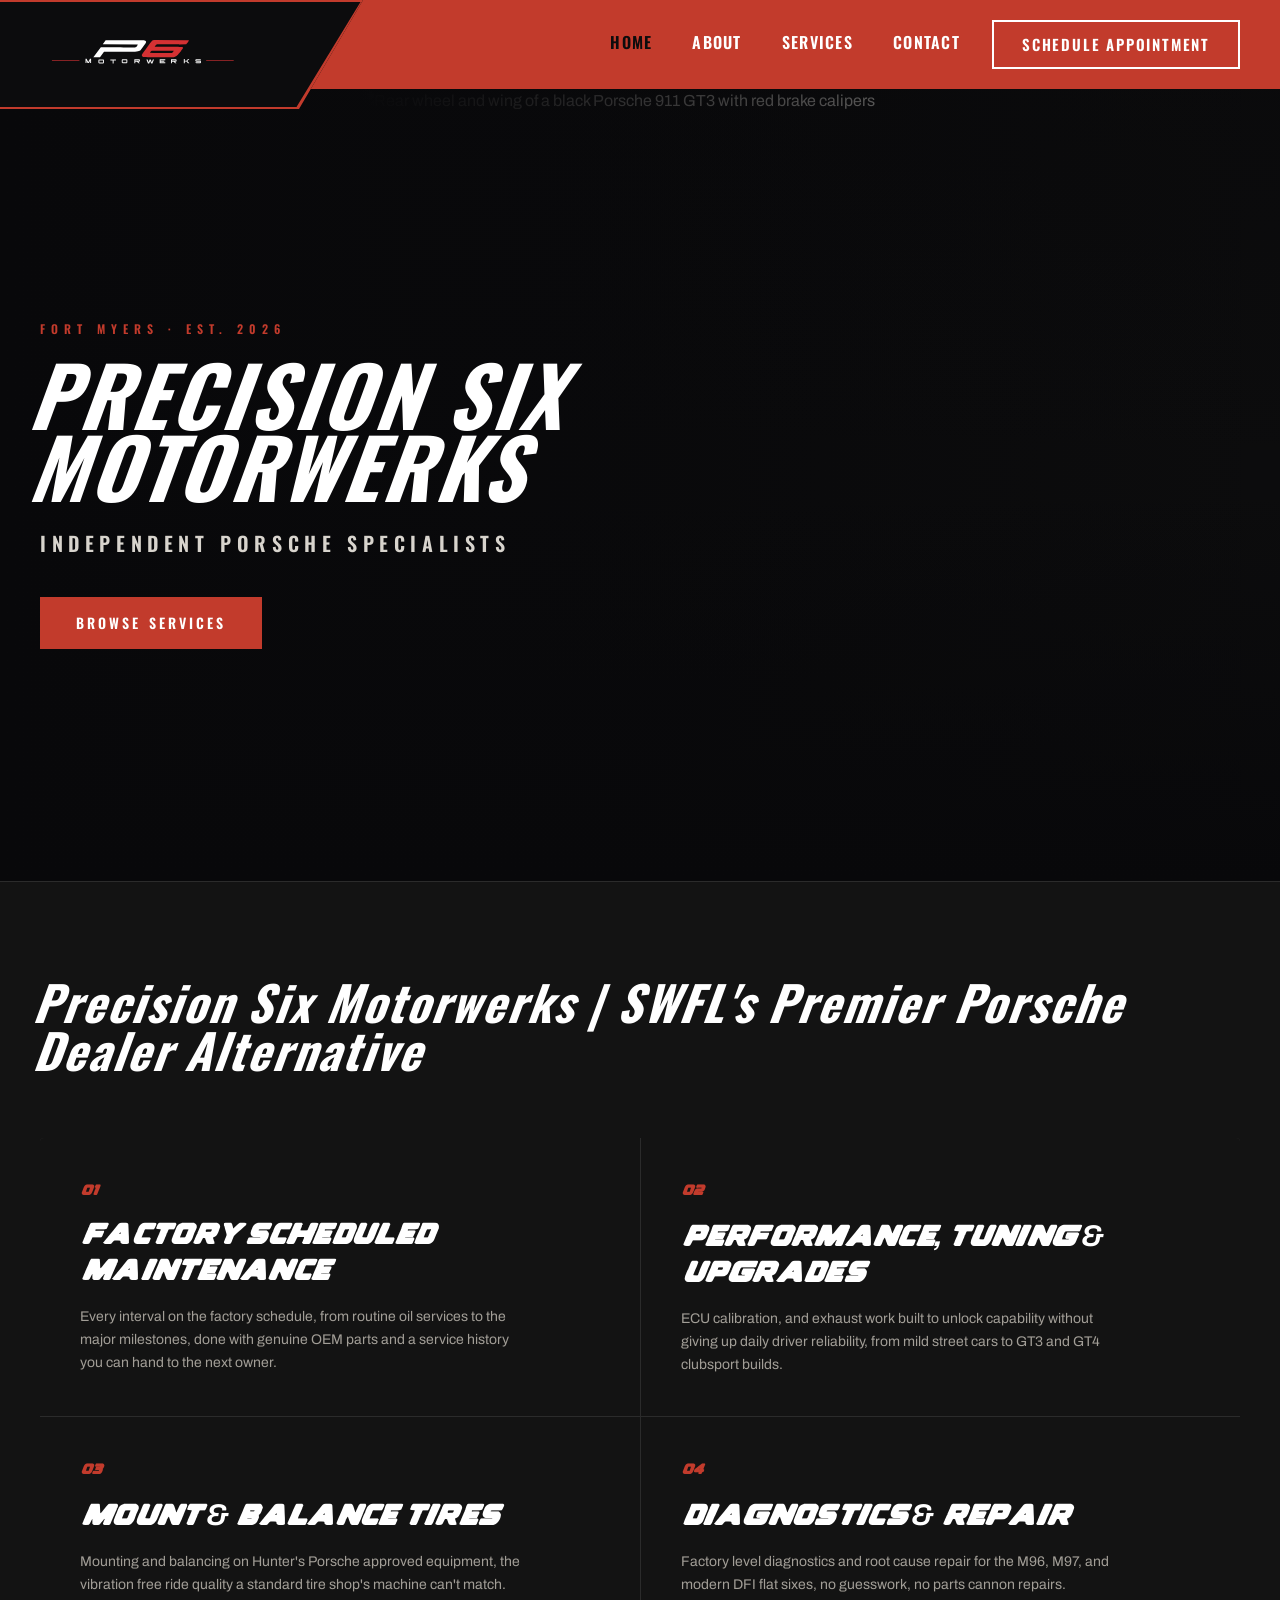
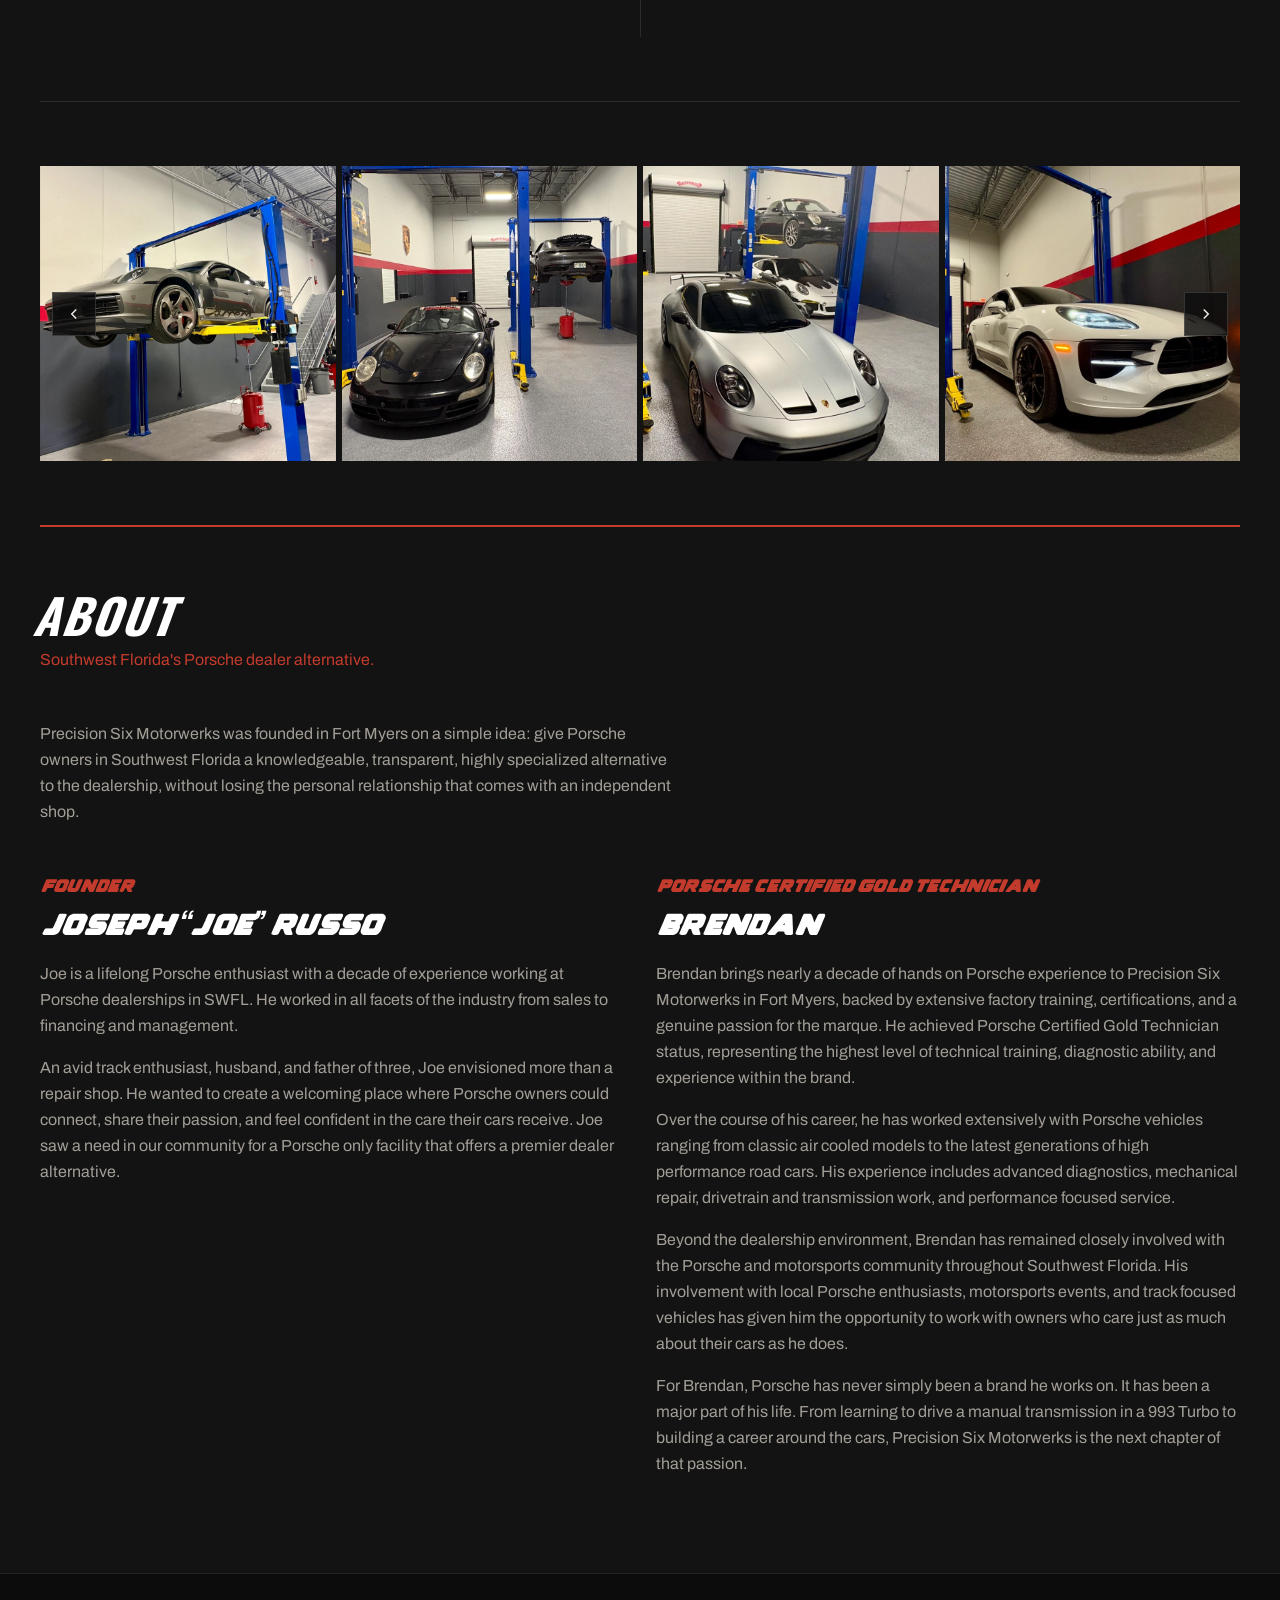
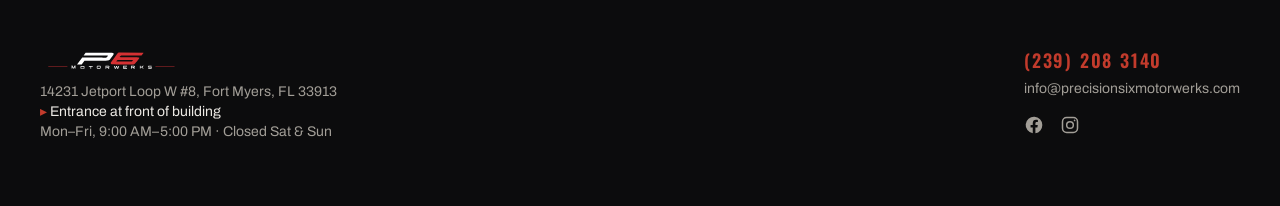
==== index.html @ 4d80d524 "Revert "Merge pull request #53 from BitMonkey-Tech/claude/home-heading-leotrace" This reverts commit" ====
<!DOCTYPE html><html lang="en"><head><meta charSet="utf-8"/><meta name="viewport" content="width=device-width, initial-scale=1"/><link rel="icon" href="/favicon.ico" sizes="32x32"/><link rel="icon" href="/favicon-192.png" type="image/png" sizes="192x192"/><link rel="icon" href="/favicon.svg" type="image/svg+xml"/><link rel="apple-touch-icon" href="/apple-touch-icon.png"/><link rel="preload" as="image" href="https://images.unsplash.com/photo-1658863567540-b8d86757bdf1?flip=h&amp;q=80&amp;w=1600&amp;auto=format&amp;fit=crop"/><link rel="stylesheet" href="https://fonts.googleapis.com/css2?family=Oswald:wght@500;600;700&amp;family=Archivo:ital,wght@0,400;0,500;1,700&amp;display=swap" data-precedence="default"/><link rel="stylesheet" href="/assets/index-D637ba7w.css" type="text/css" data-precedence="default"/><link rel="stylesheet" href="/assets/header.css"/><link rel="stylesheet" href="/assets/slant.css"/><link rel="stylesheet" href="/assets/carousel.css"/><link rel="stylesheet" href="/assets/service-cards.css"/><link rel="stylesheet" href="/fonts/leotrace.css"/><link rel="stylesheet" href="/assets/subscribe.css"/><title>Precision Six Motorwerks (P6) | Porsche Specialist in Fort Myers, FL</title><meta name="description" content="Precision Six Motorwerks (P6) is an independent Porsche specialist shop in Fort Myers, FL offering factory scheduled maintenance, performance tuning and upgrades, tire mounting and balancing, and diagnostics and repair."/><link rel="canonical" href="https://precisionsixmotorwerks.com/"/><meta property="og:type" content="website"/><meta property="og:site_name" content="Precision Six Motorwerks"/><meta property="og:title" content="Precision Six Motorwerks (P6) | Porsche Specialist in Fort Myers, FL"/><meta property="og:description" content="Precision Six Motorwerks (P6) is an independent Porsche specialist shop in Fort Myers, FL offering factory scheduled maintenance, performance tuning and upgrades, tire mounting and balancing, and diagnostics and repair."/><meta property="og:url" content="https://precisionsixmotorwerks.com/"/><meta property="og:image" content="https://images.unsplash.com/photo-1658863567540-b8d86757bdf1?flip=h&amp;q=80&amp;w=1200&amp;h=630&amp;fit=crop&amp;auto=format"/><meta property="og:image:width" content="1200"/><meta property="og:image:height" content="630"/><meta name="twitter:card" content="summary_large_image"/><meta name="twitter:title" content="Precision Six Motorwerks (P6) | Porsche Specialist in Fort Myers, FL"/><meta name="twitter:description" content="Precision Six Motorwerks (P6) is an independent Porsche specialist shop in Fort Myers, FL offering factory scheduled maintenance, performance tuning and upgrades, tire mounting and balancing, and diagnostics and repair."/><meta name="twitter:image" content="https://images.unsplash.com/photo-1658863567540-b8d86757bdf1?flip=h&amp;q=80&amp;w=1200&amp;h=630&amp;fit=crop&amp;auto=format"/><link rel="preconnect" href="https://fonts.googleapis.com"/><link rel="preconnect" href="https://fonts.gstatic.com" crossorigin="anonymous"/><style>
[data-reveal]{opacity:0;transform:translateY(24px);transition:opacity .7s cubic-bezier(.16,.8,.24,1),transform .7s cubic-bezier(.16,.8,.24,1)}
[data-reveal].is-visible{opacity:1;transform:translateY(0)}
[data-reveal="1"]{transition-delay:.1s}
[data-reveal="2"]{transition-delay:.2s}
[data-reveal="3"]{transition-delay:.3s}
@media (prefers-reduced-motion: reduce){[data-reveal]{opacity:1;transform:none;transition:none}}
#about p,#about blockquote{font-size:1rem}
/* Hero photo: on laptop widths and up, start the photo 28% in from the left and anchor it to its left edge so the car sits clear of the headline, and fade its left edge to transparent so it melts into the dark background with no visible seam. */
@media (min-width:1024px){.hero-photo{margin-left:28%;width:72%;object-position:0% 50%;-webkit-mask-image:linear-gradient(to right,transparent,#000 30%);mask-image:linear-gradient(to right,transparent,#000 30%)}}
/* On phones, slide the photo 25% of the screen width to the right (the section clips whatever runs off the right edge) and fade the new left edge the same way. */
@media (max-width:767px){.hero-photo{transform:translateX(25%);-webkit-mask-image:linear-gradient(to right,transparent,#000 30%);mask-image:linear-gradient(to right,transparent,#000 30%)}}
</style></head><body><!--$--><div id="home" class="bg-[#0c0c0d] text-[#ece9e4] font-body"><header class="site-header sticky top-0 z-30 border-b border-white/10 bg-gradient-to-b from-[#161616] to-[#0c0c0d]/95 backdrop-blur"><div class="mx-auto flex max-w-[1400px] items-center justify-between px-6 py-4 md:px-10"><div class="site-logo flex items-center gap-3"><img src="/images/p6-logo.svg" alt="Precision Six Motorwerks" style="height:40px;width:auto;display:block"/></div><div class="flex items-center gap-8"><nav class="desktop-nav gap-10 font-label text-sm tracking-[0.18em]"><a href="#home" data-hash-nav class="pb-1 transition-colors nav-link-desktop is-active">HOME</a><a href="/about" class="pb-1 transition-colors nav-link-desktop">ABOUT</a><a href="/services" class="pb-1 transition-colors nav-link-desktop">SERVICES</a><a href="/contact" class="pb-1 transition-colors nav-link-desktop">CONTACT</a></nav><a href="/contact#schedule" class="desktop-cta bg-[#c23b2c] px-9 py-4 font-label text-sm tracking-[0.22em] text-white transition-colors hover:bg-[#a6301f]">SCHEDULE APPOINTMENT</a><button type="button" class="menu-toggle" data-menu-toggle aria-label="Toggle menu" aria-expanded="false"><svg data-icon-open viewBox="0 0 24 24" fill="none" stroke="currentColor" stroke-width="2" stroke-linecap="round"><line x1="3" y1="6" x2="21" y2="6"></line><line x1="3" y1="12" x2="21" y2="12"></line><line x1="3" y1="18" x2="21" y2="18"></line></svg><svg data-icon-close viewBox="0 0 24 24" fill="none" stroke="currentColor" stroke-width="2" stroke-linecap="round" style="display:none"><line x1="5" y1="5" x2="19" y2="19"></line><line x1="19" y1="5" x2="5" y2="19"></line></svg></button></div></div><div class="mobile-nav" data-mobile-nav><a href="#home" data-hash-nav class="is-active">HOME</a><a href="/about">ABOUT</a><a href="/services">SERVICES</a><a href="/contact">CONTACT</a><a href="/contact#schedule" class="mobile-cta">SCHEDULE APPOINTMENT</a></div></header><section class="relative isolate overflow-hidden"><div class="absolute inset-0"><img src="https://images.unsplash.com/photo-1658863567540-b8d86757bdf1?flip=h&amp;q=80&amp;w=1600&amp;auto=format&amp;fit=crop" alt="Rear wheel and wing of a black Porsche 911 GT3 with red brake calipers" class="hero-photo h-full w-full object-cover object-[70%_50%]" fetchpriority="high"/><div class="absolute inset-0 bg-gradient-to-r from-[#08080a] via-[#08080a]/70 to-transparent"></div><div class="absolute inset-0 bg-gradient-to-t from-[#08080a] via-transparent to-[#08080a]/40"></div></div><div class="relative mx-auto flex min-h-[88vh] max-w-[1400px] flex-col justify-center px-6 py-24 md:px-10"><p class="font-label mb-5 text-xs tracking-[0.5em] text-[#c23b2c]">FORT MYERS · EST. 2026</p><h1 class="font-label hero-title text-white tracking-[0.04em]"><span class="slant">PRECISION</span> <span class="slant">SIX</span><br/><span class="slant">MOTORWERKS</span></h1><p class="font-label mt-7 max-w-xl text-lg tracking-[0.28em] text-[#d8d4cd] sm:text-xl">INDEPENDENT PORSCHE SPECIALISTS</p><div class="mt-10"><a href="#services" class="inline-block bg-[#c23b2c] px-9 py-4 font-label text-sm tracking-[0.22em] text-white transition-colors hover:bg-[#a6301f]">BROWSE SERVICES</a></div></div></section><section id="services" class="border-t border-white/10 bg-[#131313]"><div class="mx-auto max-w-[1400px] px-6 py-24 md:px-10"><div class="mb-16"><h2 class="font-label text-4xl text-white sm:text-5xl tracking-[0.04em]"><span class="slant">Precision</span> <span class="slant">Six</span> <span class="slant">Motorwerks</span> <span class="slant">|</span> <span class="slant">SWFL's</span> <span class="slant">Premier</span> <span class="slant">Porsche</span> <span class="slant">Dealer</span> <span class="slant">Alternative</span></h2></div><div class="grid grid-cols-1 gap-px overflow-hidden rounded-sm bg-white/10 md:grid-cols-2"><div data-reveal-card class="group relative bg-[#131313] p-8 transition-colors hover:bg-[#1c1c1c] sm:p-10"><span class="font-display text-sm text-[#c23b2c]">01</span><h3 class="mt-4 font-display text-2xl text-white sm:text-3xl">Factory Scheduled Maintenance</h3><p class="mt-4 max-w-md text-sm leading-relaxed text-[#a29e97]">Every interval on the factory schedule, from routine oil services to the major milestones, done with genuine OEM parts and a service history you can hand to the next owner.</p></div><div data-reveal-card class="group relative bg-[#131313] p-8 transition-colors hover:bg-[#1c1c1c] sm:p-10"><span class="font-display text-sm text-[#c23b2c]">02</span><h3 class="mt-4 font-display text-2xl text-white sm:text-3xl">Performance, Tuning <span class="amp">&amp;</span> Upgrades</h3><p class="mt-4 max-w-md text-sm leading-relaxed text-[#a29e97]">ECU calibration, and exhaust work built to unlock capability without giving up daily driver reliability, from mild street cars to GT3 and GT4 clubsport builds.</p></div><div data-reveal-card class="group relative bg-[#131313] p-8 transition-colors hover:bg-[#1c1c1c] sm:p-10"><span class="font-display text-sm text-[#c23b2c]">03</span><h3 class="mt-4 font-display text-2xl text-white sm:text-3xl">Mount <span class="amp">&amp;</span> Balance Tires</h3><p class="mt-4 max-w-md text-sm leading-relaxed text-[#a29e97]">Mounting and balancing on Hunter's Porsche approved equipment, the vibration free ride quality a standard tire shop's machine can't match.</p></div><div data-reveal-card class="group relative bg-[#131313] p-8 transition-colors hover:bg-[#1c1c1c] sm:p-10"><span class="font-display text-sm text-[#c23b2c]">04</span><h3 class="mt-4 font-display text-2xl text-white sm:text-3xl">Diagnostics <span class="amp">&amp;</span> Repair</h3><p class="mt-4 max-w-md text-sm leading-relaxed text-[#a29e97]">Factory level diagnostics and root cause repair for the M96, M97, and modern DFI flat sixes, no guesswork, no parts cannon repairs.</p></div></div><!-- Photo carousel: /assets/instagram.js fills the track with shop photos, or Instagram posts once its feed ID is set. The same section is on the services and contact pages. --><div id="instagram" role="region" aria-label="Photos from the shop" style="scroll-margin-top:85px;margin-top:64px;padding-top:64px;border-top:1px solid rgba(255,255,255,0.1)"><div class="ig-wrap"><div class="ig-track"></div><button type="button" class="ig-arrow ig-prev" aria-label="Previous photos"><svg width="18" height="18" viewBox="0 0 24 24" fill="none" stroke="currentColor" stroke-width="2" aria-hidden="true"><path d="M15 18l-6-6 6-6"/></svg></button><button type="button" class="ig-arrow ig-next" aria-label="Next photos"><svg width="18" height="18" viewBox="0 0 24 24" fill="none" stroke="currentColor" stroke-width="2" aria-hidden="true"><path d="M9 18l6-6-6-6"/></svg></button></div></div><div id="about" style="scroll-margin-top:85px;margin-top:64px;padding-top:64px;border-top:2px solid #c23b2c"><h2 class="font-label text-4xl text-white sm:text-5xl tracking-[0.04em]" data-reveal><span class="slant">ABOUT</span></h2><p class="mt-2 max-w-sm text-sm leading-relaxed text-[#c23b2c]" data-reveal="1">Southwest Florida's Porsche dealer alternative.</p><div style="margin-top:48px" data-reveal="2"><p class="text-sm leading-relaxed text-[#a29e97]" style="max-width:640px">Precision Six Motorwerks was founded in Fort Myers on a simple idea: give Porsche owners in Southwest Florida a knowledgeable, transparent, highly specialized alternative to the dealership, without losing the personal relationship that comes with an independent shop.</p></div><div class="grid grid-cols-1 gap-8 md:grid-cols-2" style="margin-top:48px" data-reveal="3"><div><span class="font-display text-lg text-[#c23b2c]">FOUNDER</span><h3 class="mt-2 font-display text-2xl text-white sm:text-3xl">Joseph “Joe” Russo</h3><p class="mt-4 text-sm leading-relaxed text-[#a29e97]">Joe is a lifelong Porsche enthusiast with a decade of experience working at Porsche dealerships in SWFL. He worked in all facets of the industry from sales to financing and management.</p><p class="mt-4 text-sm leading-relaxed text-[#a29e97]">An avid track enthusiast, husband, and father of three, Joe envisioned more than a repair shop. He wanted to create a welcoming place where Porsche owners could connect, share their passion, and feel confident in the care their cars receive. Joe saw a need in our community for a Porsche only facility that offers a premier dealer alternative.</p></div><div><span class="font-display text-lg text-[#c23b2c]">PORSCHE CERTIFIED GOLD TECHNICIAN</span><h3 class="mt-2 font-display text-2xl text-white sm:text-3xl">Brendan</h3><p class="mt-4 text-sm leading-relaxed text-[#a29e97]">Brendan brings nearly a decade of hands on Porsche experience to Precision Six Motorwerks in Fort Myers, backed by extensive factory training, certifications, and a genuine passion for the marque. He achieved Porsche Certified Gold Technician status, representing the highest level of technical training, diagnostic ability, and experience within the brand.</p><p class="mt-4 text-sm leading-relaxed text-[#a29e97]">Over the course of his career, he has worked extensively with Porsche vehicles ranging from classic air cooled models to the latest generations of high performance road cars. His experience includes advanced diagnostics, mechanical repair, drivetrain and transmission work, and performance focused service.</p><p class="mt-4 text-sm leading-relaxed text-[#a29e97]">Beyond the dealership environment, Brendan has remained closely involved with the Porsche and motorsports community throughout Southwest Florida. His involvement with local Porsche enthusiasts, motorsports events, and track focused vehicles has given him the opportunity to work with owners who care just as much about their cars as he does.</p><p class="mt-4 text-sm leading-relaxed text-[#a29e97]">For Brendan, Porsche has never simply been a brand he works on. It has been a major part of his life. From learning to drive a manual transmission in a 993 Turbo to building a career around the cars, Precision Six Motorwerks is the next chapter of that passion.</p></div></div></div></div></section><footer class="border-t border-white/10 bg-[#0c0c0d]"><div class="mx-auto flex max-w-[1400px] flex-col gap-8 px-6 py-16 md:flex-row md:items-center md:justify-between md:px-10"><div><img src="/images/p6-logo.svg" alt="Precision Six Motorwerks" style="height:36px;width:auto;display:block"/><p class="mt-2 max-w-sm text-sm text-[#a29e97]"><a href="https://www.google.com/maps/dir/?api=1&amp;destination=14231+Jetport+Loop+W+%238,+Fort+Myers,+FL+33913" target="_blank" rel="noopener" class="transition-colors hover:text-[#e0523f]">14231 Jetport Loop W #8, Fort Myers, FL 33913</a><br/><span class="text-[#ece9e4]"><span class="text-[#c23b2c]">&#9656;</span> Entrance at front of building</span><br/>Mon–Fri, 9:00 AM–5:00 PM · Closed Sat &amp; Sun</p></div><div><a href="tel:12392083140" class="font-label text-lg tracking-[0.1em] text-[#c23b2c] transition-colors hover:text-[#e0523f]">(239) 208 3140</a><a href="mailto:info@precisionsixmotorwerks.com" class="mt-1 text-sm text-[#a29e97] transition-colors hover:text-[#e0523f]" style="display:block">info@precisionsixmotorwerks.com</a><div class="social-icons" style="margin-top:16px"><a href="https://www.facebook.com/people/Precision-Six-Motorwerks/61594132116710/" target="_blank" rel="noopener" aria-label="Facebook"><svg viewBox="0 0 24 24" fill="currentColor"><path d="M22 12a10 10 0 1 0-11.5 9.87v-6.98H7.9V12h2.6V9.8c0-2.56 1.52-3.98 3.86-3.98 1.12 0 2.3.2 2.3.2v2.5h-1.3c-1.28 0-1.68.8-1.68 1.62V12h2.86l-.46 2.89h-2.4v6.98A10 10 0 0 0 22 12Z"></path></svg></a><a href="https://www.instagram.com/precisionsixmotorwerks" target="_blank" rel="noopener" aria-label="Instagram"><svg viewBox="0 0 24 24" fill="none" stroke="currentColor" stroke-width="1.8"><rect x="3" y="3" width="18" height="18" rx="5"></rect><circle cx="12" cy="12" r="4"></circle><circle cx="17.5" cy="6.5" r="1" fill="currentColor" stroke="none"></circle></svg></a></div></div></div></footer><!-- Join the P6 Community popup: opened by /assets/subscribe.js, signups go to the "P6 Subscribers" Google Sheet. --><dialog id="subscribe-popup" class="sub-dialog" aria-labelledby="sub-title"><div class="sub-inner"><div class="sub-panel"><div class="sub-stripes" aria-hidden="true"></div><h2 id="sub-title" class="font-display text-white">JOIN THE P<span class="text-[#c23b2c]">6</span> COMMUNITY</h2><p class="sub-lede">Built by Porsche enthusiasts, for Porsche enthusiasts. Get shop news, maintenance tips, and event invites.</p><form class="sub-form"><input type="text" name="_gotcha" tabindex="-1" autocomplete="off" aria-hidden="true" style="position:absolute;left:-9999px"/><div class="sub-row"><div><label class="sr-only" for="sub-first-name">First name</label><input id="sub-first-name" name="first-name" type="text" placeholder="First Name" autocomplete="given-name" required/></div><div><label class="sr-only" for="sub-last-name">Last name</label><input id="sub-last-name" name="last-name" type="text" placeholder="Last Name" autocomplete="family-name" required/></div></div><label class="sr-only" for="sub-email">Email</label><input id="sub-email" name="email" type="email" placeholder="Email" autocomplete="email" required/><label class="sr-only" for="sub-car">Car I drive</label><input id="sub-car" name="car" type="text" placeholder="Car I drive, e.g. 2019 911 Carrera S" maxlength="100" autocomplete="off" required/><button type="submit" class="submit-btn">JOIN THE COMMUNITY</button><p class="form-status" aria-live="polite"></p></form><div class="sub-thanks" hidden><h3 class="font-display text-3xl text-white">YOU'RE IN.</h3><p>Thanks for joining. Watch your inbox for news from the shop.</p></div></div><div class="sub-photo"><img class="sub-bg" src="/images/shop/shop-2.jpg" alt="A silver Porsche 911 GT3 on a lift inside the P6 Motorwerks shop" loading="lazy"/><img class="sub-logo" src="/images/p6-logo.svg" alt="" aria-hidden="true"/></div></div><form method="dialog"><button type="submit" class="sub-close" aria-label="Close"><svg viewBox="0 0 24 24" fill="none" stroke="currentColor" stroke-width="2" stroke-linecap="round" aria-hidden="true"><line x1="5" y1="5" x2="19" y2="19"></line><line x1="19" y1="5" x2="5" y2="19"></line></svg></button></form></dialog></div><script>(function(t){let s;try{s=JSON.parse(sessionStorage.getItem(t.storageKey)||"{}")}catch(e){console.error(e);return}const c=t.key||window.history.state?.__TSR_key,r=c?s[c]:void 0;if(t.shouldScrollRestoration&&r&&typeof r=="object"&&Object.keys(r).length>0){for(const e in r){const o=r[e];if(!o||typeof o!="object")continue;const l=o.scrollX,i=o.scrollY;if(!(!Number.isFinite(l)||!Number.isFinite(i))){if(e==="window")window.scrollTo({top:i,left:l,behavior:t.behavior});else if(e){let n;try{n=document.querySelector(e)}catch{continue}n&&(n.scrollLeft=l,n.scrollTop=i)}}}return}const a=window.location.hash.split("#",2)[1];if(a){const e=window.history.state?.__hashScrollIntoViewOptions??!0;if(e){const o=document.getElementById(a);o&&o.scrollIntoView(e)}return}window.scrollTo({top:0,left:0,behavior:t.behavior})})({"storageKey":"tsr-scroll-restoration-v1_3","shouldScrollRestoration":true});document.currentScript.remove()</script><!--/$--><script class="$tsr" id="$tsr-stream-barrier">(self.$R=self.$R||{})["tsr"]=[];self.$_TSR={h(){this.hydrated=!0,this.c()},e(){this.streamEnded=!0,this.c()},c(){this.hydrated&&this.streamEnded&&(delete self.$_TSR,delete self.$R.tsr)},p(e){this.initialized?e():this.buffer.push(e)},buffer:[]};$_TSR.router=($R=>$R[0]={manifest:$R[1]={routes:$R[2]={__root__:$R[3]={preloads:$R[4]=["/assets/index-BtHvfP3P.js"],assets:$R[5]=[$R[6]={tag:"link",attrs:$R[7]={rel:"stylesheet",href:"/assets/index-D637ba7w.css",type:"text/css"}},$R[8]={tag:"script",attrs:$R[9]={type:"module",async:!0},children:"import(\"/assets/index-BtHvfP3P.js\")"}]},"/":$R[10]={preloads:$R[11]=["/assets/index-jSz5Od2O.js"]}}},matches:$R[12]=[$R[13]={i:"__root__ ",u:1787406322075,s:"success",ssr:!0},$R[14]={i:"  ",u:1787406322075,s:"success",ssr:!0}],lastMatchId:"  "})($R["tsr"]);$_TSR.e();document.currentScript.remove()</script><script src="/assets/site.js"></script><script src="/assets/instagram.js" defer></script><script src="/assets/subscribe.js" defer></script><script type="application/ld+json">
{
  "@context": "https://schema.org",
  "@type": "AutoRepair",
  "name": "Precision Six Motorwerks",
  "alternateName": "P6 Motorwerks",
  "image": "https://precisionsixmotorwerks.com/images/p6-logo.svg",
  "url": "https://precisionsixmotorwerks.com/",
  "telephone": "+12392083140",
  "email": "info@precisionsixmotorwerks.com",
  "priceRange": "$$",
  "areaServed": ["Fort Myers, FL", "Naples, FL", "Southwest Florida"],
  "address": {
    "@type": "PostalAddress",
    "streetAddress": "14231 Jetport Loop W #8",
    "addressLocality": "Fort Myers",
    "addressRegion": "FL",
    "postalCode": "33913",
    "addressCountry": "US"
  },
  "openingHoursSpecification": [
    {
      "@type": "OpeningHoursSpecification",
      "dayOfWeek": ["Monday", "Tuesday", "Wednesday", "Thursday", "Friday"],
      "opens": "09:00",
      "closes": "17:00"
    }
  ],
  "sameAs": [
    "https://www.facebook.com/people/Precision-Six-Motorwerks/61594132116710/",
    "https://www.instagram.com/precisionsixmotorwerks"
  ],
  "employee": [
    {
      "@type": "Person",
      "name": "Joe Russo",
      "jobTitle": "Founder"
    },
    {
      "@type": "Person",
      "name": "Brendan",
      "jobTitle": "Porsche Certified Gold Technician"
    }
  ]
}
</script></body></html>
---- assets/index-D637ba7w.css ----
@layer properties{@supports (((-webkit-hyphens:none)) and (not (margin-trim:inline))) or ((-moz-orient:inline) and (not (color:rgb(from red r g b)))){*,:before,:after,::backdrop{--tw-rotate-x:initial;--tw-rotate-y:initial;--tw-rotate-z:initial;--tw-skew-x:initial;--tw-skew-y:initial;--tw-border-style:solid;--tw-gradient-position:initial;--tw-gradient-from:#0000;--tw-gradient-via:#0000;--tw-gradient-to:#0000;--tw-gradient-stops:initial;--tw-gradient-via-stops:initial;--tw-gradient-from-position:0%;--tw-gradient-via-position:50%;--tw-gradient-to-position:100%;--tw-leading:initial;--tw-font-weight:initial;--tw-tracking:initial;--tw-blur:initial;--tw-brightness:initial;--tw-contrast:initial;--tw-grayscale:initial;--tw-hue-rotate:initial;--tw-invert:initial;--tw-opacity:initial;--tw-saturate:initial;--tw-sepia:initial;--tw-drop-shadow:initial;--tw-drop-shadow-color:initial;--tw-drop-shadow-alpha:100%;--tw-drop-shadow-size:initial;--tw-backdrop-blur:initial;--tw-backdrop-brightness:initial;--tw-backdrop-contrast:initial;--tw-backdrop-grayscale:initial;--tw-backdrop-hue-rotate:initial;--tw-backdrop-invert:initial;--tw-backdrop-opacity:initial;--tw-backdrop-saturate:initial;--tw-backdrop-sepia:initial}}}@layer theme{:root,:host{--font-sans:ui-sans-serif, system-ui, sans-serif, "Apple Color Emoji", "Segoe UI Emoji", "Segoe UI Symbol", "Noto Color Emoji";--font-mono:ui-monospace, SFMono-Regular, Menlo, Monaco, Consolas, "Liberation Mono", "Courier New", monospace;--color-blue-600:oklch(54.6% .245 262.881);--color-gray-600:oklch(44.6% .03 256.802);--color-white:#fff;--spacing:.25rem;--container-sm:24rem;--container-md:28rem;--container-xl:36rem;--text-xs:.75rem;--text-xs--line-height:calc(1 / .75);--text-sm:.875rem;--text-sm--line-height:calc(1.25 / .875);--text-lg:1.125rem;--text-lg--line-height:calc(1.75 / 1.125);--text-xl:1.25rem;--text-xl--line-height:calc(1.75 / 1.25);--text-2xl:1.5rem;--text-2xl--line-height:calc(2 / 1.5);--text-3xl:1.875rem;--text-3xl--line-height: 1.2 ;--text-4xl:2.25rem;--text-4xl--line-height:calc(2.5 / 2.25);--text-5xl:3rem;--text-5xl--line-height:1;--font-weight-bold:700;--leading-relaxed:1.625;--radius-sm:.25rem;--default-transition-duration:.15s;--default-transition-timing-function:cubic-bezier(.4, 0, .2, 1);--default-font-family:var(--font-sans);--default-mono-font-family:var(--font-mono);--font-display:"LeoTrace", "Oswald", system-ui, sans-serif;--font-label:"Oswald", system-ui, sans-serif;--font-body:"Archivo", system-ui, sans-serif}}@layer base{*,:after,:before,::backdrop{box-sizing:border-box;border:0 solid;margin:0;padding:0}::file-selector-button{box-sizing:border-box;border:0 solid;margin:0;padding:0}html,:host{-webkit-text-size-adjust:100%;tab-size:4;line-height:1.5;font-family:var(--default-font-family,ui-sans-serif, system-ui, sans-serif, "Apple Color Emoji", "Segoe UI Emoji", "Segoe UI Symbol", "Noto Color Emoji");font-feature-settings:var(--default-font-feature-settings,normal);font-variation-settings:var(--default-font-variation-settings,normal);-webkit-tap-highlight-color:transparent}hr{height:0;color:inherit;border-top-width:1px}abbr:where([title]){-webkit-text-decoration:underline dotted;text-decoration:underline dotted}h1,h2,h3,h4,h5,h6{font-size:inherit;font-weight:inherit}a{color:inherit;-webkit-text-decoration:inherit;text-decoration:inherit}b,strong{font-weight:bolder}code,kbd,samp,pre{font-family:var(--default-mono-font-family,ui-monospace, SFMono-Regular, Menlo, Monaco, Consolas, "Liberation Mono", "Courier New", monospace);font-feature-settings:var(--default-mono-font-feature-settings,normal);font-variation-settings:var(--default-mono-font-variation-settings,normal);font-size:1em}small{font-size:80%}sub,sup{vertical-align:baseline;font-size:75%;line-height:0;position:relative}sub{bottom:-.25em}sup{top:-.5em}table{text-indent:0;border-color:inherit;border-collapse:collapse}:-moz-focusring{outline:auto}progress{vertical-align:baseline}summary{display:list-item}ol,ul,menu{list-style:none}img,svg,video,canvas,audio,iframe,embed,object{vertical-align:middle;display:block}img,video{max-width:100%;height:auto}button,input,select,optgroup,textarea{font:inherit;font-feature-settings:inherit;font-variation-settings:inherit;letter-spacing:inherit;color:inherit;opacity:1;background-color:#0000;border-radius:0}::file-selector-button{font:inherit;font-feature-settings:inherit;font-variation-settings:inherit;letter-spacing:inherit;color:inherit;opacity:1;background-color:#0000;border-radius:0}:where(select:is([multiple],[size])) optgroup{font-weight:bolder}:where(select:is([multiple],[size])) optgroup option{padding-inline-start:20px}::file-selector-button{margin-inline-end:4px}::placeholder{opacity:1}@supports (not ((-webkit-appearance:-apple-pay-button))) or (contain-intrinsic-size:1px){::placeholder{color:currentColor}@supports (color:color-mix(in lab,red,red)){::placeholder{color:color-mix(in oklab,currentcolor 50%,transparent)}}}textarea{resize:vertical}::-webkit-search-decoration{-webkit-appearance:none}::-webkit-date-and-time-value{min-height:1lh;text-align:inherit}::-webkit-datetime-edit{display:inline-flex}::-webkit-datetime-edit-fields-wrapper{padding:0}::-webkit-datetime-edit{padding-block:0}::-webkit-datetime-edit-year-field{padding-block:0}::-webkit-datetime-edit-month-field{padding-block:0}::-webkit-datetime-edit-day-field{padding-block:0}::-webkit-datetime-edit-hour-field{padding-block:0}::-webkit-datetime-edit-minute-field{padding-block:0}::-webkit-datetime-edit-second-field{padding-block:0}::-webkit-datetime-edit-millisecond-field{padding-block:0}::-webkit-datetime-edit-meridiem-field{padding-block:0}::-webkit-calendar-picker-indicator{line-height:1}:-moz-ui-invalid{box-shadow:none}button,input:where([type=button],[type=reset],[type=submit]){appearance:button}::file-selector-button{appearance:button}::-webkit-inner-spin-button{height:auto}::-webkit-outer-spin-button{height:auto}[hidden]:where(:not([hidden=until-found])){display:none!important}}@layer components;@layer utilities{.absolute{position:absolute}.relative{position:relative}.static{position:static}.sticky{position:sticky}.inset-0{inset:calc(var(--spacing) * 0)}.start{inset-inline-start:var(--spacing)}.top-0{top:calc(var(--spacing) * 0)}.isolate{isolation:isolate}.z-30{z-index:30}.mx-auto{margin-inline:auto}.mt-1{margin-top:calc(var(--spacing) * 1)}.mt-2{margin-top:calc(var(--spacing) * 2)}.mt-4{margin-top:calc(var(--spacing) * 4)}.mt-7{margin-top:calc(var(--spacing) * 7)}.mt-10{margin-top:calc(var(--spacing) * 10)}.mb-5{margin-bottom:calc(var(--spacing) * 5)}.mb-16{margin-bottom:calc(var(--spacing) * 16)}.flex{display:flex}.grid{display:grid}.hidden{display:none}.inline-block{display:inline-block}.h-full{height:100%}.min-h-\[88vh\]{min-height:88vh}.w-full{width:100%}.max-w-\[1400px\]{max-width:1400px}.max-w-md{max-width:var(--container-md)}.max-w-sm{max-width:var(--container-sm)}.max-w-xl{max-width:var(--container-xl)}.transform{transform:var(--tw-rotate-x,) var(--tw-rotate-y,) var(--tw-rotate-z,) var(--tw-skew-x,) var(--tw-skew-y,)}.grid-cols-1{grid-template-columns:repeat(1,minmax(0,1fr))}.flex-col{flex-direction:column}.items-center{align-items:center}.justify-between{justify-content:space-between}.justify-center{justify-content:center}.gap-3{gap:calc(var(--spacing) * 3)}.gap-4{gap:calc(var(--spacing) * 4)}.gap-8{gap:calc(var(--spacing) * 8)}.gap-10{gap:calc(var(--spacing) * 10)}.gap-px{gap:1px}.overflow-hidden{overflow:hidden}.rounded-sm{border-radius:var(--radius-sm)}.border-t{border-top-style:var(--tw-border-style);border-top-width:1px}.border-b{border-bottom-style:var(--tw-border-style);border-bottom-width:1px}.border-b-2{border-bottom-style:var(--tw-border-style);border-bottom-width:2px}.border-white{border-color:var(--color-white)}.border-white\/10{border-color:#ffffff1a}@supports (color:color-mix(in lab,red,red)){.border-white\/10{border-color:color-mix(in oklab,var(--color-white) 10%,transparent)}}.bg-\[\#0c0c0d\]{background-color:#0c0c0d}.bg-\[\#131313\]{background-color:#131313}.bg-\[\#c23b2c\]{background-color:#c23b2c}.bg-white\/10{background-color:#ffffff1a}@supports (color:color-mix(in lab,red,red)){.bg-white\/10{background-color:color-mix(in oklab,var(--color-white) 10%,transparent)}}.bg-gradient-to-b{--tw-gradient-position:to bottom in oklab;background-image:linear-gradient(var(--tw-gradient-stops))}.bg-gradient-to-r{--tw-gradient-position:to right in oklab;background-image:linear-gradient(var(--tw-gradient-stops))}.bg-gradient-to-t{--tw-gradient-position:to top in oklab;background-image:linear-gradient(var(--tw-gradient-stops))}.from-\[\#08080a\]{--tw-gradient-from:#08080a;--tw-gradient-stops:var(--tw-gradient-via-stops,var(--tw-gradient-position), var(--tw-gradient-from) var(--tw-gradient-from-position), var(--tw-gradient-to) var(--tw-gradient-to-position))}.from-\[\#161616\]{--tw-gradient-from:#161616;--tw-gradient-stops:var(--tw-gradient-via-stops,var(--tw-gradient-position), var(--tw-gradient-from) var(--tw-gradient-from-position), var(--tw-gradient-to) var(--tw-gradient-to-position))}.via-\[\#08080a\]\/70{--tw-gradient-via:oklab(13.5449% .00126506 -.00448222/.7);--tw-gradient-via-stops:var(--tw-gradient-position), var(--tw-gradient-from) var(--tw-gradient-from-position), var(--tw-gradient-via) var(--tw-gradient-via-position), var(--tw-gradient-to) var(--tw-gradient-to-position);--tw-gradient-stops:var(--tw-gradient-via-stops)}.via-transparent{--tw-gradient-via:transparent;--tw-gradient-via-stops:var(--tw-gradient-position), var(--tw-gradient-from) var(--tw-gradient-from-position), var(--tw-gradient-via) var(--tw-gradient-via-position), var(--tw-gradient-to) var(--tw-gradient-to-position);--tw-gradient-stops:var(--tw-gradient-via-stops)}.to-\[\#0c0c0d\]\/95{--tw-gradient-to:oklab(15.4794% .000584938 -.00201984/.95);--tw-gradient-stops:var(--tw-gradient-via-stops,var(--tw-gradient-position), var(--tw-gradient-from) var(--tw-gradient-from-position), var(--tw-gradient-to) var(--tw-gradient-to-position))}.to-\[\#08080a\]\/40{--tw-gradient-to:oklab(13.5449% .00126506 -.00448222/.4);--tw-gradient-stops:var(--tw-gradient-via-stops,var(--tw-gradient-position), var(--tw-gradient-from) var(--tw-gradient-from-position), var(--tw-gradient-to) var(--tw-gradient-to-position))}.to-transparent{--tw-gradient-to:transparent;--tw-gradient-stops:var(--tw-gradient-via-stops,var(--tw-gradient-position), var(--tw-gradient-from) var(--tw-gradient-from-position), var(--tw-gradient-to) var(--tw-gradient-to-position))}.object-cover{object-fit:cover}.object-\[70\%_50\%\]{object-position:70% 50%}.p-8{padding:calc(var(--spacing) * 8)}.px-6{padding-inline:calc(var(--spacing) * 6)}.px-9{padding-inline:calc(var(--spacing) * 9)}.py-4{padding-block:calc(var(--spacing) * 4)}.py-16{padding-block:calc(var(--spacing) * 16)}.py-24{padding-block:calc(var(--spacing) * 24)}.pb-1{padding-bottom:calc(var(--spacing) * 1)}.font-body{font-family:var(--font-body)}.font-display{font-family:var(--font-display)}.font-label{font-family:var(--font-label)}.text-2xl{font-size:var(--text-2xl);line-height:var(--tw-leading,var(--text-2xl--line-height))}.text-4xl{font-size:var(--text-4xl);line-height:var(--tw-leading,var(--text-4xl--line-height))}.text-lg{font-size:var(--text-lg);line-height:var(--tw-leading,var(--text-lg--line-height))}.text-sm{font-size:var(--text-sm);line-height:var(--tw-leading,var(--text-sm--line-height))}.text-xl{font-size:var(--text-xl);line-height:var(--tw-leading,var(--text-xl--line-height))}.text-xs{font-size:var(--text-xs);line-height:var(--tw-leading,var(--text-xs--line-height))}.text-\[10px\]{font-size:10px}.text-\[13vw\]{font-size:13vw}.leading-\[0\.88\]{--tw-leading:.88;line-height:.88}.leading-none{--tw-leading:1;line-height:1}.leading-relaxed{--tw-leading:var(--leading-relaxed);line-height:var(--leading-relaxed)}.font-bold{--tw-font-weight:var(--font-weight-bold);font-weight:var(--font-weight-bold)}.tracking-\[0\.1em\]{--tw-tracking:.1em;letter-spacing:.1em}.tracking-\[0\.04em\]{--tw-tracking:.04em;letter-spacing:.04em}.tracking-\[0\.5em\]{--tw-tracking:.5em;letter-spacing:.5em}.tracking-\[0\.18em\]{--tw-tracking:.18em;letter-spacing:.18em}.tracking-\[0\.22em\]{--tw-tracking:.22em;letter-spacing:.22em}.tracking-\[0\.28em\]{--tw-tracking:.28em;letter-spacing:.28em}.text-\[\#8a8681\]{color:#8a8681}.text-\[\#a29e97\]{color:#a29e97}.text-\[\#c23b2c\]{color:#c23b2c}.text-\[\#d8d4cd\]{color:#d8d4cd}.text-\[\#ece9e4\]{color:#ece9e4}.text-blue-600{color:var(--color-blue-600)}.text-gray-600{color:var(--color-gray-600)}.text-white{color:var(--color-white)}.uppercase{text-transform:uppercase}.filter{filter:var(--tw-blur,) var(--tw-brightness,) var(--tw-contrast,) var(--tw-grayscale,) var(--tw-hue-rotate,) var(--tw-invert,) var(--tw-saturate,) var(--tw-sepia,) var(--tw-drop-shadow,)}.backdrop-blur{--tw-backdrop-blur:blur(8px);-webkit-backdrop-filter:var(--tw-backdrop-blur,) var(--tw-backdrop-brightness,) var(--tw-backdrop-contrast,) var(--tw-backdrop-grayscale,) var(--tw-backdrop-hue-rotate,) var(--tw-backdrop-invert,) var(--tw-backdrop-opacity,) var(--tw-backdrop-saturate,) var(--tw-backdrop-sepia,);backdrop-filter:var(--tw-backdrop-blur,) var(--tw-backdrop-brightness,) var(--tw-backdrop-contrast,) var(--tw-backdrop-grayscale,) var(--tw-backdrop-hue-rotate,) var(--tw-backdrop-invert,) var(--tw-backdrop-opacity,) var(--tw-backdrop-saturate,) var(--tw-backdrop-sepia,)}.transition-colors{transition-property:color,background-color,border-color,outline-color,text-decoration-color,fill,stroke,--tw-gradient-from,--tw-gradient-via,--tw-gradient-to;transition-timing-function:var(--tw-ease,var(--default-transition-timing-function));transition-duration:var(--tw-duration,var(--default-transition-duration))}@media(hover:hover){.hover\:bg-\[\#1c1c1c\]:hover{background-color:#1c1c1c}.hover\:bg-\[\#a6301f\]:hover{background-color:#a6301f}.hover\:text-\[\#e0523f\]:hover{color:#e0523f}}@media(min-width:40rem){.sm\:p-10{padding:calc(var(--spacing) * 10)}.sm\:text-3xl{font-size:var(--text-3xl);line-height:var(--tw-leading,var(--text-3xl--line-height))}.sm\:text-5xl{font-size:var(--text-5xl);line-height:var(--tw-leading,var(--text-5xl--line-height))}.sm\:text-xl{font-size:var(--text-xl);line-height:var(--tw-leading,var(--text-xl--line-height))}.sm\:text-\[9vw\]{font-size:9vw}}@media(min-width:48rem){.md\:flex{display:flex}.md\:grid-cols-2{grid-template-columns:repeat(2,minmax(0,1fr))}.md\:flex-row{flex-direction:row}.md\:items-center{align-items:center}.md\:items-end{align-items:flex-end}.md\:justify-between{justify-content:space-between}.md\:px-10{padding-inline:calc(var(--spacing) * 10)}}@media(min-width:64rem){.lg\:text-\[6\.4vw\]{font-size:6.4vw}}}body{font-family:var(--font-body);-webkit-font-smoothing:antialiased;margin:0}.font-display{font-family:var(--font-display);text-transform:uppercase;letter-spacing:.01em;font-weight:700;font-style:italic}.font-label{font-family:var(--font-label);font-weight:600}.amp{font-family:"Archivo",sans-serif;font-style:italic;font-weight:700;text-transform:none}code{font-family:Menlo,Monaco,Consolas,Courier New,monospace}@property --tw-rotate-x{syntax:"*";inherits:false}@property --tw-rotate-y{syntax:"*";inherits:false}@property --tw-rotate-z{syntax:"*";inherits:false}@property --tw-skew-x{syntax:"*";inherits:false}@property --tw-skew-y{syntax:"*";inherits:false}@property --tw-border-style{syntax:"*";inherits:false;initial-value:solid}@property --tw-gradient-position{syntax:"*";inherits:false}@property --tw-gradient-from{syntax:"<color>";inherits:false;initial-value:#0000}@property --tw-gradient-via{syntax:"<color>";inherits:false;initial-value:#0000}@property --tw-gradient-to{syntax:"<color>";inherits:false;initial-value:#0000}@property --tw-gradient-stops{syntax:"*";inherits:false}@property --tw-gradient-via-stops{syntax:"*";inherits:false}@property --tw-gradient-from-position{syntax:"<length-percentage>";inherits:false;initial-value:0%}@property --tw-gradient-via-position{syntax:"<length-percentage>";inherits:false;initial-value:50%}@property --tw-gradient-to-position{syntax:"<length-percentage>";inherits:false;initial-value:100%}@property --tw-leading{syntax:"*";inherits:false}@property --tw-font-weight{syntax:"*";inherits:false}@property --tw-tracking{syntax:"*";inherits:false}@property --tw-blur{syntax:"*";inherits:false}@property --tw-brightness{syntax:"*";inherits:false}@property --tw-contrast{syntax:"*";inherits:false}@property --tw-grayscale{syntax:"*";inherits:false}@property --tw-hue-rotate{syntax:"*";inherits:false}@property --tw-invert{syntax:"*";inherits:false}@property --tw-opacity{syntax:"*";inherits:false}@property --tw-saturate{syntax:"*";inherits:false}@property --tw-sepia{syntax:"*";inherits:false}@property --tw-drop-shadow{syntax:"*";inherits:false}@property --tw-drop-shadow-color{syntax:"*";inherits:false}@property --tw-drop-shadow-alpha{syntax:"<percentage>";inherits:false;initial-value:100%}@property --tw-drop-shadow-size{syntax:"*";inherits:false}@property --tw-backdrop-blur{syntax:"*";inherits:false}@property --tw-backdrop-brightness{syntax:"*";inherits:false}@property --tw-backdrop-contrast{syntax:"*";inherits:false}@property --tw-backdrop-grayscale{syntax:"*";inherits:false}@property --tw-backdrop-hue-rotate{syntax:"*";inherits:false}@property --tw-backdrop-invert{syntax:"*";inherits:false}@property --tw-backdrop-opacity{syntax:"*";inherits:false}@property --tw-backdrop-saturate{syntax:"*";inherits:false}@property --tw-backdrop-sepia{syntax:"*";inherits:false}
.desktop-nav{display:none}.desktop-cta{display:none}
.nav-link-desktop{color:#c23b2c}
.nav-link-desktop:hover{color:#e0523f}
.nav-link-desktop.is-active{color:#fff;border-bottom:2px solid #fff}
.menu-toggle{display:flex;align-items:center;justify-content:center;background:none;border:none;padding:8px;margin:-8px;cursor:pointer;color:#fff}
.menu-toggle svg{width:24px;height:24px;display:block}
.mobile-nav{display:none;flex-direction:column;border-top:1px solid rgba(255,255,255,.1);background:#0c0c0d}
.mobile-nav.is-open{display:flex}
.mobile-nav a{padding:18px 24px;font-family:"Oswald",system-ui,sans-serif;font-weight:600;font-size:14px;letter-spacing:.18em;text-transform:uppercase;color:#c23b2c;text-decoration:none;border-top:1px solid rgba(255,255,255,.06)}
.mobile-nav a:first-child{border-top:none}
.mobile-nav a.is-active{color:#fff}
.mobile-nav a.mobile-cta{color:#fff;background:#c23b2c;text-align:center;margin:16px 24px 24px}
@media(min-width:64rem){.desktop-nav{display:flex}.desktop-cta{display:inline-block}.menu-toggle{display:none}.mobile-nav{display:none!important}}
.social-icons{display:flex;align-items:center;gap:16px}
.social-icons a{color:#a29e97;transition:color .15s ease}
.social-icons a:hover{color:#c23b2c}
.social-icons svg{width:20px;height:20px;display:block}
.text-\[11vw\]{font-size:11vw}
.hero-title{font-size:11vw;line-height:.88}
@media(min-width:40rem){.hero-title{font-size:9vw}}
@media(min-width:64rem){.hero-title{font-size:6.4vw}}
@media(min-width:100rem){.hero-title{font-size:100px}}
.faq-item h3{font-family:"Oswald",system-ui,sans-serif;font-weight:600;font-size:1.125rem;color:#fff}
.faq-item p{margin-top:8px;font-size:.875rem;line-height:1.625;color:#a29e97}
---- assets/header.css ----
/* Site header: red menu bar with a black, slanted logo panel on the left.
   Loaded after the compiled Tailwind CSS. Tailwind's utilities live inside a
   CSS @layer, and plain (unlayered) rules like these always win over layered
   ones, so these overrides apply without needing !important. */

/* The bar itself: solid brand red instead of the dark gradient.
   overflow-x:clip hides the logo panel's off-screen part (below) without
   causing a horizontal scrollbar, while still letting it hang down vertically. */
.site-header{background:#c23b2c;border-bottom:0;backdrop-filter:none;overflow-x:clip}

/* 5px taller than the original bar: 18.5px top and bottom padding instead of 16px. */
.site-header > div:first-child{padding-top:18.5px;padding-bottom:18.5px}

/* Logo wrapper: stretched to full bar height, with room on the right for the slant. */
.site-header .site-logo{position:relative;z-index:0;padding-right:56px}

/* Whole number logo width. At 40px tall the logo's natural shape makes it
   156.36px wide, which put the panel's slanted right edge (and its red
   outline) part way through a pixel. 156px keeps those edges on whole pixels
   and is the same size to the eye. !important is needed to beat the img's
   inline width:auto. */
.site-header .site-logo img{width:156px!important}

/* The black panel is drawn as a pseudo element (a decorative box CSS adds
   behind the logo, no extra HTML needed). left:-100vw pushes it to the left edge
   of the screen however wide the window is; clip-path cuts the right side on
   a diagonal. top/bottom of -18.5px cover the container's vertical padding. */
.site-header .site-logo::before{content:"";position:absolute;z-index:-1;top:-18.5px;bottom:-18.5px;left:-100vw;right:0;background:#0c0c0d;clip-path:polygon(0 0,100% 0,calc(100% - 44px) 100%,0 100%)}

/* Menu links: white, bolder and bigger, with tighter letter spacing. */
.site-header .nav-link-desktop{color:#fff;font-weight:600;font-size:16px;letter-spacing:.08em;border-bottom:0}
.site-header .nav-link-desktop:hover,.site-header .nav-link-desktop.is-active{color:#0c0c0d;border-bottom:0}

/* Schedule button: white outline on the red bar, fills white on hover. */
/* white-space:nowrap keeps the label on one line; at narrow desktop widths it
   used to wrap to two lines, which made the whole bar taller. */
.site-header .desktop-cta{white-space:nowrap;background:transparent;border:2px solid #fff;padding:12px 28px;font-weight:600;font-size:15px;letter-spacing:.12em}
.site-header .desktop-cta:hover{background:#fff;color:#c23b2c}

/* Desktop only: the logo panel hangs a little below the red bar.
   (On mobile it stays flush so it doesn't cover the dropdown menu.) */
@media(min-width:64rem){
  .site-header .site-logo{padding-right:120px}
  /* Bigger logo. The img sets height:40px in its inline style attribute, and
     inline styles beat stylesheets unless the rule uses !important. */
  .site-header .site-logo img{height:52px!important;width:203px!important}
  .site-header .site-logo::before{bottom:-38.5px;clip-path:polygon(0 0,100% 0,calc(100% - 64px) 100%,0 100%)}
}

/* Logo panel entrance, matching the service cards (/assets/service-cards.css):
   a thin red line traces around the black panel (along the top, down the slant,
   back along the bottom) and then stays as a border, while the logo rises in. The header is
   always on screen when a page opens, so this simply plays on load with plain
   CSS; no scroll watching JavaScript is needed. */
.site-header .site-logo img{animation:logo-rise .8s cubic-bezier(.16,.8,.24,1) .15s both}

/* ::after is a second decorative box (::before is already the black panel). It
   covers the same area as the panel, filled red, and clip-path (which shows only
   the part of a box inside a shape) cuts it down to a 2px band hugging the
   panel's top, slant and bottom edges.
   Custom properties (--name values reused below): --s is the slant's width,
   --t the line thickness, --ti how far the inner edge of the slanted band sits
   in from the outer edge (slightly more than --t, since that edge is angled).
   --p1, --p2 and --p3 say how much of the top, slant and bottom is drawn, from
   0 (none) to 1 (all). The animation below changes only those three numbers;
   at rest they are 1, so the full border stays once it has drawn (and shows
   straight away for reduced motion).
   left: unlike the panel, this box starts just past the screen's left edge
   instead of a whole screen width off it, so the line is visible from the
   moment it starts. The logo sits (screen width - 1400px) / 2 in from the edge
   on wide screens, plus the container's 24px side padding (40px from 768px
   up); 20px extra puts the start safely off screen. */
.site-header .site-logo::after{--s:44px;--t:2px;--ti:2.5px;--p1:1;--p2:1;--p3:1;content:"";position:absolute;top:-18.5px;bottom:-18.5px;left:calc(-1 * max(0px,(100vw - 1400px) / 2) - 44px);right:0;background:#c23b2c;pointer-events:none;
  /* The band is an 8 point polygon: points 1 to 4 run along its outer edge (top
     left, end of the top, end of the slant, end of the bottom) and 5 to 8 come
     back along its inner edge. Each "end" point is worked out from the --p
     numbers, so with all three at 1 this is the finished outline, and with
     smaller numbers the line stops part way, at the pen's moving tip. */
  clip-path:polygon(
    0 0,
    calc(100% * var(--p1)) 0,
    calc(100% * var(--p1) - var(--s) * var(--p2)) calc(100% * var(--p2)),
    calc((100% * var(--p1) - var(--s) * var(--p2)) * (1 - var(--p3))) calc(100% * var(--p2)),
    calc(((100% - var(--ti)) * var(--p1) - var(--s) * var(--p2)) * (1 - var(--p3))) calc(var(--t) + (100% - 2 * var(--t)) * var(--p2)),
    calc((100% - var(--ti)) * var(--p1) - var(--s) * var(--p2)) calc(var(--t) + (100% - 2 * var(--t)) * var(--p2)),
    calc((100% - var(--ti)) * var(--p1)) var(--t),
    0 var(--t));
  animation:logo-trace 1.45s linear}
@media(min-width:48rem){.site-header .site-logo::after{left:calc(-1 * max(0px,(100vw - 1400px) / 2) - 60px)}}
/* Desktop: match the panel's longer hang below the bar and its wider slant. */
@media(min-width:64rem){.site-header .site-logo::after{--s:64px;bottom:-38.5px}}

/* @property registers the three progress values as numbers. Without it the
   browser treats a custom property as plain text, which can't be animated
   smoothly (it would just flip from 0 to 1 halfway through).
   Why animate numbers instead of the clip-path itself: Chrome hands clip-path
   animations to the graphics chip, which drew the line at a different size and
   position than the finished border, so it jumped when the animation ended.
   Animating these numbers keeps every frame drawn the same way as the border. */
@property --p1{syntax:"<number>";inherits:false;initial-value:1}
@property --p2{syntax:"<number>";inherits:false;initial-value:1}
@property --p3{syntax:"<number>";inherits:false;initial-value:1}

@keyframes logo-rise{from{opacity:0;transform:translateY(24px)}to{opacity:1;transform:none}}
/* Top, then slant, then bottom. Each step's timing function applies until the
   next step: speed up along the top, steady down the slant, ease to a stop
   along the bottom. */
@keyframes logo-trace{
  0%{--p1:0;--p2:0;--p3:0;animation-timing-function:cubic-bezier(.55,0,1,1)}
  44%{--p1:1;--p2:0;--p3:0}
  62%{--p1:1;--p2:1;--p3:0;animation-timing-function:cubic-bezier(0,0,.35,1)}
  100%{--p1:1;--p2:1;--p3:1}
}

/* Visitors who ask their OS for less motion see the logo and the finished
   border straight away, with no animation. */
@media (prefers-reduced-motion:reduce){.site-header .site-logo img,.site-header .site-logo::after{animation:none}}
---- assets/slant.css ----
/* Extra strong slant for the big Oswald headings. Oswald has no real italic,
   so font-style:italic only gets the browser's fake italic, which is stuck at
   about 14 degrees. skewX tilts the letters by any angle we want; negative
   leans them to the right.
   Each word is its own span so it tilts around its own center. Skewing the
   whole heading at once would push the top line right and the bottom line
   left on headings that wrap. Spans also keep this off the heading itself,
   whose transform the scroll reveal animation already uses.
   inline-block is needed because transforms don't apply to plain inline text.
   font-weight 700 is one step heavier than the 600 these headings had, and
   the heaviest Oswald weight the Google Fonts link loads. */
.slant{display:inline-block;transform:skewX(-20deg);font-weight:700}
---- assets/carousel.css ----
/* Photo carousel (#instagram, filled by /assets/instagram.js) used on the home, services and contact pages. Hidden until the script adds its cards. The track is a horizontal row that scrolls and snaps card by card; the arrows sit over its left and right edges. Card widths subtract the gaps between them (6px each: 3 gaps for 4 across, 2 for 3 across). */
#instagram{display:none}
#instagram.has-posts{display:block}
#instagram .ig-wrap{position:relative}
#instagram .ig-track{display:flex;gap:6px;overflow-x:auto;scroll-snap-type:x mandatory;scrollbar-width:none}
#instagram .ig-track::-webkit-scrollbar{display:none}
#instagram .ig-card{position:relative;display:block;flex:0 0 calc((100% - 18px)/4);aspect-ratio:1;overflow:hidden;background:#161616;scroll-snap-align:start}
@media (max-width:1023px){#instagram .ig-card{flex-basis:calc((100% - 12px)/3)}}
/* Phones: one photo fills the screen edge to edge. The negative side margins pull the carousel out over the page's 24px side padding (px-6) so the card can be the full device width. */
@media (max-width:767px){#instagram .ig-wrap{margin:0 -24px}#instagram .ig-card{flex-basis:100%}}
#instagram .ig-card img{width:100%;height:100%;object-fit:cover;transition:transform .5s cubic-bezier(.16,.8,.24,1)}
#instagram .ig-card:hover img{transform:scale(1.04)}
#instagram .ig-card:focus-visible{outline:2px solid #c23b2c;outline-offset:2px}
#instagram .ig-play{position:absolute;top:12px;right:12px;width:0;height:0;border-style:solid;border-width:9px 0 9px 15px;border-color:transparent transparent transparent #fff;filter:drop-shadow(0 1px 3px rgba(0,0,0,.6))}
#instagram .ig-arrow{position:absolute;top:50%;width:44px;height:44px;display:grid;place-items:center;transform:translateY(-50%);border:1px solid rgba(255,255,255,.15);background:rgba(12,12,13,.8);color:#ece9e4;cursor:pointer;transition:background-color .2s,border-color .2s,opacity .2s}
#instagram .ig-prev{left:12px}
#instagram .ig-next{right:12px}
#instagram .ig-arrow:hover{background:#c23b2c;border-color:#c23b2c}
#instagram .ig-arrow:disabled{opacity:0;pointer-events:none}
---- assets/service-cards.css ----
/* Service card entrance animation, shared by the home and services pages.
   /assets/site.js adds `is-visible` to each [data-reveal-card] the first time
   it scrolls into view, which starts the keyframe animations below.

   Only the card's contents animate, never the card box itself: the grid draws
   its 1px divider lines with a light background showing through the gaps, so
   a see-through card would flash that grey across its whole area.

   Keyframe animations are used (instead of the `transition` that
   [data-reveal] uses) so nothing here can override the cards' Tailwind
   `transition-colors` hover fade. */

/* Contents hidden until revealed. */
[data-reveal-card]>*{opacity:0}

/* Number, title, then text each rise into place, a beat apart. `both` keeps
   the start frame applied during the delay and the end frame once it ends. */
[data-reveal-card].is-visible>*{animation:card-rise .8s cubic-bezier(.16,.8,.24,1) calc(var(--card-delay,0s) + var(--item-delay,0s)) both}
[data-reveal-card]>span:first-child{display:inline-block;--item-delay:0s}
[data-reveal-card]>h3{--item-delay:.1s}
[data-reveal-card]>p{--item-delay:.2s}

/* A thin red line sweeps across the top of the card as it lands, then fades. */
[data-reveal-card]::before{content:"";position:absolute;top:0;left:0;right:0;height:2px;background:#c23b2c;transform:scaleX(0);transform-origin:left;opacity:0;pointer-events:none}
[data-reveal-card].is-visible::before{animation:card-sweep 1.3s cubic-bezier(.65,0,.35,1) var(--card-delay,0s) both}

/* Two columns from 768px up: delay the right hand card in each row so the pair
   staggers. On phones each card appears on its own, so no delay is needed. */
@media (min-width:768px){[data-reveal-card]:nth-child(even){--card-delay:.15s}}

@keyframes card-rise{from{opacity:0;transform:translateY(24px)}to{opacity:1;transform:none}}
@keyframes card-sweep{0%{opacity:1;transform:scaleX(0)}60%{opacity:1;transform:scaleX(1)}100%{opacity:0;transform:scaleX(1)}}

/* Visitors who ask their OS for less motion just see the cards, no animation. */
@media (prefers-reduced-motion:reduce){[data-reveal-card]>*,[data-reveal-card].is-visible>*{opacity:1;animation:none}[data-reveal-card]::before{display:none}}

/* Home service list. Open cards instead of boxed tiles: a red rule on top,
   a red line icon, then a spaced out caps title. Scoped to .svc-list so the
   services page keeps its boxed cards. */
.svc-list{column-gap:80px;row-gap:56px}
.svc-list [data-reveal-card]{padding-top:40px}
.svc-list svg{display:block;width:32px;height:32px;color:#c23b2c}
.svc-list h3{margin-top:28px;letter-spacing:.2em;text-transform:uppercase}
.svc-list p{margin-top:12px;max-width:34rem}
/* Slightly larger body text from 640px up, so it holds its own under the big titles. */
@media (min-width:640px){.svc-list p{font-size:1rem;line-height:1.7}}
/* The red line sweeps in as on the other cards, but stays put afterwards
   as the card's top rule instead of fading out. */
.svc-list [data-reveal-card].is-visible::before{animation-name:svc-rule}
@keyframes svc-rule{from{opacity:1;transform:scaleX(0)}to{opacity:1;transform:scaleX(1)}}
@media (prefers-reduced-motion:reduce){.svc-list [data-reveal-card]::before{display:block;opacity:1;transform:none}}
---- fonts/leotrace.css ----
@font-face {
  font-family: "LeoTrace";
  src: url("/fonts/LeoTrace-Regular.ttf") format("truetype");
  font-weight: 400;
  font-style: normal;
  font-display: swap;
}
@font-face {
  font-family: "LeoTrace";
  src: url("/fonts/LeoTrace-Italic.ttf") format("truetype");
  font-weight: 400;
  font-style: italic;
  font-display: swap;
}
@font-face {
  font-family: "LeoTrace";
  src: url("/fonts/LeoTrace-LightItalic.ttf") format("truetype");
  font-weight: 300;
  font-style: italic;
  font-display: swap;
}
@font-face {
  font-family: "LeoTrace Outline";
  src: url("/fonts/LeoTraceOutline-Regular.ttf") format("truetype");
  font-weight: 400;
  font-style: normal;
  font-display: swap;
}
@font-face {
  font-family: "LeoTrace Outline";
  src: url("/fonts/LeoTraceOutline-Italic.ttf") format("truetype");
  font-weight: 400;
  font-style: italic;
  font-display: swap;
}
@font-face {
  font-family: "LeoTrace Outline";
  src: url("/fonts/LeoTraceOutline-LightItalic.ttf") format("truetype");
  font-weight: 300;
  font-style: italic;
  font-display: swap;
}
---- assets/subscribe.css ----
/* "Join the P6 Community" popup (homepage). Behaviour is in subscribe.js. */

/* <dialog> is the browser's built in modal box. showModal() puts it on top of
   the page, traps keyboard focus inside it, and closes it on Esc.
   margin:auto re-centers it, since Tailwind's reset sets margin to 0. */
.sub-dialog{margin:auto;width:min(920px,calc(100% - 32px));max-width:none;max-height:calc(100% - 32px);padding:0;border:1px solid rgba(255,255,255,.12);background:#131313;color:#ece9e4;overflow:auto}
/* ::backdrop is the dimmed layer the browser draws behind a modal dialog. */
.sub-dialog::backdrop{background:rgba(0,0,0,.72);backdrop-filter:blur(2px)}
.sub-dialog[open]{animation:sub-in .35s ease-out}
@keyframes sub-in{from{opacity:0;transform:translateY(16px)}to{opacity:1;transform:none}}
@media (prefers-reduced-motion:reduce){.sub-dialog[open]{animation:none}}

.sub-inner{display:grid;grid-template-columns:1fr}
@media (min-width:768px){.sub-inner{grid-template-columns:1fr 1fr}}

.sub-panel{position:relative;padding:0 32px 40px;overflow:hidden}
/* Red racing stripes along the top, fading out downward like the reference. */
.sub-stripes{height:84px;margin:0 -32px 8px;background:repeating-linear-gradient(-60deg,#c23b2c 0 16px,transparent 16px 34px);-webkit-mask-image:linear-gradient(to bottom,#000 10%,transparent);mask-image:linear-gradient(to bottom,#000 10%,transparent)}
.sub-panel h2{font-size:clamp(32px,5vw,44px);line-height:1;text-align:center}
.sub-lede{margin:14px auto 28px;max-width:300px;text-align:center;font-size:15px;line-height:1.5;color:#a29e97}

.sub-form{display:flex;flex-direction:column;gap:14px}
.sub-form input{width:100%;background:#0c0c0d;border:1px solid rgba(255,255,255,.18);border-radius:2px;padding:14px 16px;color:#ece9e4;font-family:"Archivo",sans-serif;font-size:15px;outline:none;transition:border-color .15s ease}
.sub-form input::placeholder{color:#6b6f78}
/* First and last name share a row, except on narrow phones where they stack. */
.sub-row{display:grid;grid-template-columns:1fr;gap:14px}
@media (min-width:480px){.sub-row{grid-template-columns:1fr 1fr}}
.sub-form input:focus{border-color:#c23b2c}
/* Button and status line, matching the contact page's quote form. */
.sub-form .submit-btn{background:#c23b2c;color:#fff;border:none;border-radius:2px;padding:14px 32px;margin-top:6px;font-family:"Oswald",sans-serif;font-weight:600;font-size:14px;letter-spacing:.22em;text-transform:uppercase;cursor:pointer;transition:background-color .15s ease}
.sub-form .submit-btn:hover{background:#a6301f}
.sub-form .submit-btn:disabled{opacity:.6;cursor:default}
.sub-form .form-status{font-family:"Archivo",sans-serif;font-size:14px;line-height:1.5;color:#a29e97;min-height:1.2em;text-align:center}
.sub-form .form-status.error{color:#e0523f}
.sub-thanks{text-align:center;padding:24px 0}
.sub-thanks p{margin-top:10px;color:#a29e97;font-size:15px}

/* Photo side. On phones it becomes a short banner above the form. */
.sub-photo{position:relative;order:-1;height:160px;background:#0c0c0d}
@media (min-width:768px){.sub-photo{order:0;height:auto;min-height:540px}}
.sub-photo .sub-bg{position:absolute;inset:0;width:100%;height:100%;object-fit:cover}
.sub-photo::after{content:"";position:absolute;inset:0;background:linear-gradient(to bottom,rgba(12,12,13,.65),transparent 45%)}
.sub-photo .sub-logo{position:absolute;z-index:1;top:22px;left:50%;transform:translateX(-50%);height:34px;width:auto}
@media (min-width:768px){.sub-photo .sub-logo{top:40px;height:44px}}

.sub-close{position:absolute;z-index:2;top:10px;right:10px;width:40px;height:40px;display:grid;place-items:center;border:0;border-radius:50%;background:rgba(12,12,13,.6);color:#fff;cursor:pointer;transition:background-color .15s ease}
.sub-close:hover{background:#c23b2c}
.sub-close svg{width:20px;height:20px}
/* Visually hidden but still read by screen readers (labels for the inputs). */
.sub-dialog .sr-only{position:absolute;width:1px;height:1px;overflow:hidden;clip:rect(0 0 0 0);white-space:nowrap}
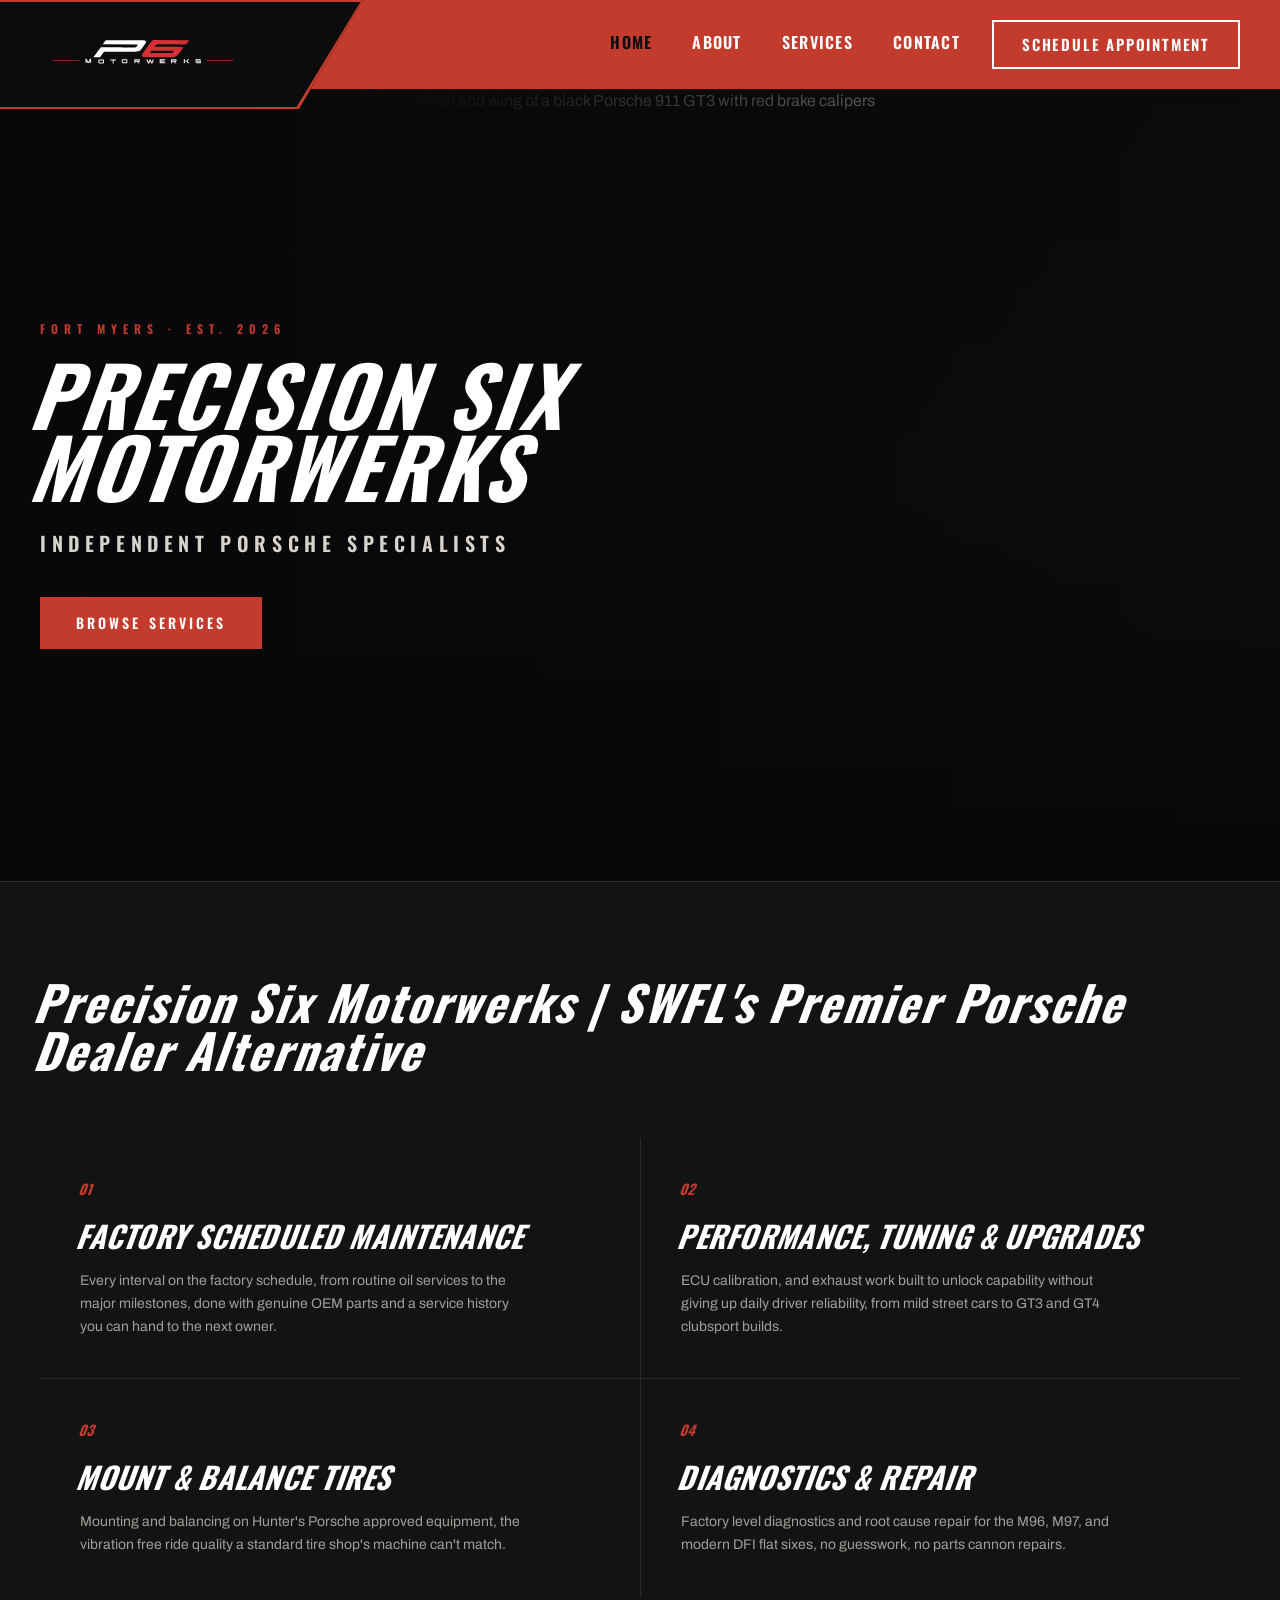
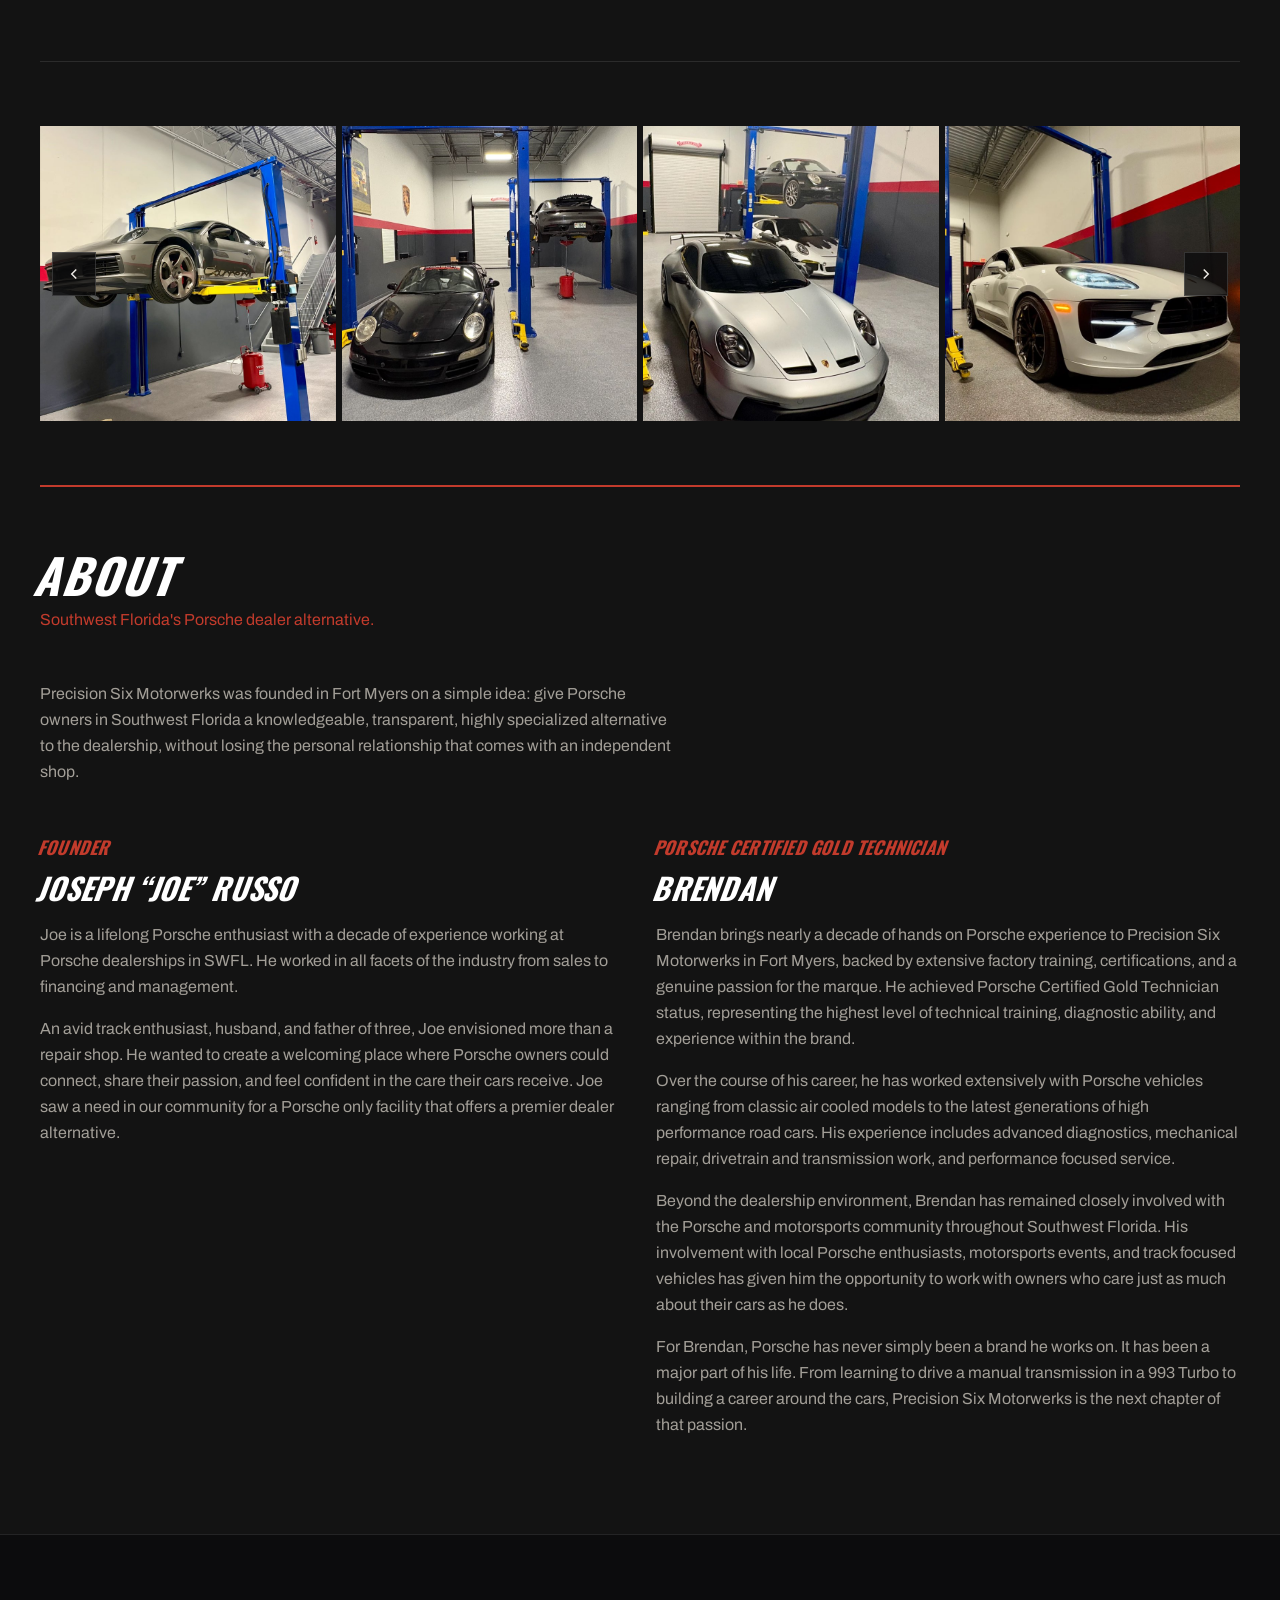
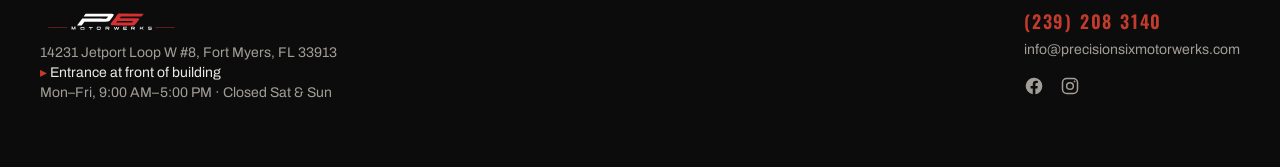
==== commit b2f8550c: "Replace LeoTrace with the slanted bold Oswald look site wide Every font-display element (service tit" ====
--- a/index.html
+++ b/index.html
@@ -10,7 +10,7 @@
 @media (min-width:1024px){.hero-photo{margin-left:28%;width:72%;object-position:0% 50%;-webkit-mask-image:linear-gradient(to right,transparent,#000 30%);mask-image:linear-gradient(to right,transparent,#000 30%)}}
 /* On phones, slide the photo 25% of the screen width to the right (the section clips whatever runs off the right edge) and fade the new left edge the same way. */
 @media (max-width:767px){.hero-photo{transform:translateX(25%);-webkit-mask-image:linear-gradient(to right,transparent,#000 30%);mask-image:linear-gradient(to right,transparent,#000 30%)}}
-</style></head><body><!--$--><div id="home" class="bg-[#0c0c0d] text-[#ece9e4] font-body"><header class="site-header sticky top-0 z-30 border-b border-white/10 bg-gradient-to-b from-[#161616] to-[#0c0c0d]/95 backdrop-blur"><div class="mx-auto flex max-w-[1400px] items-center justify-between px-6 py-4 md:px-10"><div class="site-logo flex items-center gap-3"><img src="/images/p6-logo.svg" alt="Precision Six Motorwerks" style="height:40px;width:auto;display:block"/></div><div class="flex items-center gap-8"><nav class="desktop-nav gap-10 font-label text-sm tracking-[0.18em]"><a href="#home" data-hash-nav class="pb-1 transition-colors nav-link-desktop is-active">HOME</a><a href="/about" class="pb-1 transition-colors nav-link-desktop">ABOUT</a><a href="/services" class="pb-1 transition-colors nav-link-desktop">SERVICES</a><a href="/contact" class="pb-1 transition-colors nav-link-desktop">CONTACT</a></nav><a href="/contact#schedule" class="desktop-cta bg-[#c23b2c] px-9 py-4 font-label text-sm tracking-[0.22em] text-white transition-colors hover:bg-[#a6301f]">SCHEDULE APPOINTMENT</a><button type="button" class="menu-toggle" data-menu-toggle aria-label="Toggle menu" aria-expanded="false"><svg data-icon-open viewBox="0 0 24 24" fill="none" stroke="currentColor" stroke-width="2" stroke-linecap="round"><line x1="3" y1="6" x2="21" y2="6"></line><line x1="3" y1="12" x2="21" y2="12"></line><line x1="3" y1="18" x2="21" y2="18"></line></svg><svg data-icon-close viewBox="0 0 24 24" fill="none" stroke="currentColor" stroke-width="2" stroke-linecap="round" style="display:none"><line x1="5" y1="5" x2="19" y2="19"></line><line x1="19" y1="5" x2="5" y2="19"></line></svg></button></div></div><div class="mobile-nav" data-mobile-nav><a href="#home" data-hash-nav class="is-active">HOME</a><a href="/about">ABOUT</a><a href="/services">SERVICES</a><a href="/contact">CONTACT</a><a href="/contact#schedule" class="mobile-cta">SCHEDULE APPOINTMENT</a></div></header><section class="relative isolate overflow-hidden"><div class="absolute inset-0"><img src="https://images.unsplash.com/photo-1658863567540-b8d86757bdf1?flip=h&amp;q=80&amp;w=1600&amp;auto=format&amp;fit=crop" alt="Rear wheel and wing of a black Porsche 911 GT3 with red brake calipers" class="hero-photo h-full w-full object-cover object-[70%_50%]" fetchpriority="high"/><div class="absolute inset-0 bg-gradient-to-r from-[#08080a] via-[#08080a]/70 to-transparent"></div><div class="absolute inset-0 bg-gradient-to-t from-[#08080a] via-transparent to-[#08080a]/40"></div></div><div class="relative mx-auto flex min-h-[88vh] max-w-[1400px] flex-col justify-center px-6 py-24 md:px-10"><p class="font-label mb-5 text-xs tracking-[0.5em] text-[#c23b2c]">FORT MYERS · EST. 2026</p><h1 class="font-label hero-title text-white tracking-[0.04em]"><span class="slant">PRECISION</span> <span class="slant">SIX</span><br/><span class="slant">MOTORWERKS</span></h1><p class="font-label mt-7 max-w-xl text-lg tracking-[0.28em] text-[#d8d4cd] sm:text-xl">INDEPENDENT PORSCHE SPECIALISTS</p><div class="mt-10"><a href="#services" class="inline-block bg-[#c23b2c] px-9 py-4 font-label text-sm tracking-[0.22em] text-white transition-colors hover:bg-[#a6301f]">BROWSE SERVICES</a></div></div></section><section id="services" class="border-t border-white/10 bg-[#131313]"><div class="mx-auto max-w-[1400px] px-6 py-24 md:px-10"><div class="mb-16"><h2 class="font-label text-4xl text-white sm:text-5xl tracking-[0.04em]"><span class="slant">Precision</span> <span class="slant">Six</span> <span class="slant">Motorwerks</span> <span class="slant">|</span> <span class="slant">SWFL's</span> <span class="slant">Premier</span> <span class="slant">Porsche</span> <span class="slant">Dealer</span> <span class="slant">Alternative</span></h2></div><div class="grid grid-cols-1 gap-px overflow-hidden rounded-sm bg-white/10 md:grid-cols-2"><div data-reveal-card class="group relative bg-[#131313] p-8 transition-colors hover:bg-[#1c1c1c] sm:p-10"><span class="font-display text-sm text-[#c23b2c]">01</span><h3 class="mt-4 font-display text-2xl text-white sm:text-3xl">Factory Scheduled Maintenance</h3><p class="mt-4 max-w-md text-sm leading-relaxed text-[#a29e97]">Every interval on the factory schedule, from routine oil services to the major milestones, done with genuine OEM parts and a service history you can hand to the next owner.</p></div><div data-reveal-card class="group relative bg-[#131313] p-8 transition-colors hover:bg-[#1c1c1c] sm:p-10"><span class="font-display text-sm text-[#c23b2c]">02</span><h3 class="mt-4 font-display text-2xl text-white sm:text-3xl">Performance, Tuning <span class="amp">&amp;</span> Upgrades</h3><p class="mt-4 max-w-md text-sm leading-relaxed text-[#a29e97]">ECU calibration, and exhaust work built to unlock capability without giving up daily driver reliability, from mild street cars to GT3 and GT4 clubsport builds.</p></div><div data-reveal-card class="group relative bg-[#131313] p-8 transition-colors hover:bg-[#1c1c1c] sm:p-10"><span class="font-display text-sm text-[#c23b2c]">03</span><h3 class="mt-4 font-display text-2xl text-white sm:text-3xl">Mount <span class="amp">&amp;</span> Balance Tires</h3><p class="mt-4 max-w-md text-sm leading-relaxed text-[#a29e97]">Mounting and balancing on Hunter's Porsche approved equipment, the vibration free ride quality a standard tire shop's machine can't match.</p></div><div data-reveal-card class="group relative bg-[#131313] p-8 transition-colors hover:bg-[#1c1c1c] sm:p-10"><span class="font-display text-sm text-[#c23b2c]">04</span><h3 class="mt-4 font-display text-2xl text-white sm:text-3xl">Diagnostics <span class="amp">&amp;</span> Repair</h3><p class="mt-4 max-w-md text-sm leading-relaxed text-[#a29e97]">Factory level diagnostics and root cause repair for the M96, M97, and modern DFI flat sixes, no guesswork, no parts cannon repairs.</p></div></div><!-- Photo carousel: /assets/instagram.js fills the track with shop photos, or Instagram posts once its feed ID is set. The same section is on the services and contact pages. --><div id="instagram" role="region" aria-label="Photos from the shop" style="scroll-margin-top:85px;margin-top:64px;padding-top:64px;border-top:1px solid rgba(255,255,255,0.1)"><div class="ig-wrap"><div class="ig-track"></div><button type="button" class="ig-arrow ig-prev" aria-label="Previous photos"><svg width="18" height="18" viewBox="0 0 24 24" fill="none" stroke="currentColor" stroke-width="2" aria-hidden="true"><path d="M15 18l-6-6 6-6"/></svg></button><button type="button" class="ig-arrow ig-next" aria-label="Next photos"><svg width="18" height="18" viewBox="0 0 24 24" fill="none" stroke="currentColor" stroke-width="2" aria-hidden="true"><path d="M9 18l6-6-6-6"/></svg></button></div></div><div id="about" style="scroll-margin-top:85px;margin-top:64px;padding-top:64px;border-top:2px solid #c23b2c"><h2 class="font-label text-4xl text-white sm:text-5xl tracking-[0.04em]" data-reveal><span class="slant">ABOUT</span></h2><p class="mt-2 max-w-sm text-sm leading-relaxed text-[#c23b2c]" data-reveal="1">Southwest Florida's Porsche dealer alternative.</p><div style="margin-top:48px" data-reveal="2"><p class="text-sm leading-relaxed text-[#a29e97]" style="max-width:640px">Precision Six Motorwerks was founded in Fort Myers on a simple idea: give Porsche owners in Southwest Florida a knowledgeable, transparent, highly specialized alternative to the dealership, without losing the personal relationship that comes with an independent shop.</p></div><div class="grid grid-cols-1 gap-8 md:grid-cols-2" style="margin-top:48px" data-reveal="3"><div><span class="font-display text-lg text-[#c23b2c]">FOUNDER</span><h3 class="mt-2 font-display text-2xl text-white sm:text-3xl">Joseph “Joe” Russo</h3><p class="mt-4 text-sm leading-relaxed text-[#a29e97]">Joe is a lifelong Porsche enthusiast with a decade of experience working at Porsche dealerships in SWFL. He worked in all facets of the industry from sales to financing and management.</p><p class="mt-4 text-sm leading-relaxed text-[#a29e97]">An avid track enthusiast, husband, and father of three, Joe envisioned more than a repair shop. He wanted to create a welcoming place where Porsche owners could connect, share their passion, and feel confident in the care their cars receive. Joe saw a need in our community for a Porsche only facility that offers a premier dealer alternative.</p></div><div><span class="font-display text-lg text-[#c23b2c]">PORSCHE CERTIFIED GOLD TECHNICIAN</span><h3 class="mt-2 font-display text-2xl text-white sm:text-3xl">Brendan</h3><p class="mt-4 text-sm leading-relaxed text-[#a29e97]">Brendan brings nearly a decade of hands on Porsche experience to Precision Six Motorwerks in Fort Myers, backed by extensive factory training, certifications, and a genuine passion for the marque. He achieved Porsche Certified Gold Technician status, representing the highest level of technical training, diagnostic ability, and experience within the brand.</p><p class="mt-4 text-sm leading-relaxed text-[#a29e97]">Over the course of his career, he has worked extensively with Porsche vehicles ranging from classic air cooled models to the latest generations of high performance road cars. His experience includes advanced diagnostics, mechanical repair, drivetrain and transmission work, and performance focused service.</p><p class="mt-4 text-sm leading-relaxed text-[#a29e97]">Beyond the dealership environment, Brendan has remained closely involved with the Porsche and motorsports community throughout Southwest Florida. His involvement with local Porsche enthusiasts, motorsports events, and track focused vehicles has given him the opportunity to work with owners who care just as much about their cars as he does.</p><p class="mt-4 text-sm leading-relaxed text-[#a29e97]">For Brendan, Porsche has never simply been a brand he works on. It has been a major part of his life. From learning to drive a manual transmission in a 993 Turbo to building a career around the cars, Precision Six Motorwerks is the next chapter of that passion.</p></div></div></div></div></section><footer class="border-t border-white/10 bg-[#0c0c0d]"><div class="mx-auto flex max-w-[1400px] flex-col gap-8 px-6 py-16 md:flex-row md:items-center md:justify-between md:px-10"><div><img src="/images/p6-logo.svg" alt="Precision Six Motorwerks" style="height:36px;width:auto;display:block"/><p class="mt-2 max-w-sm text-sm text-[#a29e97]"><a href="https://www.google.com/maps/dir/?api=1&amp;destination=14231+Jetport+Loop+W+%238,+Fort+Myers,+FL+33913" target="_blank" rel="noopener" class="transition-colors hover:text-[#e0523f]">14231 Jetport Loop W #8, Fort Myers, FL 33913</a><br/><span class="text-[#ece9e4]"><span class="text-[#c23b2c]">&#9656;</span> Entrance at front of building</span><br/>Mon–Fri, 9:00 AM–5:00 PM · Closed Sat &amp; Sun</p></div><div><a href="tel:12392083140" class="font-label text-lg tracking-[0.1em] text-[#c23b2c] transition-colors hover:text-[#e0523f]">(239) 208 3140</a><a href="mailto:info@precisionsixmotorwerks.com" class="mt-1 text-sm text-[#a29e97] transition-colors hover:text-[#e0523f]" style="display:block">info@precisionsixmotorwerks.com</a><div class="social-icons" style="margin-top:16px"><a href="https://www.facebook.com/people/Precision-Six-Motorwerks/61594132116710/" target="_blank" rel="noopener" aria-label="Facebook"><svg viewBox="0 0 24 24" fill="currentColor"><path d="M22 12a10 10 0 1 0-11.5 9.87v-6.98H7.9V12h2.6V9.8c0-2.56 1.52-3.98 3.86-3.98 1.12 0 2.3.2 2.3.2v2.5h-1.3c-1.28 0-1.68.8-1.68 1.62V12h2.86l-.46 2.89h-2.4v6.98A10 10 0 0 0 22 12Z"></path></svg></a><a href="https://www.instagram.com/precisionsixmotorwerks" target="_blank" rel="noopener" aria-label="Instagram"><svg viewBox="0 0 24 24" fill="none" stroke="currentColor" stroke-width="1.8"><rect x="3" y="3" width="18" height="18" rx="5"></rect><circle cx="12" cy="12" r="4"></circle><circle cx="17.5" cy="6.5" r="1" fill="currentColor" stroke="none"></circle></svg></a></div></div></div></footer><!-- Join the P6 Community popup: opened by /assets/subscribe.js, signups go to the "P6 Subscribers" Google Sheet. --><dialog id="subscribe-popup" class="sub-dialog" aria-labelledby="sub-title"><div class="sub-inner"><div class="sub-panel"><div class="sub-stripes" aria-hidden="true"></div><h2 id="sub-title" class="font-display text-white">JOIN THE P<span class="text-[#c23b2c]">6</span> COMMUNITY</h2><p class="sub-lede">Built by Porsche enthusiasts, for Porsche enthusiasts. Get shop news, maintenance tips, and event invites.</p><form class="sub-form"><input type="text" name="_gotcha" tabindex="-1" autocomplete="off" aria-hidden="true" style="position:absolute;left:-9999px"/><div class="sub-row"><div><label class="sr-only" for="sub-first-name">First name</label><input id="sub-first-name" name="first-name" type="text" placeholder="First Name" autocomplete="given-name" required/></div><div><label class="sr-only" for="sub-last-name">Last name</label><input id="sub-last-name" name="last-name" type="text" placeholder="Last Name" autocomplete="family-name" required/></div></div><label class="sr-only" for="sub-email">Email</label><input id="sub-email" name="email" type="email" placeholder="Email" autocomplete="email" required/><label class="sr-only" for="sub-car">Car I drive</label><input id="sub-car" name="car" type="text" placeholder="Car I drive, e.g. 2019 911 Carrera S" maxlength="100" autocomplete="off" required/><button type="submit" class="submit-btn">JOIN THE COMMUNITY</button><p class="form-status" aria-live="polite"></p></form><div class="sub-thanks" hidden><h3 class="font-display text-3xl text-white">YOU'RE IN.</h3><p>Thanks for joining. Watch your inbox for news from the shop.</p></div></div><div class="sub-photo"><img class="sub-bg" src="/images/shop/shop-2.jpg" alt="A silver Porsche 911 GT3 on a lift inside the P6 Motorwerks shop" loading="lazy"/><img class="sub-logo" src="/images/p6-logo.svg" alt="" aria-hidden="true"/></div></div><form method="dialog"><button type="submit" class="sub-close" aria-label="Close"><svg viewBox="0 0 24 24" fill="none" stroke="currentColor" stroke-width="2" stroke-linecap="round" aria-hidden="true"><line x1="5" y1="5" x2="19" y2="19"></line><line x1="19" y1="5" x2="5" y2="19"></line></svg></button></form></dialog></div><script>(function(t){let s;try{s=JSON.parse(sessionStorage.getItem(t.storageKey)||"{}")}catch(e){console.error(e);return}const c=t.key||window.history.state?.__TSR_key,r=c?s[c]:void 0;if(t.shouldScrollRestoration&&r&&typeof r=="object"&&Object.keys(r).length>0){for(const e in r){const o=r[e];if(!o||typeof o!="object")continue;const l=o.scrollX,i=o.scrollY;if(!(!Number.isFinite(l)||!Number.isFinite(i))){if(e==="window")window.scrollTo({top:i,left:l,behavior:t.behavior});else if(e){let n;try{n=document.querySelector(e)}catch{continue}n&&(n.scrollLeft=l,n.scrollTop=i)}}}return}const a=window.location.hash.split("#",2)[1];if(a){const e=window.history.state?.__hashScrollIntoViewOptions??!0;if(e){const o=document.getElementById(a);o&&o.scrollIntoView(e)}return}window.scrollTo({top:0,left:0,behavior:t.behavior})})({"storageKey":"tsr-scroll-restoration-v1_3","shouldScrollRestoration":true});document.currentScript.remove()</script><!--/$--><script class="$tsr" id="$tsr-stream-barrier">(self.$R=self.$R||{})["tsr"]=[];self.$_TSR={h(){this.hydrated=!0,this.c()},e(){this.streamEnded=!0,this.c()},c(){this.hydrated&&this.streamEnded&&(delete self.$_TSR,delete self.$R.tsr)},p(e){this.initialized?e():this.buffer.push(e)},buffer:[]};$_TSR.router=($R=>$R[0]={manifest:$R[1]={routes:$R[2]={__root__:$R[3]={preloads:$R[4]=["/assets/index-BtHvfP3P.js"],assets:$R[5]=[$R[6]={tag:"link",attrs:$R[7]={rel:"stylesheet",href:"/assets/index-D637ba7w.css",type:"text/css"}},$R[8]={tag:"script",attrs:$R[9]={type:"module",async:!0},children:"import(\"/assets/index-BtHvfP3P.js\")"}]},"/":$R[10]={preloads:$R[11]=["/assets/index-jSz5Od2O.js"]}}},matches:$R[12]=[$R[13]={i:"__root__ ",u:1787406322075,s:"success",ssr:!0},$R[14]={i:"  ",u:1787406322075,s:"success",ssr:!0}],lastMatchId:"  "})($R["tsr"]);$_TSR.e();document.currentScript.remove()</script><script src="/assets/site.js"></script><script src="/assets/instagram.js" defer></script><script src="/assets/subscribe.js" defer></script><script type="application/ld+json">
+</style></head><body><!--$--><div id="home" class="bg-[#0c0c0d] text-[#ece9e4] font-body"><header class="site-header sticky top-0 z-30 border-b border-white/10 bg-gradient-to-b from-[#161616] to-[#0c0c0d]/95 backdrop-blur"><div class="mx-auto flex max-w-[1400px] items-center justify-between px-6 py-4 md:px-10"><div class="site-logo flex items-center gap-3"><img src="/images/p6-logo.svg" alt="Precision Six Motorwerks" style="height:40px;width:auto;display:block"/></div><div class="flex items-center gap-8"><nav class="desktop-nav gap-10 font-label text-sm tracking-[0.18em]"><a href="#home" data-hash-nav class="pb-1 transition-colors nav-link-desktop is-active">HOME</a><a href="/about" class="pb-1 transition-colors nav-link-desktop">ABOUT</a><a href="/services" class="pb-1 transition-colors nav-link-desktop">SERVICES</a><a href="/contact" class="pb-1 transition-colors nav-link-desktop">CONTACT</a></nav><a href="/contact#schedule" class="desktop-cta bg-[#c23b2c] px-9 py-4 font-label text-sm tracking-[0.22em] text-white transition-colors hover:bg-[#a6301f]">SCHEDULE APPOINTMENT</a><button type="button" class="menu-toggle" data-menu-toggle aria-label="Toggle menu" aria-expanded="false"><svg data-icon-open viewBox="0 0 24 24" fill="none" stroke="currentColor" stroke-width="2" stroke-linecap="round"><line x1="3" y1="6" x2="21" y2="6"></line><line x1="3" y1="12" x2="21" y2="12"></line><line x1="3" y1="18" x2="21" y2="18"></line></svg><svg data-icon-close viewBox="0 0 24 24" fill="none" stroke="currentColor" stroke-width="2" stroke-linecap="round" style="display:none"><line x1="5" y1="5" x2="19" y2="19"></line><line x1="19" y1="5" x2="5" y2="19"></line></svg></button></div></div><div class="mobile-nav" data-mobile-nav><a href="#home" data-hash-nav class="is-active">HOME</a><a href="/about">ABOUT</a><a href="/services">SERVICES</a><a href="/contact">CONTACT</a><a href="/contact#schedule" class="mobile-cta">SCHEDULE APPOINTMENT</a></div></header><section class="relative isolate overflow-hidden"><div class="absolute inset-0"><img src="https://images.unsplash.com/photo-1658863567540-b8d86757bdf1?flip=h&amp;q=80&amp;w=1600&amp;auto=format&amp;fit=crop" alt="Rear wheel and wing of a black Porsche 911 GT3 with red brake calipers" class="hero-photo h-full w-full object-cover object-[70%_50%]" fetchpriority="high"/><div class="absolute inset-0 bg-gradient-to-r from-[#08080a] via-[#08080a]/70 to-transparent"></div><div class="absolute inset-0 bg-gradient-to-t from-[#08080a] via-transparent to-[#08080a]/40"></div></div><div class="relative mx-auto flex min-h-[88vh] max-w-[1400px] flex-col justify-center px-6 py-24 md:px-10"><p class="font-label mb-5 text-xs tracking-[0.5em] text-[#c23b2c]">FORT MYERS · EST. 2026</p><h1 class="font-label hero-title text-white tracking-[0.04em]"><span class="slant">PRECISION</span> <span class="slant">SIX</span><br/><span class="slant">MOTORWERKS</span></h1><p class="font-label mt-7 max-w-xl text-lg tracking-[0.28em] text-[#d8d4cd] sm:text-xl">INDEPENDENT PORSCHE SPECIALISTS</p><div class="mt-10"><a href="#services" class="inline-block bg-[#c23b2c] px-9 py-4 font-label text-sm tracking-[0.22em] text-white transition-colors hover:bg-[#a6301f]">BROWSE SERVICES</a></div></div></section><section id="services" class="border-t border-white/10 bg-[#131313]"><div class="mx-auto max-w-[1400px] px-6 py-24 md:px-10"><div class="mb-16"><h2 class="font-label text-4xl text-white sm:text-5xl tracking-[0.04em]"><span class="slant">Precision</span> <span class="slant">Six</span> <span class="slant">Motorwerks</span> <span class="slant">|</span> <span class="slant">SWFL's</span> <span class="slant">Premier</span> <span class="slant">Porsche</span> <span class="slant">Dealer</span> <span class="slant">Alternative</span></h2></div><div class="grid grid-cols-1 gap-px overflow-hidden rounded-sm bg-white/10 md:grid-cols-2"><div data-reveal-card class="group relative bg-[#131313] p-8 transition-colors hover:bg-[#1c1c1c] sm:p-10"><span class="font-display text-sm text-[#c23b2c]"><span class="slant">01</span></span><h3 class="mt-4 font-display text-2xl text-white sm:text-3xl"><span class="slant">Factory</span> <span class="slant">Scheduled</span> <span class="slant">Maintenance</span></h3><p class="mt-4 max-w-md text-sm leading-relaxed text-[#a29e97]">Every interval on the factory schedule, from routine oil services to the major milestones, done with genuine OEM parts and a service history you can hand to the next owner.</p></div><div data-reveal-card class="group relative bg-[#131313] p-8 transition-colors hover:bg-[#1c1c1c] sm:p-10"><span class="font-display text-sm text-[#c23b2c]"><span class="slant">02</span></span><h3 class="mt-4 font-display text-2xl text-white sm:text-3xl"><span class="slant">Performance,</span> <span class="slant">Tuning</span> <span class="slant"><span class="amp">&amp;</span></span> <span class="slant">Upgrades</span></h3><p class="mt-4 max-w-md text-sm leading-relaxed text-[#a29e97]">ECU calibration, and exhaust work built to unlock capability without giving up daily driver reliability, from mild street cars to GT3 and GT4 clubsport builds.</p></div><div data-reveal-card class="group relative bg-[#131313] p-8 transition-colors hover:bg-[#1c1c1c] sm:p-10"><span class="font-display text-sm text-[#c23b2c]"><span class="slant">03</span></span><h3 class="mt-4 font-display text-2xl text-white sm:text-3xl"><span class="slant">Mount</span> <span class="slant"><span class="amp">&amp;</span></span> <span class="slant">Balance</span> <span class="slant">Tires</span></h3><p class="mt-4 max-w-md text-sm leading-relaxed text-[#a29e97]">Mounting and balancing on Hunter's Porsche approved equipment, the vibration free ride quality a standard tire shop's machine can't match.</p></div><div data-reveal-card class="group relative bg-[#131313] p-8 transition-colors hover:bg-[#1c1c1c] sm:p-10"><span class="font-display text-sm text-[#c23b2c]"><span class="slant">04</span></span><h3 class="mt-4 font-display text-2xl text-white sm:text-3xl"><span class="slant">Diagnostics</span> <span class="slant"><span class="amp">&amp;</span></span> <span class="slant">Repair</span></h3><p class="mt-4 max-w-md text-sm leading-relaxed text-[#a29e97]">Factory level diagnostics and root cause repair for the M96, M97, and modern DFI flat sixes, no guesswork, no parts cannon repairs.</p></div></div><!-- Photo carousel: /assets/instagram.js fills the track with shop photos, or Instagram posts once its feed ID is set. The same section is on the services and contact pages. --><div id="instagram" role="region" aria-label="Photos from the shop" style="scroll-margin-top:85px;margin-top:64px;padding-top:64px;border-top:1px solid rgba(255,255,255,0.1)"><div class="ig-wrap"><div class="ig-track"></div><button type="button" class="ig-arrow ig-prev" aria-label="Previous photos"><svg width="18" height="18" viewBox="0 0 24 24" fill="none" stroke="currentColor" stroke-width="2" aria-hidden="true"><path d="M15 18l-6-6 6-6"/></svg></button><button type="button" class="ig-arrow ig-next" aria-label="Next photos"><svg width="18" height="18" viewBox="0 0 24 24" fill="none" stroke="currentColor" stroke-width="2" aria-hidden="true"><path d="M9 18l6-6-6-6"/></svg></button></div></div><div id="about" style="scroll-margin-top:85px;margin-top:64px;padding-top:64px;border-top:2px solid #c23b2c"><h2 class="font-label text-4xl text-white sm:text-5xl tracking-[0.04em]" data-reveal><span class="slant">ABOUT</span></h2><p class="mt-2 max-w-sm text-sm leading-relaxed text-[#c23b2c]" data-reveal="1">Southwest Florida's Porsche dealer alternative.</p><div style="margin-top:48px" data-reveal="2"><p class="text-sm leading-relaxed text-[#a29e97]" style="max-width:640px">Precision Six Motorwerks was founded in Fort Myers on a simple idea: give Porsche owners in Southwest Florida a knowledgeable, transparent, highly specialized alternative to the dealership, without losing the personal relationship that comes with an independent shop.</p></div><div class="grid grid-cols-1 gap-8 md:grid-cols-2" style="margin-top:48px" data-reveal="3"><div><span class="font-display text-lg text-[#c23b2c]"><span class="slant">FOUNDER</span></span><h3 class="mt-2 font-display text-2xl text-white sm:text-3xl"><span class="slant">Joseph</span> <span class="slant">“Joe”</span> <span class="slant">Russo</span></h3><p class="mt-4 text-sm leading-relaxed text-[#a29e97]">Joe is a lifelong Porsche enthusiast with a decade of experience working at Porsche dealerships in SWFL. He worked in all facets of the industry from sales to financing and management.</p><p class="mt-4 text-sm leading-relaxed text-[#a29e97]">An avid track enthusiast, husband, and father of three, Joe envisioned more than a repair shop. He wanted to create a welcoming place where Porsche owners could connect, share their passion, and feel confident in the care their cars receive. Joe saw a need in our community for a Porsche only facility that offers a premier dealer alternative.</p></div><div><span class="font-display text-lg text-[#c23b2c]"><span class="slant">PORSCHE</span> <span class="slant">CERTIFIED</span> <span class="slant">GOLD</span> <span class="slant">TECHNICIAN</span></span><h3 class="mt-2 font-display text-2xl text-white sm:text-3xl"><span class="slant">Brendan</span></h3><p class="mt-4 text-sm leading-relaxed text-[#a29e97]">Brendan brings nearly a decade of hands on Porsche experience to Precision Six Motorwerks in Fort Myers, backed by extensive factory training, certifications, and a genuine passion for the marque. He achieved Porsche Certified Gold Technician status, representing the highest level of technical training, diagnostic ability, and experience within the brand.</p><p class="mt-4 text-sm leading-relaxed text-[#a29e97]">Over the course of his career, he has worked extensively with Porsche vehicles ranging from classic air cooled models to the latest generations of high performance road cars. His experience includes advanced diagnostics, mechanical repair, drivetrain and transmission work, and performance focused service.</p><p class="mt-4 text-sm leading-relaxed text-[#a29e97]">Beyond the dealership environment, Brendan has remained closely involved with the Porsche and motorsports community throughout Southwest Florida. His involvement with local Porsche enthusiasts, motorsports events, and track focused vehicles has given him the opportunity to work with owners who care just as much about their cars as he does.</p><p class="mt-4 text-sm leading-relaxed text-[#a29e97]">For Brendan, Porsche has never simply been a brand he works on. It has been a major part of his life. From learning to drive a manual transmission in a 993 Turbo to building a career around the cars, Precision Six Motorwerks is the next chapter of that passion.</p></div></div></div></div></section><footer class="border-t border-white/10 bg-[#0c0c0d]"><div class="mx-auto flex max-w-[1400px] flex-col gap-8 px-6 py-16 md:flex-row md:items-center md:justify-between md:px-10"><div><img src="/images/p6-logo.svg" alt="Precision Six Motorwerks" style="height:36px;width:auto;display:block"/><p class="mt-2 max-w-sm text-sm text-[#a29e97]"><a href="https://www.google.com/maps/dir/?api=1&amp;destination=14231+Jetport+Loop+W+%238,+Fort+Myers,+FL+33913" target="_blank" rel="noopener" class="transition-colors hover:text-[#e0523f]">14231 Jetport Loop W #8, Fort Myers, FL 33913</a><br/><span class="text-[#ece9e4]"><span class="text-[#c23b2c]">&#9656;</span> Entrance at front of building</span><br/>Mon–Fri, 9:00 AM–5:00 PM · Closed Sat &amp; Sun</p></div><div><a href="tel:12392083140" class="font-label text-lg tracking-[0.1em] text-[#c23b2c] transition-colors hover:text-[#e0523f]">(239) 208 3140</a><a href="mailto:info@precisionsixmotorwerks.com" class="mt-1 text-sm text-[#a29e97] transition-colors hover:text-[#e0523f]" style="display:block">info@precisionsixmotorwerks.com</a><div class="social-icons" style="margin-top:16px"><a href="https://www.facebook.com/people/Precision-Six-Motorwerks/61594132116710/" target="_blank" rel="noopener" aria-label="Facebook"><svg viewBox="0 0 24 24" fill="currentColor"><path d="M22 12a10 10 0 1 0-11.5 9.87v-6.98H7.9V12h2.6V9.8c0-2.56 1.52-3.98 3.86-3.98 1.12 0 2.3.2 2.3.2v2.5h-1.3c-1.28 0-1.68.8-1.68 1.62V12h2.86l-.46 2.89h-2.4v6.98A10 10 0 0 0 22 12Z"></path></svg></a><a href="https://www.instagram.com/precisionsixmotorwerks" target="_blank" rel="noopener" aria-label="Instagram"><svg viewBox="0 0 24 24" fill="none" stroke="currentColor" stroke-width="1.8"><rect x="3" y="3" width="18" height="18" rx="5"></rect><circle cx="12" cy="12" r="4"></circle><circle cx="17.5" cy="6.5" r="1" fill="currentColor" stroke="none"></circle></svg></a></div></div></div></footer><!-- Join the P6 Community popup: opened by /assets/subscribe.js, signups go to the "P6 Subscribers" Google Sheet. --><dialog id="subscribe-popup" class="sub-dialog" aria-labelledby="sub-title"><div class="sub-inner"><div class="sub-panel"><div class="sub-stripes" aria-hidden="true"></div><h2 id="sub-title" class="font-display text-white"><span class="slant">JOIN</span> <span class="slant">THE</span> <span class="slant">P<span class="text-[#c23b2c]">6</span></span> <span class="slant">COMMUNITY</span></h2><p class="sub-lede">Built by Porsche enthusiasts, for Porsche enthusiasts. Get shop news, maintenance tips, and event invites.</p><form class="sub-form"><input type="text" name="_gotcha" tabindex="-1" autocomplete="off" aria-hidden="true" style="position:absolute;left:-9999px"/><div class="sub-row"><div><label class="sr-only" for="sub-first-name">First name</label><input id="sub-first-name" name="first-name" type="text" placeholder="First Name" autocomplete="given-name" required/></div><div><label class="sr-only" for="sub-last-name">Last name</label><input id="sub-last-name" name="last-name" type="text" placeholder="Last Name" autocomplete="family-name" required/></div></div><label class="sr-only" for="sub-email">Email</label><input id="sub-email" name="email" type="email" placeholder="Email" autocomplete="email" required/><label class="sr-only" for="sub-car">Car I drive</label><input id="sub-car" name="car" type="text" placeholder="Car I drive, e.g. 2019 911 Carrera S" maxlength="100" autocomplete="off" required/><button type="submit" class="submit-btn">JOIN THE COMMUNITY</button><p class="form-status" aria-live="polite"></p></form><div class="sub-thanks" hidden><h3 class="font-display text-3xl text-white"><span class="slant">YOU'RE</span> <span class="slant">IN.</span></h3><p>Thanks for joining. Watch your inbox for news from the shop.</p></div></div><div class="sub-photo"><img class="sub-bg" src="/images/shop/shop-2.jpg" alt="A silver Porsche 911 GT3 on a lift inside the P6 Motorwerks shop" loading="lazy"/><img class="sub-logo" src="/images/p6-logo.svg" alt="" aria-hidden="true"/></div></div><form method="dialog"><button type="submit" class="sub-close" aria-label="Close"><svg viewBox="0 0 24 24" fill="none" stroke="currentColor" stroke-width="2" stroke-linecap="round" aria-hidden="true"><line x1="5" y1="5" x2="19" y2="19"></line><line x1="19" y1="5" x2="5" y2="19"></line></svg></button></form></dialog></div><script>(function(t){let s;try{s=JSON.parse(sessionStorage.getItem(t.storageKey)||"{}")}catch(e){console.error(e);return}const c=t.key||window.history.state?.__TSR_key,r=c?s[c]:void 0;if(t.shouldScrollRestoration&&r&&typeof r=="object"&&Object.keys(r).length>0){for(const e in r){const o=r[e];if(!o||typeof o!="object")continue;const l=o.scrollX,i=o.scrollY;if(!(!Number.isFinite(l)||!Number.isFinite(i))){if(e==="window")window.scrollTo({top:i,left:l,behavior:t.behavior});else if(e){let n;try{n=document.querySelector(e)}catch{continue}n&&(n.scrollLeft=l,n.scrollTop=i)}}}return}const a=window.location.hash.split("#",2)[1];if(a){const e=window.history.state?.__hashScrollIntoViewOptions??!0;if(e){const o=document.getElementById(a);o&&o.scrollIntoView(e)}return}window.scrollTo({top:0,left:0,behavior:t.behavior})})({"storageKey":"tsr-scroll-restoration-v1_3","shouldScrollRestoration":true});document.currentScript.remove()</script><!--/$--><script class="$tsr" id="$tsr-stream-barrier">(self.$R=self.$R||{})["tsr"]=[];self.$_TSR={h(){this.hydrated=!0,this.c()},e(){this.streamEnded=!0,this.c()},c(){this.hydrated&&this.streamEnded&&(delete self.$_TSR,delete self.$R.tsr)},p(e){this.initialized?e():this.buffer.push(e)},buffer:[]};$_TSR.router=($R=>$R[0]={manifest:$R[1]={routes:$R[2]={__root__:$R[3]={preloads:$R[4]=["/assets/index-BtHvfP3P.js"],assets:$R[5]=[$R[6]={tag:"link",attrs:$R[7]={rel:"stylesheet",href:"/assets/index-D637ba7w.css",type:"text/css"}},$R[8]={tag:"script",attrs:$R[9]={type:"module",async:!0},children:"import(\"/assets/index-BtHvfP3P.js\")"}]},"/":$R[10]={preloads:$R[11]=["/assets/index-jSz5Od2O.js"]}}},matches:$R[12]=[$R[13]={i:"__root__ ",u:1787406322075,s:"success",ssr:!0},$R[14]={i:"  ",u:1787406322075,s:"success",ssr:!0}],lastMatchId:"  "})($R["tsr"]);$_TSR.e();document.currentScript.remove()</script><script src="/assets/site.js"></script><script src="/assets/instagram.js" defer></script><script src="/assets/subscribe.js" defer></script><script type="application/ld+json">
 {
   "@context": "https://schema.org",
   "@type": "AutoRepair",
--- a/assets/slant.css
+++ b/assets/slant.css
@@ -10,3 +10,17 @@
    font-weight 700 is one step heavier than the 600 these headings had, and
    the heaviest Oswald weight the Google Fonts link loads. */
 .slant{display:inline-block;transform:skewX(-20deg);font-weight:700}
+
+/* LeoTrace is retired in favor of this slanted Oswald look. Everything with
+   the font-display class (service titles, bio names, contact headings, the
+   newsletter popup) now gets Oswald instead. Pointing the --font-display
+   setting at --font-label swaps the font everywhere that uses it.
+   font-style:normal turns off the browser's fake italic, because the .slant
+   spans inside these elements already do the tilting; both together would
+   lean too far. */
+:root{--font-display:var(--font-label)}
+.font-display{font-style:normal}
+
+/* The & in service titles was set in Archivo because LeoTrace's own & looked
+   off. Oswald's & is fine, so it now just matches the rest of the title. */
+.slant .amp{font-family:inherit;font-style:inherit;font-weight:inherit}
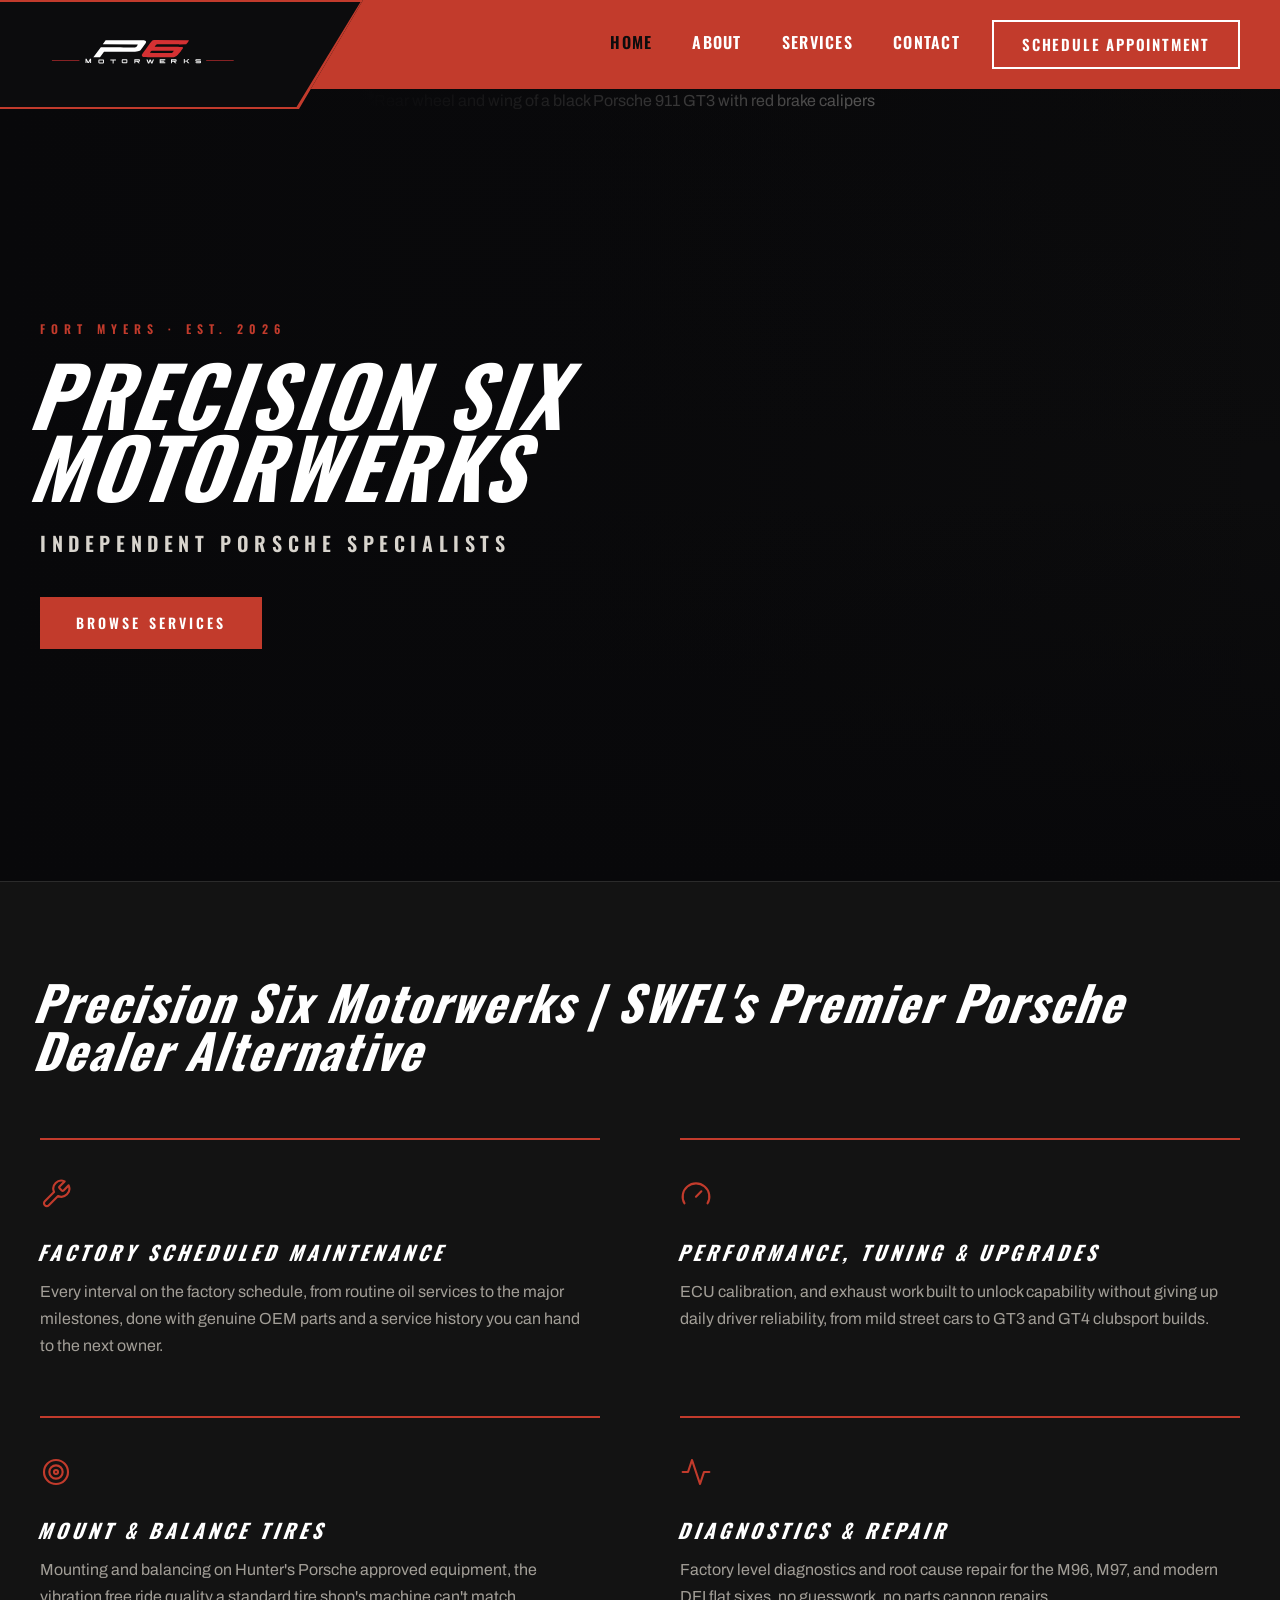
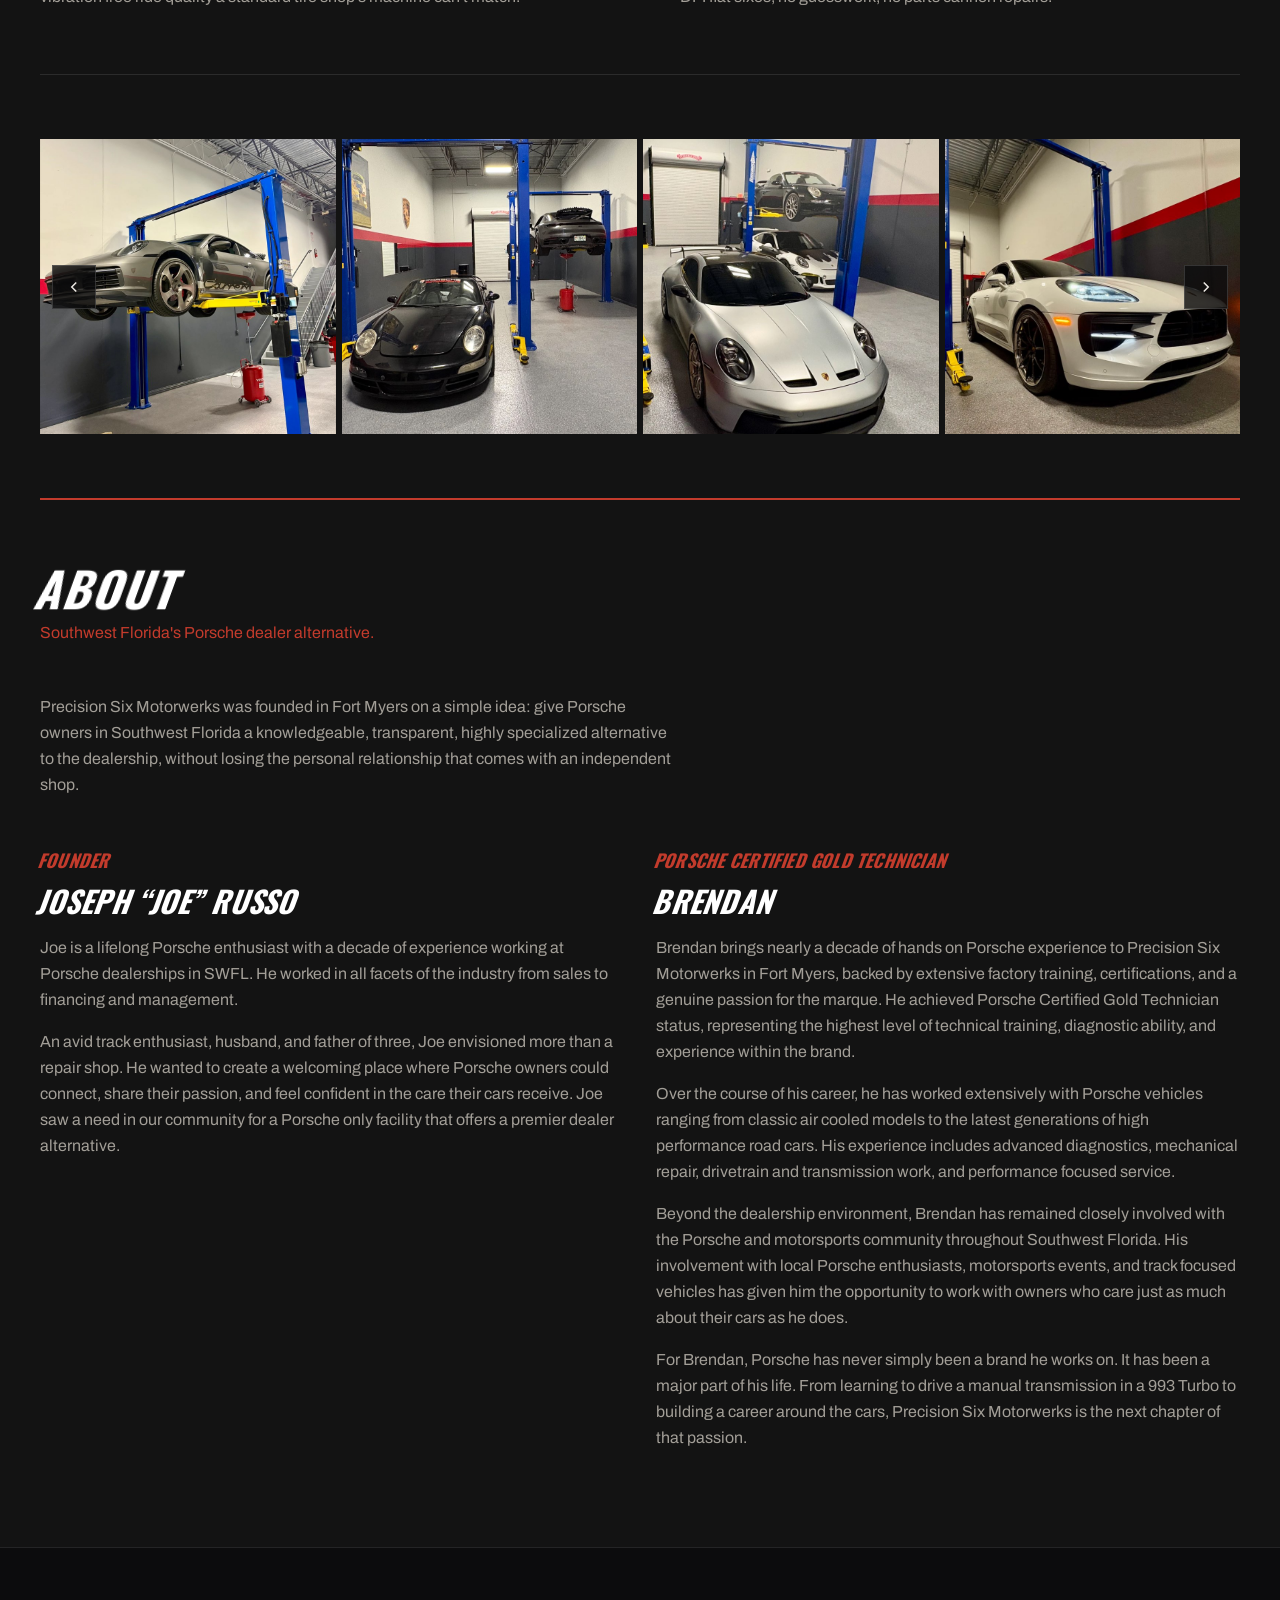
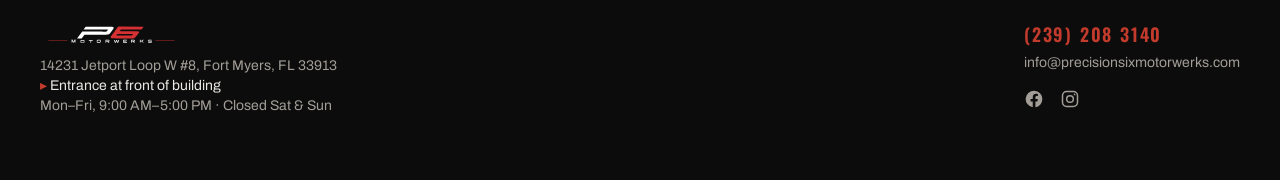
==== commit b81dfa7a: "Merge remote-tracking branch 'origin/main' into claude/services-section-redesign-d68313 # Conflicts:" ====
--- a/index.html
+++ b/index.html
@@ -10,7 +10,7 @@
 @media (min-width:1024px){.hero-photo{margin-left:28%;width:72%;object-position:0% 50%;-webkit-mask-image:linear-gradient(to right,transparent,#000 30%);mask-image:linear-gradient(to right,transparent,#000 30%)}}
 /* On phones, slide the photo 25% of the screen width to the right (the section clips whatever runs off the right edge) and fade the new left edge the same way. */
 @media (max-width:767px){.hero-photo{transform:translateX(25%);-webkit-mask-image:linear-gradient(to right,transparent,#000 30%);mask-image:linear-gradient(to right,transparent,#000 30%)}}
-</style></head><body><!--$--><div id="home" class="bg-[#0c0c0d] text-[#ece9e4] font-body"><header class="site-header sticky top-0 z-30 border-b border-white/10 bg-gradient-to-b from-[#161616] to-[#0c0c0d]/95 backdrop-blur"><div class="mx-auto flex max-w-[1400px] items-center justify-between px-6 py-4 md:px-10"><div class="site-logo flex items-center gap-3"><img src="/images/p6-logo.svg" alt="Precision Six Motorwerks" style="height:40px;width:auto;display:block"/></div><div class="flex items-center gap-8"><nav class="desktop-nav gap-10 font-label text-sm tracking-[0.18em]"><a href="#home" data-hash-nav class="pb-1 transition-colors nav-link-desktop is-active">HOME</a><a href="/about" class="pb-1 transition-colors nav-link-desktop">ABOUT</a><a href="/services" class="pb-1 transition-colors nav-link-desktop">SERVICES</a><a href="/contact" class="pb-1 transition-colors nav-link-desktop">CONTACT</a></nav><a href="/contact#schedule" class="desktop-cta bg-[#c23b2c] px-9 py-4 font-label text-sm tracking-[0.22em] text-white transition-colors hover:bg-[#a6301f]">SCHEDULE APPOINTMENT</a><button type="button" class="menu-toggle" data-menu-toggle aria-label="Toggle menu" aria-expanded="false"><svg data-icon-open viewBox="0 0 24 24" fill="none" stroke="currentColor" stroke-width="2" stroke-linecap="round"><line x1="3" y1="6" x2="21" y2="6"></line><line x1="3" y1="12" x2="21" y2="12"></line><line x1="3" y1="18" x2="21" y2="18"></line></svg><svg data-icon-close viewBox="0 0 24 24" fill="none" stroke="currentColor" stroke-width="2" stroke-linecap="round" style="display:none"><line x1="5" y1="5" x2="19" y2="19"></line><line x1="19" y1="5" x2="5" y2="19"></line></svg></button></div></div><div class="mobile-nav" data-mobile-nav><a href="#home" data-hash-nav class="is-active">HOME</a><a href="/about">ABOUT</a><a href="/services">SERVICES</a><a href="/contact">CONTACT</a><a href="/contact#schedule" class="mobile-cta">SCHEDULE APPOINTMENT</a></div></header><section class="relative isolate overflow-hidden"><div class="absolute inset-0"><img src="https://images.unsplash.com/photo-1658863567540-b8d86757bdf1?flip=h&amp;q=80&amp;w=1600&amp;auto=format&amp;fit=crop" alt="Rear wheel and wing of a black Porsche 911 GT3 with red brake calipers" class="hero-photo h-full w-full object-cover object-[70%_50%]" fetchpriority="high"/><div class="absolute inset-0 bg-gradient-to-r from-[#08080a] via-[#08080a]/70 to-transparent"></div><div class="absolute inset-0 bg-gradient-to-t from-[#08080a] via-transparent to-[#08080a]/40"></div></div><div class="relative mx-auto flex min-h-[88vh] max-w-[1400px] flex-col justify-center px-6 py-24 md:px-10"><p class="font-label mb-5 text-xs tracking-[0.5em] text-[#c23b2c]">FORT MYERS · EST. 2026</p><h1 class="font-label hero-title text-white tracking-[0.04em]"><span class="slant">PRECISION</span> <span class="slant">SIX</span><br/><span class="slant">MOTORWERKS</span></h1><p class="font-label mt-7 max-w-xl text-lg tracking-[0.28em] text-[#d8d4cd] sm:text-xl">INDEPENDENT PORSCHE SPECIALISTS</p><div class="mt-10"><a href="#services" class="inline-block bg-[#c23b2c] px-9 py-4 font-label text-sm tracking-[0.22em] text-white transition-colors hover:bg-[#a6301f]">BROWSE SERVICES</a></div></div></section><section id="services" class="border-t border-white/10 bg-[#131313]"><div class="mx-auto max-w-[1400px] px-6 py-24 md:px-10"><div class="mb-16"><h2 class="font-label text-4xl text-white sm:text-5xl tracking-[0.04em]"><span class="slant">Precision</span> <span class="slant">Six</span> <span class="slant">Motorwerks</span> <span class="slant">|</span> <span class="slant">SWFL's</span> <span class="slant">Premier</span> <span class="slant">Porsche</span> <span class="slant">Dealer</span> <span class="slant">Alternative</span></h2></div><div class="grid grid-cols-1 gap-px overflow-hidden rounded-sm bg-white/10 md:grid-cols-2"><div data-reveal-card class="group relative bg-[#131313] p-8 transition-colors hover:bg-[#1c1c1c] sm:p-10"><span class="font-display text-sm text-[#c23b2c]"><span class="slant">01</span></span><h3 class="mt-4 font-display text-2xl text-white sm:text-3xl"><span class="slant">Factory</span> <span class="slant">Scheduled</span> <span class="slant">Maintenance</span></h3><p class="mt-4 max-w-md text-sm leading-relaxed text-[#a29e97]">Every interval on the factory schedule, from routine oil services to the major milestones, done with genuine OEM parts and a service history you can hand to the next owner.</p></div><div data-reveal-card class="group relative bg-[#131313] p-8 transition-colors hover:bg-[#1c1c1c] sm:p-10"><span class="font-display text-sm text-[#c23b2c]"><span class="slant">02</span></span><h3 class="mt-4 font-display text-2xl text-white sm:text-3xl"><span class="slant">Performance,</span> <span class="slant">Tuning</span> <span class="slant"><span class="amp">&amp;</span></span> <span class="slant">Upgrades</span></h3><p class="mt-4 max-w-md text-sm leading-relaxed text-[#a29e97]">ECU calibration, and exhaust work built to unlock capability without giving up daily driver reliability, from mild street cars to GT3 and GT4 clubsport builds.</p></div><div data-reveal-card class="group relative bg-[#131313] p-8 transition-colors hover:bg-[#1c1c1c] sm:p-10"><span class="font-display text-sm text-[#c23b2c]"><span class="slant">03</span></span><h3 class="mt-4 font-display text-2xl text-white sm:text-3xl"><span class="slant">Mount</span> <span class="slant"><span class="amp">&amp;</span></span> <span class="slant">Balance</span> <span class="slant">Tires</span></h3><p class="mt-4 max-w-md text-sm leading-relaxed text-[#a29e97]">Mounting and balancing on Hunter's Porsche approved equipment, the vibration free ride quality a standard tire shop's machine can't match.</p></div><div data-reveal-card class="group relative bg-[#131313] p-8 transition-colors hover:bg-[#1c1c1c] sm:p-10"><span class="font-display text-sm text-[#c23b2c]"><span class="slant">04</span></span><h3 class="mt-4 font-display text-2xl text-white sm:text-3xl"><span class="slant">Diagnostics</span> <span class="slant"><span class="amp">&amp;</span></span> <span class="slant">Repair</span></h3><p class="mt-4 max-w-md text-sm leading-relaxed text-[#a29e97]">Factory level diagnostics and root cause repair for the M96, M97, and modern DFI flat sixes, no guesswork, no parts cannon repairs.</p></div></div><!-- Photo carousel: /assets/instagram.js fills the track with shop photos, or Instagram posts once its feed ID is set. The same section is on the services and contact pages. --><div id="instagram" role="region" aria-label="Photos from the shop" style="scroll-margin-top:85px;margin-top:64px;padding-top:64px;border-top:1px solid rgba(255,255,255,0.1)"><div class="ig-wrap"><div class="ig-track"></div><button type="button" class="ig-arrow ig-prev" aria-label="Previous photos"><svg width="18" height="18" viewBox="0 0 24 24" fill="none" stroke="currentColor" stroke-width="2" aria-hidden="true"><path d="M15 18l-6-6 6-6"/></svg></button><button type="button" class="ig-arrow ig-next" aria-label="Next photos"><svg width="18" height="18" viewBox="0 0 24 24" fill="none" stroke="currentColor" stroke-width="2" aria-hidden="true"><path d="M9 18l6-6-6-6"/></svg></button></div></div><div id="about" style="scroll-margin-top:85px;margin-top:64px;padding-top:64px;border-top:2px solid #c23b2c"><h2 class="font-label text-4xl text-white sm:text-5xl tracking-[0.04em]" data-reveal><span class="slant">ABOUT</span></h2><p class="mt-2 max-w-sm text-sm leading-relaxed text-[#c23b2c]" data-reveal="1">Southwest Florida's Porsche dealer alternative.</p><div style="margin-top:48px" data-reveal="2"><p class="text-sm leading-relaxed text-[#a29e97]" style="max-width:640px">Precision Six Motorwerks was founded in Fort Myers on a simple idea: give Porsche owners in Southwest Florida a knowledgeable, transparent, highly specialized alternative to the dealership, without losing the personal relationship that comes with an independent shop.</p></div><div class="grid grid-cols-1 gap-8 md:grid-cols-2" style="margin-top:48px" data-reveal="3"><div><span class="font-display text-lg text-[#c23b2c]"><span class="slant">FOUNDER</span></span><h3 class="mt-2 font-display text-2xl text-white sm:text-3xl"><span class="slant">Joseph</span> <span class="slant">“Joe”</span> <span class="slant">Russo</span></h3><p class="mt-4 text-sm leading-relaxed text-[#a29e97]">Joe is a lifelong Porsche enthusiast with a decade of experience working at Porsche dealerships in SWFL. He worked in all facets of the industry from sales to financing and management.</p><p class="mt-4 text-sm leading-relaxed text-[#a29e97]">An avid track enthusiast, husband, and father of three, Joe envisioned more than a repair shop. He wanted to create a welcoming place where Porsche owners could connect, share their passion, and feel confident in the care their cars receive. Joe saw a need in our community for a Porsche only facility that offers a premier dealer alternative.</p></div><div><span class="font-display text-lg text-[#c23b2c]"><span class="slant">PORSCHE</span> <span class="slant">CERTIFIED</span> <span class="slant">GOLD</span> <span class="slant">TECHNICIAN</span></span><h3 class="mt-2 font-display text-2xl text-white sm:text-3xl"><span class="slant">Brendan</span></h3><p class="mt-4 text-sm leading-relaxed text-[#a29e97]">Brendan brings nearly a decade of hands on Porsche experience to Precision Six Motorwerks in Fort Myers, backed by extensive factory training, certifications, and a genuine passion for the marque. He achieved Porsche Certified Gold Technician status, representing the highest level of technical training, diagnostic ability, and experience within the brand.</p><p class="mt-4 text-sm leading-relaxed text-[#a29e97]">Over the course of his career, he has worked extensively with Porsche vehicles ranging from classic air cooled models to the latest generations of high performance road cars. His experience includes advanced diagnostics, mechanical repair, drivetrain and transmission work, and performance focused service.</p><p class="mt-4 text-sm leading-relaxed text-[#a29e97]">Beyond the dealership environment, Brendan has remained closely involved with the Porsche and motorsports community throughout Southwest Florida. His involvement with local Porsche enthusiasts, motorsports events, and track focused vehicles has given him the opportunity to work with owners who care just as much about their cars as he does.</p><p class="mt-4 text-sm leading-relaxed text-[#a29e97]">For Brendan, Porsche has never simply been a brand he works on. It has been a major part of his life. From learning to drive a manual transmission in a 993 Turbo to building a career around the cars, Precision Six Motorwerks is the next chapter of that passion.</p></div></div></div></div></section><footer class="border-t border-white/10 bg-[#0c0c0d]"><div class="mx-auto flex max-w-[1400px] flex-col gap-8 px-6 py-16 md:flex-row md:items-center md:justify-between md:px-10"><div><img src="/images/p6-logo.svg" alt="Precision Six Motorwerks" style="height:36px;width:auto;display:block"/><p class="mt-2 max-w-sm text-sm text-[#a29e97]"><a href="https://www.google.com/maps/dir/?api=1&amp;destination=14231+Jetport+Loop+W+%238,+Fort+Myers,+FL+33913" target="_blank" rel="noopener" class="transition-colors hover:text-[#e0523f]">14231 Jetport Loop W #8, Fort Myers, FL 33913</a><br/><span class="text-[#ece9e4]"><span class="text-[#c23b2c]">&#9656;</span> Entrance at front of building</span><br/>Mon–Fri, 9:00 AM–5:00 PM · Closed Sat &amp; Sun</p></div><div><a href="tel:12392083140" class="font-label text-lg tracking-[0.1em] text-[#c23b2c] transition-colors hover:text-[#e0523f]">(239) 208 3140</a><a href="mailto:info@precisionsixmotorwerks.com" class="mt-1 text-sm text-[#a29e97] transition-colors hover:text-[#e0523f]" style="display:block">info@precisionsixmotorwerks.com</a><div class="social-icons" style="margin-top:16px"><a href="https://www.facebook.com/people/Precision-Six-Motorwerks/61594132116710/" target="_blank" rel="noopener" aria-label="Facebook"><svg viewBox="0 0 24 24" fill="currentColor"><path d="M22 12a10 10 0 1 0-11.5 9.87v-6.98H7.9V12h2.6V9.8c0-2.56 1.52-3.98 3.86-3.98 1.12 0 2.3.2 2.3.2v2.5h-1.3c-1.28 0-1.68.8-1.68 1.62V12h2.86l-.46 2.89h-2.4v6.98A10 10 0 0 0 22 12Z"></path></svg></a><a href="https://www.instagram.com/precisionsixmotorwerks" target="_blank" rel="noopener" aria-label="Instagram"><svg viewBox="0 0 24 24" fill="none" stroke="currentColor" stroke-width="1.8"><rect x="3" y="3" width="18" height="18" rx="5"></rect><circle cx="12" cy="12" r="4"></circle><circle cx="17.5" cy="6.5" r="1" fill="currentColor" stroke="none"></circle></svg></a></div></div></div></footer><!-- Join the P6 Community popup: opened by /assets/subscribe.js, signups go to the "P6 Subscribers" Google Sheet. --><dialog id="subscribe-popup" class="sub-dialog" aria-labelledby="sub-title"><div class="sub-inner"><div class="sub-panel"><div class="sub-stripes" aria-hidden="true"></div><h2 id="sub-title" class="font-display text-white"><span class="slant">JOIN</span> <span class="slant">THE</span> <span class="slant">P<span class="text-[#c23b2c]">6</span></span> <span class="slant">COMMUNITY</span></h2><p class="sub-lede">Built by Porsche enthusiasts, for Porsche enthusiasts. Get shop news, maintenance tips, and event invites.</p><form class="sub-form"><input type="text" name="_gotcha" tabindex="-1" autocomplete="off" aria-hidden="true" style="position:absolute;left:-9999px"/><div class="sub-row"><div><label class="sr-only" for="sub-first-name">First name</label><input id="sub-first-name" name="first-name" type="text" placeholder="First Name" autocomplete="given-name" required/></div><div><label class="sr-only" for="sub-last-name">Last name</label><input id="sub-last-name" name="last-name" type="text" placeholder="Last Name" autocomplete="family-name" required/></div></div><label class="sr-only" for="sub-email">Email</label><input id="sub-email" name="email" type="email" placeholder="Email" autocomplete="email" required/><label class="sr-only" for="sub-car">Car I drive</label><input id="sub-car" name="car" type="text" placeholder="Car I drive, e.g. 2019 911 Carrera S" maxlength="100" autocomplete="off" required/><button type="submit" class="submit-btn">JOIN THE COMMUNITY</button><p class="form-status" aria-live="polite"></p></form><div class="sub-thanks" hidden><h3 class="font-display text-3xl text-white"><span class="slant">YOU'RE</span> <span class="slant">IN.</span></h3><p>Thanks for joining. Watch your inbox for news from the shop.</p></div></div><div class="sub-photo"><img class="sub-bg" src="/images/shop/shop-2.jpg" alt="A silver Porsche 911 GT3 on a lift inside the P6 Motorwerks shop" loading="lazy"/><img class="sub-logo" src="/images/p6-logo.svg" alt="" aria-hidden="true"/></div></div><form method="dialog"><button type="submit" class="sub-close" aria-label="Close"><svg viewBox="0 0 24 24" fill="none" stroke="currentColor" stroke-width="2" stroke-linecap="round" aria-hidden="true"><line x1="5" y1="5" x2="19" y2="19"></line><line x1="19" y1="5" x2="5" y2="19"></line></svg></button></form></dialog></div><script>(function(t){let s;try{s=JSON.parse(sessionStorage.getItem(t.storageKey)||"{}")}catch(e){console.error(e);return}const c=t.key||window.history.state?.__TSR_key,r=c?s[c]:void 0;if(t.shouldScrollRestoration&&r&&typeof r=="object"&&Object.keys(r).length>0){for(const e in r){const o=r[e];if(!o||typeof o!="object")continue;const l=o.scrollX,i=o.scrollY;if(!(!Number.isFinite(l)||!Number.isFinite(i))){if(e==="window")window.scrollTo({top:i,left:l,behavior:t.behavior});else if(e){let n;try{n=document.querySelector(e)}catch{continue}n&&(n.scrollLeft=l,n.scrollTop=i)}}}return}const a=window.location.hash.split("#",2)[1];if(a){const e=window.history.state?.__hashScrollIntoViewOptions??!0;if(e){const o=document.getElementById(a);o&&o.scrollIntoView(e)}return}window.scrollTo({top:0,left:0,behavior:t.behavior})})({"storageKey":"tsr-scroll-restoration-v1_3","shouldScrollRestoration":true});document.currentScript.remove()</script><!--/$--><script class="$tsr" id="$tsr-stream-barrier">(self.$R=self.$R||{})["tsr"]=[];self.$_TSR={h(){this.hydrated=!0,this.c()},e(){this.streamEnded=!0,this.c()},c(){this.hydrated&&this.streamEnded&&(delete self.$_TSR,delete self.$R.tsr)},p(e){this.initialized?e():this.buffer.push(e)},buffer:[]};$_TSR.router=($R=>$R[0]={manifest:$R[1]={routes:$R[2]={__root__:$R[3]={preloads:$R[4]=["/assets/index-BtHvfP3P.js"],assets:$R[5]=[$R[6]={tag:"link",attrs:$R[7]={rel:"stylesheet",href:"/assets/index-D637ba7w.css",type:"text/css"}},$R[8]={tag:"script",attrs:$R[9]={type:"module",async:!0},children:"import(\"/assets/index-BtHvfP3P.js\")"}]},"/":$R[10]={preloads:$R[11]=["/assets/index-jSz5Od2O.js"]}}},matches:$R[12]=[$R[13]={i:"__root__ ",u:1787406322075,s:"success",ssr:!0},$R[14]={i:"  ",u:1787406322075,s:"success",ssr:!0}],lastMatchId:"  "})($R["tsr"]);$_TSR.e();document.currentScript.remove()</script><script src="/assets/site.js"></script><script src="/assets/instagram.js" defer></script><script src="/assets/subscribe.js" defer></script><script type="application/ld+json">
+</style></head><body><!--$--><div id="home" class="bg-[#0c0c0d] text-[#ece9e4] font-body"><header class="site-header sticky top-0 z-30 border-b border-white/10 bg-gradient-to-b from-[#161616] to-[#0c0c0d]/95 backdrop-blur"><div class="mx-auto flex max-w-[1400px] items-center justify-between px-6 py-4 md:px-10"><div class="site-logo flex items-center gap-3"><img src="/images/p6-logo.svg" alt="Precision Six Motorwerks" style="height:40px;width:auto;display:block"/></div><div class="flex items-center gap-8"><nav class="desktop-nav gap-10 font-label text-sm tracking-[0.18em]"><a href="#home" data-hash-nav class="pb-1 transition-colors nav-link-desktop is-active">HOME</a><a href="/about" class="pb-1 transition-colors nav-link-desktop">ABOUT</a><a href="/services" class="pb-1 transition-colors nav-link-desktop">SERVICES</a><a href="/contact" class="pb-1 transition-colors nav-link-desktop">CONTACT</a></nav><a href="/contact#schedule" class="desktop-cta bg-[#c23b2c] px-9 py-4 font-label text-sm tracking-[0.22em] text-white transition-colors hover:bg-[#a6301f]">SCHEDULE APPOINTMENT</a><button type="button" class="menu-toggle" data-menu-toggle aria-label="Toggle menu" aria-expanded="false"><svg data-icon-open viewBox="0 0 24 24" fill="none" stroke="currentColor" stroke-width="2" stroke-linecap="round"><line x1="3" y1="6" x2="21" y2="6"></line><line x1="3" y1="12" x2="21" y2="12"></line><line x1="3" y1="18" x2="21" y2="18"></line></svg><svg data-icon-close viewBox="0 0 24 24" fill="none" stroke="currentColor" stroke-width="2" stroke-linecap="round" style="display:none"><line x1="5" y1="5" x2="19" y2="19"></line><line x1="19" y1="5" x2="5" y2="19"></line></svg></button></div></div><div class="mobile-nav" data-mobile-nav><a href="#home" data-hash-nav class="is-active">HOME</a><a href="/about">ABOUT</a><a href="/services">SERVICES</a><a href="/contact">CONTACT</a><a href="/contact#schedule" class="mobile-cta">SCHEDULE APPOINTMENT</a></div></header><section class="relative isolate overflow-hidden"><div class="absolute inset-0"><img src="https://images.unsplash.com/photo-1658863567540-b8d86757bdf1?flip=h&amp;q=80&amp;w=1600&amp;auto=format&amp;fit=crop" alt="Rear wheel and wing of a black Porsche 911 GT3 with red brake calipers" class="hero-photo h-full w-full object-cover object-[70%_50%]" fetchpriority="high"/><div class="absolute inset-0 bg-gradient-to-r from-[#08080a] via-[#08080a]/70 to-transparent"></div><div class="absolute inset-0 bg-gradient-to-t from-[#08080a] via-transparent to-[#08080a]/40"></div></div><div class="relative mx-auto flex min-h-[88vh] max-w-[1400px] flex-col justify-center px-6 py-24 md:px-10"><p class="font-label mb-5 text-xs tracking-[0.5em] text-[#c23b2c]">FORT MYERS · EST. 2026</p><h1 class="font-label hero-title text-white tracking-[0.04em]"><span class="slant">PRECISION</span> <span class="slant">SIX</span><br/><span class="slant">MOTORWERKS</span></h1><p class="font-label mt-7 max-w-xl text-lg tracking-[0.28em] text-[#d8d4cd] sm:text-xl">INDEPENDENT PORSCHE SPECIALISTS</p><div class="mt-10"><a href="#services" class="inline-block bg-[#c23b2c] px-9 py-4 font-label text-sm tracking-[0.22em] text-white transition-colors hover:bg-[#a6301f]">BROWSE SERVICES</a></div></div></section><section id="services" class="border-t border-white/10 bg-[#131313]"><div class="mx-auto max-w-[1400px] px-6 py-24 md:px-10"><div class="mb-16"><h2 class="font-label text-4xl text-white sm:text-5xl tracking-[0.04em]"><span class="slant">Precision</span> <span class="slant">Six</span> <span class="slant">Motorwerks</span> <span class="slant">|</span> <span class="slant">SWFL's</span> <span class="slant">Premier</span> <span class="slant">Porsche</span> <span class="slant">Dealer</span> <span class="slant">Alternative</span></h2></div><!-- Service list: red rule, icon, spaced caps title, styled in /assets/service-cards.css under "Home service list". --><div class="svc-list grid grid-cols-1 md:grid-cols-2"><div data-reveal-card class="relative"><svg viewBox="0 0 24 24" fill="none" stroke="currentColor" stroke-width="1.6" stroke-linecap="round" stroke-linejoin="round" aria-hidden="true"><path d="M14.7 6.3a1 1 0 0 0 0 1.4l1.6 1.6a1 1 0 0 0 1.4 0l3.77-3.77a6 6 0 0 1-7.94 7.94l-6.91 6.91a2.12 2.12 0 0 1-3-3l6.91-6.91a6 6 0 0 1 7.94-7.94l-3.76 3.76z"/></svg><h3 class="font-label text-xl text-white sm:text-2xl"><span class="slant">Factory</span> <span class="slant">Scheduled</span> <span class="slant">Maintenance</span></h3><p class="text-sm leading-relaxed text-[#a29e97]">Every interval on the factory schedule, from routine oil services to the major milestones, done with genuine OEM parts and a service history you can hand to the next owner.</p></div><div data-reveal-card class="relative"><svg viewBox="0 0 24 24" fill="none" stroke="currentColor" stroke-width="1.6" stroke-linecap="round" stroke-linejoin="round" aria-hidden="true"><path d="m12 14 4-4"/><path d="M3.34 19a10 10 0 1 1 17.32 0"/></svg><h3 class="font-label text-xl text-white sm:text-2xl"><span class="slant">Performance,</span> <span class="slant">Tuning</span> <span class="slant"><span class="amp">&amp;</span></span> <span class="slant">Upgrades</span></h3><p class="text-sm leading-relaxed text-[#a29e97]">ECU calibration, and exhaust work built to unlock capability without giving up daily driver reliability, from mild street cars to GT3 and GT4 clubsport builds.</p></div><div data-reveal-card class="relative"><svg viewBox="0 0 24 24" fill="none" stroke="currentColor" stroke-width="1.6" stroke-linecap="round" stroke-linejoin="round" aria-hidden="true"><circle cx="12" cy="12" r="9"/><circle cx="12" cy="12" r="5"/><circle cx="12" cy="12" r="1.5"/></svg><h3 class="font-label text-xl text-white sm:text-2xl"><span class="slant">Mount</span> <span class="slant"><span class="amp">&amp;</span></span> <span class="slant">Balance</span> <span class="slant">Tires</span></h3><p class="text-sm leading-relaxed text-[#a29e97]">Mounting and balancing on Hunter's Porsche approved equipment, the vibration free ride quality a standard tire shop's machine can't match.</p></div><div data-reveal-card class="relative"><svg viewBox="0 0 24 24" fill="none" stroke="currentColor" stroke-width="1.6" stroke-linecap="round" stroke-linejoin="round" aria-hidden="true"><path d="M22 12h-4l-3 9L9 3l-3 9H2"/></svg><h3 class="font-label text-xl text-white sm:text-2xl"><span class="slant">Diagnostics</span> <span class="slant"><span class="amp">&amp;</span></span> <span class="slant">Repair</span></h3><p class="text-sm leading-relaxed text-[#a29e97]">Factory level diagnostics and root cause repair for the M96, M97, and modern DFI flat sixes, no guesswork, no parts cannon repairs.</p></div></div><!-- Photo carousel: /assets/instagram.js fills the track with shop photos, or Instagram posts once its feed ID is set. The same section is on the services and contact pages. --><div id="instagram" role="region" aria-label="Photos from the shop" style="scroll-margin-top:85px;margin-top:64px;padding-top:64px;border-top:1px solid rgba(255,255,255,0.1)"><div class="ig-wrap"><div class="ig-track"></div><button type="button" class="ig-arrow ig-prev" aria-label="Previous photos"><svg width="18" height="18" viewBox="0 0 24 24" fill="none" stroke="currentColor" stroke-width="2" aria-hidden="true"><path d="M15 18l-6-6 6-6"/></svg></button><button type="button" class="ig-arrow ig-next" aria-label="Next photos"><svg width="18" height="18" viewBox="0 0 24 24" fill="none" stroke="currentColor" stroke-width="2" aria-hidden="true"><path d="M9 18l6-6-6-6"/></svg></button></div></div><div id="about" style="scroll-margin-top:85px;margin-top:64px;padding-top:64px;border-top:2px solid #c23b2c"><h2 class="font-label text-4xl text-white sm:text-5xl tracking-[0.04em]" data-reveal><span class="slant">ABOUT</span></h2><p class="mt-2 max-w-sm text-sm leading-relaxed text-[#c23b2c]" data-reveal="1">Southwest Florida's Porsche dealer alternative.</p><div style="margin-top:48px" data-reveal="2"><p class="text-sm leading-relaxed text-[#a29e97]" style="max-width:640px">Precision Six Motorwerks was founded in Fort Myers on a simple idea: give Porsche owners in Southwest Florida a knowledgeable, transparent, highly specialized alternative to the dealership, without losing the personal relationship that comes with an independent shop.</p></div><div class="grid grid-cols-1 gap-8 md:grid-cols-2" style="margin-top:48px" data-reveal="3"><div><span class="font-display text-lg text-[#c23b2c]"><span class="slant">FOUNDER</span></span><h3 class="mt-2 font-display text-2xl text-white sm:text-3xl"><span class="slant">Joseph</span> <span class="slant">“Joe”</span> <span class="slant">Russo</span></h3><p class="mt-4 text-sm leading-relaxed text-[#a29e97]">Joe is a lifelong Porsche enthusiast with a decade of experience working at Porsche dealerships in SWFL. He worked in all facets of the industry from sales to financing and management.</p><p class="mt-4 text-sm leading-relaxed text-[#a29e97]">An avid track enthusiast, husband, and father of three, Joe envisioned more than a repair shop. He wanted to create a welcoming place where Porsche owners could connect, share their passion, and feel confident in the care their cars receive. Joe saw a need in our community for a Porsche only facility that offers a premier dealer alternative.</p></div><div><span class="font-display text-lg text-[#c23b2c]"><span class="slant">PORSCHE</span> <span class="slant">CERTIFIED</span> <span class="slant">GOLD</span> <span class="slant">TECHNICIAN</span></span><h3 class="mt-2 font-display text-2xl text-white sm:text-3xl"><span class="slant">Brendan</span></h3><p class="mt-4 text-sm leading-relaxed text-[#a29e97]">Brendan brings nearly a decade of hands on Porsche experience to Precision Six Motorwerks in Fort Myers, backed by extensive factory training, certifications, and a genuine passion for the marque. He achieved Porsche Certified Gold Technician status, representing the highest level of technical training, diagnostic ability, and experience within the brand.</p><p class="mt-4 text-sm leading-relaxed text-[#a29e97]">Over the course of his career, he has worked extensively with Porsche vehicles ranging from classic air cooled models to the latest generations of high performance road cars. His experience includes advanced diagnostics, mechanical repair, drivetrain and transmission work, and performance focused service.</p><p class="mt-4 text-sm leading-relaxed text-[#a29e97]">Beyond the dealership environment, Brendan has remained closely involved with the Porsche and motorsports community throughout Southwest Florida. His involvement with local Porsche enthusiasts, motorsports events, and track focused vehicles has given him the opportunity to work with owners who care just as much about their cars as he does.</p><p class="mt-4 text-sm leading-relaxed text-[#a29e97]">For Brendan, Porsche has never simply been a brand he works on. It has been a major part of his life. From learning to drive a manual transmission in a 993 Turbo to building a career around the cars, Precision Six Motorwerks is the next chapter of that passion.</p></div></div></div></div></section><footer class="border-t border-white/10 bg-[#0c0c0d]"><div class="mx-auto flex max-w-[1400px] flex-col gap-8 px-6 py-16 md:flex-row md:items-center md:justify-between md:px-10"><div><img src="/images/p6-logo.svg" alt="Precision Six Motorwerks" style="height:36px;width:auto;display:block"/><p class="mt-2 max-w-sm text-sm text-[#a29e97]"><a href="https://www.google.com/maps/dir/?api=1&amp;destination=14231+Jetport+Loop+W+%238,+Fort+Myers,+FL+33913" target="_blank" rel="noopener" class="transition-colors hover:text-[#e0523f]">14231 Jetport Loop W #8, Fort Myers, FL 33913</a><br/><span class="text-[#ece9e4]"><span class="text-[#c23b2c]">&#9656;</span> Entrance at front of building</span><br/>Mon–Fri, 9:00 AM–5:00 PM · Closed Sat &amp; Sun</p></div><div><a href="tel:12392083140" class="font-label text-lg tracking-[0.1em] text-[#c23b2c] transition-colors hover:text-[#e0523f]">(239) 208 3140</a><a href="mailto:info@precisionsixmotorwerks.com" class="mt-1 text-sm text-[#a29e97] transition-colors hover:text-[#e0523f]" style="display:block">info@precisionsixmotorwerks.com</a><div class="social-icons" style="margin-top:16px"><a href="https://www.facebook.com/people/Precision-Six-Motorwerks/61594132116710/" target="_blank" rel="noopener" aria-label="Facebook"><svg viewBox="0 0 24 24" fill="currentColor"><path d="M22 12a10 10 0 1 0-11.5 9.87v-6.98H7.9V12h2.6V9.8c0-2.56 1.52-3.98 3.86-3.98 1.12 0 2.3.2 2.3.2v2.5h-1.3c-1.28 0-1.68.8-1.68 1.62V12h2.86l-.46 2.89h-2.4v6.98A10 10 0 0 0 22 12Z"></path></svg></a><a href="https://www.instagram.com/precisionsixmotorwerks" target="_blank" rel="noopener" aria-label="Instagram"><svg viewBox="0 0 24 24" fill="none" stroke="currentColor" stroke-width="1.8"><rect x="3" y="3" width="18" height="18" rx="5"></rect><circle cx="12" cy="12" r="4"></circle><circle cx="17.5" cy="6.5" r="1" fill="currentColor" stroke="none"></circle></svg></a></div></div></div></footer><!-- Join the P6 Community popup: opened by /assets/subscribe.js, signups go to the "P6 Subscribers" Google Sheet. --><dialog id="subscribe-popup" class="sub-dialog" aria-labelledby="sub-title"><div class="sub-inner"><div class="sub-panel"><div class="sub-stripes" aria-hidden="true"></div><h2 id="sub-title" class="font-display text-white"><span class="slant">JOIN</span> <span class="slant">THE</span> <span class="slant">P<span class="text-[#c23b2c]">6</span></span> <span class="slant">COMMUNITY</span></h2><p class="sub-lede">Built by Porsche enthusiasts, for Porsche enthusiasts. Get shop news, maintenance tips, and event invites.</p><form class="sub-form"><input type="text" name="_gotcha" tabindex="-1" autocomplete="off" aria-hidden="true" style="position:absolute;left:-9999px"/><div class="sub-row"><div><label class="sr-only" for="sub-first-name">First name</label><input id="sub-first-name" name="first-name" type="text" placeholder="First Name" autocomplete="given-name" required/></div><div><label class="sr-only" for="sub-last-name">Last name</label><input id="sub-last-name" name="last-name" type="text" placeholder="Last Name" autocomplete="family-name" required/></div></div><label class="sr-only" for="sub-email">Email</label><input id="sub-email" name="email" type="email" placeholder="Email" autocomplete="email" required/><label class="sr-only" for="sub-car">Car I drive</label><input id="sub-car" name="car" type="text" placeholder="Car I drive, e.g. 2019 911 Carrera S" maxlength="100" autocomplete="off" required/><button type="submit" class="submit-btn">JOIN THE COMMUNITY</button><p class="form-status" aria-live="polite"></p></form><div class="sub-thanks" hidden><h3 class="font-display text-3xl text-white"><span class="slant">YOU'RE</span> <span class="slant">IN.</span></h3><p>Thanks for joining. Watch your inbox for news from the shop.</p></div></div><div class="sub-photo"><img class="sub-bg" src="/images/shop/shop-2.jpg" alt="A silver Porsche 911 GT3 on a lift inside the P6 Motorwerks shop" loading="lazy"/><img class="sub-logo" src="/images/p6-logo.svg" alt="" aria-hidden="true"/></div></div><form method="dialog"><button type="submit" class="sub-close" aria-label="Close"><svg viewBox="0 0 24 24" fill="none" stroke="currentColor" stroke-width="2" stroke-linecap="round" aria-hidden="true"><line x1="5" y1="5" x2="19" y2="19"></line><line x1="19" y1="5" x2="5" y2="19"></line></svg></button></form></dialog></div><script>(function(t){let s;try{s=JSON.parse(sessionStorage.getItem(t.storageKey)||"{}")}catch(e){console.error(e);return}const c=t.key||window.history.state?.__TSR_key,r=c?s[c]:void 0;if(t.shouldScrollRestoration&&r&&typeof r=="object"&&Object.keys(r).length>0){for(const e in r){const o=r[e];if(!o||typeof o!="object")continue;const l=o.scrollX,i=o.scrollY;if(!(!Number.isFinite(l)||!Number.isFinite(i))){if(e==="window")window.scrollTo({top:i,left:l,behavior:t.behavior});else if(e){let n;try{n=document.querySelector(e)}catch{continue}n&&(n.scrollLeft=l,n.scrollTop=i)}}}return}const a=window.location.hash.split("#",2)[1];if(a){const e=window.history.state?.__hashScrollIntoViewOptions??!0;if(e){const o=document.getElementById(a);o&&o.scrollIntoView(e)}return}window.scrollTo({top:0,left:0,behavior:t.behavior})})({"storageKey":"tsr-scroll-restoration-v1_3","shouldScrollRestoration":true});document.currentScript.remove()</script><!--/$--><script class="$tsr" id="$tsr-stream-barrier">(self.$R=self.$R||{})["tsr"]=[];self.$_TSR={h(){this.hydrated=!0,this.c()},e(){this.streamEnded=!0,this.c()},c(){this.hydrated&&this.streamEnded&&(delete self.$_TSR,delete self.$R.tsr)},p(e){this.initialized?e():this.buffer.push(e)},buffer:[]};$_TSR.router=($R=>$R[0]={manifest:$R[1]={routes:$R[2]={__root__:$R[3]={preloads:$R[4]=["/assets/index-BtHvfP3P.js"],assets:$R[5]=[$R[6]={tag:"link",attrs:$R[7]={rel:"stylesheet",href:"/assets/index-D637ba7w.css",type:"text/css"}},$R[8]={tag:"script",attrs:$R[9]={type:"module",async:!0},children:"import(\"/assets/index-BtHvfP3P.js\")"}]},"/":$R[10]={preloads:$R[11]=["/assets/index-jSz5Od2O.js"]}}},matches:$R[12]=[$R[13]={i:"__root__ ",u:1787406322075,s:"success",ssr:!0},$R[14]={i:"  ",u:1787406322075,s:"success",ssr:!0}],lastMatchId:"  "})($R["tsr"]);$_TSR.e();document.currentScript.remove()</script><script src="/assets/site.js"></script><script src="/assets/instagram.js" defer></script><script src="/assets/subscribe.js" defer></script><script type="application/ld+json">
 {
   "@context": "https://schema.org",
   "@type": "AutoRepair",
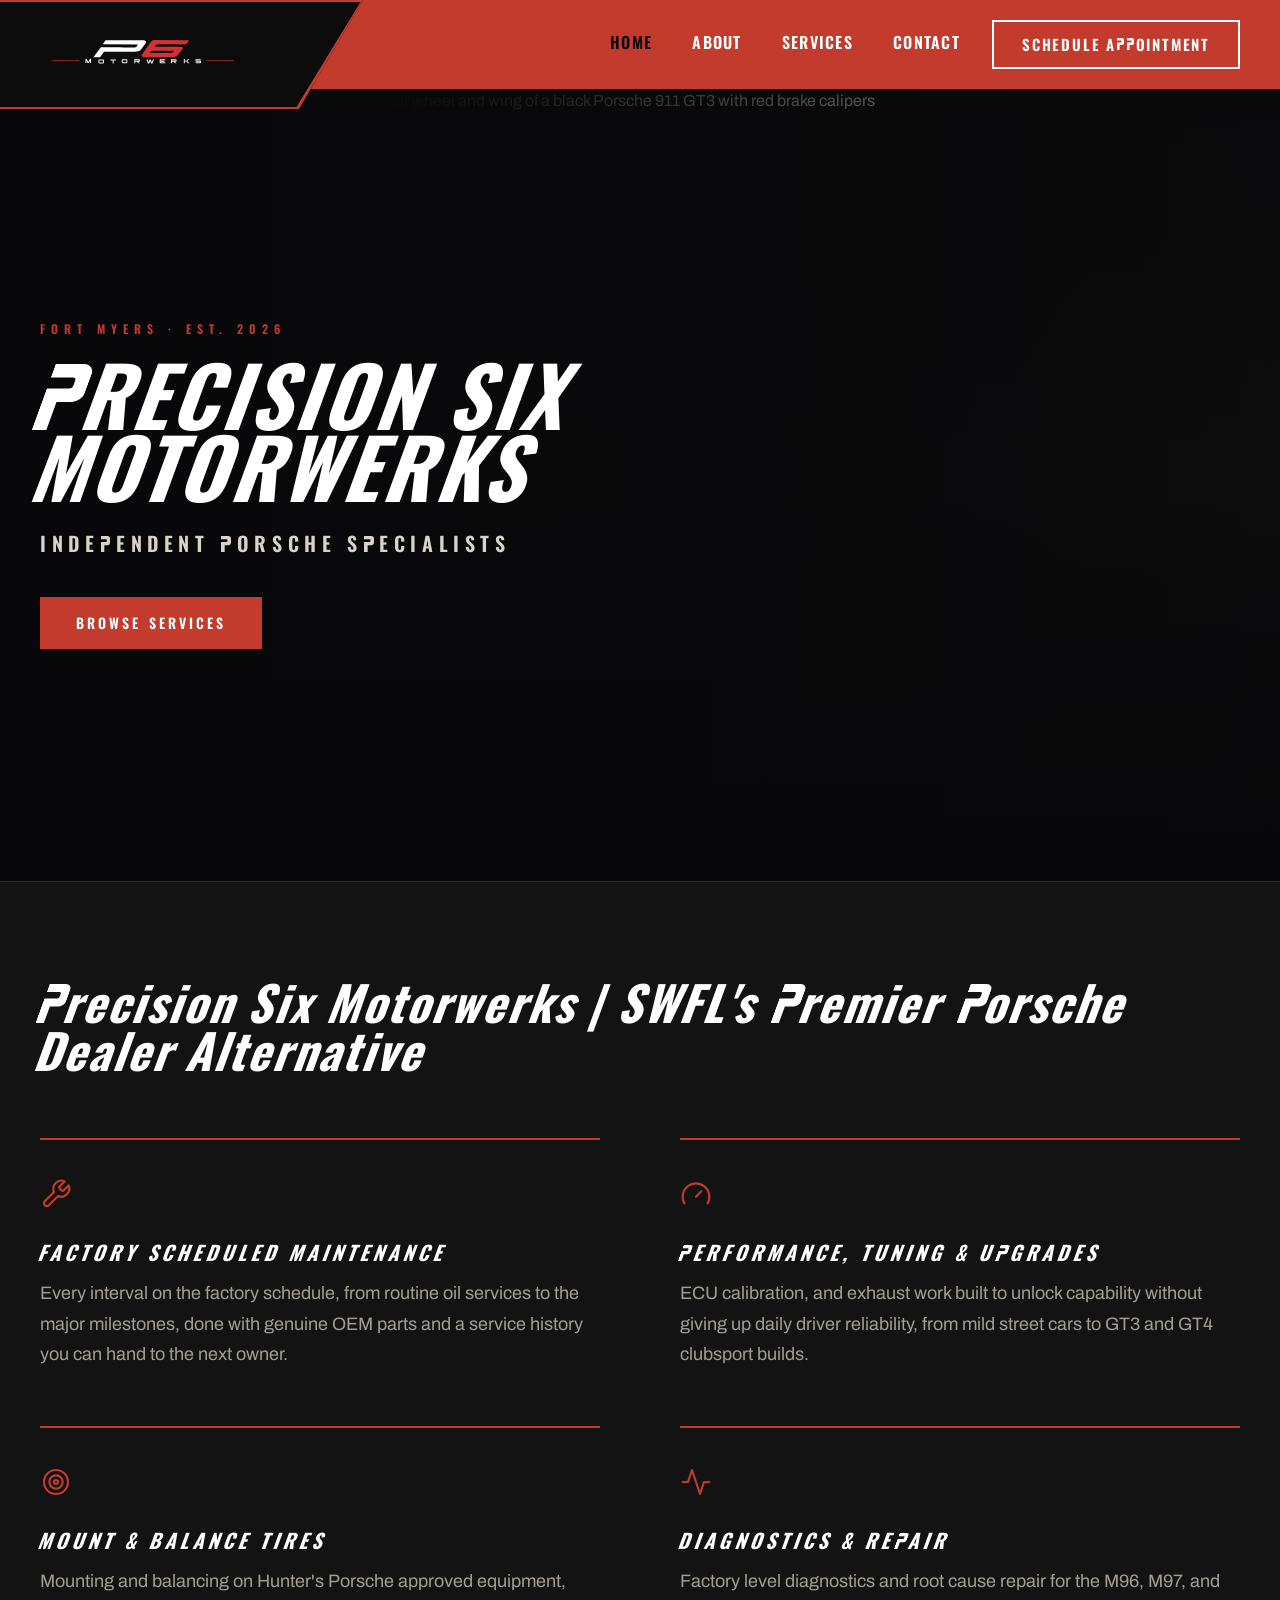
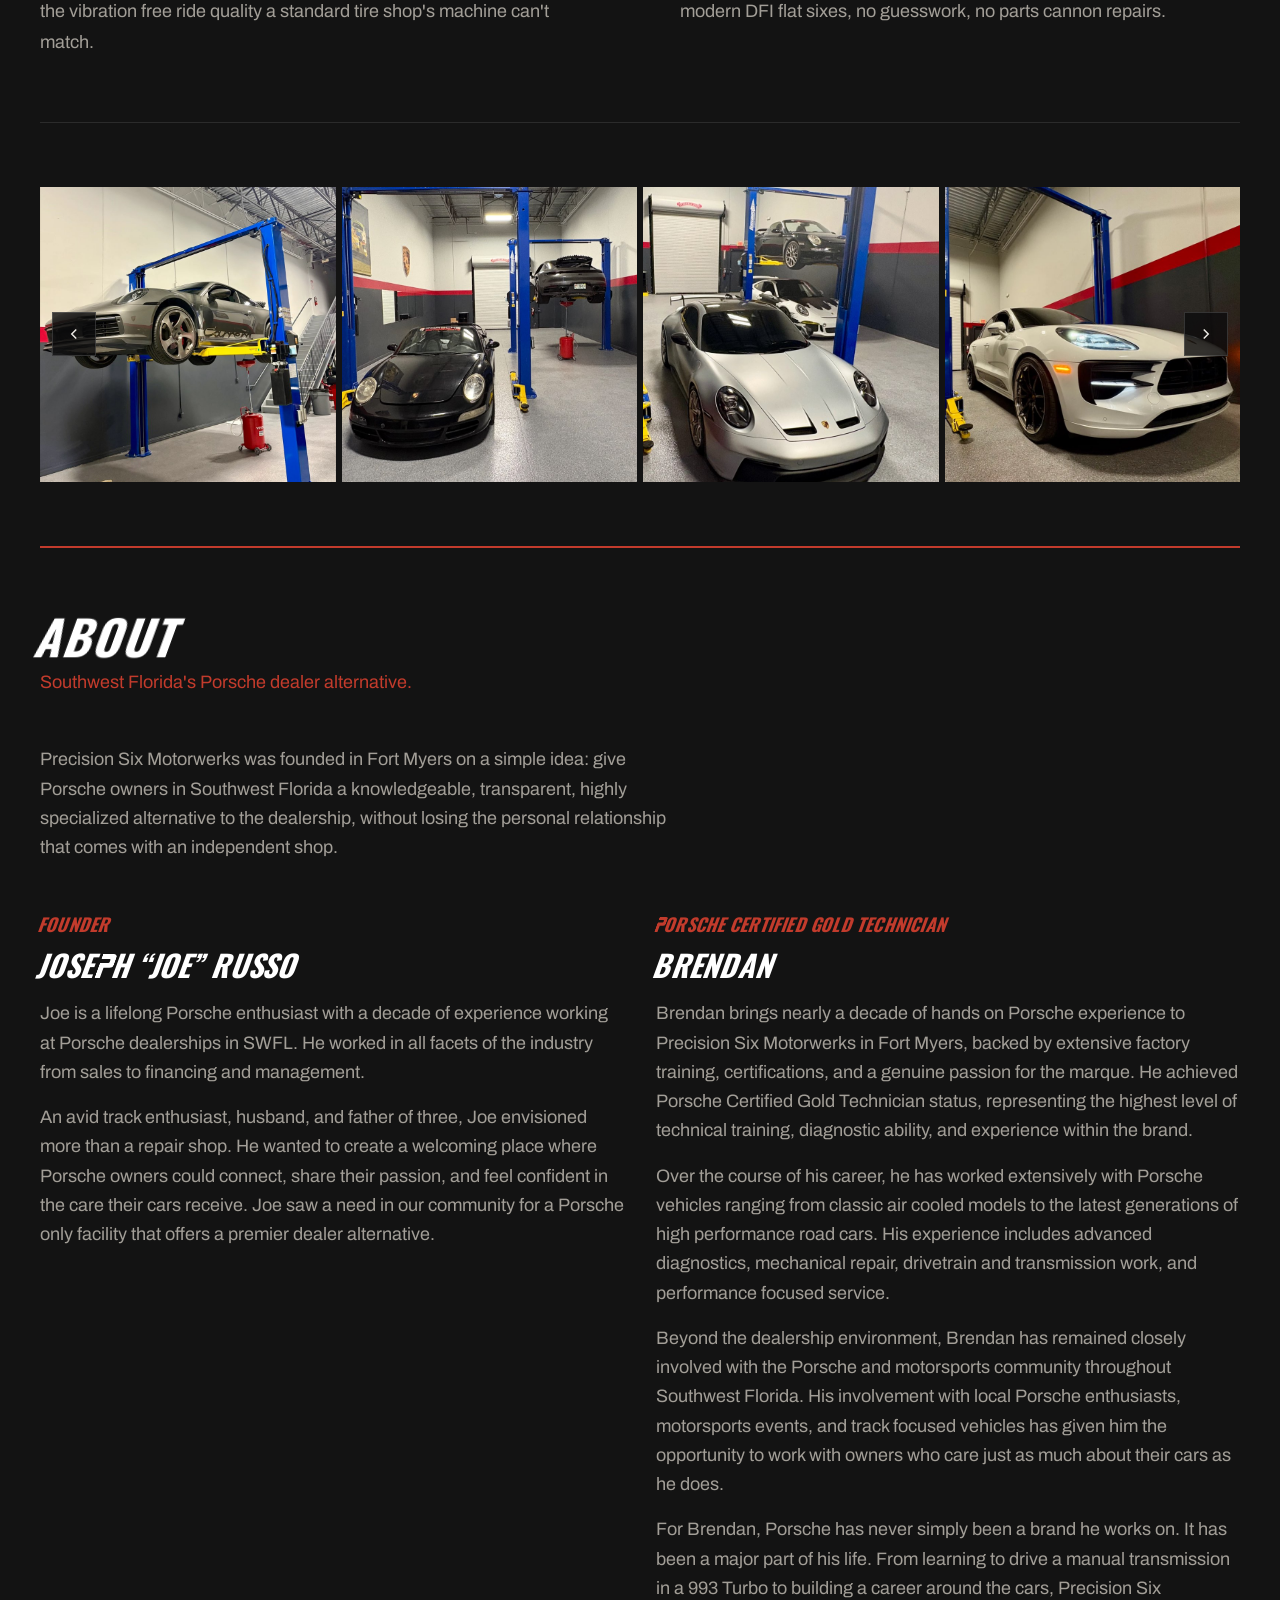
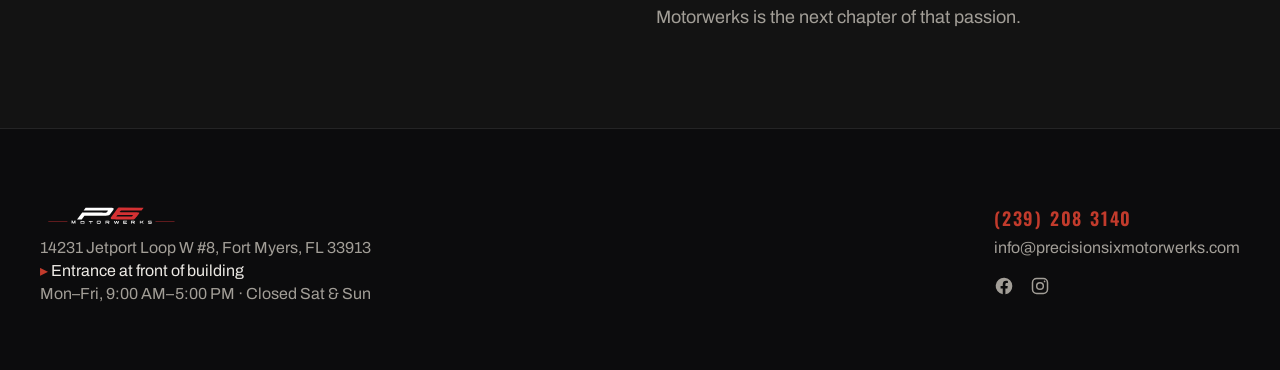
==== commit e00e1bd9: "Make body and paragraph text 2px larger Add assets/body-text.css, linked last on every page, which s" ====
--- a/index.html
+++ b/index.html
@@ -10,7 +10,7 @@
 @media (min-width:1024px){.hero-photo{margin-left:28%;width:72%;object-position:0% 50%;-webkit-mask-image:linear-gradient(to right,transparent,#000 30%);mask-image:linear-gradient(to right,transparent,#000 30%)}}
 /* On phones, slide the photo 25% of the screen width to the right (the section clips whatever runs off the right edge) and fade the new left edge the same way. */
 @media (max-width:767px){.hero-photo{transform:translateX(25%);-webkit-mask-image:linear-gradient(to right,transparent,#000 30%);mask-image:linear-gradient(to right,transparent,#000 30%)}}
-</style></head><body><!--$--><div id="home" class="bg-[#0c0c0d] text-[#ece9e4] font-body"><header class="site-header sticky top-0 z-30 border-b border-white/10 bg-gradient-to-b from-[#161616] to-[#0c0c0d]/95 backdrop-blur"><div class="mx-auto flex max-w-[1400px] items-center justify-between px-6 py-4 md:px-10"><div class="site-logo flex items-center gap-3"><img src="/images/p6-logo.svg" alt="Precision Six Motorwerks" style="height:40px;width:auto;display:block"/></div><div class="flex items-center gap-8"><nav class="desktop-nav gap-10 font-label text-sm tracking-[0.18em]"><a href="#home" data-hash-nav class="pb-1 transition-colors nav-link-desktop is-active">HOME</a><a href="/about" class="pb-1 transition-colors nav-link-desktop">ABOUT</a><a href="/services" class="pb-1 transition-colors nav-link-desktop">SERVICES</a><a href="/contact" class="pb-1 transition-colors nav-link-desktop">CONTACT</a></nav><a href="/contact#schedule" class="desktop-cta bg-[#c23b2c] px-9 py-4 font-label text-sm tracking-[0.22em] text-white transition-colors hover:bg-[#a6301f]">SCHEDULE APPOINTMENT</a><button type="button" class="menu-toggle" data-menu-toggle aria-label="Toggle menu" aria-expanded="false"><svg data-icon-open viewBox="0 0 24 24" fill="none" stroke="currentColor" stroke-width="2" stroke-linecap="round"><line x1="3" y1="6" x2="21" y2="6"></line><line x1="3" y1="12" x2="21" y2="12"></line><line x1="3" y1="18" x2="21" y2="18"></line></svg><svg data-icon-close viewBox="0 0 24 24" fill="none" stroke="currentColor" stroke-width="2" stroke-linecap="round" style="display:none"><line x1="5" y1="5" x2="19" y2="19"></line><line x1="19" y1="5" x2="5" y2="19"></line></svg></button></div></div><div class="mobile-nav" data-mobile-nav><a href="#home" data-hash-nav class="is-active">HOME</a><a href="/about">ABOUT</a><a href="/services">SERVICES</a><a href="/contact">CONTACT</a><a href="/contact#schedule" class="mobile-cta">SCHEDULE APPOINTMENT</a></div></header><section class="relative isolate overflow-hidden"><div class="absolute inset-0"><img src="https://images.unsplash.com/photo-1658863567540-b8d86757bdf1?flip=h&amp;q=80&amp;w=1600&amp;auto=format&amp;fit=crop" alt="Rear wheel and wing of a black Porsche 911 GT3 with red brake calipers" class="hero-photo h-full w-full object-cover object-[70%_50%]" fetchpriority="high"/><div class="absolute inset-0 bg-gradient-to-r from-[#08080a] via-[#08080a]/70 to-transparent"></div><div class="absolute inset-0 bg-gradient-to-t from-[#08080a] via-transparent to-[#08080a]/40"></div></div><div class="relative mx-auto flex min-h-[88vh] max-w-[1400px] flex-col justify-center px-6 py-24 md:px-10"><p class="font-label mb-5 text-xs tracking-[0.5em] text-[#c23b2c]">FORT MYERS · EST. 2026</p><h1 class="font-label hero-title text-white tracking-[0.04em]"><span class="slant">PRECISION</span> <span class="slant">SIX</span><br/><span class="slant">MOTORWERKS</span></h1><p class="font-label mt-7 max-w-xl text-lg tracking-[0.28em] text-[#d8d4cd] sm:text-xl">INDEPENDENT PORSCHE SPECIALISTS</p><div class="mt-10"><a href="#services" class="inline-block bg-[#c23b2c] px-9 py-4 font-label text-sm tracking-[0.22em] text-white transition-colors hover:bg-[#a6301f]">BROWSE SERVICES</a></div></div></section><section id="services" class="border-t border-white/10 bg-[#131313]"><div class="mx-auto max-w-[1400px] px-6 py-24 md:px-10"><div class="mb-16"><h2 class="font-label text-4xl text-white sm:text-5xl tracking-[0.04em]"><span class="slant">Precision</span> <span class="slant">Six</span> <span class="slant">Motorwerks</span> <span class="slant">|</span> <span class="slant">SWFL's</span> <span class="slant">Premier</span> <span class="slant">Porsche</span> <span class="slant">Dealer</span> <span class="slant">Alternative</span></h2></div><!-- Service list: red rule, icon, spaced caps title, styled in /assets/service-cards.css under "Home service list". --><div class="svc-list grid grid-cols-1 md:grid-cols-2"><div data-reveal-card class="relative"><svg viewBox="0 0 24 24" fill="none" stroke="currentColor" stroke-width="1.6" stroke-linecap="round" stroke-linejoin="round" aria-hidden="true"><path d="M14.7 6.3a1 1 0 0 0 0 1.4l1.6 1.6a1 1 0 0 0 1.4 0l3.77-3.77a6 6 0 0 1-7.94 7.94l-6.91 6.91a2.12 2.12 0 0 1-3-3l6.91-6.91a6 6 0 0 1 7.94-7.94l-3.76 3.76z"/></svg><h3 class="font-label text-xl text-white sm:text-2xl"><span class="slant">Factory</span> <span class="slant">Scheduled</span> <span class="slant">Maintenance</span></h3><p class="text-sm leading-relaxed text-[#a29e97]">Every interval on the factory schedule, from routine oil services to the major milestones, done with genuine OEM parts and a service history you can hand to the next owner.</p></div><div data-reveal-card class="relative"><svg viewBox="0 0 24 24" fill="none" stroke="currentColor" stroke-width="1.6" stroke-linecap="round" stroke-linejoin="round" aria-hidden="true"><path d="m12 14 4-4"/><path d="M3.34 19a10 10 0 1 1 17.32 0"/></svg><h3 class="font-label text-xl text-white sm:text-2xl"><span class="slant">Performance,</span> <span class="slant">Tuning</span> <span class="slant"><span class="amp">&amp;</span></span> <span class="slant">Upgrades</span></h3><p class="text-sm leading-relaxed text-[#a29e97]">ECU calibration, and exhaust work built to unlock capability without giving up daily driver reliability, from mild street cars to GT3 and GT4 clubsport builds.</p></div><div data-reveal-card class="relative"><svg viewBox="0 0 24 24" fill="none" stroke="currentColor" stroke-width="1.6" stroke-linecap="round" stroke-linejoin="round" aria-hidden="true"><circle cx="12" cy="12" r="9"/><circle cx="12" cy="12" r="5"/><circle cx="12" cy="12" r="1.5"/></svg><h3 class="font-label text-xl text-white sm:text-2xl"><span class="slant">Mount</span> <span class="slant"><span class="amp">&amp;</span></span> <span class="slant">Balance</span> <span class="slant">Tires</span></h3><p class="text-sm leading-relaxed text-[#a29e97]">Mounting and balancing on Hunter's Porsche approved equipment, the vibration free ride quality a standard tire shop's machine can't match.</p></div><div data-reveal-card class="relative"><svg viewBox="0 0 24 24" fill="none" stroke="currentColor" stroke-width="1.6" stroke-linecap="round" stroke-linejoin="round" aria-hidden="true"><path d="M22 12h-4l-3 9L9 3l-3 9H2"/></svg><h3 class="font-label text-xl text-white sm:text-2xl"><span class="slant">Diagnostics</span> <span class="slant"><span class="amp">&amp;</span></span> <span class="slant">Repair</span></h3><p class="text-sm leading-relaxed text-[#a29e97]">Factory level diagnostics and root cause repair for the M96, M97, and modern DFI flat sixes, no guesswork, no parts cannon repairs.</p></div></div><!-- Photo carousel: /assets/instagram.js fills the track with shop photos, or Instagram posts once its feed ID is set. The same section is on the services and contact pages. --><div id="instagram" role="region" aria-label="Photos from the shop" style="scroll-margin-top:85px;margin-top:64px;padding-top:64px;border-top:1px solid rgba(255,255,255,0.1)"><div class="ig-wrap"><div class="ig-track"></div><button type="button" class="ig-arrow ig-prev" aria-label="Previous photos"><svg width="18" height="18" viewBox="0 0 24 24" fill="none" stroke="currentColor" stroke-width="2" aria-hidden="true"><path d="M15 18l-6-6 6-6"/></svg></button><button type="button" class="ig-arrow ig-next" aria-label="Next photos"><svg width="18" height="18" viewBox="0 0 24 24" fill="none" stroke="currentColor" stroke-width="2" aria-hidden="true"><path d="M9 18l6-6-6-6"/></svg></button></div></div><div id="about" style="scroll-margin-top:85px;margin-top:64px;padding-top:64px;border-top:2px solid #c23b2c"><h2 class="font-label text-4xl text-white sm:text-5xl tracking-[0.04em]" data-reveal><span class="slant">ABOUT</span></h2><p class="mt-2 max-w-sm text-sm leading-relaxed text-[#c23b2c]" data-reveal="1">Southwest Florida's Porsche dealer alternative.</p><div style="margin-top:48px" data-reveal="2"><p class="text-sm leading-relaxed text-[#a29e97]" style="max-width:640px">Precision Six Motorwerks was founded in Fort Myers on a simple idea: give Porsche owners in Southwest Florida a knowledgeable, transparent, highly specialized alternative to the dealership, without losing the personal relationship that comes with an independent shop.</p></div><div class="grid grid-cols-1 gap-8 md:grid-cols-2" style="margin-top:48px" data-reveal="3"><div><span class="font-display text-lg text-[#c23b2c]"><span class="slant">FOUNDER</span></span><h3 class="mt-2 font-display text-2xl text-white sm:text-3xl"><span class="slant">Joseph</span> <span class="slant">“Joe”</span> <span class="slant">Russo</span></h3><p class="mt-4 text-sm leading-relaxed text-[#a29e97]">Joe is a lifelong Porsche enthusiast with a decade of experience working at Porsche dealerships in SWFL. He worked in all facets of the industry from sales to financing and management.</p><p class="mt-4 text-sm leading-relaxed text-[#a29e97]">An avid track enthusiast, husband, and father of three, Joe envisioned more than a repair shop. He wanted to create a welcoming place where Porsche owners could connect, share their passion, and feel confident in the care their cars receive. Joe saw a need in our community for a Porsche only facility that offers a premier dealer alternative.</p></div><div><span class="font-display text-lg text-[#c23b2c]"><span class="slant">PORSCHE</span> <span class="slant">CERTIFIED</span> <span class="slant">GOLD</span> <span class="slant">TECHNICIAN</span></span><h3 class="mt-2 font-display text-2xl text-white sm:text-3xl"><span class="slant">Brendan</span></h3><p class="mt-4 text-sm leading-relaxed text-[#a29e97]">Brendan brings nearly a decade of hands on Porsche experience to Precision Six Motorwerks in Fort Myers, backed by extensive factory training, certifications, and a genuine passion for the marque. He achieved Porsche Certified Gold Technician status, representing the highest level of technical training, diagnostic ability, and experience within the brand.</p><p class="mt-4 text-sm leading-relaxed text-[#a29e97]">Over the course of his career, he has worked extensively with Porsche vehicles ranging from classic air cooled models to the latest generations of high performance road cars. His experience includes advanced diagnostics, mechanical repair, drivetrain and transmission work, and performance focused service.</p><p class="mt-4 text-sm leading-relaxed text-[#a29e97]">Beyond the dealership environment, Brendan has remained closely involved with the Porsche and motorsports community throughout Southwest Florida. His involvement with local Porsche enthusiasts, motorsports events, and track focused vehicles has given him the opportunity to work with owners who care just as much about their cars as he does.</p><p class="mt-4 text-sm leading-relaxed text-[#a29e97]">For Brendan, Porsche has never simply been a brand he works on. It has been a major part of his life. From learning to drive a manual transmission in a 993 Turbo to building a career around the cars, Precision Six Motorwerks is the next chapter of that passion.</p></div></div></div></div></section><footer class="border-t border-white/10 bg-[#0c0c0d]"><div class="mx-auto flex max-w-[1400px] flex-col gap-8 px-6 py-16 md:flex-row md:items-center md:justify-between md:px-10"><div><img src="/images/p6-logo.svg" alt="Precision Six Motorwerks" style="height:36px;width:auto;display:block"/><p class="mt-2 max-w-sm text-sm text-[#a29e97]"><a href="https://www.google.com/maps/dir/?api=1&amp;destination=14231+Jetport+Loop+W+%238,+Fort+Myers,+FL+33913" target="_blank" rel="noopener" class="transition-colors hover:text-[#e0523f]">14231 Jetport Loop W #8, Fort Myers, FL 33913</a><br/><span class="text-[#ece9e4]"><span class="text-[#c23b2c]">&#9656;</span> Entrance at front of building</span><br/>Mon–Fri, 9:00 AM–5:00 PM · Closed Sat &amp; Sun</p></div><div><a href="tel:12392083140" class="font-label text-lg tracking-[0.1em] text-[#c23b2c] transition-colors hover:text-[#e0523f]">(239) 208 3140</a><a href="mailto:info@precisionsixmotorwerks.com" class="mt-1 text-sm text-[#a29e97] transition-colors hover:text-[#e0523f]" style="display:block">info@precisionsixmotorwerks.com</a><div class="social-icons" style="margin-top:16px"><a href="https://www.facebook.com/people/Precision-Six-Motorwerks/61594132116710/" target="_blank" rel="noopener" aria-label="Facebook"><svg viewBox="0 0 24 24" fill="currentColor"><path d="M22 12a10 10 0 1 0-11.5 9.87v-6.98H7.9V12h2.6V9.8c0-2.56 1.52-3.98 3.86-3.98 1.12 0 2.3.2 2.3.2v2.5h-1.3c-1.28 0-1.68.8-1.68 1.62V12h2.86l-.46 2.89h-2.4v6.98A10 10 0 0 0 22 12Z"></path></svg></a><a href="https://www.instagram.com/precisionsixmotorwerks" target="_blank" rel="noopener" aria-label="Instagram"><svg viewBox="0 0 24 24" fill="none" stroke="currentColor" stroke-width="1.8"><rect x="3" y="3" width="18" height="18" rx="5"></rect><circle cx="12" cy="12" r="4"></circle><circle cx="17.5" cy="6.5" r="1" fill="currentColor" stroke="none"></circle></svg></a></div></div></div></footer><!-- Join the P6 Community popup: opened by /assets/subscribe.js, signups go to the "P6 Subscribers" Google Sheet. --><dialog id="subscribe-popup" class="sub-dialog" aria-labelledby="sub-title"><div class="sub-inner"><div class="sub-panel"><div class="sub-stripes" aria-hidden="true"></div><h2 id="sub-title" class="font-display text-white"><span class="slant">JOIN</span> <span class="slant">THE</span> <span class="slant">P<span class="text-[#c23b2c]">6</span></span> <span class="slant">COMMUNITY</span></h2><p class="sub-lede">Built by Porsche enthusiasts, for Porsche enthusiasts. Get shop news, maintenance tips, and event invites.</p><form class="sub-form"><input type="text" name="_gotcha" tabindex="-1" autocomplete="off" aria-hidden="true" style="position:absolute;left:-9999px"/><div class="sub-row"><div><label class="sr-only" for="sub-first-name">First name</label><input id="sub-first-name" name="first-name" type="text" placeholder="First Name" autocomplete="given-name" required/></div><div><label class="sr-only" for="sub-last-name">Last name</label><input id="sub-last-name" name="last-name" type="text" placeholder="Last Name" autocomplete="family-name" required/></div></div><label class="sr-only" for="sub-email">Email</label><input id="sub-email" name="email" type="email" placeholder="Email" autocomplete="email" required/><label class="sr-only" for="sub-car">Car I drive</label><input id="sub-car" name="car" type="text" placeholder="Car I drive, e.g. 2019 911 Carrera S" maxlength="100" autocomplete="off" required/><button type="submit" class="submit-btn">JOIN THE COMMUNITY</button><p class="form-status" aria-live="polite"></p></form><div class="sub-thanks" hidden><h3 class="font-display text-3xl text-white"><span class="slant">YOU'RE</span> <span class="slant">IN.</span></h3><p>Thanks for joining. Watch your inbox for news from the shop.</p></div></div><div class="sub-photo"><img class="sub-bg" src="/images/shop/shop-2.jpg" alt="A silver Porsche 911 GT3 on a lift inside the P6 Motorwerks shop" loading="lazy"/><img class="sub-logo" src="/images/p6-logo.svg" alt="" aria-hidden="true"/></div></div><form method="dialog"><button type="submit" class="sub-close" aria-label="Close"><svg viewBox="0 0 24 24" fill="none" stroke="currentColor" stroke-width="2" stroke-linecap="round" aria-hidden="true"><line x1="5" y1="5" x2="19" y2="19"></line><line x1="19" y1="5" x2="5" y2="19"></line></svg></button></form></dialog></div><script>(function(t){let s;try{s=JSON.parse(sessionStorage.getItem(t.storageKey)||"{}")}catch(e){console.error(e);return}const c=t.key||window.history.state?.__TSR_key,r=c?s[c]:void 0;if(t.shouldScrollRestoration&&r&&typeof r=="object"&&Object.keys(r).length>0){for(const e in r){const o=r[e];if(!o||typeof o!="object")continue;const l=o.scrollX,i=o.scrollY;if(!(!Number.isFinite(l)||!Number.isFinite(i))){if(e==="window")window.scrollTo({top:i,left:l,behavior:t.behavior});else if(e){let n;try{n=document.querySelector(e)}catch{continue}n&&(n.scrollLeft=l,n.scrollTop=i)}}}return}const a=window.location.hash.split("#",2)[1];if(a){const e=window.history.state?.__hashScrollIntoViewOptions??!0;if(e){const o=document.getElementById(a);o&&o.scrollIntoView(e)}return}window.scrollTo({top:0,left:0,behavior:t.behavior})})({"storageKey":"tsr-scroll-restoration-v1_3","shouldScrollRestoration":true});document.currentScript.remove()</script><!--/$--><script class="$tsr" id="$tsr-stream-barrier">(self.$R=self.$R||{})["tsr"]=[];self.$_TSR={h(){this.hydrated=!0,this.c()},e(){this.streamEnded=!0,this.c()},c(){this.hydrated&&this.streamEnded&&(delete self.$_TSR,delete self.$R.tsr)},p(e){this.initialized?e():this.buffer.push(e)},buffer:[]};$_TSR.router=($R=>$R[0]={manifest:$R[1]={routes:$R[2]={__root__:$R[3]={preloads:$R[4]=["/assets/index-BtHvfP3P.js"],assets:$R[5]=[$R[6]={tag:"link",attrs:$R[7]={rel:"stylesheet",href:"/assets/index-D637ba7w.css",type:"text/css"}},$R[8]={tag:"script",attrs:$R[9]={type:"module",async:!0},children:"import(\"/assets/index-BtHvfP3P.js\")"}]},"/":$R[10]={preloads:$R[11]=["/assets/index-jSz5Od2O.js"]}}},matches:$R[12]=[$R[13]={i:"__root__ ",u:1787406322075,s:"success",ssr:!0},$R[14]={i:"  ",u:1787406322075,s:"success",ssr:!0}],lastMatchId:"  "})($R["tsr"]);$_TSR.e();document.currentScript.remove()</script><script src="/assets/site.js"></script><script src="/assets/instagram.js" defer></script><script src="/assets/subscribe.js" defer></script><script type="application/ld+json">
+</style><link rel="stylesheet" href="/assets/body-text.css"/></head><body><!--$--><div id="home" class="bg-[#0c0c0d] text-[#ece9e4] font-body"><header class="site-header sticky top-0 z-30 border-b border-white/10 bg-gradient-to-b from-[#161616] to-[#0c0c0d]/95 backdrop-blur"><div class="mx-auto flex max-w-[1400px] items-center justify-between px-6 py-4 md:px-10"><div class="site-logo flex items-center gap-3"><img src="/images/p6-logo.svg" alt="Precision Six Motorwerks" style="height:40px;width:auto;display:block"/></div><div class="flex items-center gap-8"><nav class="desktop-nav gap-10 font-label text-sm tracking-[0.18em]"><a href="#home" data-hash-nav class="pb-1 transition-colors nav-link-desktop is-active">HOME</a><a href="/about" class="pb-1 transition-colors nav-link-desktop">ABOUT</a><a href="/services" class="pb-1 transition-colors nav-link-desktop">SERVICES</a><a href="/contact" class="pb-1 transition-colors nav-link-desktop">CONTACT</a></nav><a href="/contact#schedule" class="desktop-cta bg-[#c23b2c] px-9 py-4 font-label text-sm tracking-[0.22em] text-white transition-colors hover:bg-[#a6301f]">SCHEDULE APPOINTMENT</a><button type="button" class="menu-toggle" data-menu-toggle aria-label="Toggle menu" aria-expanded="false"><svg data-icon-open viewBox="0 0 24 24" fill="none" stroke="currentColor" stroke-width="2" stroke-linecap="round"><line x1="3" y1="6" x2="21" y2="6"></line><line x1="3" y1="12" x2="21" y2="12"></line><line x1="3" y1="18" x2="21" y2="18"></line></svg><svg data-icon-close viewBox="0 0 24 24" fill="none" stroke="currentColor" stroke-width="2" stroke-linecap="round" style="display:none"><line x1="5" y1="5" x2="19" y2="19"></line><line x1="19" y1="5" x2="5" y2="19"></line></svg></button></div></div><div class="mobile-nav" data-mobile-nav><a href="#home" data-hash-nav class="is-active">HOME</a><a href="/about">ABOUT</a><a href="/services">SERVICES</a><a href="/contact">CONTACT</a><a href="/contact#schedule" class="mobile-cta">SCHEDULE APPOINTMENT</a></div></header><section class="relative isolate overflow-hidden"><div class="absolute inset-0"><img src="https://images.unsplash.com/photo-1658863567540-b8d86757bdf1?flip=h&amp;q=80&amp;w=1600&amp;auto=format&amp;fit=crop" alt="Rear wheel and wing of a black Porsche 911 GT3 with red brake calipers" class="hero-photo h-full w-full object-cover object-[70%_50%]" fetchpriority="high"/><div class="absolute inset-0 bg-gradient-to-r from-[#08080a] via-[#08080a]/70 to-transparent"></div><div class="absolute inset-0 bg-gradient-to-t from-[#08080a] via-transparent to-[#08080a]/40"></div></div><div class="relative mx-auto flex min-h-[88vh] max-w-[1400px] flex-col justify-center px-6 py-24 md:px-10"><p class="font-label mb-5 text-xs tracking-[0.5em] text-[#c23b2c]">FORT MYERS · EST. 2026</p><h1 class="font-label hero-title text-white tracking-[0.04em]"><span class="slant">PRECISION</span> <span class="slant">SIX</span><br/><span class="slant">MOTORWERKS</span></h1><p class="font-label mt-7 max-w-xl text-lg tracking-[0.28em] text-[#d8d4cd] sm:text-xl">INDEPENDENT PORSCHE SPECIALISTS</p><div class="mt-10"><a href="#services" class="inline-block bg-[#c23b2c] px-9 py-4 font-label text-sm tracking-[0.22em] text-white transition-colors hover:bg-[#a6301f]">BROWSE SERVICES</a></div></div></section><section id="services" class="border-t border-white/10 bg-[#131313]"><div class="mx-auto max-w-[1400px] px-6 py-24 md:px-10"><div class="mb-16"><h2 class="font-label text-4xl text-white sm:text-5xl tracking-[0.04em]"><span class="slant">Precision</span> <span class="slant">Six</span> <span class="slant">Motorwerks</span> <span class="slant">|</span> <span class="slant">SWFL's</span> <span class="slant">Premier</span> <span class="slant">Porsche</span> <span class="slant">Dealer</span> <span class="slant">Alternative</span></h2></div><!-- Service list: red rule, icon, spaced caps title, styled in /assets/service-cards.css under "Home service list". --><div class="svc-list grid grid-cols-1 md:grid-cols-2"><div data-reveal-card class="relative"><svg viewBox="0 0 24 24" fill="none" stroke="currentColor" stroke-width="1.6" stroke-linecap="round" stroke-linejoin="round" aria-hidden="true"><path d="M14.7 6.3a1 1 0 0 0 0 1.4l1.6 1.6a1 1 0 0 0 1.4 0l3.77-3.77a6 6 0 0 1-7.94 7.94l-6.91 6.91a2.12 2.12 0 0 1-3-3l6.91-6.91a6 6 0 0 1 7.94-7.94l-3.76 3.76z"/></svg><h3 class="font-label text-xl text-white sm:text-2xl"><span class="slant">Factory</span> <span class="slant">Scheduled</span> <span class="slant">Maintenance</span></h3><p class="text-sm leading-relaxed text-[#a29e97]">Every interval on the factory schedule, from routine oil services to the major milestones, done with genuine OEM parts and a service history you can hand to the next owner.</p></div><div data-reveal-card class="relative"><svg viewBox="0 0 24 24" fill="none" stroke="currentColor" stroke-width="1.6" stroke-linecap="round" stroke-linejoin="round" aria-hidden="true"><path d="m12 14 4-4"/><path d="M3.34 19a10 10 0 1 1 17.32 0"/></svg><h3 class="font-label text-xl text-white sm:text-2xl"><span class="slant">Performance,</span> <span class="slant">Tuning</span> <span class="slant"><span class="amp">&amp;</span></span> <span class="slant">Upgrades</span></h3><p class="text-sm leading-relaxed text-[#a29e97]">ECU calibration, and exhaust work built to unlock capability without giving up daily driver reliability, from mild street cars to GT3 and GT4 clubsport builds.</p></div><div data-reveal-card class="relative"><svg viewBox="0 0 24 24" fill="none" stroke="currentColor" stroke-width="1.6" stroke-linecap="round" stroke-linejoin="round" aria-hidden="true"><circle cx="12" cy="12" r="9"/><circle cx="12" cy="12" r="5"/><circle cx="12" cy="12" r="1.5"/></svg><h3 class="font-label text-xl text-white sm:text-2xl"><span class="slant">Mount</span> <span class="slant"><span class="amp">&amp;</span></span> <span class="slant">Balance</span> <span class="slant">Tires</span></h3><p class="text-sm leading-relaxed text-[#a29e97]">Mounting and balancing on Hunter's Porsche approved equipment, the vibration free ride quality a standard tire shop's machine can't match.</p></div><div data-reveal-card class="relative"><svg viewBox="0 0 24 24" fill="none" stroke="currentColor" stroke-width="1.6" stroke-linecap="round" stroke-linejoin="round" aria-hidden="true"><path d="M22 12h-4l-3 9L9 3l-3 9H2"/></svg><h3 class="font-label text-xl text-white sm:text-2xl"><span class="slant">Diagnostics</span> <span class="slant"><span class="amp">&amp;</span></span> <span class="slant">Repair</span></h3><p class="text-sm leading-relaxed text-[#a29e97]">Factory level diagnostics and root cause repair for the M96, M97, and modern DFI flat sixes, no guesswork, no parts cannon repairs.</p></div></div><!-- Photo carousel: /assets/instagram.js fills the track with shop photos, or Instagram posts once its feed ID is set. The same section is on the services and contact pages. --><div id="instagram" role="region" aria-label="Photos from the shop" style="scroll-margin-top:85px;margin-top:64px;padding-top:64px;border-top:1px solid rgba(255,255,255,0.1)"><div class="ig-wrap"><div class="ig-track"></div><button type="button" class="ig-arrow ig-prev" aria-label="Previous photos"><svg width="18" height="18" viewBox="0 0 24 24" fill="none" stroke="currentColor" stroke-width="2" aria-hidden="true"><path d="M15 18l-6-6 6-6"/></svg></button><button type="button" class="ig-arrow ig-next" aria-label="Next photos"><svg width="18" height="18" viewBox="0 0 24 24" fill="none" stroke="currentColor" stroke-width="2" aria-hidden="true"><path d="M9 18l6-6-6-6"/></svg></button></div></div><div id="about" style="scroll-margin-top:85px;margin-top:64px;padding-top:64px;border-top:2px solid #c23b2c"><h2 class="font-label text-4xl text-white sm:text-5xl tracking-[0.04em]" data-reveal><span class="slant">ABOUT</span></h2><p class="mt-2 max-w-sm text-sm leading-relaxed text-[#c23b2c]" data-reveal="1">Southwest Florida's Porsche dealer alternative.</p><div style="margin-top:48px" data-reveal="2"><p class="text-sm leading-relaxed text-[#a29e97]" style="max-width:640px">Precision Six Motorwerks was founded in Fort Myers on a simple idea: give Porsche owners in Southwest Florida a knowledgeable, transparent, highly specialized alternative to the dealership, without losing the personal relationship that comes with an independent shop.</p></div><div class="grid grid-cols-1 gap-8 md:grid-cols-2" style="margin-top:48px" data-reveal="3"><div><span class="font-display text-lg text-[#c23b2c]"><span class="slant">FOUNDER</span></span><h3 class="mt-2 font-display text-2xl text-white sm:text-3xl"><span class="slant">Joseph</span> <span class="slant">“Joe”</span> <span class="slant">Russo</span></h3><p class="mt-4 text-sm leading-relaxed text-[#a29e97]">Joe is a lifelong Porsche enthusiast with a decade of experience working at Porsche dealerships in SWFL. He worked in all facets of the industry from sales to financing and management.</p><p class="mt-4 text-sm leading-relaxed text-[#a29e97]">An avid track enthusiast, husband, and father of three, Joe envisioned more than a repair shop. He wanted to create a welcoming place where Porsche owners could connect, share their passion, and feel confident in the care their cars receive. Joe saw a need in our community for a Porsche only facility that offers a premier dealer alternative.</p></div><div><span class="font-display text-lg text-[#c23b2c]"><span class="slant">PORSCHE</span> <span class="slant">CERTIFIED</span> <span class="slant">GOLD</span> <span class="slant">TECHNICIAN</span></span><h3 class="mt-2 font-display text-2xl text-white sm:text-3xl"><span class="slant">Brendan</span></h3><p class="mt-4 text-sm leading-relaxed text-[#a29e97]">Brendan brings nearly a decade of hands on Porsche experience to Precision Six Motorwerks in Fort Myers, backed by extensive factory training, certifications, and a genuine passion for the marque. He achieved Porsche Certified Gold Technician status, representing the highest level of technical training, diagnostic ability, and experience within the brand.</p><p class="mt-4 text-sm leading-relaxed text-[#a29e97]">Over the course of his career, he has worked extensively with Porsche vehicles ranging from classic air cooled models to the latest generations of high performance road cars. His experience includes advanced diagnostics, mechanical repair, drivetrain and transmission work, and performance focused service.</p><p class="mt-4 text-sm leading-relaxed text-[#a29e97]">Beyond the dealership environment, Brendan has remained closely involved with the Porsche and motorsports community throughout Southwest Florida. His involvement with local Porsche enthusiasts, motorsports events, and track focused vehicles has given him the opportunity to work with owners who care just as much about their cars as he does.</p><p class="mt-4 text-sm leading-relaxed text-[#a29e97]">For Brendan, Porsche has never simply been a brand he works on. It has been a major part of his life. From learning to drive a manual transmission in a 993 Turbo to building a career around the cars, Precision Six Motorwerks is the next chapter of that passion.</p></div></div></div></div></section><footer class="border-t border-white/10 bg-[#0c0c0d]"><div class="mx-auto flex max-w-[1400px] flex-col gap-8 px-6 py-16 md:flex-row md:items-center md:justify-between md:px-10"><div><img src="/images/p6-logo.svg" alt="Precision Six Motorwerks" style="height:36px;width:auto;display:block"/><p class="mt-2 max-w-sm text-sm text-[#a29e97]"><a href="https://www.google.com/maps/dir/?api=1&amp;destination=14231+Jetport+Loop+W+%238,+Fort+Myers,+FL+33913" target="_blank" rel="noopener" class="transition-colors hover:text-[#e0523f]">14231 Jetport Loop W #8, Fort Myers, FL 33913</a><br/><span class="text-[#ece9e4]"><span class="text-[#c23b2c]">&#9656;</span> Entrance at front of building</span><br/>Mon–Fri, 9:00 AM–5:00 PM · Closed Sat &amp; Sun</p></div><div><a href="tel:12392083140" class="font-label text-lg tracking-[0.1em] text-[#c23b2c] transition-colors hover:text-[#e0523f]">(239) 208 3140</a><a href="mailto:info@precisionsixmotorwerks.com" class="mt-1 text-sm text-[#a29e97] transition-colors hover:text-[#e0523f]" style="display:block">info@precisionsixmotorwerks.com</a><div class="social-icons" style="margin-top:16px"><a href="https://www.facebook.com/people/Precision-Six-Motorwerks/61594132116710/" target="_blank" rel="noopener" aria-label="Facebook"><svg viewBox="0 0 24 24" fill="currentColor"><path d="M22 12a10 10 0 1 0-11.5 9.87v-6.98H7.9V12h2.6V9.8c0-2.56 1.52-3.98 3.86-3.98 1.12 0 2.3.2 2.3.2v2.5h-1.3c-1.28 0-1.68.8-1.68 1.62V12h2.86l-.46 2.89h-2.4v6.98A10 10 0 0 0 22 12Z"></path></svg></a><a href="https://www.instagram.com/precisionsixmotorwerks" target="_blank" rel="noopener" aria-label="Instagram"><svg viewBox="0 0 24 24" fill="none" stroke="currentColor" stroke-width="1.8"><rect x="3" y="3" width="18" height="18" rx="5"></rect><circle cx="12" cy="12" r="4"></circle><circle cx="17.5" cy="6.5" r="1" fill="currentColor" stroke="none"></circle></svg></a></div></div></div></footer><!-- Join the P6 Community popup: opened by /assets/subscribe.js, signups go to the "P6 Subscribers" Google Sheet. --><dialog id="subscribe-popup" class="sub-dialog" aria-labelledby="sub-title"><div class="sub-inner"><div class="sub-panel"><div class="sub-stripes" aria-hidden="true"></div><h2 id="sub-title" class="font-display text-white"><span class="slant">JOIN</span> <span class="slant">THE</span> <span class="slant">P<span class="text-[#c23b2c]">6</span></span> <span class="slant">COMMUNITY</span></h2><p class="sub-lede">Built by Porsche enthusiasts, for Porsche enthusiasts. Get shop news, maintenance tips, and event invites.</p><form class="sub-form"><input type="text" name="_gotcha" tabindex="-1" autocomplete="off" aria-hidden="true" style="position:absolute;left:-9999px"/><div class="sub-row"><div><label class="sr-only" for="sub-first-name">First name</label><input id="sub-first-name" name="first-name" type="text" placeholder="First Name" autocomplete="given-name" required/></div><div><label class="sr-only" for="sub-last-name">Last name</label><input id="sub-last-name" name="last-name" type="text" placeholder="Last Name" autocomplete="family-name" required/></div></div><label class="sr-only" for="sub-email">Email</label><input id="sub-email" name="email" type="email" placeholder="Email" autocomplete="email" required/><label class="sr-only" for="sub-car">Car I drive</label><input id="sub-car" name="car" type="text" placeholder="Car I drive, e.g. 2019 911 Carrera S" maxlength="100" autocomplete="off" required/><button type="submit" class="submit-btn">JOIN THE COMMUNITY</button><p class="form-status" aria-live="polite"></p></form><div class="sub-thanks" hidden><h3 class="font-display text-3xl text-white"><span class="slant">YOU'RE</span> <span class="slant">IN.</span></h3><p>Thanks for joining. Watch your inbox for news from the shop.</p></div></div><div class="sub-photo"><img class="sub-bg" src="/images/shop/shop-2.jpg" alt="A silver Porsche 911 GT3 on a lift inside the P6 Motorwerks shop" loading="lazy"/><img class="sub-logo" src="/images/p6-logo.svg" alt="" aria-hidden="true"/></div></div><form method="dialog"><button type="submit" class="sub-close" aria-label="Close"><svg viewBox="0 0 24 24" fill="none" stroke="currentColor" stroke-width="2" stroke-linecap="round" aria-hidden="true"><line x1="5" y1="5" x2="19" y2="19"></line><line x1="19" y1="5" x2="5" y2="19"></line></svg></button></form></dialog></div><script>(function(t){let s;try{s=JSON.parse(sessionStorage.getItem(t.storageKey)||"{}")}catch(e){console.error(e);return}const c=t.key||window.history.state?.__TSR_key,r=c?s[c]:void 0;if(t.shouldScrollRestoration&&r&&typeof r=="object"&&Object.keys(r).length>0){for(const e in r){const o=r[e];if(!o||typeof o!="object")continue;const l=o.scrollX,i=o.scrollY;if(!(!Number.isFinite(l)||!Number.isFinite(i))){if(e==="window")window.scrollTo({top:i,left:l,behavior:t.behavior});else if(e){let n;try{n=document.querySelector(e)}catch{continue}n&&(n.scrollLeft=l,n.scrollTop=i)}}}return}const a=window.location.hash.split("#",2)[1];if(a){const e=window.history.state?.__hashScrollIntoViewOptions??!0;if(e){const o=document.getElementById(a);o&&o.scrollIntoView(e)}return}window.scrollTo({top:0,left:0,behavior:t.behavior})})({"storageKey":"tsr-scroll-restoration-v1_3","shouldScrollRestoration":true});document.currentScript.remove()</script><!--/$--><script class="$tsr" id="$tsr-stream-barrier">(self.$R=self.$R||{})["tsr"]=[];self.$_TSR={h(){this.hydrated=!0,this.c()},e(){this.streamEnded=!0,this.c()},c(){this.hydrated&&this.streamEnded&&(delete self.$_TSR,delete self.$R.tsr)},p(e){this.initialized?e():this.buffer.push(e)},buffer:[]};$_TSR.router=($R=>$R[0]={manifest:$R[1]={routes:$R[2]={__root__:$R[3]={preloads:$R[4]=["/assets/index-BtHvfP3P.js"],assets:$R[5]=[$R[6]={tag:"link",attrs:$R[7]={rel:"stylesheet",href:"/assets/index-D637ba7w.css",type:"text/css"}},$R[8]={tag:"script",attrs:$R[9]={type:"module",async:!0},children:"import(\"/assets/index-BtHvfP3P.js\")"}]},"/":$R[10]={preloads:$R[11]=["/assets/index-jSz5Od2O.js"]}}},matches:$R[12]=[$R[13]={i:"__root__ ",u:1787406322075,s:"success",ssr:!0},$R[14]={i:"  ",u:1787406322075,s:"success",ssr:!0}],lastMatchId:"  "})($R["tsr"]);$_TSR.e();document.currentScript.remove()</script><script src="/assets/site.js"></script><script src="/assets/instagram.js" defer></script><script src="/assets/subscribe.js" defer></script><script type="application/ld+json">
 {
   "@context": "https://schema.org",
   "@type": "AutoRepair",
--- a/assets/slant.css
+++ b/assets/slant.css
@@ -24,3 +24,16 @@
 /* The & in service titles was set in Archivo because LeoTrace's own & looked
    off. Oswald's & is fine, so it now just matches the rest of the title. */
 .slant .amp{font-family:inherit;font-style:inherit;font-weight:inherit}
+
+/* Logo style P. /assets/site.js wraps every visible uppercase P set in Oswald
+   in <span class="logo-p">. The real letter stays in the page (so copy/paste,
+   search engines and screen readers still see a P) but is made invisible with
+   text-fill-color, which leaves `color` alone so currentColor still works.
+   The ::before box then draws /images/logo-p.svg in that color on top: a P
+   drawn at Oswald's own size and stroke weight, with the logo P's flat top,
+   rounded right side and open left side.
+   The em values come from Oswald's measurements: the letter sits .289em
+   above the bottom of the text box (the font's descent), is .81em tall
+   (cap height) and .485em wide, starting .06em in from the left. */
+.logo-p{position:relative;-webkit-text-fill-color:transparent}
+.logo-p::before{content:"";position:absolute;left:.06em;bottom:.289em;width:.485em;height:.81em;background:currentColor;-webkit-mask:url(/images/logo-p.svg) no-repeat center/100% 100%;mask:url(/images/logo-p.svg) no-repeat center/100% 100%}
--- a/assets/body-text.css
+++ b/assets/body-text.css
@@ -0,0 +1,23 @@
+/* Body copy sizes, each 2px larger than the original build.
+   Linked last on every page so these rules win over the earlier stylesheets.
+   Original size is noted in each comment. Labels, headings, buttons and form
+   fields are left alone; this only covers Archivo paragraph text. */
+
+/* Small paragraphs (Tailwind text-sm), footer address/hours and email: 14px */
+p.text-sm,footer a.text-sm,.faq-item p{font-size:16px}
+
+/* Larger paragraphs (Tailwind text-lg), contact page address and phone: 18px */
+p.text-lg:not(.font-label){font-size:20px}
+
+/* Home about section, about page, and home service cards on wider screens: 16px.
+   Service cards stay at the small size above on phones, as in the original. */
+#about p,.about-page p{font-size:18px}
+@media (min-width:640px){.svc-list p{font-size:18px}}
+
+/* Services page rows: 16px on phones, 17px from 640px up */
+.service-row-text>p{font-size:18px}
+@media (min-width:640px){.service-row-text>p{font-size:19px}}
+
+/* Newsletter signup panel (subscribe.css): 15px intro and thank you, 14px status */
+.sub-lede,.sub-thanks p{font-size:17px}
+.sub-form .form-status{font-size:16px}
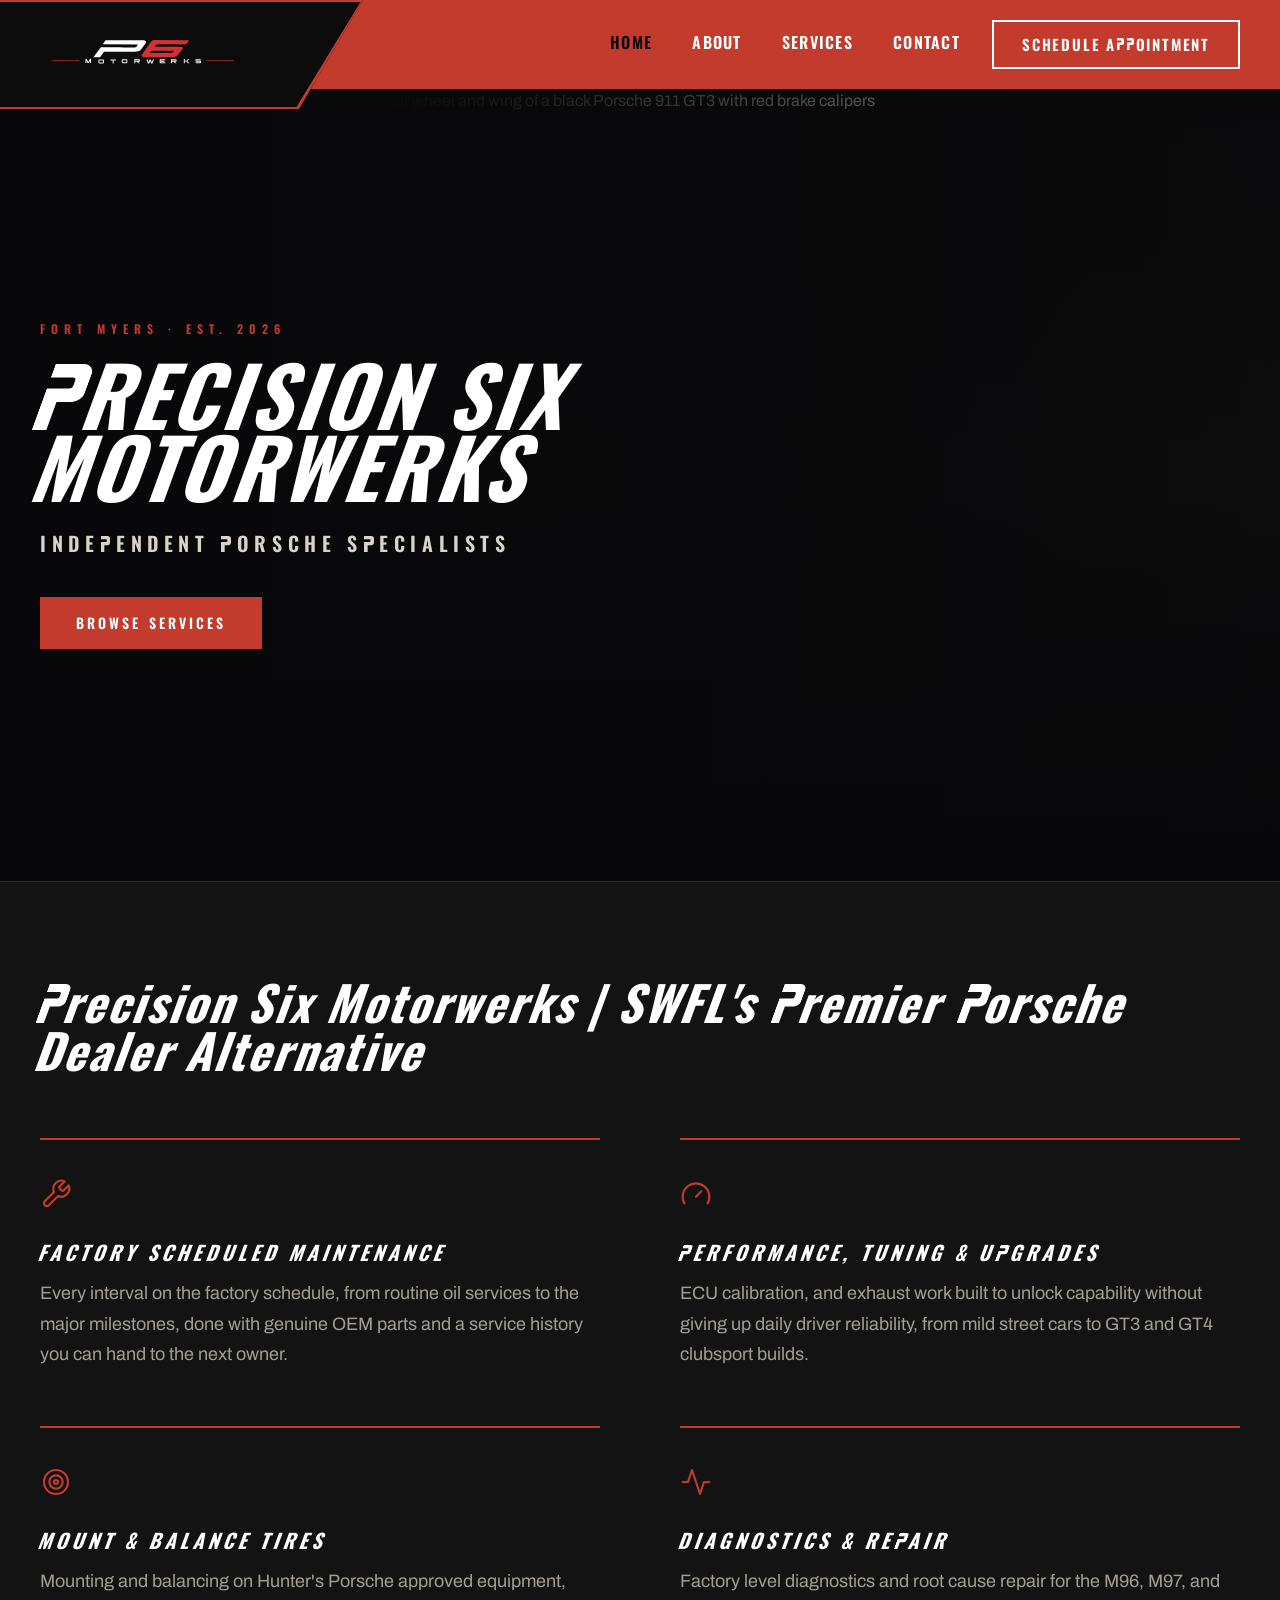
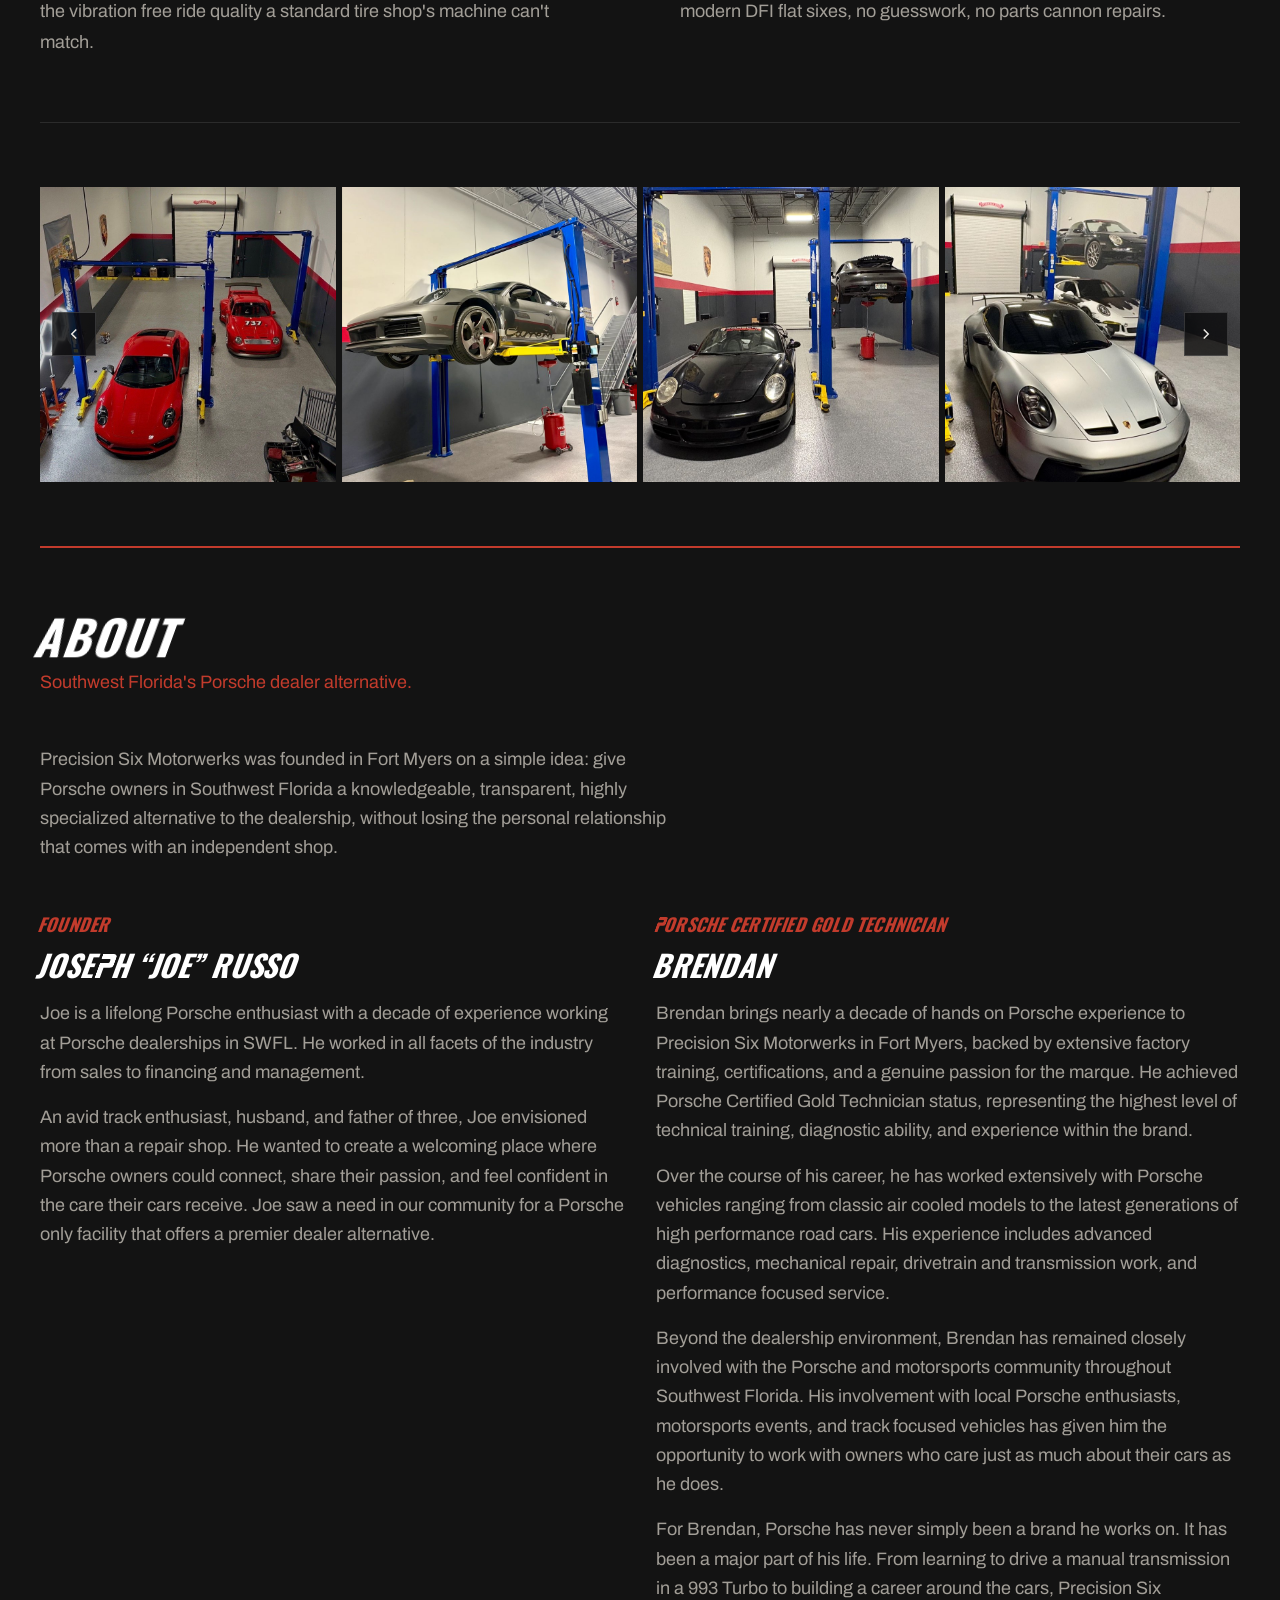
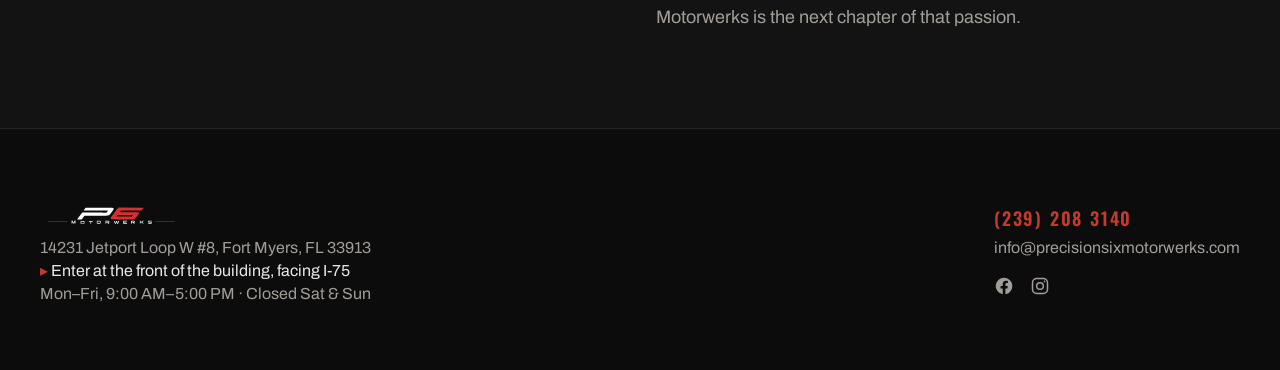
==== commit 31c3c637: "Update footer entrance note on all pages Co-Authored-By: Claude Opus 5.5 <noreply@anthropic.com>" ====
--- a/index.html
+++ b/index.html
@@ -10,7 +10,7 @@
 @media (min-width:1024px){.hero-photo{margin-left:28%;width:72%;object-position:0% 50%;-webkit-mask-image:linear-gradient(to right,transparent,#000 30%);mask-image:linear-gradient(to right,transparent,#000 30%)}}
 /* On phones, slide the photo 25% of the screen width to the right (the section clips whatever runs off the right edge) and fade the new left edge the same way. */
 @media (max-width:767px){.hero-photo{transform:translateX(25%);-webkit-mask-image:linear-gradient(to right,transparent,#000 30%);mask-image:linear-gradient(to right,transparent,#000 30%)}}
-</style><link rel="stylesheet" href="/assets/body-text.css"/></head><body><!--$--><div id="home" class="bg-[#0c0c0d] text-[#ece9e4] font-body"><header class="site-header sticky top-0 z-30 border-b border-white/10 bg-gradient-to-b from-[#161616] to-[#0c0c0d]/95 backdrop-blur"><div class="mx-auto flex max-w-[1400px] items-center justify-between px-6 py-4 md:px-10"><div class="site-logo flex items-center gap-3"><img src="/images/p6-logo.svg" alt="Precision Six Motorwerks" style="height:40px;width:auto;display:block"/></div><div class="flex items-center gap-8"><nav class="desktop-nav gap-10 font-label text-sm tracking-[0.18em]"><a href="#home" data-hash-nav class="pb-1 transition-colors nav-link-desktop is-active">HOME</a><a href="/about" class="pb-1 transition-colors nav-link-desktop">ABOUT</a><a href="/services" class="pb-1 transition-colors nav-link-desktop">SERVICES</a><a href="/contact" class="pb-1 transition-colors nav-link-desktop">CONTACT</a></nav><a href="/contact#schedule" class="desktop-cta bg-[#c23b2c] px-9 py-4 font-label text-sm tracking-[0.22em] text-white transition-colors hover:bg-[#a6301f]">SCHEDULE APPOINTMENT</a><button type="button" class="menu-toggle" data-menu-toggle aria-label="Toggle menu" aria-expanded="false"><svg data-icon-open viewBox="0 0 24 24" fill="none" stroke="currentColor" stroke-width="2" stroke-linecap="round"><line x1="3" y1="6" x2="21" y2="6"></line><line x1="3" y1="12" x2="21" y2="12"></line><line x1="3" y1="18" x2="21" y2="18"></line></svg><svg data-icon-close viewBox="0 0 24 24" fill="none" stroke="currentColor" stroke-width="2" stroke-linecap="round" style="display:none"><line x1="5" y1="5" x2="19" y2="19"></line><line x1="19" y1="5" x2="5" y2="19"></line></svg></button></div></div><div class="mobile-nav" data-mobile-nav><a href="#home" data-hash-nav class="is-active">HOME</a><a href="/about">ABOUT</a><a href="/services">SERVICES</a><a href="/contact">CONTACT</a><a href="/contact#schedule" class="mobile-cta">SCHEDULE APPOINTMENT</a></div></header><section class="relative isolate overflow-hidden"><div class="absolute inset-0"><img src="https://images.unsplash.com/photo-1658863567540-b8d86757bdf1?flip=h&amp;q=80&amp;w=1600&amp;auto=format&amp;fit=crop" alt="Rear wheel and wing of a black Porsche 911 GT3 with red brake calipers" class="hero-photo h-full w-full object-cover object-[70%_50%]" fetchpriority="high"/><div class="absolute inset-0 bg-gradient-to-r from-[#08080a] via-[#08080a]/70 to-transparent"></div><div class="absolute inset-0 bg-gradient-to-t from-[#08080a] via-transparent to-[#08080a]/40"></div></div><div class="relative mx-auto flex min-h-[88vh] max-w-[1400px] flex-col justify-center px-6 py-24 md:px-10"><p class="font-label mb-5 text-xs tracking-[0.5em] text-[#c23b2c]">FORT MYERS · EST. 2026</p><h1 class="font-label hero-title text-white tracking-[0.04em]"><span class="slant">PRECISION</span> <span class="slant">SIX</span><br/><span class="slant">MOTORWERKS</span></h1><p class="font-label mt-7 max-w-xl text-lg tracking-[0.28em] text-[#d8d4cd] sm:text-xl">INDEPENDENT PORSCHE SPECIALISTS</p><div class="mt-10"><a href="#services" class="inline-block bg-[#c23b2c] px-9 py-4 font-label text-sm tracking-[0.22em] text-white transition-colors hover:bg-[#a6301f]">BROWSE SERVICES</a></div></div></section><section id="services" class="border-t border-white/10 bg-[#131313]"><div class="mx-auto max-w-[1400px] px-6 py-24 md:px-10"><div class="mb-16"><h2 class="font-label text-4xl text-white sm:text-5xl tracking-[0.04em]"><span class="slant">Precision</span> <span class="slant">Six</span> <span class="slant">Motorwerks</span> <span class="slant">|</span> <span class="slant">SWFL's</span> <span class="slant">Premier</span> <span class="slant">Porsche</span> <span class="slant">Dealer</span> <span class="slant">Alternative</span></h2></div><!-- Service list: red rule, icon, spaced caps title, styled in /assets/service-cards.css under "Home service list". --><div class="svc-list grid grid-cols-1 md:grid-cols-2"><div data-reveal-card class="relative"><svg viewBox="0 0 24 24" fill="none" stroke="currentColor" stroke-width="1.6" stroke-linecap="round" stroke-linejoin="round" aria-hidden="true"><path d="M14.7 6.3a1 1 0 0 0 0 1.4l1.6 1.6a1 1 0 0 0 1.4 0l3.77-3.77a6 6 0 0 1-7.94 7.94l-6.91 6.91a2.12 2.12 0 0 1-3-3l6.91-6.91a6 6 0 0 1 7.94-7.94l-3.76 3.76z"/></svg><h3 class="font-label text-xl text-white sm:text-2xl"><span class="slant">Factory</span> <span class="slant">Scheduled</span> <span class="slant">Maintenance</span></h3><p class="text-sm leading-relaxed text-[#a29e97]">Every interval on the factory schedule, from routine oil services to the major milestones, done with genuine OEM parts and a service history you can hand to the next owner.</p></div><div data-reveal-card class="relative"><svg viewBox="0 0 24 24" fill="none" stroke="currentColor" stroke-width="1.6" stroke-linecap="round" stroke-linejoin="round" aria-hidden="true"><path d="m12 14 4-4"/><path d="M3.34 19a10 10 0 1 1 17.32 0"/></svg><h3 class="font-label text-xl text-white sm:text-2xl"><span class="slant">Performance,</span> <span class="slant">Tuning</span> <span class="slant"><span class="amp">&amp;</span></span> <span class="slant">Upgrades</span></h3><p class="text-sm leading-relaxed text-[#a29e97]">ECU calibration, and exhaust work built to unlock capability without giving up daily driver reliability, from mild street cars to GT3 and GT4 clubsport builds.</p></div><div data-reveal-card class="relative"><svg viewBox="0 0 24 24" fill="none" stroke="currentColor" stroke-width="1.6" stroke-linecap="round" stroke-linejoin="round" aria-hidden="true"><circle cx="12" cy="12" r="9"/><circle cx="12" cy="12" r="5"/><circle cx="12" cy="12" r="1.5"/></svg><h3 class="font-label text-xl text-white sm:text-2xl"><span class="slant">Mount</span> <span class="slant"><span class="amp">&amp;</span></span> <span class="slant">Balance</span> <span class="slant">Tires</span></h3><p class="text-sm leading-relaxed text-[#a29e97]">Mounting and balancing on Hunter's Porsche approved equipment, the vibration free ride quality a standard tire shop's machine can't match.</p></div><div data-reveal-card class="relative"><svg viewBox="0 0 24 24" fill="none" stroke="currentColor" stroke-width="1.6" stroke-linecap="round" stroke-linejoin="round" aria-hidden="true"><path d="M22 12h-4l-3 9L9 3l-3 9H2"/></svg><h3 class="font-label text-xl text-white sm:text-2xl"><span class="slant">Diagnostics</span> <span class="slant"><span class="amp">&amp;</span></span> <span class="slant">Repair</span></h3><p class="text-sm leading-relaxed text-[#a29e97]">Factory level diagnostics and root cause repair for the M96, M97, and modern DFI flat sixes, no guesswork, no parts cannon repairs.</p></div></div><!-- Photo carousel: /assets/instagram.js fills the track with shop photos, or Instagram posts once its feed ID is set. The same section is on the services and contact pages. --><div id="instagram" role="region" aria-label="Photos from the shop" style="scroll-margin-top:85px;margin-top:64px;padding-top:64px;border-top:1px solid rgba(255,255,255,0.1)"><div class="ig-wrap"><div class="ig-track"></div><button type="button" class="ig-arrow ig-prev" aria-label="Previous photos"><svg width="18" height="18" viewBox="0 0 24 24" fill="none" stroke="currentColor" stroke-width="2" aria-hidden="true"><path d="M15 18l-6-6 6-6"/></svg></button><button type="button" class="ig-arrow ig-next" aria-label="Next photos"><svg width="18" height="18" viewBox="0 0 24 24" fill="none" stroke="currentColor" stroke-width="2" aria-hidden="true"><path d="M9 18l6-6-6-6"/></svg></button></div></div><div id="about" style="scroll-margin-top:85px;margin-top:64px;padding-top:64px;border-top:2px solid #c23b2c"><h2 class="font-label text-4xl text-white sm:text-5xl tracking-[0.04em]" data-reveal><span class="slant">ABOUT</span></h2><p class="mt-2 max-w-sm text-sm leading-relaxed text-[#c23b2c]" data-reveal="1">Southwest Florida's Porsche dealer alternative.</p><div style="margin-top:48px" data-reveal="2"><p class="text-sm leading-relaxed text-[#a29e97]" style="max-width:640px">Precision Six Motorwerks was founded in Fort Myers on a simple idea: give Porsche owners in Southwest Florida a knowledgeable, transparent, highly specialized alternative to the dealership, without losing the personal relationship that comes with an independent shop.</p></div><div class="grid grid-cols-1 gap-8 md:grid-cols-2" style="margin-top:48px" data-reveal="3"><div><span class="font-display text-lg text-[#c23b2c]"><span class="slant">FOUNDER</span></span><h3 class="mt-2 font-display text-2xl text-white sm:text-3xl"><span class="slant">Joseph</span> <span class="slant">“Joe”</span> <span class="slant">Russo</span></h3><p class="mt-4 text-sm leading-relaxed text-[#a29e97]">Joe is a lifelong Porsche enthusiast with a decade of experience working at Porsche dealerships in SWFL. He worked in all facets of the industry from sales to financing and management.</p><p class="mt-4 text-sm leading-relaxed text-[#a29e97]">An avid track enthusiast, husband, and father of three, Joe envisioned more than a repair shop. He wanted to create a welcoming place where Porsche owners could connect, share their passion, and feel confident in the care their cars receive. Joe saw a need in our community for a Porsche only facility that offers a premier dealer alternative.</p></div><div><span class="font-display text-lg text-[#c23b2c]"><span class="slant">PORSCHE</span> <span class="slant">CERTIFIED</span> <span class="slant">GOLD</span> <span class="slant">TECHNICIAN</span></span><h3 class="mt-2 font-display text-2xl text-white sm:text-3xl"><span class="slant">Brendan</span></h3><p class="mt-4 text-sm leading-relaxed text-[#a29e97]">Brendan brings nearly a decade of hands on Porsche experience to Precision Six Motorwerks in Fort Myers, backed by extensive factory training, certifications, and a genuine passion for the marque. He achieved Porsche Certified Gold Technician status, representing the highest level of technical training, diagnostic ability, and experience within the brand.</p><p class="mt-4 text-sm leading-relaxed text-[#a29e97]">Over the course of his career, he has worked extensively with Porsche vehicles ranging from classic air cooled models to the latest generations of high performance road cars. His experience includes advanced diagnostics, mechanical repair, drivetrain and transmission work, and performance focused service.</p><p class="mt-4 text-sm leading-relaxed text-[#a29e97]">Beyond the dealership environment, Brendan has remained closely involved with the Porsche and motorsports community throughout Southwest Florida. His involvement with local Porsche enthusiasts, motorsports events, and track focused vehicles has given him the opportunity to work with owners who care just as much about their cars as he does.</p><p class="mt-4 text-sm leading-relaxed text-[#a29e97]">For Brendan, Porsche has never simply been a brand he works on. It has been a major part of his life. From learning to drive a manual transmission in a 993 Turbo to building a career around the cars, Precision Six Motorwerks is the next chapter of that passion.</p></div></div></div></div></section><footer class="border-t border-white/10 bg-[#0c0c0d]"><div class="mx-auto flex max-w-[1400px] flex-col gap-8 px-6 py-16 md:flex-row md:items-center md:justify-between md:px-10"><div><img src="/images/p6-logo.svg" alt="Precision Six Motorwerks" style="height:36px;width:auto;display:block"/><p class="mt-2 max-w-sm text-sm text-[#a29e97]"><a href="https://www.google.com/maps/dir/?api=1&amp;destination=14231+Jetport+Loop+W+%238,+Fort+Myers,+FL+33913" target="_blank" rel="noopener" class="transition-colors hover:text-[#e0523f]">14231 Jetport Loop W #8, Fort Myers, FL 33913</a><br/><span class="text-[#ece9e4]"><span class="text-[#c23b2c]">&#9656;</span> Entrance at front of building</span><br/>Mon–Fri, 9:00 AM–5:00 PM · Closed Sat &amp; Sun</p></div><div><a href="tel:12392083140" class="font-label text-lg tracking-[0.1em] text-[#c23b2c] transition-colors hover:text-[#e0523f]">(239) 208 3140</a><a href="mailto:info@precisionsixmotorwerks.com" class="mt-1 text-sm text-[#a29e97] transition-colors hover:text-[#e0523f]" style="display:block">info@precisionsixmotorwerks.com</a><div class="social-icons" style="margin-top:16px"><a href="https://www.facebook.com/people/Precision-Six-Motorwerks/61594132116710/" target="_blank" rel="noopener" aria-label="Facebook"><svg viewBox="0 0 24 24" fill="currentColor"><path d="M22 12a10 10 0 1 0-11.5 9.87v-6.98H7.9V12h2.6V9.8c0-2.56 1.52-3.98 3.86-3.98 1.12 0 2.3.2 2.3.2v2.5h-1.3c-1.28 0-1.68.8-1.68 1.62V12h2.86l-.46 2.89h-2.4v6.98A10 10 0 0 0 22 12Z"></path></svg></a><a href="https://www.instagram.com/precisionsixmotorwerks" target="_blank" rel="noopener" aria-label="Instagram"><svg viewBox="0 0 24 24" fill="none" stroke="currentColor" stroke-width="1.8"><rect x="3" y="3" width="18" height="18" rx="5"></rect><circle cx="12" cy="12" r="4"></circle><circle cx="17.5" cy="6.5" r="1" fill="currentColor" stroke="none"></circle></svg></a></div></div></div></footer><!-- Join the P6 Community popup: opened by /assets/subscribe.js, signups go to the "P6 Subscribers" Google Sheet. --><dialog id="subscribe-popup" class="sub-dialog" aria-labelledby="sub-title"><div class="sub-inner"><div class="sub-panel"><div class="sub-stripes" aria-hidden="true"></div><h2 id="sub-title" class="font-display text-white"><span class="slant">JOIN</span> <span class="slant">THE</span> <span class="slant">P<span class="text-[#c23b2c]">6</span></span> <span class="slant">COMMUNITY</span></h2><p class="sub-lede">Built by Porsche enthusiasts, for Porsche enthusiasts. Get shop news, maintenance tips, and event invites.</p><form class="sub-form"><input type="text" name="_gotcha" tabindex="-1" autocomplete="off" aria-hidden="true" style="position:absolute;left:-9999px"/><div class="sub-row"><div><label class="sr-only" for="sub-first-name">First name</label><input id="sub-first-name" name="first-name" type="text" placeholder="First Name" autocomplete="given-name" required/></div><div><label class="sr-only" for="sub-last-name">Last name</label><input id="sub-last-name" name="last-name" type="text" placeholder="Last Name" autocomplete="family-name" required/></div></div><label class="sr-only" for="sub-email">Email</label><input id="sub-email" name="email" type="email" placeholder="Email" autocomplete="email" required/><label class="sr-only" for="sub-car">Car I drive</label><input id="sub-car" name="car" type="text" placeholder="Car I drive, e.g. 2019 911 Carrera S" maxlength="100" autocomplete="off" required/><button type="submit" class="submit-btn">JOIN THE COMMUNITY</button><p class="form-status" aria-live="polite"></p></form><div class="sub-thanks" hidden><h3 class="font-display text-3xl text-white"><span class="slant">YOU'RE</span> <span class="slant">IN.</span></h3><p>Thanks for joining. Watch your inbox for news from the shop.</p></div></div><div class="sub-photo"><img class="sub-bg" src="/images/shop/shop-2.jpg" alt="A silver Porsche 911 GT3 on a lift inside the P6 Motorwerks shop" loading="lazy"/><img class="sub-logo" src="/images/p6-logo.svg" alt="" aria-hidden="true"/></div></div><form method="dialog"><button type="submit" class="sub-close" aria-label="Close"><svg viewBox="0 0 24 24" fill="none" stroke="currentColor" stroke-width="2" stroke-linecap="round" aria-hidden="true"><line x1="5" y1="5" x2="19" y2="19"></line><line x1="19" y1="5" x2="5" y2="19"></line></svg></button></form></dialog></div><script>(function(t){let s;try{s=JSON.parse(sessionStorage.getItem(t.storageKey)||"{}")}catch(e){console.error(e);return}const c=t.key||window.history.state?.__TSR_key,r=c?s[c]:void 0;if(t.shouldScrollRestoration&&r&&typeof r=="object"&&Object.keys(r).length>0){for(const e in r){const o=r[e];if(!o||typeof o!="object")continue;const l=o.scrollX,i=o.scrollY;if(!(!Number.isFinite(l)||!Number.isFinite(i))){if(e==="window")window.scrollTo({top:i,left:l,behavior:t.behavior});else if(e){let n;try{n=document.querySelector(e)}catch{continue}n&&(n.scrollLeft=l,n.scrollTop=i)}}}return}const a=window.location.hash.split("#",2)[1];if(a){const e=window.history.state?.__hashScrollIntoViewOptions??!0;if(e){const o=document.getElementById(a);o&&o.scrollIntoView(e)}return}window.scrollTo({top:0,left:0,behavior:t.behavior})})({"storageKey":"tsr-scroll-restoration-v1_3","shouldScrollRestoration":true});document.currentScript.remove()</script><!--/$--><script class="$tsr" id="$tsr-stream-barrier">(self.$R=self.$R||{})["tsr"]=[];self.$_TSR={h(){this.hydrated=!0,this.c()},e(){this.streamEnded=!0,this.c()},c(){this.hydrated&&this.streamEnded&&(delete self.$_TSR,delete self.$R.tsr)},p(e){this.initialized?e():this.buffer.push(e)},buffer:[]};$_TSR.router=($R=>$R[0]={manifest:$R[1]={routes:$R[2]={__root__:$R[3]={preloads:$R[4]=["/assets/index-BtHvfP3P.js"],assets:$R[5]=[$R[6]={tag:"link",attrs:$R[7]={rel:"stylesheet",href:"/assets/index-D637ba7w.css",type:"text/css"}},$R[8]={tag:"script",attrs:$R[9]={type:"module",async:!0},children:"import(\"/assets/index-BtHvfP3P.js\")"}]},"/":$R[10]={preloads:$R[11]=["/assets/index-jSz5Od2O.js"]}}},matches:$R[12]=[$R[13]={i:"__root__ ",u:1787406322075,s:"success",ssr:!0},$R[14]={i:"  ",u:1787406322075,s:"success",ssr:!0}],lastMatchId:"  "})($R["tsr"]);$_TSR.e();document.currentScript.remove()</script><script src="/assets/site.js"></script><script src="/assets/instagram.js" defer></script><script src="/assets/subscribe.js" defer></script><script type="application/ld+json">
+</style><link rel="stylesheet" href="/assets/body-text.css"/></head><body><!--$--><div id="home" class="bg-[#0c0c0d] text-[#ece9e4] font-body"><header class="site-header sticky top-0 z-30 border-b border-white/10 bg-gradient-to-b from-[#161616] to-[#0c0c0d]/95 backdrop-blur"><div class="mx-auto flex max-w-[1400px] items-center justify-between px-6 py-4 md:px-10"><div class="site-logo flex items-center gap-3"><img src="/images/p6-logo.svg" alt="Precision Six Motorwerks" style="height:40px;width:auto;display:block"/></div><div class="flex items-center gap-8"><nav class="desktop-nav gap-10 font-label text-sm tracking-[0.18em]"><a href="#home" data-hash-nav class="pb-1 transition-colors nav-link-desktop is-active">HOME</a><a href="/about" class="pb-1 transition-colors nav-link-desktop">ABOUT</a><a href="/services" class="pb-1 transition-colors nav-link-desktop">SERVICES</a><a href="/contact" class="pb-1 transition-colors nav-link-desktop">CONTACT</a></nav><a href="/contact#schedule" class="desktop-cta bg-[#c23b2c] px-9 py-4 font-label text-sm tracking-[0.22em] text-white transition-colors hover:bg-[#a6301f]">SCHEDULE APPOINTMENT</a><button type="button" class="menu-toggle" data-menu-toggle aria-label="Toggle menu" aria-expanded="false"><svg data-icon-open viewBox="0 0 24 24" fill="none" stroke="currentColor" stroke-width="2" stroke-linecap="round"><line x1="3" y1="6" x2="21" y2="6"></line><line x1="3" y1="12" x2="21" y2="12"></line><line x1="3" y1="18" x2="21" y2="18"></line></svg><svg data-icon-close viewBox="0 0 24 24" fill="none" stroke="currentColor" stroke-width="2" stroke-linecap="round" style="display:none"><line x1="5" y1="5" x2="19" y2="19"></line><line x1="19" y1="5" x2="5" y2="19"></line></svg></button></div></div><div class="mobile-nav" data-mobile-nav><a href="#home" data-hash-nav class="is-active">HOME</a><a href="/about">ABOUT</a><a href="/services">SERVICES</a><a href="/contact">CONTACT</a><a href="/contact#schedule" class="mobile-cta">SCHEDULE APPOINTMENT</a></div></header><section class="relative isolate overflow-hidden"><div class="absolute inset-0"><img src="https://images.unsplash.com/photo-1658863567540-b8d86757bdf1?flip=h&amp;q=80&amp;w=1600&amp;auto=format&amp;fit=crop" alt="Rear wheel and wing of a black Porsche 911 GT3 with red brake calipers" class="hero-photo h-full w-full object-cover object-[70%_50%]" fetchpriority="high"/><div class="absolute inset-0 bg-gradient-to-r from-[#08080a] via-[#08080a]/70 to-transparent"></div><div class="absolute inset-0 bg-gradient-to-t from-[#08080a] via-transparent to-[#08080a]/40"></div></div><div class="relative mx-auto flex min-h-[88vh] max-w-[1400px] flex-col justify-center px-6 py-24 md:px-10"><p class="font-label mb-5 text-xs tracking-[0.5em] text-[#c23b2c]">FORT MYERS · EST. 2026</p><h1 class="font-label hero-title text-white tracking-[0.04em]"><span class="slant">PRECISION</span> <span class="slant">SIX</span><br/><span class="slant">MOTORWERKS</span></h1><p class="font-label mt-7 max-w-xl text-lg tracking-[0.28em] text-[#d8d4cd] sm:text-xl">INDEPENDENT PORSCHE SPECIALISTS</p><div class="mt-10"><a href="#services" class="inline-block bg-[#c23b2c] px-9 py-4 font-label text-sm tracking-[0.22em] text-white transition-colors hover:bg-[#a6301f]">BROWSE SERVICES</a></div></div></section><section id="services" class="border-t border-white/10 bg-[#131313]"><div class="mx-auto max-w-[1400px] px-6 py-24 md:px-10"><div class="mb-16"><h2 class="font-label text-4xl text-white sm:text-5xl tracking-[0.04em]"><span class="slant">Precision</span> <span class="slant">Six</span> <span class="slant">Motorwerks</span> <span class="slant">|</span> <span class="slant">SWFL's</span> <span class="slant">Premier</span> <span class="slant">Porsche</span> <span class="slant">Dealer</span> <span class="slant">Alternative</span></h2></div><!-- Service list: red rule, icon, spaced caps title, styled in /assets/service-cards.css under "Home service list". --><div class="svc-list grid grid-cols-1 md:grid-cols-2"><div data-reveal-card class="relative"><svg viewBox="0 0 24 24" fill="none" stroke="currentColor" stroke-width="1.6" stroke-linecap="round" stroke-linejoin="round" aria-hidden="true"><path d="M14.7 6.3a1 1 0 0 0 0 1.4l1.6 1.6a1 1 0 0 0 1.4 0l3.77-3.77a6 6 0 0 1-7.94 7.94l-6.91 6.91a2.12 2.12 0 0 1-3-3l6.91-6.91a6 6 0 0 1 7.94-7.94l-3.76 3.76z"/></svg><h3 class="font-label text-xl text-white sm:text-2xl"><span class="slant">Factory</span> <span class="slant">Scheduled</span> <span class="slant">Maintenance</span></h3><p class="text-sm leading-relaxed text-[#a29e97]">Every interval on the factory schedule, from routine oil services to the major milestones, done with genuine OEM parts and a service history you can hand to the next owner.</p></div><div data-reveal-card class="relative"><svg viewBox="0 0 24 24" fill="none" stroke="currentColor" stroke-width="1.6" stroke-linecap="round" stroke-linejoin="round" aria-hidden="true"><path d="m12 14 4-4"/><path d="M3.34 19a10 10 0 1 1 17.32 0"/></svg><h3 class="font-label text-xl text-white sm:text-2xl"><span class="slant">Performance,</span> <span class="slant">Tuning</span> <span class="slant"><span class="amp">&amp;</span></span> <span class="slant">Upgrades</span></h3><p class="text-sm leading-relaxed text-[#a29e97]">ECU calibration, and exhaust work built to unlock capability without giving up daily driver reliability, from mild street cars to GT3 and GT4 clubsport builds.</p></div><div data-reveal-card class="relative"><svg viewBox="0 0 24 24" fill="none" stroke="currentColor" stroke-width="1.6" stroke-linecap="round" stroke-linejoin="round" aria-hidden="true"><circle cx="12" cy="12" r="9"/><circle cx="12" cy="12" r="5"/><circle cx="12" cy="12" r="1.5"/></svg><h3 class="font-label text-xl text-white sm:text-2xl"><span class="slant">Mount</span> <span class="slant"><span class="amp">&amp;</span></span> <span class="slant">Balance</span> <span class="slant">Tires</span></h3><p class="text-sm leading-relaxed text-[#a29e97]">Mounting and balancing on Hunter's Porsche approved equipment, the vibration free ride quality a standard tire shop's machine can't match.</p></div><div data-reveal-card class="relative"><svg viewBox="0 0 24 24" fill="none" stroke="currentColor" stroke-width="1.6" stroke-linecap="round" stroke-linejoin="round" aria-hidden="true"><path d="M22 12h-4l-3 9L9 3l-3 9H2"/></svg><h3 class="font-label text-xl text-white sm:text-2xl"><span class="slant">Diagnostics</span> <span class="slant"><span class="amp">&amp;</span></span> <span class="slant">Repair</span></h3><p class="text-sm leading-relaxed text-[#a29e97]">Factory level diagnostics and root cause repair for the M96, M97, and modern DFI flat sixes, no guesswork, no parts cannon repairs.</p></div></div><!-- Photo carousel: /assets/instagram.js fills the track with shop photos, or Instagram posts once its feed ID is set. The same section is on the services and contact pages. --><div id="instagram" role="region" aria-label="Photos from the shop" style="scroll-margin-top:85px;margin-top:64px;padding-top:64px;border-top:1px solid rgba(255,255,255,0.1)"><div class="ig-wrap"><div class="ig-track"></div><button type="button" class="ig-arrow ig-prev" aria-label="Previous photos"><svg width="18" height="18" viewBox="0 0 24 24" fill="none" stroke="currentColor" stroke-width="2" aria-hidden="true"><path d="M15 18l-6-6 6-6"/></svg></button><button type="button" class="ig-arrow ig-next" aria-label="Next photos"><svg width="18" height="18" viewBox="0 0 24 24" fill="none" stroke="currentColor" stroke-width="2" aria-hidden="true"><path d="M9 18l6-6-6-6"/></svg></button></div></div><div id="about" style="scroll-margin-top:85px;margin-top:64px;padding-top:64px;border-top:2px solid #c23b2c"><h2 class="font-label text-4xl text-white sm:text-5xl tracking-[0.04em]" data-reveal><span class="slant">ABOUT</span></h2><p class="mt-2 max-w-sm text-sm leading-relaxed text-[#c23b2c]" data-reveal="1">Southwest Florida's Porsche dealer alternative.</p><div style="margin-top:48px" data-reveal="2"><p class="text-sm leading-relaxed text-[#a29e97]" style="max-width:640px">Precision Six Motorwerks was founded in Fort Myers on a simple idea: give Porsche owners in Southwest Florida a knowledgeable, transparent, highly specialized alternative to the dealership, without losing the personal relationship that comes with an independent shop.</p></div><div class="grid grid-cols-1 gap-8 md:grid-cols-2" style="margin-top:48px" data-reveal="3"><div><span class="font-display text-lg text-[#c23b2c]"><span class="slant">FOUNDER</span></span><h3 class="mt-2 font-display text-2xl text-white sm:text-3xl"><span class="slant">Joseph</span> <span class="slant">“Joe”</span> <span class="slant">Russo</span></h3><p class="mt-4 text-sm leading-relaxed text-[#a29e97]">Joe is a lifelong Porsche enthusiast with a decade of experience working at Porsche dealerships in SWFL. He worked in all facets of the industry from sales to financing and management.</p><p class="mt-4 text-sm leading-relaxed text-[#a29e97]">An avid track enthusiast, husband, and father of three, Joe envisioned more than a repair shop. He wanted to create a welcoming place where Porsche owners could connect, share their passion, and feel confident in the care their cars receive. Joe saw a need in our community for a Porsche only facility that offers a premier dealer alternative.</p></div><div><span class="font-display text-lg text-[#c23b2c]"><span class="slant">PORSCHE</span> <span class="slant">CERTIFIED</span> <span class="slant">GOLD</span> <span class="slant">TECHNICIAN</span></span><h3 class="mt-2 font-display text-2xl text-white sm:text-3xl"><span class="slant">Brendan</span></h3><p class="mt-4 text-sm leading-relaxed text-[#a29e97]">Brendan brings nearly a decade of hands on Porsche experience to Precision Six Motorwerks in Fort Myers, backed by extensive factory training, certifications, and a genuine passion for the marque. He achieved Porsche Certified Gold Technician status, representing the highest level of technical training, diagnostic ability, and experience within the brand.</p><p class="mt-4 text-sm leading-relaxed text-[#a29e97]">Over the course of his career, he has worked extensively with Porsche vehicles ranging from classic air cooled models to the latest generations of high performance road cars. His experience includes advanced diagnostics, mechanical repair, drivetrain and transmission work, and performance focused service.</p><p class="mt-4 text-sm leading-relaxed text-[#a29e97]">Beyond the dealership environment, Brendan has remained closely involved with the Porsche and motorsports community throughout Southwest Florida. His involvement with local Porsche enthusiasts, motorsports events, and track focused vehicles has given him the opportunity to work with owners who care just as much about their cars as he does.</p><p class="mt-4 text-sm leading-relaxed text-[#a29e97]">For Brendan, Porsche has never simply been a brand he works on. It has been a major part of his life. From learning to drive a manual transmission in a 993 Turbo to building a career around the cars, Precision Six Motorwerks is the next chapter of that passion.</p></div></div></div></div></section><footer class="border-t border-white/10 bg-[#0c0c0d]"><div class="mx-auto flex max-w-[1400px] flex-col gap-8 px-6 py-16 md:flex-row md:items-center md:justify-between md:px-10"><div><img src="/images/p6-logo.svg" alt="Precision Six Motorwerks" style="height:36px;width:auto;display:block"/><p class="mt-2 max-w-sm text-sm text-[#a29e97]"><a href="https://www.google.com/maps/dir/?api=1&amp;destination=14231+Jetport+Loop+W+%238,+Fort+Myers,+FL+33913" target="_blank" rel="noopener" class="transition-colors hover:text-[#e0523f]">14231 Jetport Loop W #8, Fort Myers, FL 33913</a><br/><span class="text-[#ece9e4]"><span class="text-[#c23b2c]">&#9656;</span> Enter at the front of the building, facing I-75</span><br/>Mon–Fri, 9:00 AM–5:00 PM · Closed Sat &amp; Sun</p></div><div><a href="tel:12392083140" class="font-label text-lg tracking-[0.1em] text-[#c23b2c] transition-colors hover:text-[#e0523f]">(239) 208 3140</a><a href="mailto:info@precisionsixmotorwerks.com" class="mt-1 text-sm text-[#a29e97] transition-colors hover:text-[#e0523f]" style="display:block">info@precisionsixmotorwerks.com</a><div class="social-icons" style="margin-top:16px"><a href="https://www.facebook.com/people/Precision-Six-Motorwerks/61594132116710/" target="_blank" rel="noopener" aria-label="Facebook"><svg viewBox="0 0 24 24" fill="currentColor"><path d="M22 12a10 10 0 1 0-11.5 9.87v-6.98H7.9V12h2.6V9.8c0-2.56 1.52-3.98 3.86-3.98 1.12 0 2.3.2 2.3.2v2.5h-1.3c-1.28 0-1.68.8-1.68 1.62V12h2.86l-.46 2.89h-2.4v6.98A10 10 0 0 0 22 12Z"></path></svg></a><a href="https://www.instagram.com/precisionsixmotorwerks" target="_blank" rel="noopener" aria-label="Instagram"><svg viewBox="0 0 24 24" fill="none" stroke="currentColor" stroke-width="1.8"><rect x="3" y="3" width="18" height="18" rx="5"></rect><circle cx="12" cy="12" r="4"></circle><circle cx="17.5" cy="6.5" r="1" fill="currentColor" stroke="none"></circle></svg></a></div></div></div></footer><!-- Join the P6 Community popup: opened by /assets/subscribe.js, signups go to the "P6 Subscribers" Google Sheet. --><dialog id="subscribe-popup" class="sub-dialog" aria-labelledby="sub-title"><div class="sub-inner"><div class="sub-panel"><div class="sub-stripes" aria-hidden="true"></div><h2 id="sub-title" class="font-display text-white"><span class="slant">JOIN</span> <span class="slant">THE</span> <span class="slant">P<span class="text-[#c23b2c]">6</span></span> <span class="slant">COMMUNITY</span></h2><p class="sub-lede">Built by Porsche enthusiasts, for Porsche enthusiasts. Get shop news, maintenance tips, and event invites.</p><form class="sub-form"><input type="text" name="_gotcha" tabindex="-1" autocomplete="off" aria-hidden="true" style="position:absolute;left:-9999px"/><div class="sub-row"><div><label class="sr-only" for="sub-first-name">First name</label><input id="sub-first-name" name="first-name" type="text" placeholder="First Name" autocomplete="given-name" required/></div><div><label class="sr-only" for="sub-last-name">Last name</label><input id="sub-last-name" name="last-name" type="text" placeholder="Last Name" autocomplete="family-name" required/></div></div><label class="sr-only" for="sub-email">Email</label><input id="sub-email" name="email" type="email" placeholder="Email" autocomplete="email" required/><label class="sr-only" for="sub-car">Car I drive</label><input id="sub-car" name="car" type="text" placeholder="Car I drive, e.g. 2019 911 Carrera S" maxlength="100" autocomplete="off" required/><button type="submit" class="submit-btn">JOIN THE COMMUNITY</button><p class="form-status" aria-live="polite"></p></form><div class="sub-thanks" hidden><h3 class="font-display text-3xl text-white"><span class="slant">YOU'RE</span> <span class="slant">IN.</span></h3><p>Thanks for joining. Watch your inbox for news from the shop.</p></div></div><div class="sub-photo"><img class="sub-bg" src="/images/shop/shop-2.jpg" alt="A silver Porsche 911 GT3 on a lift inside the P6 Motorwerks shop" loading="lazy"/><img class="sub-logo" src="/images/p6-logo.svg" alt="" aria-hidden="true"/></div></div><form method="dialog"><button type="submit" class="sub-close" aria-label="Close"><svg viewBox="0 0 24 24" fill="none" stroke="currentColor" stroke-width="2" stroke-linecap="round" aria-hidden="true"><line x1="5" y1="5" x2="19" y2="19"></line><line x1="19" y1="5" x2="5" y2="19"></line></svg></button></form></dialog></div><script>(function(t){let s;try{s=JSON.parse(sessionStorage.getItem(t.storageKey)||"{}")}catch(e){console.error(e);return}const c=t.key||window.history.state?.__TSR_key,r=c?s[c]:void 0;if(t.shouldScrollRestoration&&r&&typeof r=="object"&&Object.keys(r).length>0){for(const e in r){const o=r[e];if(!o||typeof o!="object")continue;const l=o.scrollX,i=o.scrollY;if(!(!Number.isFinite(l)||!Number.isFinite(i))){if(e==="window")window.scrollTo({top:i,left:l,behavior:t.behavior});else if(e){let n;try{n=document.querySelector(e)}catch{continue}n&&(n.scrollLeft=l,n.scrollTop=i)}}}return}const a=window.location.hash.split("#",2)[1];if(a){const e=window.history.state?.__hashScrollIntoViewOptions??!0;if(e){const o=document.getElementById(a);o&&o.scrollIntoView(e)}return}window.scrollTo({top:0,left:0,behavior:t.behavior})})({"storageKey":"tsr-scroll-restoration-v1_3","shouldScrollRestoration":true});document.currentScript.remove()</script><!--/$--><script class="$tsr" id="$tsr-stream-barrier">(self.$R=self.$R||{})["tsr"]=[];self.$_TSR={h(){this.hydrated=!0,this.c()},e(){this.streamEnded=!0,this.c()},c(){this.hydrated&&this.streamEnded&&(delete self.$_TSR,delete self.$R.tsr)},p(e){this.initialized?e():this.buffer.push(e)},buffer:[]};$_TSR.router=($R=>$R[0]={manifest:$R[1]={routes:$R[2]={__root__:$R[3]={preloads:$R[4]=["/assets/index-BtHvfP3P.js"],assets:$R[5]=[$R[6]={tag:"link",attrs:$R[7]={rel:"stylesheet",href:"/assets/index-D637ba7w.css",type:"text/css"}},$R[8]={tag:"script",attrs:$R[9]={type:"module",async:!0},children:"import(\"/assets/index-BtHvfP3P.js\")"}]},"/":$R[10]={preloads:$R[11]=["/assets/index-jSz5Od2O.js"]}}},matches:$R[12]=[$R[13]={i:"__root__ ",u:1787406322075,s:"success",ssr:!0},$R[14]={i:"  ",u:1787406322075,s:"success",ssr:!0}],lastMatchId:"  "})($R["tsr"]);$_TSR.e();document.currentScript.remove()</script><script src="/assets/site.js"></script><script src="/assets/instagram.js" defer></script><script src="/assets/subscribe.js" defer></script><script type="application/ld+json">
 {
   "@context": "https://schema.org",
   "@type": "AutoRepair",
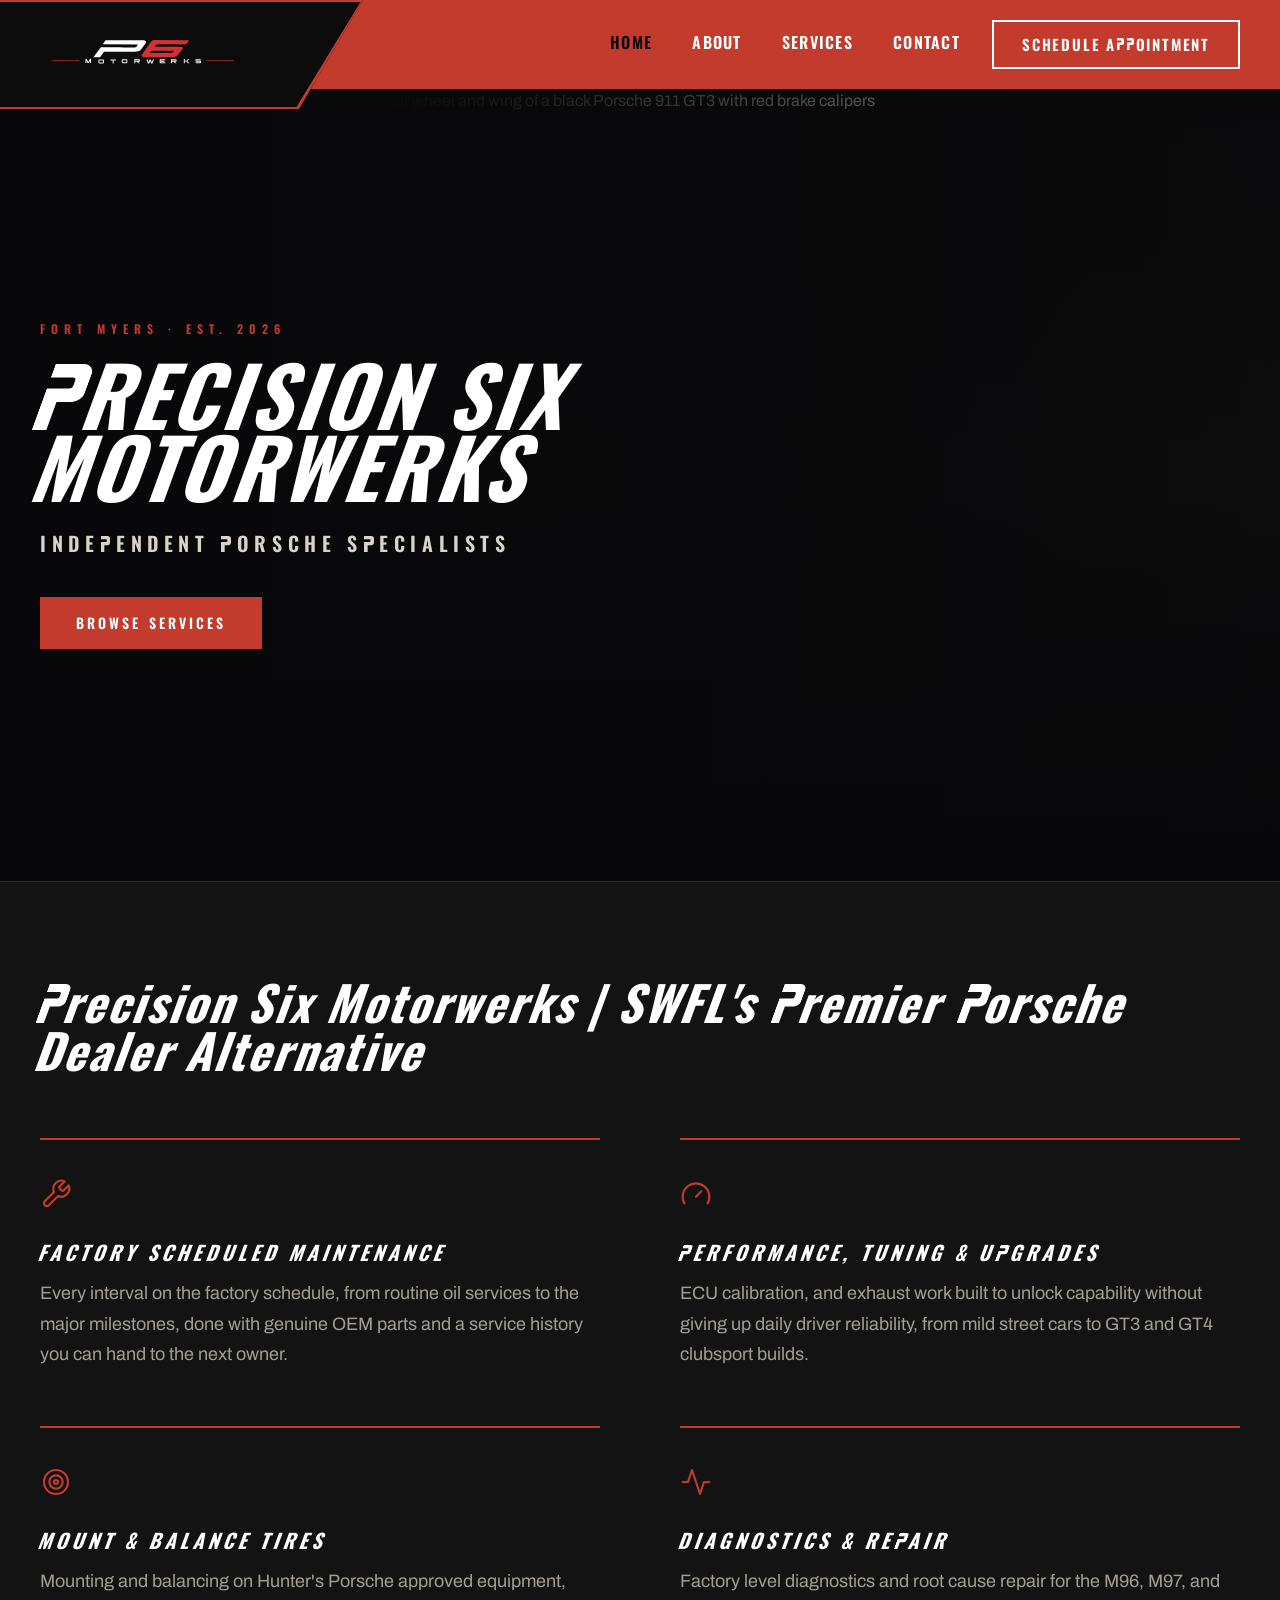
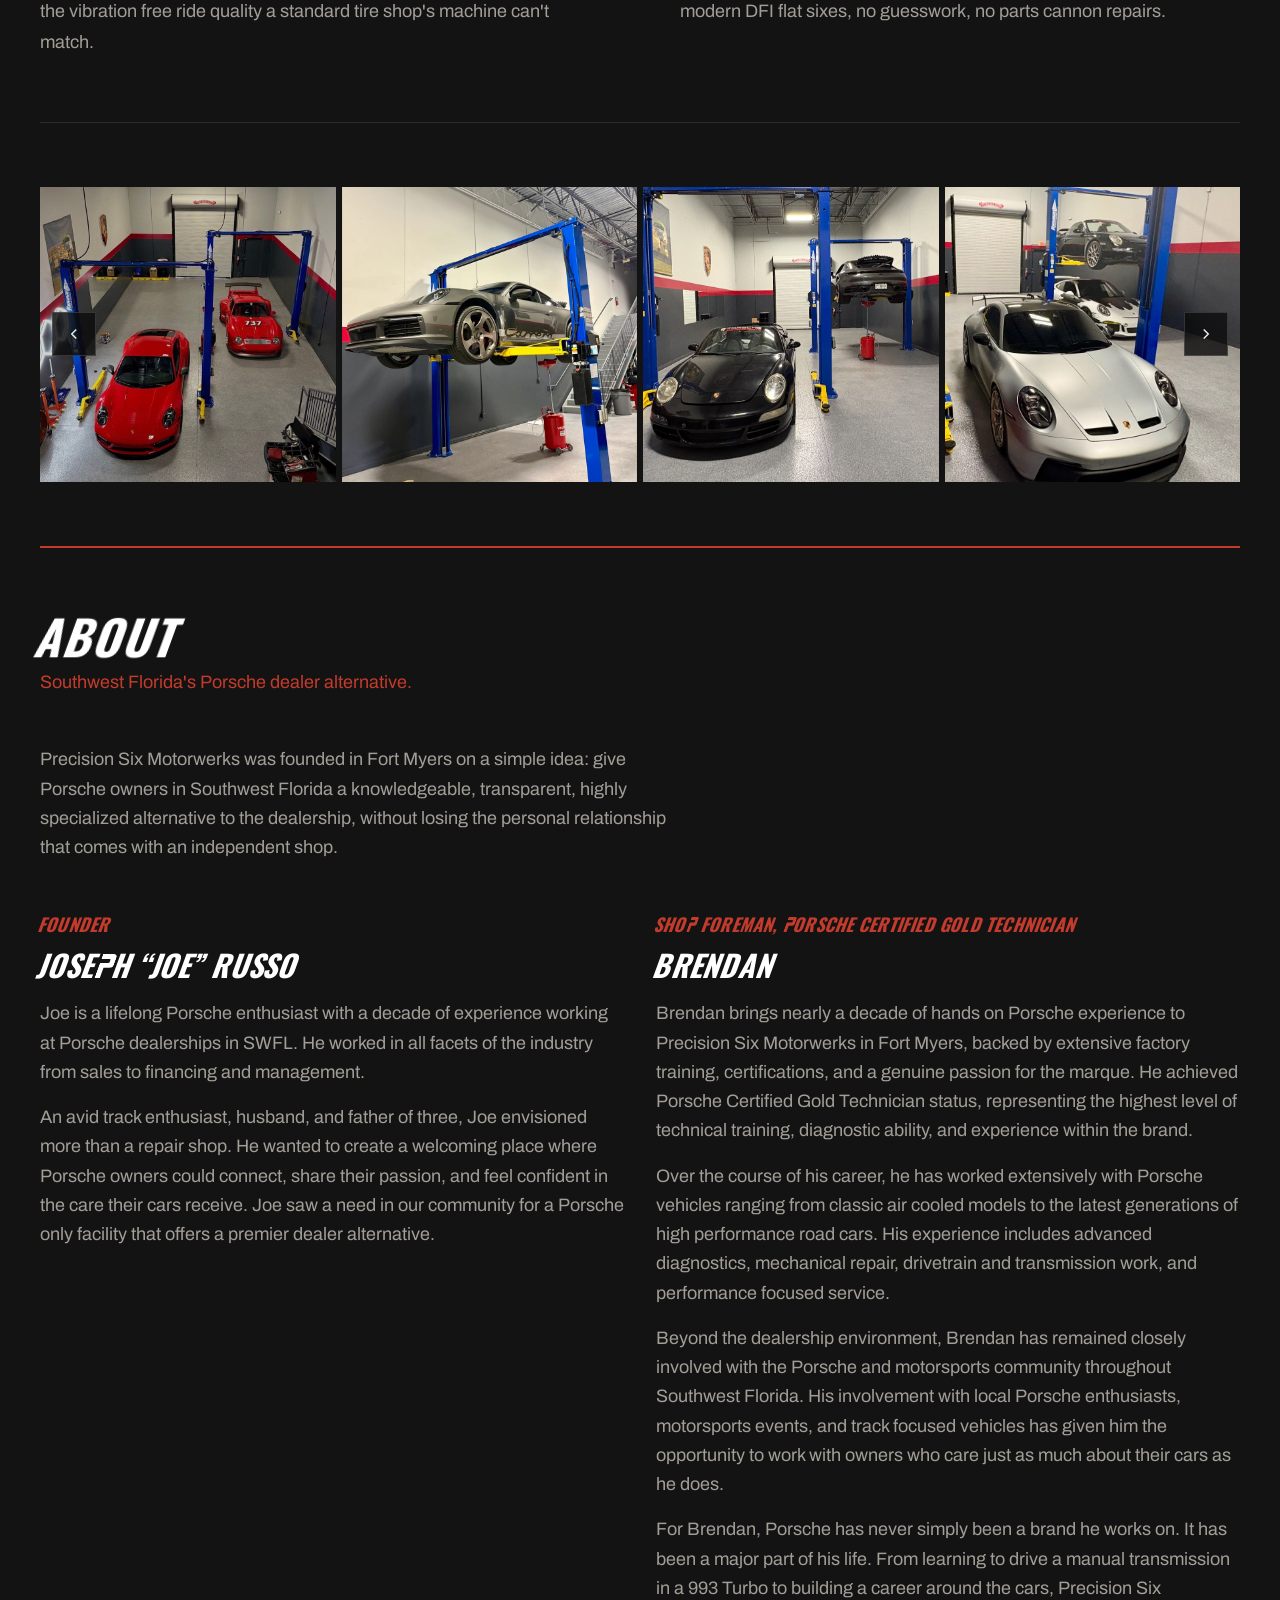
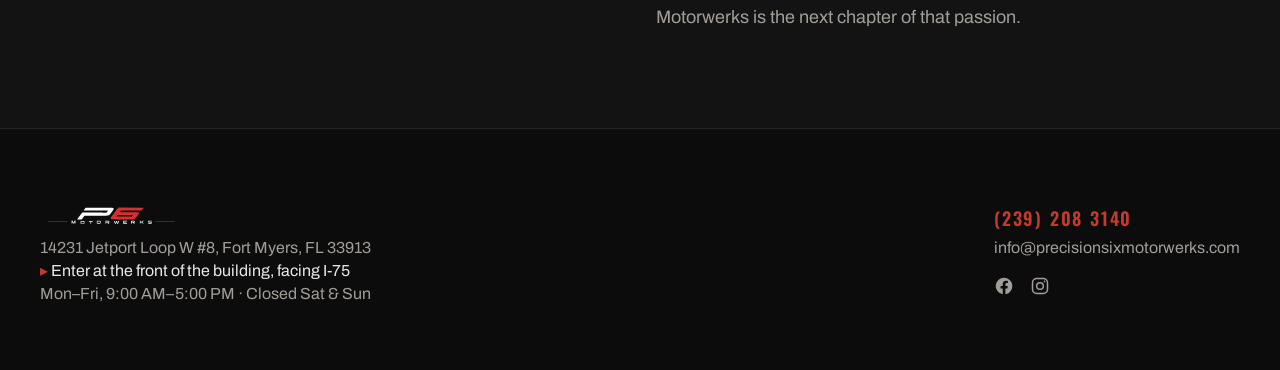
==== commit d2f656a4: "Add Shop Foreman to Brendan's title Co-Authored-By: Claude Opus 5.5 <noreply@anthropic.com>" ====
--- a/index.html
+++ b/index.html
@@ -10,7 +10,7 @@
 @media (min-width:1024px){.hero-photo{margin-left:28%;width:72%;object-position:0% 50%;-webkit-mask-image:linear-gradient(to right,transparent,#000 30%);mask-image:linear-gradient(to right,transparent,#000 30%)}}
 /* On phones, slide the photo 25% of the screen width to the right (the section clips whatever runs off the right edge) and fade the new left edge the same way. */
 @media (max-width:767px){.hero-photo{transform:translateX(25%);-webkit-mask-image:linear-gradient(to right,transparent,#000 30%);mask-image:linear-gradient(to right,transparent,#000 30%)}}
-</style><link rel="stylesheet" href="/assets/body-text.css"/></head><body><!--$--><div id="home" class="bg-[#0c0c0d] text-[#ece9e4] font-body"><header class="site-header sticky top-0 z-30 border-b border-white/10 bg-gradient-to-b from-[#161616] to-[#0c0c0d]/95 backdrop-blur"><div class="mx-auto flex max-w-[1400px] items-center justify-between px-6 py-4 md:px-10"><div class="site-logo flex items-center gap-3"><img src="/images/p6-logo.svg" alt="Precision Six Motorwerks" style="height:40px;width:auto;display:block"/></div><div class="flex items-center gap-8"><nav class="desktop-nav gap-10 font-label text-sm tracking-[0.18em]"><a href="#home" data-hash-nav class="pb-1 transition-colors nav-link-desktop is-active">HOME</a><a href="/about" class="pb-1 transition-colors nav-link-desktop">ABOUT</a><a href="/services" class="pb-1 transition-colors nav-link-desktop">SERVICES</a><a href="/contact" class="pb-1 transition-colors nav-link-desktop">CONTACT</a></nav><a href="/contact#schedule" class="desktop-cta bg-[#c23b2c] px-9 py-4 font-label text-sm tracking-[0.22em] text-white transition-colors hover:bg-[#a6301f]">SCHEDULE APPOINTMENT</a><button type="button" class="menu-toggle" data-menu-toggle aria-label="Toggle menu" aria-expanded="false"><svg data-icon-open viewBox="0 0 24 24" fill="none" stroke="currentColor" stroke-width="2" stroke-linecap="round"><line x1="3" y1="6" x2="21" y2="6"></line><line x1="3" y1="12" x2="21" y2="12"></line><line x1="3" y1="18" x2="21" y2="18"></line></svg><svg data-icon-close viewBox="0 0 24 24" fill="none" stroke="currentColor" stroke-width="2" stroke-linecap="round" style="display:none"><line x1="5" y1="5" x2="19" y2="19"></line><line x1="19" y1="5" x2="5" y2="19"></line></svg></button></div></div><div class="mobile-nav" data-mobile-nav><a href="#home" data-hash-nav class="is-active">HOME</a><a href="/about">ABOUT</a><a href="/services">SERVICES</a><a href="/contact">CONTACT</a><a href="/contact#schedule" class="mobile-cta">SCHEDULE APPOINTMENT</a></div></header><section class="relative isolate overflow-hidden"><div class="absolute inset-0"><img src="https://images.unsplash.com/photo-1658863567540-b8d86757bdf1?flip=h&amp;q=80&amp;w=1600&amp;auto=format&amp;fit=crop" alt="Rear wheel and wing of a black Porsche 911 GT3 with red brake calipers" class="hero-photo h-full w-full object-cover object-[70%_50%]" fetchpriority="high"/><div class="absolute inset-0 bg-gradient-to-r from-[#08080a] via-[#08080a]/70 to-transparent"></div><div class="absolute inset-0 bg-gradient-to-t from-[#08080a] via-transparent to-[#08080a]/40"></div></div><div class="relative mx-auto flex min-h-[88vh] max-w-[1400px] flex-col justify-center px-6 py-24 md:px-10"><p class="font-label mb-5 text-xs tracking-[0.5em] text-[#c23b2c]">FORT MYERS · EST. 2026</p><h1 class="font-label hero-title text-white tracking-[0.04em]"><span class="slant">PRECISION</span> <span class="slant">SIX</span><br/><span class="slant">MOTORWERKS</span></h1><p class="font-label mt-7 max-w-xl text-lg tracking-[0.28em] text-[#d8d4cd] sm:text-xl">INDEPENDENT PORSCHE SPECIALISTS</p><div class="mt-10"><a href="#services" class="inline-block bg-[#c23b2c] px-9 py-4 font-label text-sm tracking-[0.22em] text-white transition-colors hover:bg-[#a6301f]">BROWSE SERVICES</a></div></div></section><section id="services" class="border-t border-white/10 bg-[#131313]"><div class="mx-auto max-w-[1400px] px-6 py-24 md:px-10"><div class="mb-16"><h2 class="font-label text-4xl text-white sm:text-5xl tracking-[0.04em]"><span class="slant">Precision</span> <span class="slant">Six</span> <span class="slant">Motorwerks</span> <span class="slant">|</span> <span class="slant">SWFL's</span> <span class="slant">Premier</span> <span class="slant">Porsche</span> <span class="slant">Dealer</span> <span class="slant">Alternative</span></h2></div><!-- Service list: red rule, icon, spaced caps title, styled in /assets/service-cards.css under "Home service list". --><div class="svc-list grid grid-cols-1 md:grid-cols-2"><div data-reveal-card class="relative"><svg viewBox="0 0 24 24" fill="none" stroke="currentColor" stroke-width="1.6" stroke-linecap="round" stroke-linejoin="round" aria-hidden="true"><path d="M14.7 6.3a1 1 0 0 0 0 1.4l1.6 1.6a1 1 0 0 0 1.4 0l3.77-3.77a6 6 0 0 1-7.94 7.94l-6.91 6.91a2.12 2.12 0 0 1-3-3l6.91-6.91a6 6 0 0 1 7.94-7.94l-3.76 3.76z"/></svg><h3 class="font-label text-xl text-white sm:text-2xl"><span class="slant">Factory</span> <span class="slant">Scheduled</span> <span class="slant">Maintenance</span></h3><p class="text-sm leading-relaxed text-[#a29e97]">Every interval on the factory schedule, from routine oil services to the major milestones, done with genuine OEM parts and a service history you can hand to the next owner.</p></div><div data-reveal-card class="relative"><svg viewBox="0 0 24 24" fill="none" stroke="currentColor" stroke-width="1.6" stroke-linecap="round" stroke-linejoin="round" aria-hidden="true"><path d="m12 14 4-4"/><path d="M3.34 19a10 10 0 1 1 17.32 0"/></svg><h3 class="font-label text-xl text-white sm:text-2xl"><span class="slant">Performance,</span> <span class="slant">Tuning</span> <span class="slant"><span class="amp">&amp;</span></span> <span class="slant">Upgrades</span></h3><p class="text-sm leading-relaxed text-[#a29e97]">ECU calibration, and exhaust work built to unlock capability without giving up daily driver reliability, from mild street cars to GT3 and GT4 clubsport builds.</p></div><div data-reveal-card class="relative"><svg viewBox="0 0 24 24" fill="none" stroke="currentColor" stroke-width="1.6" stroke-linecap="round" stroke-linejoin="round" aria-hidden="true"><circle cx="12" cy="12" r="9"/><circle cx="12" cy="12" r="5"/><circle cx="12" cy="12" r="1.5"/></svg><h3 class="font-label text-xl text-white sm:text-2xl"><span class="slant">Mount</span> <span class="slant"><span class="amp">&amp;</span></span> <span class="slant">Balance</span> <span class="slant">Tires</span></h3><p class="text-sm leading-relaxed text-[#a29e97]">Mounting and balancing on Hunter's Porsche approved equipment, the vibration free ride quality a standard tire shop's machine can't match.</p></div><div data-reveal-card class="relative"><svg viewBox="0 0 24 24" fill="none" stroke="currentColor" stroke-width="1.6" stroke-linecap="round" stroke-linejoin="round" aria-hidden="true"><path d="M22 12h-4l-3 9L9 3l-3 9H2"/></svg><h3 class="font-label text-xl text-white sm:text-2xl"><span class="slant">Diagnostics</span> <span class="slant"><span class="amp">&amp;</span></span> <span class="slant">Repair</span></h3><p class="text-sm leading-relaxed text-[#a29e97]">Factory level diagnostics and root cause repair for the M96, M97, and modern DFI flat sixes, no guesswork, no parts cannon repairs.</p></div></div><!-- Photo carousel: /assets/instagram.js fills the track with shop photos, or Instagram posts once its feed ID is set. The same section is on the services and contact pages. --><div id="instagram" role="region" aria-label="Photos from the shop" style="scroll-margin-top:85px;margin-top:64px;padding-top:64px;border-top:1px solid rgba(255,255,255,0.1)"><div class="ig-wrap"><div class="ig-track"></div><button type="button" class="ig-arrow ig-prev" aria-label="Previous photos"><svg width="18" height="18" viewBox="0 0 24 24" fill="none" stroke="currentColor" stroke-width="2" aria-hidden="true"><path d="M15 18l-6-6 6-6"/></svg></button><button type="button" class="ig-arrow ig-next" aria-label="Next photos"><svg width="18" height="18" viewBox="0 0 24 24" fill="none" stroke="currentColor" stroke-width="2" aria-hidden="true"><path d="M9 18l6-6-6-6"/></svg></button></div></div><div id="about" style="scroll-margin-top:85px;margin-top:64px;padding-top:64px;border-top:2px solid #c23b2c"><h2 class="font-label text-4xl text-white sm:text-5xl tracking-[0.04em]" data-reveal><span class="slant">ABOUT</span></h2><p class="mt-2 max-w-sm text-sm leading-relaxed text-[#c23b2c]" data-reveal="1">Southwest Florida's Porsche dealer alternative.</p><div style="margin-top:48px" data-reveal="2"><p class="text-sm leading-relaxed text-[#a29e97]" style="max-width:640px">Precision Six Motorwerks was founded in Fort Myers on a simple idea: give Porsche owners in Southwest Florida a knowledgeable, transparent, highly specialized alternative to the dealership, without losing the personal relationship that comes with an independent shop.</p></div><div class="grid grid-cols-1 gap-8 md:grid-cols-2" style="margin-top:48px" data-reveal="3"><div><span class="font-display text-lg text-[#c23b2c]"><span class="slant">FOUNDER</span></span><h3 class="mt-2 font-display text-2xl text-white sm:text-3xl"><span class="slant">Joseph</span> <span class="slant">“Joe”</span> <span class="slant">Russo</span></h3><p class="mt-4 text-sm leading-relaxed text-[#a29e97]">Joe is a lifelong Porsche enthusiast with a decade of experience working at Porsche dealerships in SWFL. He worked in all facets of the industry from sales to financing and management.</p><p class="mt-4 text-sm leading-relaxed text-[#a29e97]">An avid track enthusiast, husband, and father of three, Joe envisioned more than a repair shop. He wanted to create a welcoming place where Porsche owners could connect, share their passion, and feel confident in the care their cars receive. Joe saw a need in our community for a Porsche only facility that offers a premier dealer alternative.</p></div><div><span class="font-display text-lg text-[#c23b2c]"><span class="slant">PORSCHE</span> <span class="slant">CERTIFIED</span> <span class="slant">GOLD</span> <span class="slant">TECHNICIAN</span></span><h3 class="mt-2 font-display text-2xl text-white sm:text-3xl"><span class="slant">Brendan</span></h3><p class="mt-4 text-sm leading-relaxed text-[#a29e97]">Brendan brings nearly a decade of hands on Porsche experience to Precision Six Motorwerks in Fort Myers, backed by extensive factory training, certifications, and a genuine passion for the marque. He achieved Porsche Certified Gold Technician status, representing the highest level of technical training, diagnostic ability, and experience within the brand.</p><p class="mt-4 text-sm leading-relaxed text-[#a29e97]">Over the course of his career, he has worked extensively with Porsche vehicles ranging from classic air cooled models to the latest generations of high performance road cars. His experience includes advanced diagnostics, mechanical repair, drivetrain and transmission work, and performance focused service.</p><p class="mt-4 text-sm leading-relaxed text-[#a29e97]">Beyond the dealership environment, Brendan has remained closely involved with the Porsche and motorsports community throughout Southwest Florida. His involvement with local Porsche enthusiasts, motorsports events, and track focused vehicles has given him the opportunity to work with owners who care just as much about their cars as he does.</p><p class="mt-4 text-sm leading-relaxed text-[#a29e97]">For Brendan, Porsche has never simply been a brand he works on. It has been a major part of his life. From learning to drive a manual transmission in a 993 Turbo to building a career around the cars, Precision Six Motorwerks is the next chapter of that passion.</p></div></div></div></div></section><footer class="border-t border-white/10 bg-[#0c0c0d]"><div class="mx-auto flex max-w-[1400px] flex-col gap-8 px-6 py-16 md:flex-row md:items-center md:justify-between md:px-10"><div><img src="/images/p6-logo.svg" alt="Precision Six Motorwerks" style="height:36px;width:auto;display:block"/><p class="mt-2 max-w-sm text-sm text-[#a29e97]"><a href="https://www.google.com/maps/dir/?api=1&amp;destination=14231+Jetport+Loop+W+%238,+Fort+Myers,+FL+33913" target="_blank" rel="noopener" class="transition-colors hover:text-[#e0523f]">14231 Jetport Loop W #8, Fort Myers, FL 33913</a><br/><span class="text-[#ece9e4]"><span class="text-[#c23b2c]">&#9656;</span> Enter at the front of the building, facing I-75</span><br/>Mon–Fri, 9:00 AM–5:00 PM · Closed Sat &amp; Sun</p></div><div><a href="tel:12392083140" class="font-label text-lg tracking-[0.1em] text-[#c23b2c] transition-colors hover:text-[#e0523f]">(239) 208 3140</a><a href="mailto:info@precisionsixmotorwerks.com" class="mt-1 text-sm text-[#a29e97] transition-colors hover:text-[#e0523f]" style="display:block">info@precisionsixmotorwerks.com</a><div class="social-icons" style="margin-top:16px"><a href="https://www.facebook.com/people/Precision-Six-Motorwerks/61594132116710/" target="_blank" rel="noopener" aria-label="Facebook"><svg viewBox="0 0 24 24" fill="currentColor"><path d="M22 12a10 10 0 1 0-11.5 9.87v-6.98H7.9V12h2.6V9.8c0-2.56 1.52-3.98 3.86-3.98 1.12 0 2.3.2 2.3.2v2.5h-1.3c-1.28 0-1.68.8-1.68 1.62V12h2.86l-.46 2.89h-2.4v6.98A10 10 0 0 0 22 12Z"></path></svg></a><a href="https://www.instagram.com/precisionsixmotorwerks" target="_blank" rel="noopener" aria-label="Instagram"><svg viewBox="0 0 24 24" fill="none" stroke="currentColor" stroke-width="1.8"><rect x="3" y="3" width="18" height="18" rx="5"></rect><circle cx="12" cy="12" r="4"></circle><circle cx="17.5" cy="6.5" r="1" fill="currentColor" stroke="none"></circle></svg></a></div></div></div></footer><!-- Join the P6 Community popup: opened by /assets/subscribe.js, signups go to the "P6 Subscribers" Google Sheet. --><dialog id="subscribe-popup" class="sub-dialog" aria-labelledby="sub-title"><div class="sub-inner"><div class="sub-panel"><div class="sub-stripes" aria-hidden="true"></div><h2 id="sub-title" class="font-display text-white"><span class="slant">JOIN</span> <span class="slant">THE</span> <span class="slant">P<span class="text-[#c23b2c]">6</span></span> <span class="slant">COMMUNITY</span></h2><p class="sub-lede">Built by Porsche enthusiasts, for Porsche enthusiasts. Get shop news, maintenance tips, and event invites.</p><form class="sub-form"><input type="text" name="_gotcha" tabindex="-1" autocomplete="off" aria-hidden="true" style="position:absolute;left:-9999px"/><div class="sub-row"><div><label class="sr-only" for="sub-first-name">First name</label><input id="sub-first-name" name="first-name" type="text" placeholder="First Name" autocomplete="given-name" required/></div><div><label class="sr-only" for="sub-last-name">Last name</label><input id="sub-last-name" name="last-name" type="text" placeholder="Last Name" autocomplete="family-name" required/></div></div><label class="sr-only" for="sub-email">Email</label><input id="sub-email" name="email" type="email" placeholder="Email" autocomplete="email" required/><label class="sr-only" for="sub-car">Car I drive</label><input id="sub-car" name="car" type="text" placeholder="Car I drive, e.g. 2019 911 Carrera S" maxlength="100" autocomplete="off" required/><button type="submit" class="submit-btn">JOIN THE COMMUNITY</button><p class="form-status" aria-live="polite"></p></form><div class="sub-thanks" hidden><h3 class="font-display text-3xl text-white"><span class="slant">YOU'RE</span> <span class="slant">IN.</span></h3><p>Thanks for joining. Watch your inbox for news from the shop.</p></div></div><div class="sub-photo"><img class="sub-bg" src="/images/shop/shop-2.jpg" alt="A silver Porsche 911 GT3 on a lift inside the P6 Motorwerks shop" loading="lazy"/><img class="sub-logo" src="/images/p6-logo.svg" alt="" aria-hidden="true"/></div></div><form method="dialog"><button type="submit" class="sub-close" aria-label="Close"><svg viewBox="0 0 24 24" fill="none" stroke="currentColor" stroke-width="2" stroke-linecap="round" aria-hidden="true"><line x1="5" y1="5" x2="19" y2="19"></line><line x1="19" y1="5" x2="5" y2="19"></line></svg></button></form></dialog></div><script>(function(t){let s;try{s=JSON.parse(sessionStorage.getItem(t.storageKey)||"{}")}catch(e){console.error(e);return}const c=t.key||window.history.state?.__TSR_key,r=c?s[c]:void 0;if(t.shouldScrollRestoration&&r&&typeof r=="object"&&Object.keys(r).length>0){for(const e in r){const o=r[e];if(!o||typeof o!="object")continue;const l=o.scrollX,i=o.scrollY;if(!(!Number.isFinite(l)||!Number.isFinite(i))){if(e==="window")window.scrollTo({top:i,left:l,behavior:t.behavior});else if(e){let n;try{n=document.querySelector(e)}catch{continue}n&&(n.scrollLeft=l,n.scrollTop=i)}}}return}const a=window.location.hash.split("#",2)[1];if(a){const e=window.history.state?.__hashScrollIntoViewOptions??!0;if(e){const o=document.getElementById(a);o&&o.scrollIntoView(e)}return}window.scrollTo({top:0,left:0,behavior:t.behavior})})({"storageKey":"tsr-scroll-restoration-v1_3","shouldScrollRestoration":true});document.currentScript.remove()</script><!--/$--><script class="$tsr" id="$tsr-stream-barrier">(self.$R=self.$R||{})["tsr"]=[];self.$_TSR={h(){this.hydrated=!0,this.c()},e(){this.streamEnded=!0,this.c()},c(){this.hydrated&&this.streamEnded&&(delete self.$_TSR,delete self.$R.tsr)},p(e){this.initialized?e():this.buffer.push(e)},buffer:[]};$_TSR.router=($R=>$R[0]={manifest:$R[1]={routes:$R[2]={__root__:$R[3]={preloads:$R[4]=["/assets/index-BtHvfP3P.js"],assets:$R[5]=[$R[6]={tag:"link",attrs:$R[7]={rel:"stylesheet",href:"/assets/index-D637ba7w.css",type:"text/css"}},$R[8]={tag:"script",attrs:$R[9]={type:"module",async:!0},children:"import(\"/assets/index-BtHvfP3P.js\")"}]},"/":$R[10]={preloads:$R[11]=["/assets/index-jSz5Od2O.js"]}}},matches:$R[12]=[$R[13]={i:"__root__ ",u:1787406322075,s:"success",ssr:!0},$R[14]={i:"  ",u:1787406322075,s:"success",ssr:!0}],lastMatchId:"  "})($R["tsr"]);$_TSR.e();document.currentScript.remove()</script><script src="/assets/site.js"></script><script src="/assets/instagram.js" defer></script><script src="/assets/subscribe.js" defer></script><script type="application/ld+json">
+</style><link rel="stylesheet" href="/assets/body-text.css"/></head><body><!--$--><div id="home" class="bg-[#0c0c0d] text-[#ece9e4] font-body"><header class="site-header sticky top-0 z-30 border-b border-white/10 bg-gradient-to-b from-[#161616] to-[#0c0c0d]/95 backdrop-blur"><div class="mx-auto flex max-w-[1400px] items-center justify-between px-6 py-4 md:px-10"><div class="site-logo flex items-center gap-3"><img src="/images/p6-logo.svg" alt="Precision Six Motorwerks" style="height:40px;width:auto;display:block"/></div><div class="flex items-center gap-8"><nav class="desktop-nav gap-10 font-label text-sm tracking-[0.18em]"><a href="#home" data-hash-nav class="pb-1 transition-colors nav-link-desktop is-active">HOME</a><a href="/about" class="pb-1 transition-colors nav-link-desktop">ABOUT</a><a href="/services" class="pb-1 transition-colors nav-link-desktop">SERVICES</a><a href="/contact" class="pb-1 transition-colors nav-link-desktop">CONTACT</a></nav><a href="/contact#schedule" class="desktop-cta bg-[#c23b2c] px-9 py-4 font-label text-sm tracking-[0.22em] text-white transition-colors hover:bg-[#a6301f]">SCHEDULE APPOINTMENT</a><button type="button" class="menu-toggle" data-menu-toggle aria-label="Toggle menu" aria-expanded="false"><svg data-icon-open viewBox="0 0 24 24" fill="none" stroke="currentColor" stroke-width="2" stroke-linecap="round"><line x1="3" y1="6" x2="21" y2="6"></line><line x1="3" y1="12" x2="21" y2="12"></line><line x1="3" y1="18" x2="21" y2="18"></line></svg><svg data-icon-close viewBox="0 0 24 24" fill="none" stroke="currentColor" stroke-width="2" stroke-linecap="round" style="display:none"><line x1="5" y1="5" x2="19" y2="19"></line><line x1="19" y1="5" x2="5" y2="19"></line></svg></button></div></div><div class="mobile-nav" data-mobile-nav><a href="#home" data-hash-nav class="is-active">HOME</a><a href="/about">ABOUT</a><a href="/services">SERVICES</a><a href="/contact">CONTACT</a><a href="/contact#schedule" class="mobile-cta">SCHEDULE APPOINTMENT</a></div></header><section class="relative isolate overflow-hidden"><div class="absolute inset-0"><img src="https://images.unsplash.com/photo-1658863567540-b8d86757bdf1?flip=h&amp;q=80&amp;w=1600&amp;auto=format&amp;fit=crop" alt="Rear wheel and wing of a black Porsche 911 GT3 with red brake calipers" class="hero-photo h-full w-full object-cover object-[70%_50%]" fetchpriority="high"/><div class="absolute inset-0 bg-gradient-to-r from-[#08080a] via-[#08080a]/70 to-transparent"></div><div class="absolute inset-0 bg-gradient-to-t from-[#08080a] via-transparent to-[#08080a]/40"></div></div><div class="relative mx-auto flex min-h-[88vh] max-w-[1400px] flex-col justify-center px-6 py-24 md:px-10"><p class="font-label mb-5 text-xs tracking-[0.5em] text-[#c23b2c]">FORT MYERS · EST. 2026</p><h1 class="font-label hero-title text-white tracking-[0.04em]"><span class="slant">PRECISION</span> <span class="slant">SIX</span><br/><span class="slant">MOTORWERKS</span></h1><p class="font-label mt-7 max-w-xl text-lg tracking-[0.28em] text-[#d8d4cd] sm:text-xl">INDEPENDENT PORSCHE SPECIALISTS</p><div class="mt-10"><a href="#services" class="inline-block bg-[#c23b2c] px-9 py-4 font-label text-sm tracking-[0.22em] text-white transition-colors hover:bg-[#a6301f]">BROWSE SERVICES</a></div></div></section><section id="services" class="border-t border-white/10 bg-[#131313]"><div class="mx-auto max-w-[1400px] px-6 py-24 md:px-10"><div class="mb-16"><h2 class="font-label text-4xl text-white sm:text-5xl tracking-[0.04em]"><span class="slant">Precision</span> <span class="slant">Six</span> <span class="slant">Motorwerks</span> <span class="slant">|</span> <span class="slant">SWFL's</span> <span class="slant">Premier</span> <span class="slant">Porsche</span> <span class="slant">Dealer</span> <span class="slant">Alternative</span></h2></div><!-- Service list: red rule, icon, spaced caps title, styled in /assets/service-cards.css under "Home service list". --><div class="svc-list grid grid-cols-1 md:grid-cols-2"><div data-reveal-card class="relative"><svg viewBox="0 0 24 24" fill="none" stroke="currentColor" stroke-width="1.6" stroke-linecap="round" stroke-linejoin="round" aria-hidden="true"><path d="M14.7 6.3a1 1 0 0 0 0 1.4l1.6 1.6a1 1 0 0 0 1.4 0l3.77-3.77a6 6 0 0 1-7.94 7.94l-6.91 6.91a2.12 2.12 0 0 1-3-3l6.91-6.91a6 6 0 0 1 7.94-7.94l-3.76 3.76z"/></svg><h3 class="font-label text-xl text-white sm:text-2xl"><span class="slant">Factory</span> <span class="slant">Scheduled</span> <span class="slant">Maintenance</span></h3><p class="text-sm leading-relaxed text-[#a29e97]">Every interval on the factory schedule, from routine oil services to the major milestones, done with genuine OEM parts and a service history you can hand to the next owner.</p></div><div data-reveal-card class="relative"><svg viewBox="0 0 24 24" fill="none" stroke="currentColor" stroke-width="1.6" stroke-linecap="round" stroke-linejoin="round" aria-hidden="true"><path d="m12 14 4-4"/><path d="M3.34 19a10 10 0 1 1 17.32 0"/></svg><h3 class="font-label text-xl text-white sm:text-2xl"><span class="slant">Performance,</span> <span class="slant">Tuning</span> <span class="slant"><span class="amp">&amp;</span></span> <span class="slant">Upgrades</span></h3><p class="text-sm leading-relaxed text-[#a29e97]">ECU calibration, and exhaust work built to unlock capability without giving up daily driver reliability, from mild street cars to GT3 and GT4 clubsport builds.</p></div><div data-reveal-card class="relative"><svg viewBox="0 0 24 24" fill="none" stroke="currentColor" stroke-width="1.6" stroke-linecap="round" stroke-linejoin="round" aria-hidden="true"><circle cx="12" cy="12" r="9"/><circle cx="12" cy="12" r="5"/><circle cx="12" cy="12" r="1.5"/></svg><h3 class="font-label text-xl text-white sm:text-2xl"><span class="slant">Mount</span> <span class="slant"><span class="amp">&amp;</span></span> <span class="slant">Balance</span> <span class="slant">Tires</span></h3><p class="text-sm leading-relaxed text-[#a29e97]">Mounting and balancing on Hunter's Porsche approved equipment, the vibration free ride quality a standard tire shop's machine can't match.</p></div><div data-reveal-card class="relative"><svg viewBox="0 0 24 24" fill="none" stroke="currentColor" stroke-width="1.6" stroke-linecap="round" stroke-linejoin="round" aria-hidden="true"><path d="M22 12h-4l-3 9L9 3l-3 9H2"/></svg><h3 class="font-label text-xl text-white sm:text-2xl"><span class="slant">Diagnostics</span> <span class="slant"><span class="amp">&amp;</span></span> <span class="slant">Repair</span></h3><p class="text-sm leading-relaxed text-[#a29e97]">Factory level diagnostics and root cause repair for the M96, M97, and modern DFI flat sixes, no guesswork, no parts cannon repairs.</p></div></div><!-- Photo carousel: /assets/instagram.js fills the track with shop photos, or Instagram posts once its feed ID is set. The same section is on the services and contact pages. --><div id="instagram" role="region" aria-label="Photos from the shop" style="scroll-margin-top:85px;margin-top:64px;padding-top:64px;border-top:1px solid rgba(255,255,255,0.1)"><div class="ig-wrap"><div class="ig-track"></div><button type="button" class="ig-arrow ig-prev" aria-label="Previous photos"><svg width="18" height="18" viewBox="0 0 24 24" fill="none" stroke="currentColor" stroke-width="2" aria-hidden="true"><path d="M15 18l-6-6 6-6"/></svg></button><button type="button" class="ig-arrow ig-next" aria-label="Next photos"><svg width="18" height="18" viewBox="0 0 24 24" fill="none" stroke="currentColor" stroke-width="2" aria-hidden="true"><path d="M9 18l6-6-6-6"/></svg></button></div></div><div id="about" style="scroll-margin-top:85px;margin-top:64px;padding-top:64px;border-top:2px solid #c23b2c"><h2 class="font-label text-4xl text-white sm:text-5xl tracking-[0.04em]" data-reveal><span class="slant">ABOUT</span></h2><p class="mt-2 max-w-sm text-sm leading-relaxed text-[#c23b2c]" data-reveal="1">Southwest Florida's Porsche dealer alternative.</p><div style="margin-top:48px" data-reveal="2"><p class="text-sm leading-relaxed text-[#a29e97]" style="max-width:640px">Precision Six Motorwerks was founded in Fort Myers on a simple idea: give Porsche owners in Southwest Florida a knowledgeable, transparent, highly specialized alternative to the dealership, without losing the personal relationship that comes with an independent shop.</p></div><div class="grid grid-cols-1 gap-8 md:grid-cols-2" style="margin-top:48px" data-reveal="3"><div><span class="font-display text-lg text-[#c23b2c]"><span class="slant">FOUNDER</span></span><h3 class="mt-2 font-display text-2xl text-white sm:text-3xl"><span class="slant">Joseph</span> <span class="slant">“Joe”</span> <span class="slant">Russo</span></h3><p class="mt-4 text-sm leading-relaxed text-[#a29e97]">Joe is a lifelong Porsche enthusiast with a decade of experience working at Porsche dealerships in SWFL. He worked in all facets of the industry from sales to financing and management.</p><p class="mt-4 text-sm leading-relaxed text-[#a29e97]">An avid track enthusiast, husband, and father of three, Joe envisioned more than a repair shop. He wanted to create a welcoming place where Porsche owners could connect, share their passion, and feel confident in the care their cars receive. Joe saw a need in our community for a Porsche only facility that offers a premier dealer alternative.</p></div><div><span class="font-display text-lg text-[#c23b2c]"><span class="slant">SHOP</span> <span class="slant">FOREMAN,</span> <span class="slant">PORSCHE</span> <span class="slant">CERTIFIED</span> <span class="slant">GOLD</span> <span class="slant">TECHNICIAN</span></span><h3 class="mt-2 font-display text-2xl text-white sm:text-3xl"><span class="slant">Brendan</span></h3><p class="mt-4 text-sm leading-relaxed text-[#a29e97]">Brendan brings nearly a decade of hands on Porsche experience to Precision Six Motorwerks in Fort Myers, backed by extensive factory training, certifications, and a genuine passion for the marque. He achieved Porsche Certified Gold Technician status, representing the highest level of technical training, diagnostic ability, and experience within the brand.</p><p class="mt-4 text-sm leading-relaxed text-[#a29e97]">Over the course of his career, he has worked extensively with Porsche vehicles ranging from classic air cooled models to the latest generations of high performance road cars. His experience includes advanced diagnostics, mechanical repair, drivetrain and transmission work, and performance focused service.</p><p class="mt-4 text-sm leading-relaxed text-[#a29e97]">Beyond the dealership environment, Brendan has remained closely involved with the Porsche and motorsports community throughout Southwest Florida. His involvement with local Porsche enthusiasts, motorsports events, and track focused vehicles has given him the opportunity to work with owners who care just as much about their cars as he does.</p><p class="mt-4 text-sm leading-relaxed text-[#a29e97]">For Brendan, Porsche has never simply been a brand he works on. It has been a major part of his life. From learning to drive a manual transmission in a 993 Turbo to building a career around the cars, Precision Six Motorwerks is the next chapter of that passion.</p></div></div></div></div></section><footer class="border-t border-white/10 bg-[#0c0c0d]"><div class="mx-auto flex max-w-[1400px] flex-col gap-8 px-6 py-16 md:flex-row md:items-center md:justify-between md:px-10"><div><img src="/images/p6-logo.svg" alt="Precision Six Motorwerks" style="height:36px;width:auto;display:block"/><p class="mt-2 max-w-sm text-sm text-[#a29e97]"><a href="https://www.google.com/maps/dir/?api=1&amp;destination=14231+Jetport+Loop+W+%238,+Fort+Myers,+FL+33913" target="_blank" rel="noopener" class="transition-colors hover:text-[#e0523f]">14231 Jetport Loop W #8, Fort Myers, FL 33913</a><br/><span class="text-[#ece9e4]"><span class="text-[#c23b2c]">&#9656;</span> Enter at the front of the building, facing I-75</span><br/>Mon–Fri, 9:00 AM–5:00 PM · Closed Sat &amp; Sun</p></div><div><a href="tel:12392083140" class="font-label text-lg tracking-[0.1em] text-[#c23b2c] transition-colors hover:text-[#e0523f]">(239) 208 3140</a><a href="mailto:info@precisionsixmotorwerks.com" class="mt-1 text-sm text-[#a29e97] transition-colors hover:text-[#e0523f]" style="display:block">info@precisionsixmotorwerks.com</a><div class="social-icons" style="margin-top:16px"><a href="https://www.facebook.com/people/Precision-Six-Motorwerks/61594132116710/" target="_blank" rel="noopener" aria-label="Facebook"><svg viewBox="0 0 24 24" fill="currentColor"><path d="M22 12a10 10 0 1 0-11.5 9.87v-6.98H7.9V12h2.6V9.8c0-2.56 1.52-3.98 3.86-3.98 1.12 0 2.3.2 2.3.2v2.5h-1.3c-1.28 0-1.68.8-1.68 1.62V12h2.86l-.46 2.89h-2.4v6.98A10 10 0 0 0 22 12Z"></path></svg></a><a href="https://www.instagram.com/precisionsixmotorwerks" target="_blank" rel="noopener" aria-label="Instagram"><svg viewBox="0 0 24 24" fill="none" stroke="currentColor" stroke-width="1.8"><rect x="3" y="3" width="18" height="18" rx="5"></rect><circle cx="12" cy="12" r="4"></circle><circle cx="17.5" cy="6.5" r="1" fill="currentColor" stroke="none"></circle></svg></a></div></div></div></footer><!-- Join the P6 Community popup: opened by /assets/subscribe.js, signups go to the "P6 Subscribers" Google Sheet. --><dialog id="subscribe-popup" class="sub-dialog" aria-labelledby="sub-title"><div class="sub-inner"><div class="sub-panel"><div class="sub-stripes" aria-hidden="true"></div><h2 id="sub-title" class="font-display text-white"><span class="slant">JOIN</span> <span class="slant">THE</span> <span class="slant">P<span class="text-[#c23b2c]">6</span></span> <span class="slant">COMMUNITY</span></h2><p class="sub-lede">Built by Porsche enthusiasts, for Porsche enthusiasts. Get shop news, maintenance tips, and event invites.</p><form class="sub-form"><input type="text" name="_gotcha" tabindex="-1" autocomplete="off" aria-hidden="true" style="position:absolute;left:-9999px"/><div class="sub-row"><div><label class="sr-only" for="sub-first-name">First name</label><input id="sub-first-name" name="first-name" type="text" placeholder="First Name" autocomplete="given-name" required/></div><div><label class="sr-only" for="sub-last-name">Last name</label><input id="sub-last-name" name="last-name" type="text" placeholder="Last Name" autocomplete="family-name" required/></div></div><label class="sr-only" for="sub-email">Email</label><input id="sub-email" name="email" type="email" placeholder="Email" autocomplete="email" required/><label class="sr-only" for="sub-car">Car I drive</label><input id="sub-car" name="car" type="text" placeholder="Car I drive, e.g. 2019 911 Carrera S" maxlength="100" autocomplete="off" required/><button type="submit" class="submit-btn">JOIN THE COMMUNITY</button><p class="form-status" aria-live="polite"></p></form><div class="sub-thanks" hidden><h3 class="font-display text-3xl text-white"><span class="slant">YOU'RE</span> <span class="slant">IN.</span></h3><p>Thanks for joining. Watch your inbox for news from the shop.</p></div></div><div class="sub-photo"><img class="sub-bg" src="/images/shop/shop-2.jpg" alt="A silver Porsche 911 GT3 on a lift inside the P6 Motorwerks shop" loading="lazy"/><img class="sub-logo" src="/images/p6-logo.svg" alt="" aria-hidden="true"/></div></div><form method="dialog"><button type="submit" class="sub-close" aria-label="Close"><svg viewBox="0 0 24 24" fill="none" stroke="currentColor" stroke-width="2" stroke-linecap="round" aria-hidden="true"><line x1="5" y1="5" x2="19" y2="19"></line><line x1="19" y1="5" x2="5" y2="19"></line></svg></button></form></dialog></div><script>(function(t){let s;try{s=JSON.parse(sessionStorage.getItem(t.storageKey)||"{}")}catch(e){console.error(e);return}const c=t.key||window.history.state?.__TSR_key,r=c?s[c]:void 0;if(t.shouldScrollRestoration&&r&&typeof r=="object"&&Object.keys(r).length>0){for(const e in r){const o=r[e];if(!o||typeof o!="object")continue;const l=o.scrollX,i=o.scrollY;if(!(!Number.isFinite(l)||!Number.isFinite(i))){if(e==="window")window.scrollTo({top:i,left:l,behavior:t.behavior});else if(e){let n;try{n=document.querySelector(e)}catch{continue}n&&(n.scrollLeft=l,n.scrollTop=i)}}}return}const a=window.location.hash.split("#",2)[1];if(a){const e=window.history.state?.__hashScrollIntoViewOptions??!0;if(e){const o=document.getElementById(a);o&&o.scrollIntoView(e)}return}window.scrollTo({top:0,left:0,behavior:t.behavior})})({"storageKey":"tsr-scroll-restoration-v1_3","shouldScrollRestoration":true});document.currentScript.remove()</script><!--/$--><script class="$tsr" id="$tsr-stream-barrier">(self.$R=self.$R||{})["tsr"]=[];self.$_TSR={h(){this.hydrated=!0,this.c()},e(){this.streamEnded=!0,this.c()},c(){this.hydrated&&this.streamEnded&&(delete self.$_TSR,delete self.$R.tsr)},p(e){this.initialized?e():this.buffer.push(e)},buffer:[]};$_TSR.router=($R=>$R[0]={manifest:$R[1]={routes:$R[2]={__root__:$R[3]={preloads:$R[4]=["/assets/index-BtHvfP3P.js"],assets:$R[5]=[$R[6]={tag:"link",attrs:$R[7]={rel:"stylesheet",href:"/assets/index-D637ba7w.css",type:"text/css"}},$R[8]={tag:"script",attrs:$R[9]={type:"module",async:!0},children:"import(\"/assets/index-BtHvfP3P.js\")"}]},"/":$R[10]={preloads:$R[11]=["/assets/index-jSz5Od2O.js"]}}},matches:$R[12]=[$R[13]={i:"__root__ ",u:1787406322075,s:"success",ssr:!0},$R[14]={i:"  ",u:1787406322075,s:"success",ssr:!0}],lastMatchId:"  "})($R["tsr"]);$_TSR.e();document.currentScript.remove()</script><script src="/assets/site.js"></script><script src="/assets/instagram.js" defer></script><script src="/assets/subscribe.js" defer></script><script type="application/ld+json">
 {
   "@context": "https://schema.org",
   "@type": "AutoRepair",
@@ -51,7 +51,7 @@
     {
       "@type": "Person",
       "name": "Brendan",
-      "jobTitle": "Porsche Certified Gold Technician"
+      "jobTitle": "Shop Foreman, Porsche Certified Gold Technician"
     }
   ]
 }
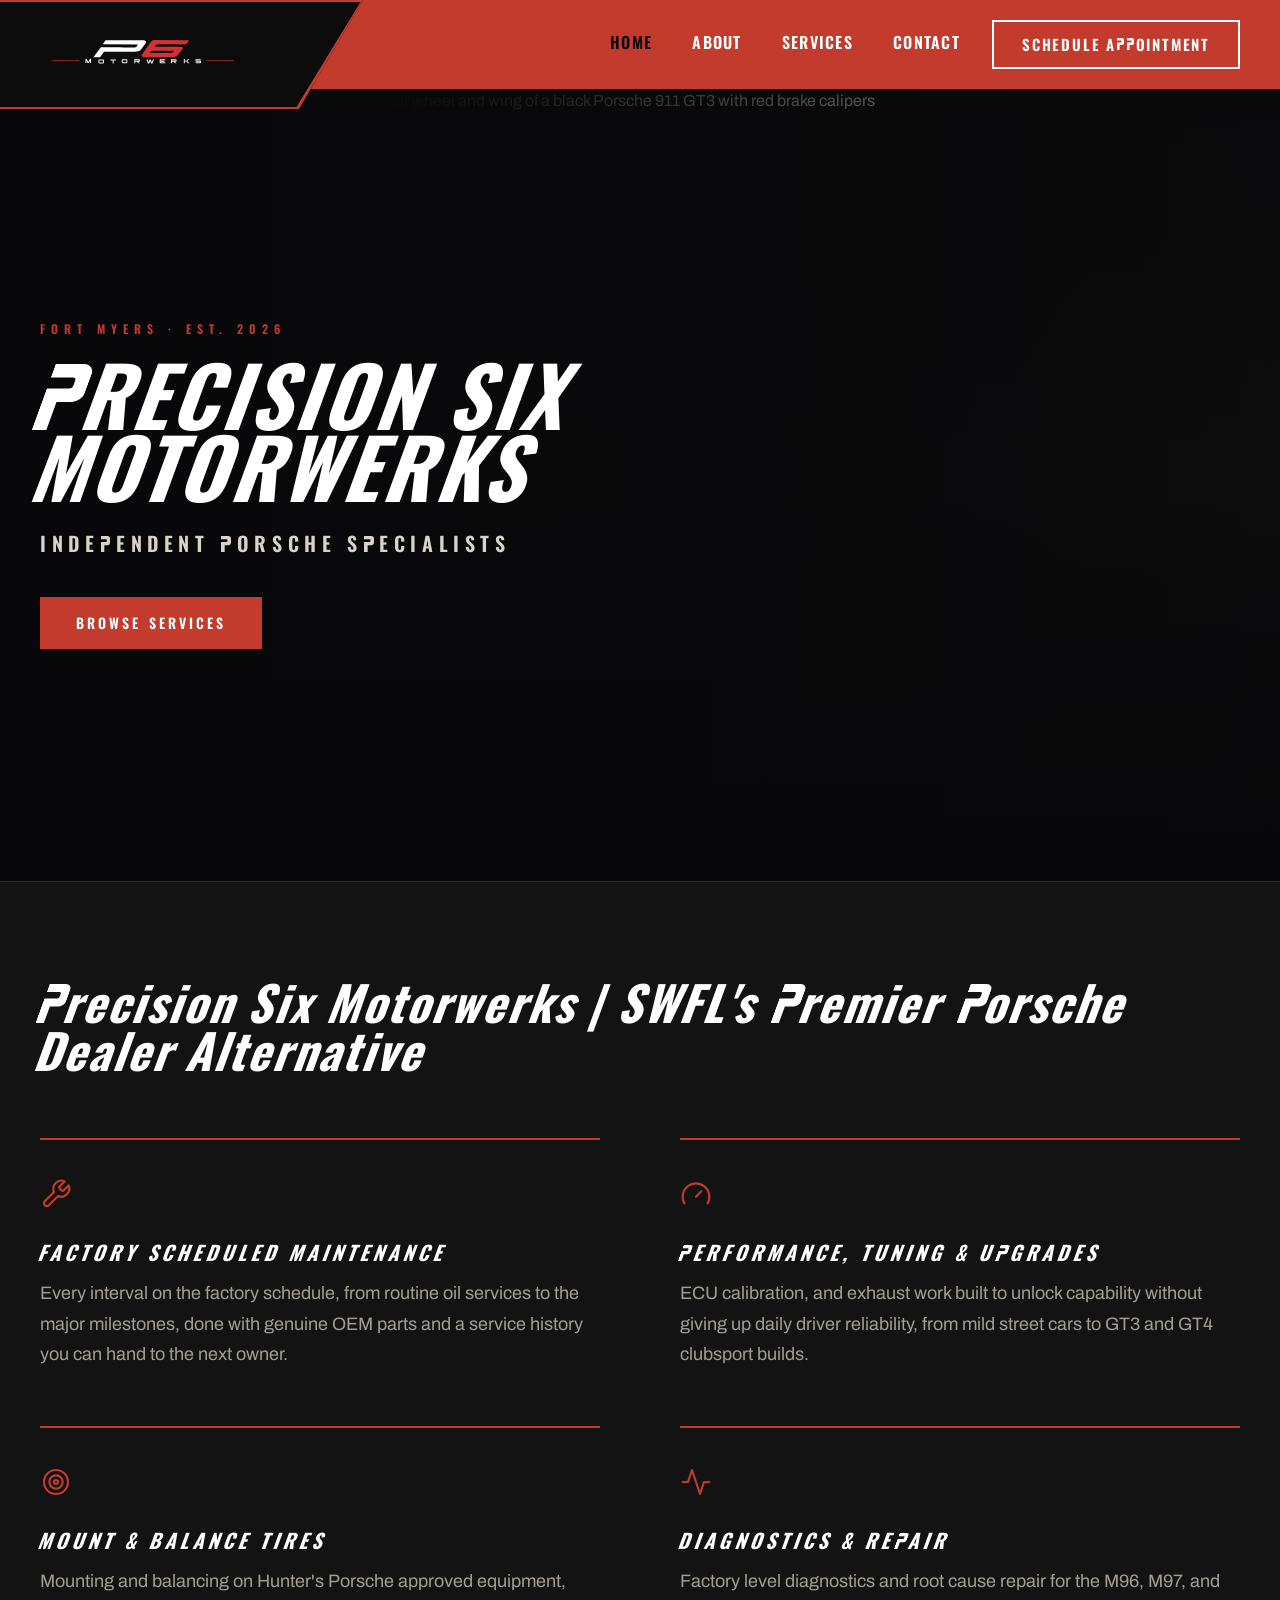
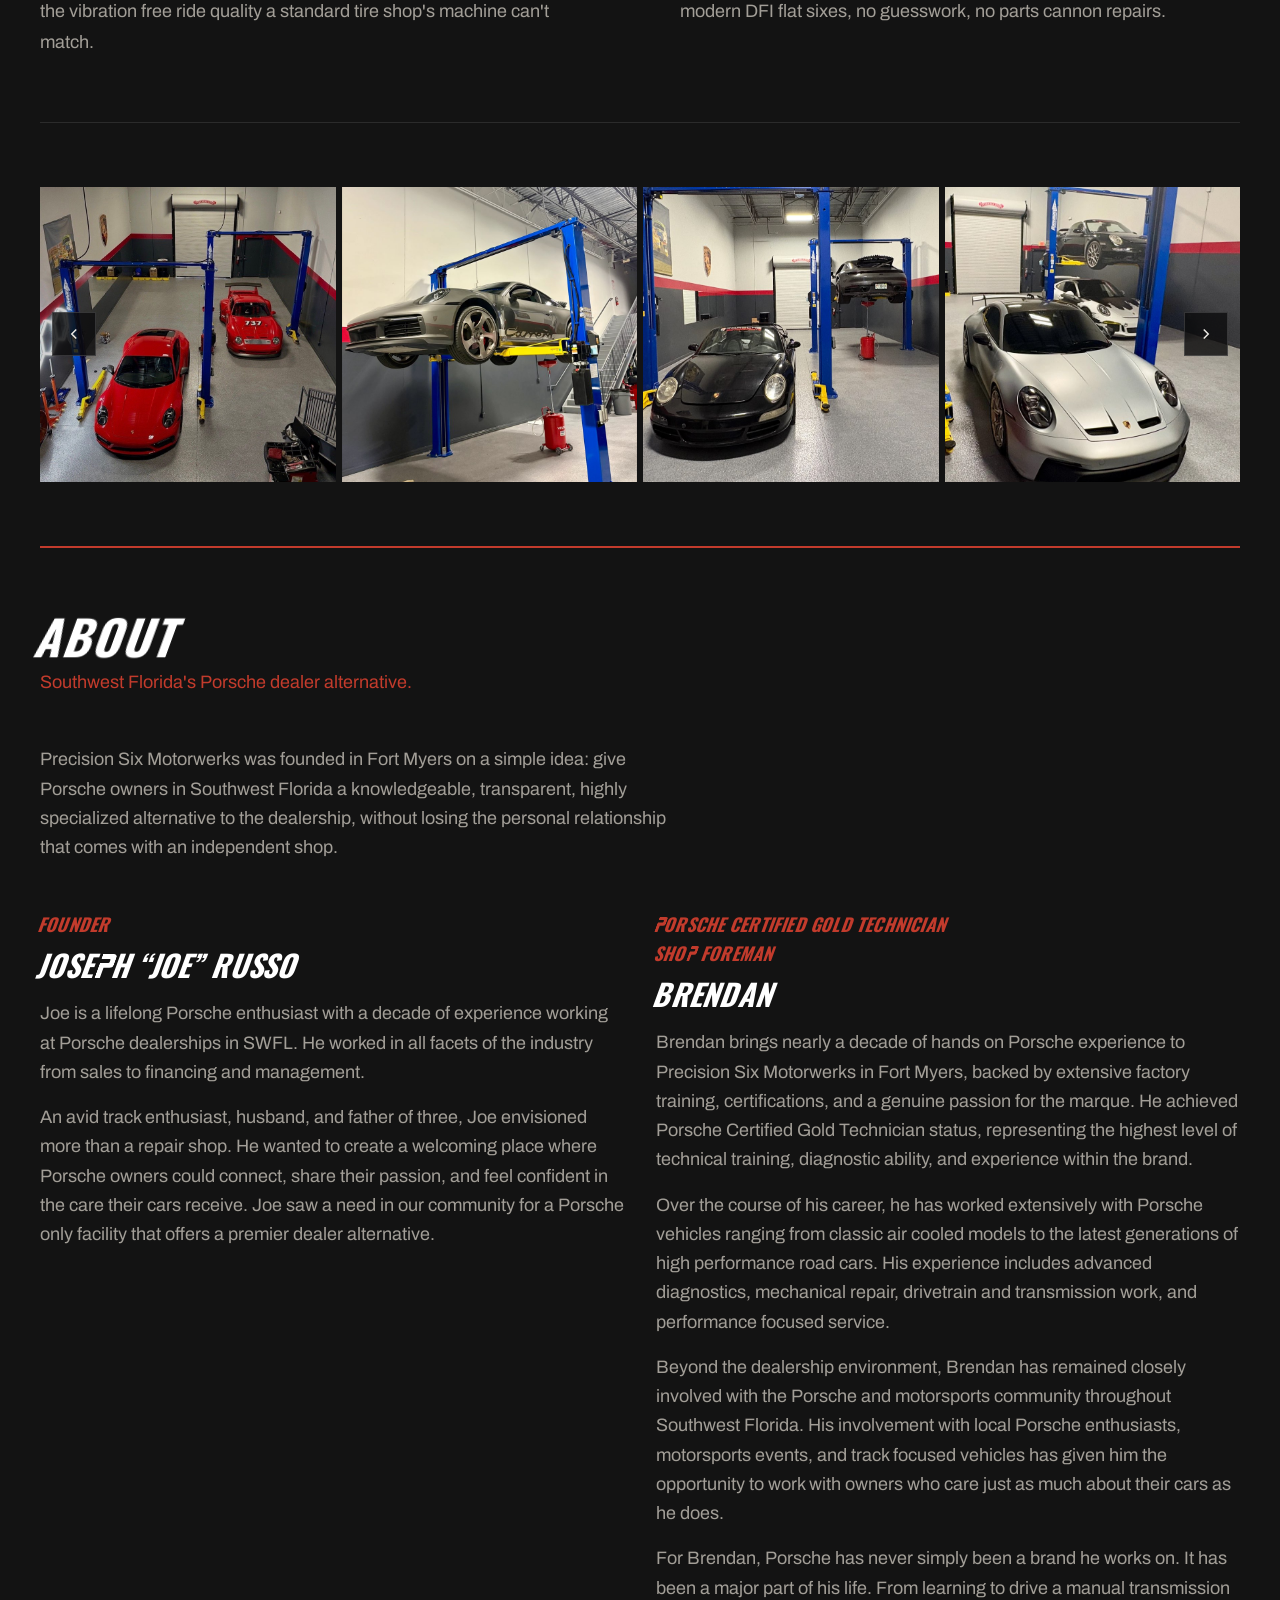
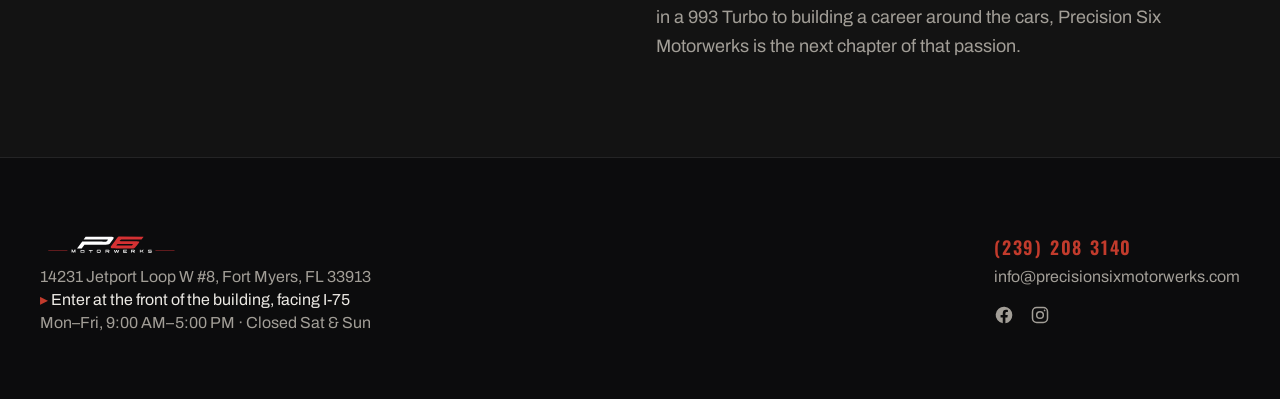
==== commit 5756b0d9: "Put Shop Foreman on its own line under Brendan's certification Co-Authored-By: Claude Opus 5.5 <nore" ====
--- a/index.html
+++ b/index.html
@@ -10,7 +10,7 @@
 @media (min-width:1024px){.hero-photo{margin-left:28%;width:72%;object-position:0% 50%;-webkit-mask-image:linear-gradient(to right,transparent,#000 30%);mask-image:linear-gradient(to right,transparent,#000 30%)}}
 /* On phones, slide the photo 25% of the screen width to the right (the section clips whatever runs off the right edge) and fade the new left edge the same way. */
 @media (max-width:767px){.hero-photo{transform:translateX(25%);-webkit-mask-image:linear-gradient(to right,transparent,#000 30%);mask-image:linear-gradient(to right,transparent,#000 30%)}}
-</style><link rel="stylesheet" href="/assets/body-text.css"/></head><body><!--$--><div id="home" class="bg-[#0c0c0d] text-[#ece9e4] font-body"><header class="site-header sticky top-0 z-30 border-b border-white/10 bg-gradient-to-b from-[#161616] to-[#0c0c0d]/95 backdrop-blur"><div class="mx-auto flex max-w-[1400px] items-center justify-between px-6 py-4 md:px-10"><div class="site-logo flex items-center gap-3"><img src="/images/p6-logo.svg" alt="Precision Six Motorwerks" style="height:40px;width:auto;display:block"/></div><div class="flex items-center gap-8"><nav class="desktop-nav gap-10 font-label text-sm tracking-[0.18em]"><a href="#home" data-hash-nav class="pb-1 transition-colors nav-link-desktop is-active">HOME</a><a href="/about" class="pb-1 transition-colors nav-link-desktop">ABOUT</a><a href="/services" class="pb-1 transition-colors nav-link-desktop">SERVICES</a><a href="/contact" class="pb-1 transition-colors nav-link-desktop">CONTACT</a></nav><a href="/contact#schedule" class="desktop-cta bg-[#c23b2c] px-9 py-4 font-label text-sm tracking-[0.22em] text-white transition-colors hover:bg-[#a6301f]">SCHEDULE APPOINTMENT</a><button type="button" class="menu-toggle" data-menu-toggle aria-label="Toggle menu" aria-expanded="false"><svg data-icon-open viewBox="0 0 24 24" fill="none" stroke="currentColor" stroke-width="2" stroke-linecap="round"><line x1="3" y1="6" x2="21" y2="6"></line><line x1="3" y1="12" x2="21" y2="12"></line><line x1="3" y1="18" x2="21" y2="18"></line></svg><svg data-icon-close viewBox="0 0 24 24" fill="none" stroke="currentColor" stroke-width="2" stroke-linecap="round" style="display:none"><line x1="5" y1="5" x2="19" y2="19"></line><line x1="19" y1="5" x2="5" y2="19"></line></svg></button></div></div><div class="mobile-nav" data-mobile-nav><a href="#home" data-hash-nav class="is-active">HOME</a><a href="/about">ABOUT</a><a href="/services">SERVICES</a><a href="/contact">CONTACT</a><a href="/contact#schedule" class="mobile-cta">SCHEDULE APPOINTMENT</a></div></header><section class="relative isolate overflow-hidden"><div class="absolute inset-0"><img src="https://images.unsplash.com/photo-1658863567540-b8d86757bdf1?flip=h&amp;q=80&amp;w=1600&amp;auto=format&amp;fit=crop" alt="Rear wheel and wing of a black Porsche 911 GT3 with red brake calipers" class="hero-photo h-full w-full object-cover object-[70%_50%]" fetchpriority="high"/><div class="absolute inset-0 bg-gradient-to-r from-[#08080a] via-[#08080a]/70 to-transparent"></div><div class="absolute inset-0 bg-gradient-to-t from-[#08080a] via-transparent to-[#08080a]/40"></div></div><div class="relative mx-auto flex min-h-[88vh] max-w-[1400px] flex-col justify-center px-6 py-24 md:px-10"><p class="font-label mb-5 text-xs tracking-[0.5em] text-[#c23b2c]">FORT MYERS · EST. 2026</p><h1 class="font-label hero-title text-white tracking-[0.04em]"><span class="slant">PRECISION</span> <span class="slant">SIX</span><br/><span class="slant">MOTORWERKS</span></h1><p class="font-label mt-7 max-w-xl text-lg tracking-[0.28em] text-[#d8d4cd] sm:text-xl">INDEPENDENT PORSCHE SPECIALISTS</p><div class="mt-10"><a href="#services" class="inline-block bg-[#c23b2c] px-9 py-4 font-label text-sm tracking-[0.22em] text-white transition-colors hover:bg-[#a6301f]">BROWSE SERVICES</a></div></div></section><section id="services" class="border-t border-white/10 bg-[#131313]"><div class="mx-auto max-w-[1400px] px-6 py-24 md:px-10"><div class="mb-16"><h2 class="font-label text-4xl text-white sm:text-5xl tracking-[0.04em]"><span class="slant">Precision</span> <span class="slant">Six</span> <span class="slant">Motorwerks</span> <span class="slant">|</span> <span class="slant">SWFL's</span> <span class="slant">Premier</span> <span class="slant">Porsche</span> <span class="slant">Dealer</span> <span class="slant">Alternative</span></h2></div><!-- Service list: red rule, icon, spaced caps title, styled in /assets/service-cards.css under "Home service list". --><div class="svc-list grid grid-cols-1 md:grid-cols-2"><div data-reveal-card class="relative"><svg viewBox="0 0 24 24" fill="none" stroke="currentColor" stroke-width="1.6" stroke-linecap="round" stroke-linejoin="round" aria-hidden="true"><path d="M14.7 6.3a1 1 0 0 0 0 1.4l1.6 1.6a1 1 0 0 0 1.4 0l3.77-3.77a6 6 0 0 1-7.94 7.94l-6.91 6.91a2.12 2.12 0 0 1-3-3l6.91-6.91a6 6 0 0 1 7.94-7.94l-3.76 3.76z"/></svg><h3 class="font-label text-xl text-white sm:text-2xl"><span class="slant">Factory</span> <span class="slant">Scheduled</span> <span class="slant">Maintenance</span></h3><p class="text-sm leading-relaxed text-[#a29e97]">Every interval on the factory schedule, from routine oil services to the major milestones, done with genuine OEM parts and a service history you can hand to the next owner.</p></div><div data-reveal-card class="relative"><svg viewBox="0 0 24 24" fill="none" stroke="currentColor" stroke-width="1.6" stroke-linecap="round" stroke-linejoin="round" aria-hidden="true"><path d="m12 14 4-4"/><path d="M3.34 19a10 10 0 1 1 17.32 0"/></svg><h3 class="font-label text-xl text-white sm:text-2xl"><span class="slant">Performance,</span> <span class="slant">Tuning</span> <span class="slant"><span class="amp">&amp;</span></span> <span class="slant">Upgrades</span></h3><p class="text-sm leading-relaxed text-[#a29e97]">ECU calibration, and exhaust work built to unlock capability without giving up daily driver reliability, from mild street cars to GT3 and GT4 clubsport builds.</p></div><div data-reveal-card class="relative"><svg viewBox="0 0 24 24" fill="none" stroke="currentColor" stroke-width="1.6" stroke-linecap="round" stroke-linejoin="round" aria-hidden="true"><circle cx="12" cy="12" r="9"/><circle cx="12" cy="12" r="5"/><circle cx="12" cy="12" r="1.5"/></svg><h3 class="font-label text-xl text-white sm:text-2xl"><span class="slant">Mount</span> <span class="slant"><span class="amp">&amp;</span></span> <span class="slant">Balance</span> <span class="slant">Tires</span></h3><p class="text-sm leading-relaxed text-[#a29e97]">Mounting and balancing on Hunter's Porsche approved equipment, the vibration free ride quality a standard tire shop's machine can't match.</p></div><div data-reveal-card class="relative"><svg viewBox="0 0 24 24" fill="none" stroke="currentColor" stroke-width="1.6" stroke-linecap="round" stroke-linejoin="round" aria-hidden="true"><path d="M22 12h-4l-3 9L9 3l-3 9H2"/></svg><h3 class="font-label text-xl text-white sm:text-2xl"><span class="slant">Diagnostics</span> <span class="slant"><span class="amp">&amp;</span></span> <span class="slant">Repair</span></h3><p class="text-sm leading-relaxed text-[#a29e97]">Factory level diagnostics and root cause repair for the M96, M97, and modern DFI flat sixes, no guesswork, no parts cannon repairs.</p></div></div><!-- Photo carousel: /assets/instagram.js fills the track with shop photos, or Instagram posts once its feed ID is set. The same section is on the services and contact pages. --><div id="instagram" role="region" aria-label="Photos from the shop" style="scroll-margin-top:85px;margin-top:64px;padding-top:64px;border-top:1px solid rgba(255,255,255,0.1)"><div class="ig-wrap"><div class="ig-track"></div><button type="button" class="ig-arrow ig-prev" aria-label="Previous photos"><svg width="18" height="18" viewBox="0 0 24 24" fill="none" stroke="currentColor" stroke-width="2" aria-hidden="true"><path d="M15 18l-6-6 6-6"/></svg></button><button type="button" class="ig-arrow ig-next" aria-label="Next photos"><svg width="18" height="18" viewBox="0 0 24 24" fill="none" stroke="currentColor" stroke-width="2" aria-hidden="true"><path d="M9 18l6-6-6-6"/></svg></button></div></div><div id="about" style="scroll-margin-top:85px;margin-top:64px;padding-top:64px;border-top:2px solid #c23b2c"><h2 class="font-label text-4xl text-white sm:text-5xl tracking-[0.04em]" data-reveal><span class="slant">ABOUT</span></h2><p class="mt-2 max-w-sm text-sm leading-relaxed text-[#c23b2c]" data-reveal="1">Southwest Florida's Porsche dealer alternative.</p><div style="margin-top:48px" data-reveal="2"><p class="text-sm leading-relaxed text-[#a29e97]" style="max-width:640px">Precision Six Motorwerks was founded in Fort Myers on a simple idea: give Porsche owners in Southwest Florida a knowledgeable, transparent, highly specialized alternative to the dealership, without losing the personal relationship that comes with an independent shop.</p></div><div class="grid grid-cols-1 gap-8 md:grid-cols-2" style="margin-top:48px" data-reveal="3"><div><span class="font-display text-lg text-[#c23b2c]"><span class="slant">FOUNDER</span></span><h3 class="mt-2 font-display text-2xl text-white sm:text-3xl"><span class="slant">Joseph</span> <span class="slant">“Joe”</span> <span class="slant">Russo</span></h3><p class="mt-4 text-sm leading-relaxed text-[#a29e97]">Joe is a lifelong Porsche enthusiast with a decade of experience working at Porsche dealerships in SWFL. He worked in all facets of the industry from sales to financing and management.</p><p class="mt-4 text-sm leading-relaxed text-[#a29e97]">An avid track enthusiast, husband, and father of three, Joe envisioned more than a repair shop. He wanted to create a welcoming place where Porsche owners could connect, share their passion, and feel confident in the care their cars receive. Joe saw a need in our community for a Porsche only facility that offers a premier dealer alternative.</p></div><div><span class="font-display text-lg text-[#c23b2c]"><span class="slant">SHOP</span> <span class="slant">FOREMAN,</span> <span class="slant">PORSCHE</span> <span class="slant">CERTIFIED</span> <span class="slant">GOLD</span> <span class="slant">TECHNICIAN</span></span><h3 class="mt-2 font-display text-2xl text-white sm:text-3xl"><span class="slant">Brendan</span></h3><p class="mt-4 text-sm leading-relaxed text-[#a29e97]">Brendan brings nearly a decade of hands on Porsche experience to Precision Six Motorwerks in Fort Myers, backed by extensive factory training, certifications, and a genuine passion for the marque. He achieved Porsche Certified Gold Technician status, representing the highest level of technical training, diagnostic ability, and experience within the brand.</p><p class="mt-4 text-sm leading-relaxed text-[#a29e97]">Over the course of his career, he has worked extensively with Porsche vehicles ranging from classic air cooled models to the latest generations of high performance road cars. His experience includes advanced diagnostics, mechanical repair, drivetrain and transmission work, and performance focused service.</p><p class="mt-4 text-sm leading-relaxed text-[#a29e97]">Beyond the dealership environment, Brendan has remained closely involved with the Porsche and motorsports community throughout Southwest Florida. His involvement with local Porsche enthusiasts, motorsports events, and track focused vehicles has given him the opportunity to work with owners who care just as much about their cars as he does.</p><p class="mt-4 text-sm leading-relaxed text-[#a29e97]">For Brendan, Porsche has never simply been a brand he works on. It has been a major part of his life. From learning to drive a manual transmission in a 993 Turbo to building a career around the cars, Precision Six Motorwerks is the next chapter of that passion.</p></div></div></div></div></section><footer class="border-t border-white/10 bg-[#0c0c0d]"><div class="mx-auto flex max-w-[1400px] flex-col gap-8 px-6 py-16 md:flex-row md:items-center md:justify-between md:px-10"><div><img src="/images/p6-logo.svg" alt="Precision Six Motorwerks" style="height:36px;width:auto;display:block"/><p class="mt-2 max-w-sm text-sm text-[#a29e97]"><a href="https://www.google.com/maps/dir/?api=1&amp;destination=14231+Jetport+Loop+W+%238,+Fort+Myers,+FL+33913" target="_blank" rel="noopener" class="transition-colors hover:text-[#e0523f]">14231 Jetport Loop W #8, Fort Myers, FL 33913</a><br/><span class="text-[#ece9e4]"><span class="text-[#c23b2c]">&#9656;</span> Enter at the front of the building, facing I-75</span><br/>Mon–Fri, 9:00 AM–5:00 PM · Closed Sat &amp; Sun</p></div><div><a href="tel:12392083140" class="font-label text-lg tracking-[0.1em] text-[#c23b2c] transition-colors hover:text-[#e0523f]">(239) 208 3140</a><a href="mailto:info@precisionsixmotorwerks.com" class="mt-1 text-sm text-[#a29e97] transition-colors hover:text-[#e0523f]" style="display:block">info@precisionsixmotorwerks.com</a><div class="social-icons" style="margin-top:16px"><a href="https://www.facebook.com/people/Precision-Six-Motorwerks/61594132116710/" target="_blank" rel="noopener" aria-label="Facebook"><svg viewBox="0 0 24 24" fill="currentColor"><path d="M22 12a10 10 0 1 0-11.5 9.87v-6.98H7.9V12h2.6V9.8c0-2.56 1.52-3.98 3.86-3.98 1.12 0 2.3.2 2.3.2v2.5h-1.3c-1.28 0-1.68.8-1.68 1.62V12h2.86l-.46 2.89h-2.4v6.98A10 10 0 0 0 22 12Z"></path></svg></a><a href="https://www.instagram.com/precisionsixmotorwerks" target="_blank" rel="noopener" aria-label="Instagram"><svg viewBox="0 0 24 24" fill="none" stroke="currentColor" stroke-width="1.8"><rect x="3" y="3" width="18" height="18" rx="5"></rect><circle cx="12" cy="12" r="4"></circle><circle cx="17.5" cy="6.5" r="1" fill="currentColor" stroke="none"></circle></svg></a></div></div></div></footer><!-- Join the P6 Community popup: opened by /assets/subscribe.js, signups go to the "P6 Subscribers" Google Sheet. --><dialog id="subscribe-popup" class="sub-dialog" aria-labelledby="sub-title"><div class="sub-inner"><div class="sub-panel"><div class="sub-stripes" aria-hidden="true"></div><h2 id="sub-title" class="font-display text-white"><span class="slant">JOIN</span> <span class="slant">THE</span> <span class="slant">P<span class="text-[#c23b2c]">6</span></span> <span class="slant">COMMUNITY</span></h2><p class="sub-lede">Built by Porsche enthusiasts, for Porsche enthusiasts. Get shop news, maintenance tips, and event invites.</p><form class="sub-form"><input type="text" name="_gotcha" tabindex="-1" autocomplete="off" aria-hidden="true" style="position:absolute;left:-9999px"/><div class="sub-row"><div><label class="sr-only" for="sub-first-name">First name</label><input id="sub-first-name" name="first-name" type="text" placeholder="First Name" autocomplete="given-name" required/></div><div><label class="sr-only" for="sub-last-name">Last name</label><input id="sub-last-name" name="last-name" type="text" placeholder="Last Name" autocomplete="family-name" required/></div></div><label class="sr-only" for="sub-email">Email</label><input id="sub-email" name="email" type="email" placeholder="Email" autocomplete="email" required/><label class="sr-only" for="sub-car">Car I drive</label><input id="sub-car" name="car" type="text" placeholder="Car I drive, e.g. 2019 911 Carrera S" maxlength="100" autocomplete="off" required/><button type="submit" class="submit-btn">JOIN THE COMMUNITY</button><p class="form-status" aria-live="polite"></p></form><div class="sub-thanks" hidden><h3 class="font-display text-3xl text-white"><span class="slant">YOU'RE</span> <span class="slant">IN.</span></h3><p>Thanks for joining. Watch your inbox for news from the shop.</p></div></div><div class="sub-photo"><img class="sub-bg" src="/images/shop/shop-2.jpg" alt="A silver Porsche 911 GT3 on a lift inside the P6 Motorwerks shop" loading="lazy"/><img class="sub-logo" src="/images/p6-logo.svg" alt="" aria-hidden="true"/></div></div><form method="dialog"><button type="submit" class="sub-close" aria-label="Close"><svg viewBox="0 0 24 24" fill="none" stroke="currentColor" stroke-width="2" stroke-linecap="round" aria-hidden="true"><line x1="5" y1="5" x2="19" y2="19"></line><line x1="19" y1="5" x2="5" y2="19"></line></svg></button></form></dialog></div><script>(function(t){let s;try{s=JSON.parse(sessionStorage.getItem(t.storageKey)||"{}")}catch(e){console.error(e);return}const c=t.key||window.history.state?.__TSR_key,r=c?s[c]:void 0;if(t.shouldScrollRestoration&&r&&typeof r=="object"&&Object.keys(r).length>0){for(const e in r){const o=r[e];if(!o||typeof o!="object")continue;const l=o.scrollX,i=o.scrollY;if(!(!Number.isFinite(l)||!Number.isFinite(i))){if(e==="window")window.scrollTo({top:i,left:l,behavior:t.behavior});else if(e){let n;try{n=document.querySelector(e)}catch{continue}n&&(n.scrollLeft=l,n.scrollTop=i)}}}return}const a=window.location.hash.split("#",2)[1];if(a){const e=window.history.state?.__hashScrollIntoViewOptions??!0;if(e){const o=document.getElementById(a);o&&o.scrollIntoView(e)}return}window.scrollTo({top:0,left:0,behavior:t.behavior})})({"storageKey":"tsr-scroll-restoration-v1_3","shouldScrollRestoration":true});document.currentScript.remove()</script><!--/$--><script class="$tsr" id="$tsr-stream-barrier">(self.$R=self.$R||{})["tsr"]=[];self.$_TSR={h(){this.hydrated=!0,this.c()},e(){this.streamEnded=!0,this.c()},c(){this.hydrated&&this.streamEnded&&(delete self.$_TSR,delete self.$R.tsr)},p(e){this.initialized?e():this.buffer.push(e)},buffer:[]};$_TSR.router=($R=>$R[0]={manifest:$R[1]={routes:$R[2]={__root__:$R[3]={preloads:$R[4]=["/assets/index-BtHvfP3P.js"],assets:$R[5]=[$R[6]={tag:"link",attrs:$R[7]={rel:"stylesheet",href:"/assets/index-D637ba7w.css",type:"text/css"}},$R[8]={tag:"script",attrs:$R[9]={type:"module",async:!0},children:"import(\"/assets/index-BtHvfP3P.js\")"}]},"/":$R[10]={preloads:$R[11]=["/assets/index-jSz5Od2O.js"]}}},matches:$R[12]=[$R[13]={i:"__root__ ",u:1787406322075,s:"success",ssr:!0},$R[14]={i:"  ",u:1787406322075,s:"success",ssr:!0}],lastMatchId:"  "})($R["tsr"]);$_TSR.e();document.currentScript.remove()</script><script src="/assets/site.js"></script><script src="/assets/instagram.js" defer></script><script src="/assets/subscribe.js" defer></script><script type="application/ld+json">
+</style><link rel="stylesheet" href="/assets/body-text.css"/></head><body><!--$--><div id="home" class="bg-[#0c0c0d] text-[#ece9e4] font-body"><header class="site-header sticky top-0 z-30 border-b border-white/10 bg-gradient-to-b from-[#161616] to-[#0c0c0d]/95 backdrop-blur"><div class="mx-auto flex max-w-[1400px] items-center justify-between px-6 py-4 md:px-10"><div class="site-logo flex items-center gap-3"><img src="/images/p6-logo.svg" alt="Precision Six Motorwerks" style="height:40px;width:auto;display:block"/></div><div class="flex items-center gap-8"><nav class="desktop-nav gap-10 font-label text-sm tracking-[0.18em]"><a href="#home" data-hash-nav class="pb-1 transition-colors nav-link-desktop is-active">HOME</a><a href="/about" class="pb-1 transition-colors nav-link-desktop">ABOUT</a><a href="/services" class="pb-1 transition-colors nav-link-desktop">SERVICES</a><a href="/contact" class="pb-1 transition-colors nav-link-desktop">CONTACT</a></nav><a href="/contact#schedule" class="desktop-cta bg-[#c23b2c] px-9 py-4 font-label text-sm tracking-[0.22em] text-white transition-colors hover:bg-[#a6301f]">SCHEDULE APPOINTMENT</a><button type="button" class="menu-toggle" data-menu-toggle aria-label="Toggle menu" aria-expanded="false"><svg data-icon-open viewBox="0 0 24 24" fill="none" stroke="currentColor" stroke-width="2" stroke-linecap="round"><line x1="3" y1="6" x2="21" y2="6"></line><line x1="3" y1="12" x2="21" y2="12"></line><line x1="3" y1="18" x2="21" y2="18"></line></svg><svg data-icon-close viewBox="0 0 24 24" fill="none" stroke="currentColor" stroke-width="2" stroke-linecap="round" style="display:none"><line x1="5" y1="5" x2="19" y2="19"></line><line x1="19" y1="5" x2="5" y2="19"></line></svg></button></div></div><div class="mobile-nav" data-mobile-nav><a href="#home" data-hash-nav class="is-active">HOME</a><a href="/about">ABOUT</a><a href="/services">SERVICES</a><a href="/contact">CONTACT</a><a href="/contact#schedule" class="mobile-cta">SCHEDULE APPOINTMENT</a></div></header><section class="relative isolate overflow-hidden"><div class="absolute inset-0"><img src="https://images.unsplash.com/photo-1658863567540-b8d86757bdf1?flip=h&amp;q=80&amp;w=1600&amp;auto=format&amp;fit=crop" alt="Rear wheel and wing of a black Porsche 911 GT3 with red brake calipers" class="hero-photo h-full w-full object-cover object-[70%_50%]" fetchpriority="high"/><div class="absolute inset-0 bg-gradient-to-r from-[#08080a] via-[#08080a]/70 to-transparent"></div><div class="absolute inset-0 bg-gradient-to-t from-[#08080a] via-transparent to-[#08080a]/40"></div></div><div class="relative mx-auto flex min-h-[88vh] max-w-[1400px] flex-col justify-center px-6 py-24 md:px-10"><p class="font-label mb-5 text-xs tracking-[0.5em] text-[#c23b2c]">FORT MYERS · EST. 2026</p><h1 class="font-label hero-title text-white tracking-[0.04em]"><span class="slant">PRECISION</span> <span class="slant">SIX</span><br/><span class="slant">MOTORWERKS</span></h1><p class="font-label mt-7 max-w-xl text-lg tracking-[0.28em] text-[#d8d4cd] sm:text-xl">INDEPENDENT PORSCHE SPECIALISTS</p><div class="mt-10"><a href="#services" class="inline-block bg-[#c23b2c] px-9 py-4 font-label text-sm tracking-[0.22em] text-white transition-colors hover:bg-[#a6301f]">BROWSE SERVICES</a></div></div></section><section id="services" class="border-t border-white/10 bg-[#131313]"><div class="mx-auto max-w-[1400px] px-6 py-24 md:px-10"><div class="mb-16"><h2 class="font-label text-4xl text-white sm:text-5xl tracking-[0.04em]"><span class="slant">Precision</span> <span class="slant">Six</span> <span class="slant">Motorwerks</span> <span class="slant">|</span> <span class="slant">SWFL's</span> <span class="slant">Premier</span> <span class="slant">Porsche</span> <span class="slant">Dealer</span> <span class="slant">Alternative</span></h2></div><!-- Service list: red rule, icon, spaced caps title, styled in /assets/service-cards.css under "Home service list". --><div class="svc-list grid grid-cols-1 md:grid-cols-2"><div data-reveal-card class="relative"><svg viewBox="0 0 24 24" fill="none" stroke="currentColor" stroke-width="1.6" stroke-linecap="round" stroke-linejoin="round" aria-hidden="true"><path d="M14.7 6.3a1 1 0 0 0 0 1.4l1.6 1.6a1 1 0 0 0 1.4 0l3.77-3.77a6 6 0 0 1-7.94 7.94l-6.91 6.91a2.12 2.12 0 0 1-3-3l6.91-6.91a6 6 0 0 1 7.94-7.94l-3.76 3.76z"/></svg><h3 class="font-label text-xl text-white sm:text-2xl"><span class="slant">Factory</span> <span class="slant">Scheduled</span> <span class="slant">Maintenance</span></h3><p class="text-sm leading-relaxed text-[#a29e97]">Every interval on the factory schedule, from routine oil services to the major milestones, done with genuine OEM parts and a service history you can hand to the next owner.</p></div><div data-reveal-card class="relative"><svg viewBox="0 0 24 24" fill="none" stroke="currentColor" stroke-width="1.6" stroke-linecap="round" stroke-linejoin="round" aria-hidden="true"><path d="m12 14 4-4"/><path d="M3.34 19a10 10 0 1 1 17.32 0"/></svg><h3 class="font-label text-xl text-white sm:text-2xl"><span class="slant">Performance,</span> <span class="slant">Tuning</span> <span class="slant"><span class="amp">&amp;</span></span> <span class="slant">Upgrades</span></h3><p class="text-sm leading-relaxed text-[#a29e97]">ECU calibration, and exhaust work built to unlock capability without giving up daily driver reliability, from mild street cars to GT3 and GT4 clubsport builds.</p></div><div data-reveal-card class="relative"><svg viewBox="0 0 24 24" fill="none" stroke="currentColor" stroke-width="1.6" stroke-linecap="round" stroke-linejoin="round" aria-hidden="true"><circle cx="12" cy="12" r="9"/><circle cx="12" cy="12" r="5"/><circle cx="12" cy="12" r="1.5"/></svg><h3 class="font-label text-xl text-white sm:text-2xl"><span class="slant">Mount</span> <span class="slant"><span class="amp">&amp;</span></span> <span class="slant">Balance</span> <span class="slant">Tires</span></h3><p class="text-sm leading-relaxed text-[#a29e97]">Mounting and balancing on Hunter's Porsche approved equipment, the vibration free ride quality a standard tire shop's machine can't match.</p></div><div data-reveal-card class="relative"><svg viewBox="0 0 24 24" fill="none" stroke="currentColor" stroke-width="1.6" stroke-linecap="round" stroke-linejoin="round" aria-hidden="true"><path d="M22 12h-4l-3 9L9 3l-3 9H2"/></svg><h3 class="font-label text-xl text-white sm:text-2xl"><span class="slant">Diagnostics</span> <span class="slant"><span class="amp">&amp;</span></span> <span class="slant">Repair</span></h3><p class="text-sm leading-relaxed text-[#a29e97]">Factory level diagnostics and root cause repair for the M96, M97, and modern DFI flat sixes, no guesswork, no parts cannon repairs.</p></div></div><!-- Photo carousel: /assets/instagram.js fills the track with shop photos, or Instagram posts once its feed ID is set. The same section is on the services and contact pages. --><div id="instagram" role="region" aria-label="Photos from the shop" style="scroll-margin-top:85px;margin-top:64px;padding-top:64px;border-top:1px solid rgba(255,255,255,0.1)"><div class="ig-wrap"><div class="ig-track"></div><button type="button" class="ig-arrow ig-prev" aria-label="Previous photos"><svg width="18" height="18" viewBox="0 0 24 24" fill="none" stroke="currentColor" stroke-width="2" aria-hidden="true"><path d="M15 18l-6-6 6-6"/></svg></button><button type="button" class="ig-arrow ig-next" aria-label="Next photos"><svg width="18" height="18" viewBox="0 0 24 24" fill="none" stroke="currentColor" stroke-width="2" aria-hidden="true"><path d="M9 18l6-6-6-6"/></svg></button></div></div><div id="about" style="scroll-margin-top:85px;margin-top:64px;padding-top:64px;border-top:2px solid #c23b2c"><h2 class="font-label text-4xl text-white sm:text-5xl tracking-[0.04em]" data-reveal><span class="slant">ABOUT</span></h2><p class="mt-2 max-w-sm text-sm leading-relaxed text-[#c23b2c]" data-reveal="1">Southwest Florida's Porsche dealer alternative.</p><div style="margin-top:48px" data-reveal="2"><p class="text-sm leading-relaxed text-[#a29e97]" style="max-width:640px">Precision Six Motorwerks was founded in Fort Myers on a simple idea: give Porsche owners in Southwest Florida a knowledgeable, transparent, highly specialized alternative to the dealership, without losing the personal relationship that comes with an independent shop.</p></div><div class="grid grid-cols-1 gap-8 md:grid-cols-2" style="margin-top:48px" data-reveal="3"><div><span class="font-display text-lg text-[#c23b2c]"><span class="slant">FOUNDER</span></span><h3 class="mt-2 font-display text-2xl text-white sm:text-3xl"><span class="slant">Joseph</span> <span class="slant">“Joe”</span> <span class="slant">Russo</span></h3><p class="mt-4 text-sm leading-relaxed text-[#a29e97]">Joe is a lifelong Porsche enthusiast with a decade of experience working at Porsche dealerships in SWFL. He worked in all facets of the industry from sales to financing and management.</p><p class="mt-4 text-sm leading-relaxed text-[#a29e97]">An avid track enthusiast, husband, and father of three, Joe envisioned more than a repair shop. He wanted to create a welcoming place where Porsche owners could connect, share their passion, and feel confident in the care their cars receive. Joe saw a need in our community for a Porsche only facility that offers a premier dealer alternative.</p></div><div><span class="font-display text-lg text-[#c23b2c]"><span class="slant">PORSCHE</span> <span class="slant">CERTIFIED</span> <span class="slant">GOLD</span> <span class="slant">TECHNICIAN</span><br/><span class="slant">SHOP</span> <span class="slant">FOREMAN</span></span><h3 class="mt-2 font-display text-2xl text-white sm:text-3xl"><span class="slant">Brendan</span></h3><p class="mt-4 text-sm leading-relaxed text-[#a29e97]">Brendan brings nearly a decade of hands on Porsche experience to Precision Six Motorwerks in Fort Myers, backed by extensive factory training, certifications, and a genuine passion for the marque. He achieved Porsche Certified Gold Technician status, representing the highest level of technical training, diagnostic ability, and experience within the brand.</p><p class="mt-4 text-sm leading-relaxed text-[#a29e97]">Over the course of his career, he has worked extensively with Porsche vehicles ranging from classic air cooled models to the latest generations of high performance road cars. His experience includes advanced diagnostics, mechanical repair, drivetrain and transmission work, and performance focused service.</p><p class="mt-4 text-sm leading-relaxed text-[#a29e97]">Beyond the dealership environment, Brendan has remained closely involved with the Porsche and motorsports community throughout Southwest Florida. His involvement with local Porsche enthusiasts, motorsports events, and track focused vehicles has given him the opportunity to work with owners who care just as much about their cars as he does.</p><p class="mt-4 text-sm leading-relaxed text-[#a29e97]">For Brendan, Porsche has never simply been a brand he works on. It has been a major part of his life. From learning to drive a manual transmission in a 993 Turbo to building a career around the cars, Precision Six Motorwerks is the next chapter of that passion.</p></div></div></div></div></section><footer class="border-t border-white/10 bg-[#0c0c0d]"><div class="mx-auto flex max-w-[1400px] flex-col gap-8 px-6 py-16 md:flex-row md:items-center md:justify-between md:px-10"><div><img src="/images/p6-logo.svg" alt="Precision Six Motorwerks" style="height:36px;width:auto;display:block"/><p class="mt-2 max-w-sm text-sm text-[#a29e97]"><a href="https://www.google.com/maps/dir/?api=1&amp;destination=14231+Jetport+Loop+W+%238,+Fort+Myers,+FL+33913" target="_blank" rel="noopener" class="transition-colors hover:text-[#e0523f]">14231 Jetport Loop W #8, Fort Myers, FL 33913</a><br/><span class="text-[#ece9e4]"><span class="text-[#c23b2c]">&#9656;</span> Enter at the front of the building, facing I-75</span><br/>Mon–Fri, 9:00 AM–5:00 PM · Closed Sat &amp; Sun</p></div><div><a href="tel:12392083140" class="font-label text-lg tracking-[0.1em] text-[#c23b2c] transition-colors hover:text-[#e0523f]">(239) 208 3140</a><a href="mailto:info@precisionsixmotorwerks.com" class="mt-1 text-sm text-[#a29e97] transition-colors hover:text-[#e0523f]" style="display:block">info@precisionsixmotorwerks.com</a><div class="social-icons" style="margin-top:16px"><a href="https://www.facebook.com/people/Precision-Six-Motorwerks/61594132116710/" target="_blank" rel="noopener" aria-label="Facebook"><svg viewBox="0 0 24 24" fill="currentColor"><path d="M22 12a10 10 0 1 0-11.5 9.87v-6.98H7.9V12h2.6V9.8c0-2.56 1.52-3.98 3.86-3.98 1.12 0 2.3.2 2.3.2v2.5h-1.3c-1.28 0-1.68.8-1.68 1.62V12h2.86l-.46 2.89h-2.4v6.98A10 10 0 0 0 22 12Z"></path></svg></a><a href="https://www.instagram.com/precisionsixmotorwerks" target="_blank" rel="noopener" aria-label="Instagram"><svg viewBox="0 0 24 24" fill="none" stroke="currentColor" stroke-width="1.8"><rect x="3" y="3" width="18" height="18" rx="5"></rect><circle cx="12" cy="12" r="4"></circle><circle cx="17.5" cy="6.5" r="1" fill="currentColor" stroke="none"></circle></svg></a></div></div></div></footer><!-- Join the P6 Community popup: opened by /assets/subscribe.js, signups go to the "P6 Subscribers" Google Sheet. --><dialog id="subscribe-popup" class="sub-dialog" aria-labelledby="sub-title"><div class="sub-inner"><div class="sub-panel"><div class="sub-stripes" aria-hidden="true"></div><h2 id="sub-title" class="font-display text-white"><span class="slant">JOIN</span> <span class="slant">THE</span> <span class="slant">P<span class="text-[#c23b2c]">6</span></span> <span class="slant">COMMUNITY</span></h2><p class="sub-lede">Built by Porsche enthusiasts, for Porsche enthusiasts. Get shop news, maintenance tips, and event invites.</p><form class="sub-form"><input type="text" name="_gotcha" tabindex="-1" autocomplete="off" aria-hidden="true" style="position:absolute;left:-9999px"/><div class="sub-row"><div><label class="sr-only" for="sub-first-name">First name</label><input id="sub-first-name" name="first-name" type="text" placeholder="First Name" autocomplete="given-name" required/></div><div><label class="sr-only" for="sub-last-name">Last name</label><input id="sub-last-name" name="last-name" type="text" placeholder="Last Name" autocomplete="family-name" required/></div></div><label class="sr-only" for="sub-email">Email</label><input id="sub-email" name="email" type="email" placeholder="Email" autocomplete="email" required/><label class="sr-only" for="sub-car">Car I drive</label><input id="sub-car" name="car" type="text" placeholder="Car I drive, e.g. 2019 911 Carrera S" maxlength="100" autocomplete="off" required/><button type="submit" class="submit-btn">JOIN THE COMMUNITY</button><p class="form-status" aria-live="polite"></p></form><div class="sub-thanks" hidden><h3 class="font-display text-3xl text-white"><span class="slant">YOU'RE</span> <span class="slant">IN.</span></h3><p>Thanks for joining. Watch your inbox for news from the shop.</p></div></div><div class="sub-photo"><img class="sub-bg" src="/images/shop/shop-2.jpg" alt="A silver Porsche 911 GT3 on a lift inside the P6 Motorwerks shop" loading="lazy"/><img class="sub-logo" src="/images/p6-logo.svg" alt="" aria-hidden="true"/></div></div><form method="dialog"><button type="submit" class="sub-close" aria-label="Close"><svg viewBox="0 0 24 24" fill="none" stroke="currentColor" stroke-width="2" stroke-linecap="round" aria-hidden="true"><line x1="5" y1="5" x2="19" y2="19"></line><line x1="19" y1="5" x2="5" y2="19"></line></svg></button></form></dialog></div><script>(function(t){let s;try{s=JSON.parse(sessionStorage.getItem(t.storageKey)||"{}")}catch(e){console.error(e);return}const c=t.key||window.history.state?.__TSR_key,r=c?s[c]:void 0;if(t.shouldScrollRestoration&&r&&typeof r=="object"&&Object.keys(r).length>0){for(const e in r){const o=r[e];if(!o||typeof o!="object")continue;const l=o.scrollX,i=o.scrollY;if(!(!Number.isFinite(l)||!Number.isFinite(i))){if(e==="window")window.scrollTo({top:i,left:l,behavior:t.behavior});else if(e){let n;try{n=document.querySelector(e)}catch{continue}n&&(n.scrollLeft=l,n.scrollTop=i)}}}return}const a=window.location.hash.split("#",2)[1];if(a){const e=window.history.state?.__hashScrollIntoViewOptions??!0;if(e){const o=document.getElementById(a);o&&o.scrollIntoView(e)}return}window.scrollTo({top:0,left:0,behavior:t.behavior})})({"storageKey":"tsr-scroll-restoration-v1_3","shouldScrollRestoration":true});document.currentScript.remove()</script><!--/$--><script class="$tsr" id="$tsr-stream-barrier">(self.$R=self.$R||{})["tsr"]=[];self.$_TSR={h(){this.hydrated=!0,this.c()},e(){this.streamEnded=!0,this.c()},c(){this.hydrated&&this.streamEnded&&(delete self.$_TSR,delete self.$R.tsr)},p(e){this.initialized?e():this.buffer.push(e)},buffer:[]};$_TSR.router=($R=>$R[0]={manifest:$R[1]={routes:$R[2]={__root__:$R[3]={preloads:$R[4]=["/assets/index-BtHvfP3P.js"],assets:$R[5]=[$R[6]={tag:"link",attrs:$R[7]={rel:"stylesheet",href:"/assets/index-D637ba7w.css",type:"text/css"}},$R[8]={tag:"script",attrs:$R[9]={type:"module",async:!0},children:"import(\"/assets/index-BtHvfP3P.js\")"}]},"/":$R[10]={preloads:$R[11]=["/assets/index-jSz5Od2O.js"]}}},matches:$R[12]=[$R[13]={i:"__root__ ",u:1787406322075,s:"success",ssr:!0},$R[14]={i:"  ",u:1787406322075,s:"success",ssr:!0}],lastMatchId:"  "})($R["tsr"]);$_TSR.e();document.currentScript.remove()</script><script src="/assets/site.js"></script><script src="/assets/instagram.js" defer></script><script src="/assets/subscribe.js" defer></script><script type="application/ld+json">
 {
   "@context": "https://schema.org",
   "@type": "AutoRepair",
@@ -51,7 +51,7 @@
     {
       "@type": "Person",
       "name": "Brendan",
-      "jobTitle": "Shop Foreman, Porsche Certified Gold Technician"
+      "jobTitle": "Porsche Certified Gold Technician, Shop Foreman"
     }
   ]
 }
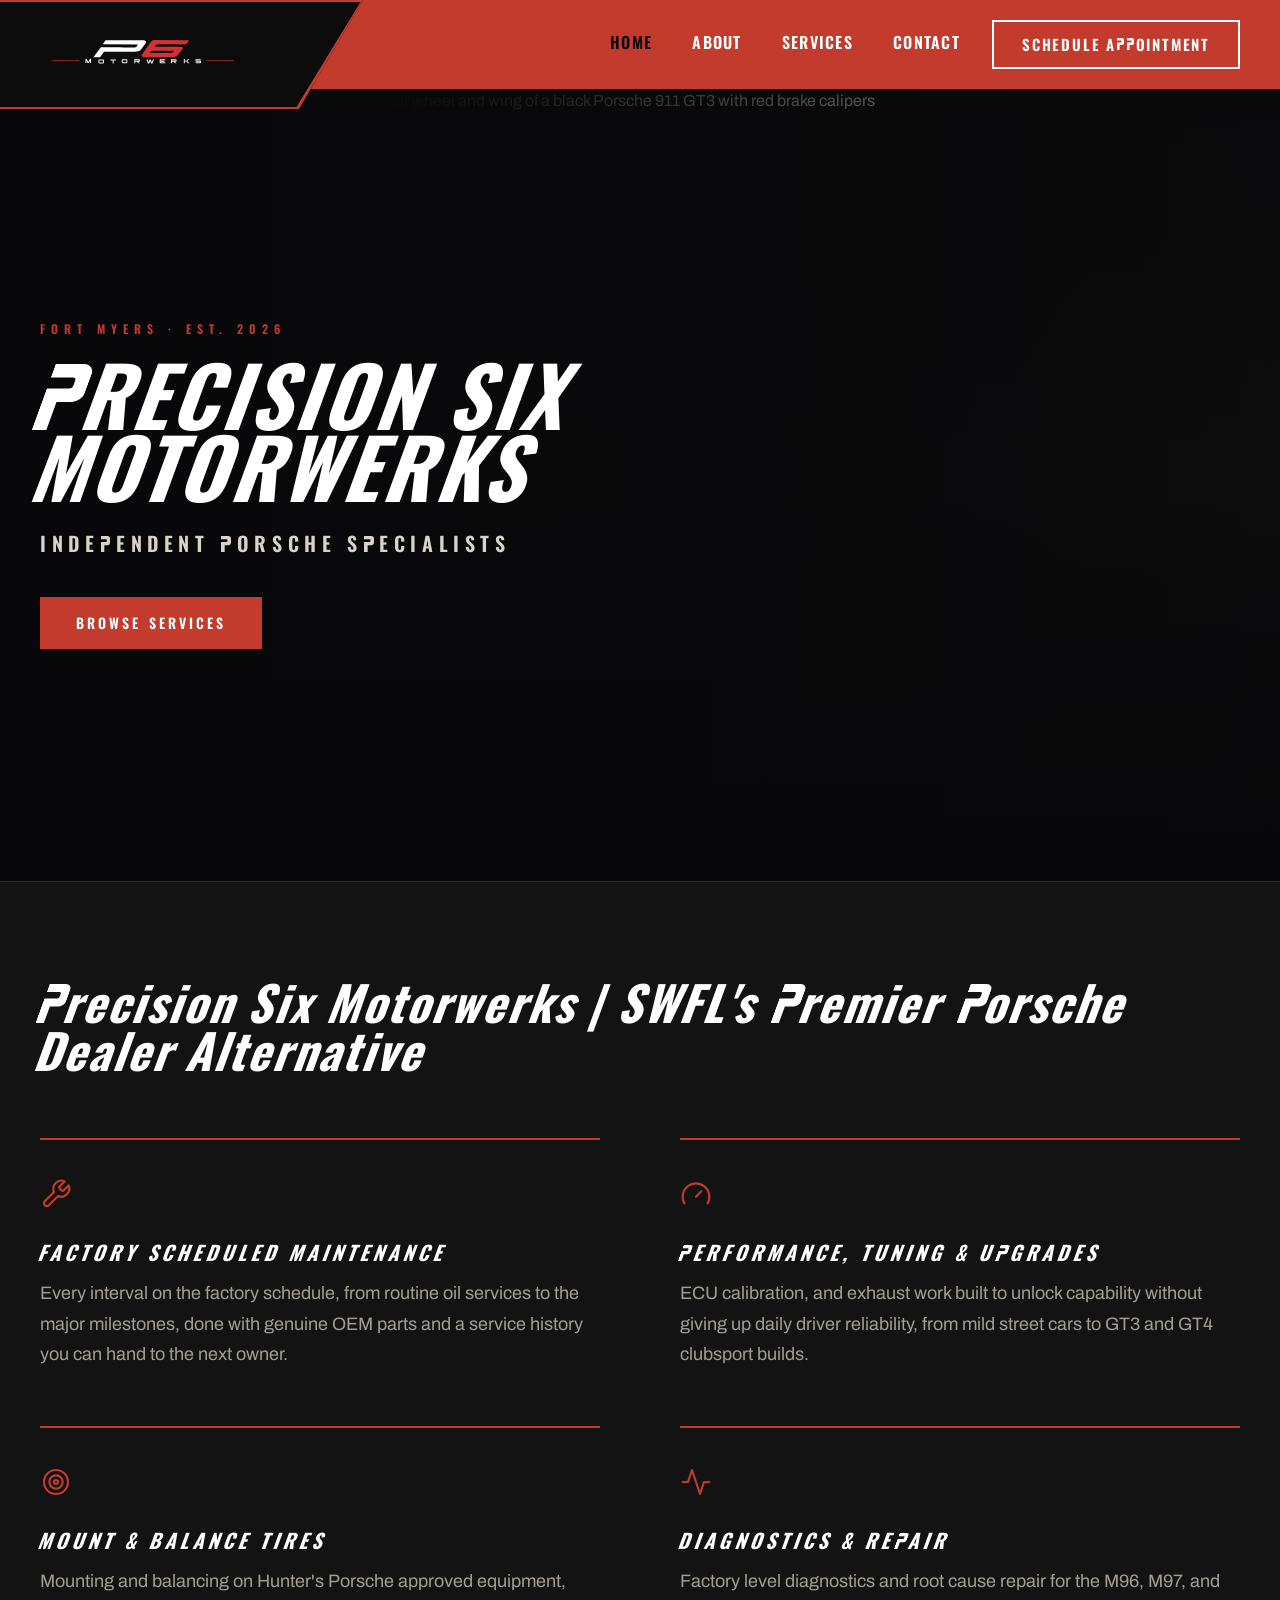
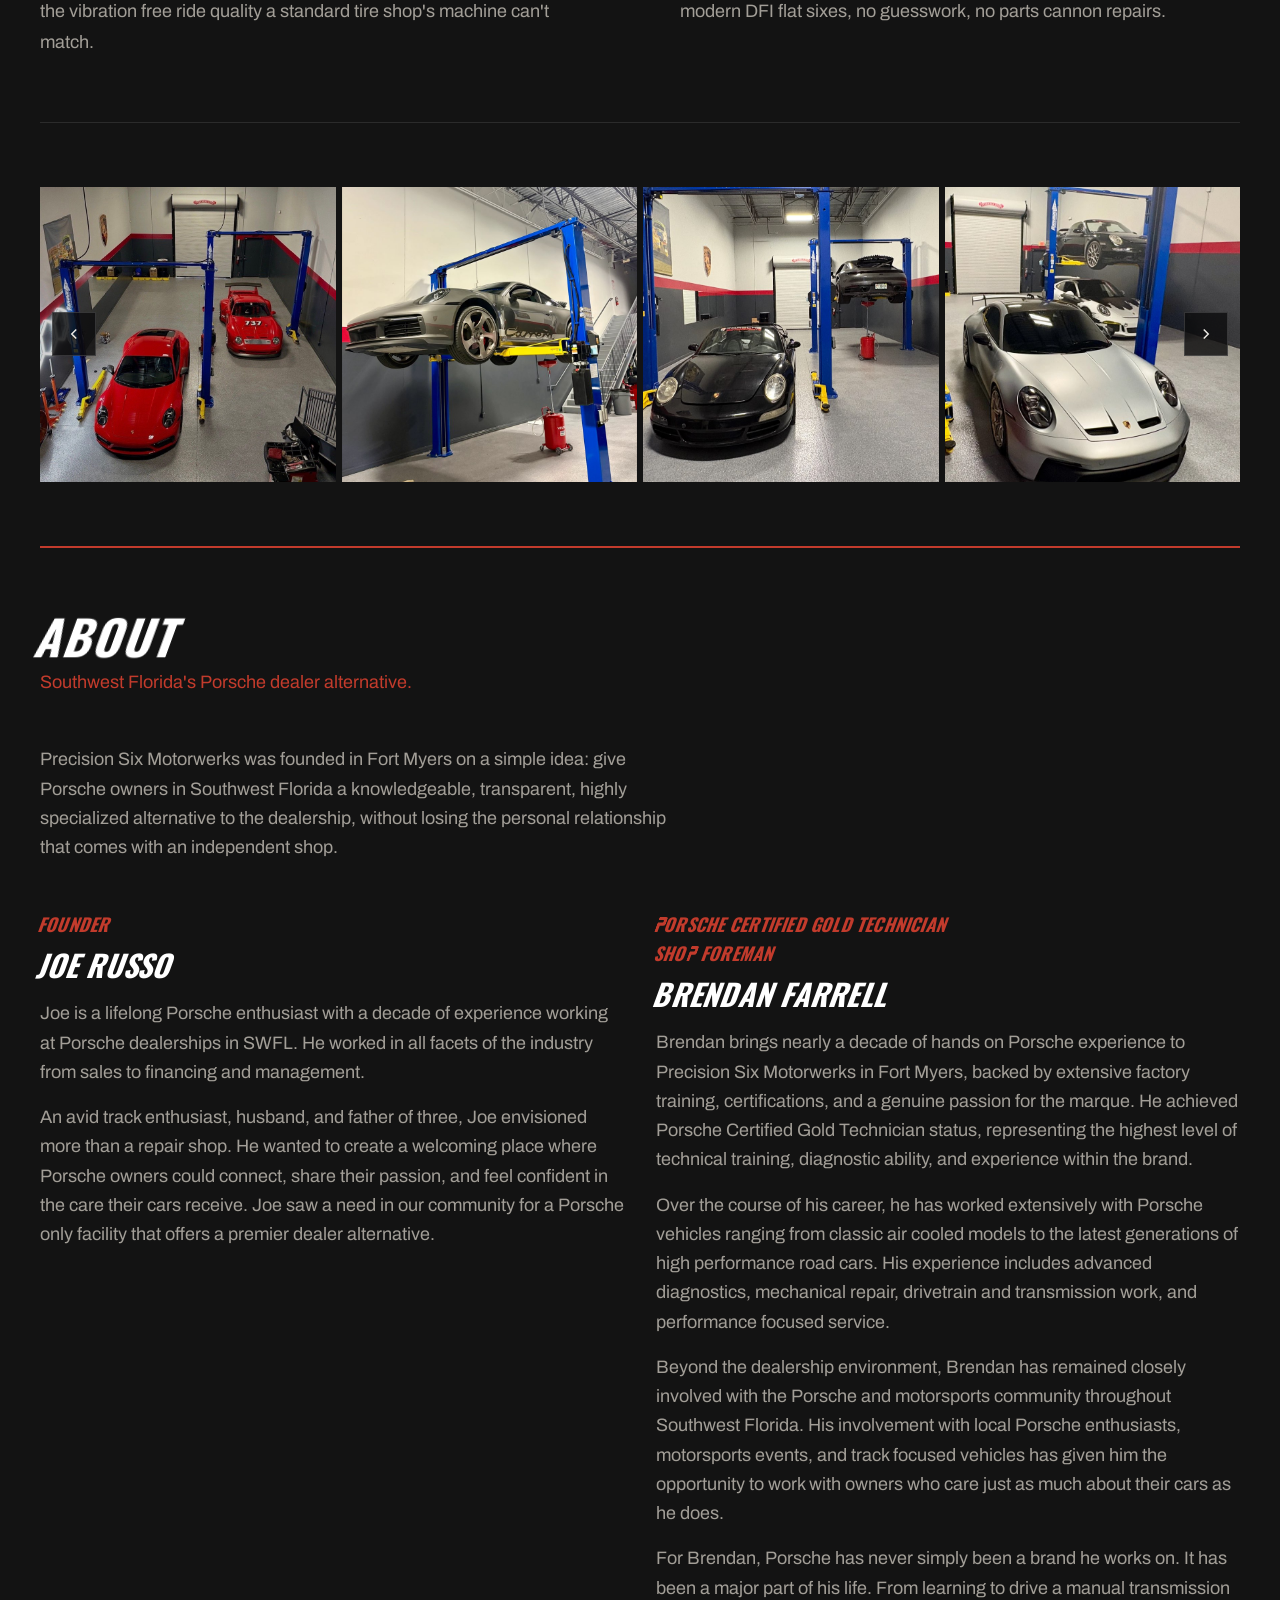
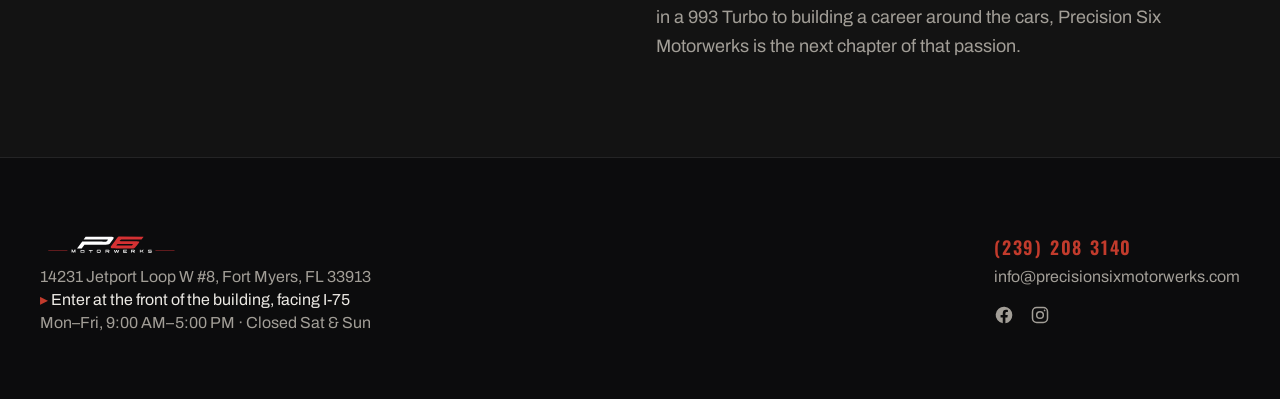
==== commit b8a97460: "Update bio names to Joe Russo and Brendan Farrell Bio headings on the home and About pages, plus Bre" ====
--- a/index.html
+++ b/index.html
@@ -10,7 +10,7 @@
 @media (min-width:1024px){.hero-photo{margin-left:28%;width:72%;object-position:0% 50%;-webkit-mask-image:linear-gradient(to right,transparent,#000 30%);mask-image:linear-gradient(to right,transparent,#000 30%)}}
 /* On phones, slide the photo 25% of the screen width to the right (the section clips whatever runs off the right edge) and fade the new left edge the same way. */
 @media (max-width:767px){.hero-photo{transform:translateX(25%);-webkit-mask-image:linear-gradient(to right,transparent,#000 30%);mask-image:linear-gradient(to right,transparent,#000 30%)}}
-</style><link rel="stylesheet" href="/assets/body-text.css"/></head><body><!--$--><div id="home" class="bg-[#0c0c0d] text-[#ece9e4] font-body"><header class="site-header sticky top-0 z-30 border-b border-white/10 bg-gradient-to-b from-[#161616] to-[#0c0c0d]/95 backdrop-blur"><div class="mx-auto flex max-w-[1400px] items-center justify-between px-6 py-4 md:px-10"><div class="site-logo flex items-center gap-3"><img src="/images/p6-logo.svg" alt="Precision Six Motorwerks" style="height:40px;width:auto;display:block"/></div><div class="flex items-center gap-8"><nav class="desktop-nav gap-10 font-label text-sm tracking-[0.18em]"><a href="#home" data-hash-nav class="pb-1 transition-colors nav-link-desktop is-active">HOME</a><a href="/about" class="pb-1 transition-colors nav-link-desktop">ABOUT</a><a href="/services" class="pb-1 transition-colors nav-link-desktop">SERVICES</a><a href="/contact" class="pb-1 transition-colors nav-link-desktop">CONTACT</a></nav><a href="/contact#schedule" class="desktop-cta bg-[#c23b2c] px-9 py-4 font-label text-sm tracking-[0.22em] text-white transition-colors hover:bg-[#a6301f]">SCHEDULE APPOINTMENT</a><button type="button" class="menu-toggle" data-menu-toggle aria-label="Toggle menu" aria-expanded="false"><svg data-icon-open viewBox="0 0 24 24" fill="none" stroke="currentColor" stroke-width="2" stroke-linecap="round"><line x1="3" y1="6" x2="21" y2="6"></line><line x1="3" y1="12" x2="21" y2="12"></line><line x1="3" y1="18" x2="21" y2="18"></line></svg><svg data-icon-close viewBox="0 0 24 24" fill="none" stroke="currentColor" stroke-width="2" stroke-linecap="round" style="display:none"><line x1="5" y1="5" x2="19" y2="19"></line><line x1="19" y1="5" x2="5" y2="19"></line></svg></button></div></div><div class="mobile-nav" data-mobile-nav><a href="#home" data-hash-nav class="is-active">HOME</a><a href="/about">ABOUT</a><a href="/services">SERVICES</a><a href="/contact">CONTACT</a><a href="/contact#schedule" class="mobile-cta">SCHEDULE APPOINTMENT</a></div></header><section class="relative isolate overflow-hidden"><div class="absolute inset-0"><img src="https://images.unsplash.com/photo-1658863567540-b8d86757bdf1?flip=h&amp;q=80&amp;w=1600&amp;auto=format&amp;fit=crop" alt="Rear wheel and wing of a black Porsche 911 GT3 with red brake calipers" class="hero-photo h-full w-full object-cover object-[70%_50%]" fetchpriority="high"/><div class="absolute inset-0 bg-gradient-to-r from-[#08080a] via-[#08080a]/70 to-transparent"></div><div class="absolute inset-0 bg-gradient-to-t from-[#08080a] via-transparent to-[#08080a]/40"></div></div><div class="relative mx-auto flex min-h-[88vh] max-w-[1400px] flex-col justify-center px-6 py-24 md:px-10"><p class="font-label mb-5 text-xs tracking-[0.5em] text-[#c23b2c]">FORT MYERS · EST. 2026</p><h1 class="font-label hero-title text-white tracking-[0.04em]"><span class="slant">PRECISION</span> <span class="slant">SIX</span><br/><span class="slant">MOTORWERKS</span></h1><p class="font-label mt-7 max-w-xl text-lg tracking-[0.28em] text-[#d8d4cd] sm:text-xl">INDEPENDENT PORSCHE SPECIALISTS</p><div class="mt-10"><a href="#services" class="inline-block bg-[#c23b2c] px-9 py-4 font-label text-sm tracking-[0.22em] text-white transition-colors hover:bg-[#a6301f]">BROWSE SERVICES</a></div></div></section><section id="services" class="border-t border-white/10 bg-[#131313]"><div class="mx-auto max-w-[1400px] px-6 py-24 md:px-10"><div class="mb-16"><h2 class="font-label text-4xl text-white sm:text-5xl tracking-[0.04em]"><span class="slant">Precision</span> <span class="slant">Six</span> <span class="slant">Motorwerks</span> <span class="slant">|</span> <span class="slant">SWFL's</span> <span class="slant">Premier</span> <span class="slant">Porsche</span> <span class="slant">Dealer</span> <span class="slant">Alternative</span></h2></div><!-- Service list: red rule, icon, spaced caps title, styled in /assets/service-cards.css under "Home service list". --><div class="svc-list grid grid-cols-1 md:grid-cols-2"><div data-reveal-card class="relative"><svg viewBox="0 0 24 24" fill="none" stroke="currentColor" stroke-width="1.6" stroke-linecap="round" stroke-linejoin="round" aria-hidden="true"><path d="M14.7 6.3a1 1 0 0 0 0 1.4l1.6 1.6a1 1 0 0 0 1.4 0l3.77-3.77a6 6 0 0 1-7.94 7.94l-6.91 6.91a2.12 2.12 0 0 1-3-3l6.91-6.91a6 6 0 0 1 7.94-7.94l-3.76 3.76z"/></svg><h3 class="font-label text-xl text-white sm:text-2xl"><span class="slant">Factory</span> <span class="slant">Scheduled</span> <span class="slant">Maintenance</span></h3><p class="text-sm leading-relaxed text-[#a29e97]">Every interval on the factory schedule, from routine oil services to the major milestones, done with genuine OEM parts and a service history you can hand to the next owner.</p></div><div data-reveal-card class="relative"><svg viewBox="0 0 24 24" fill="none" stroke="currentColor" stroke-width="1.6" stroke-linecap="round" stroke-linejoin="round" aria-hidden="true"><path d="m12 14 4-4"/><path d="M3.34 19a10 10 0 1 1 17.32 0"/></svg><h3 class="font-label text-xl text-white sm:text-2xl"><span class="slant">Performance,</span> <span class="slant">Tuning</span> <span class="slant"><span class="amp">&amp;</span></span> <span class="slant">Upgrades</span></h3><p class="text-sm leading-relaxed text-[#a29e97]">ECU calibration, and exhaust work built to unlock capability without giving up daily driver reliability, from mild street cars to GT3 and GT4 clubsport builds.</p></div><div data-reveal-card class="relative"><svg viewBox="0 0 24 24" fill="none" stroke="currentColor" stroke-width="1.6" stroke-linecap="round" stroke-linejoin="round" aria-hidden="true"><circle cx="12" cy="12" r="9"/><circle cx="12" cy="12" r="5"/><circle cx="12" cy="12" r="1.5"/></svg><h3 class="font-label text-xl text-white sm:text-2xl"><span class="slant">Mount</span> <span class="slant"><span class="amp">&amp;</span></span> <span class="slant">Balance</span> <span class="slant">Tires</span></h3><p class="text-sm leading-relaxed text-[#a29e97]">Mounting and balancing on Hunter's Porsche approved equipment, the vibration free ride quality a standard tire shop's machine can't match.</p></div><div data-reveal-card class="relative"><svg viewBox="0 0 24 24" fill="none" stroke="currentColor" stroke-width="1.6" stroke-linecap="round" stroke-linejoin="round" aria-hidden="true"><path d="M22 12h-4l-3 9L9 3l-3 9H2"/></svg><h3 class="font-label text-xl text-white sm:text-2xl"><span class="slant">Diagnostics</span> <span class="slant"><span class="amp">&amp;</span></span> <span class="slant">Repair</span></h3><p class="text-sm leading-relaxed text-[#a29e97]">Factory level diagnostics and root cause repair for the M96, M97, and modern DFI flat sixes, no guesswork, no parts cannon repairs.</p></div></div><!-- Photo carousel: /assets/instagram.js fills the track with shop photos, or Instagram posts once its feed ID is set. The same section is on the services and contact pages. --><div id="instagram" role="region" aria-label="Photos from the shop" style="scroll-margin-top:85px;margin-top:64px;padding-top:64px;border-top:1px solid rgba(255,255,255,0.1)"><div class="ig-wrap"><div class="ig-track"></div><button type="button" class="ig-arrow ig-prev" aria-label="Previous photos"><svg width="18" height="18" viewBox="0 0 24 24" fill="none" stroke="currentColor" stroke-width="2" aria-hidden="true"><path d="M15 18l-6-6 6-6"/></svg></button><button type="button" class="ig-arrow ig-next" aria-label="Next photos"><svg width="18" height="18" viewBox="0 0 24 24" fill="none" stroke="currentColor" stroke-width="2" aria-hidden="true"><path d="M9 18l6-6-6-6"/></svg></button></div></div><div id="about" style="scroll-margin-top:85px;margin-top:64px;padding-top:64px;border-top:2px solid #c23b2c"><h2 class="font-label text-4xl text-white sm:text-5xl tracking-[0.04em]" data-reveal><span class="slant">ABOUT</span></h2><p class="mt-2 max-w-sm text-sm leading-relaxed text-[#c23b2c]" data-reveal="1">Southwest Florida's Porsche dealer alternative.</p><div style="margin-top:48px" data-reveal="2"><p class="text-sm leading-relaxed text-[#a29e97]" style="max-width:640px">Precision Six Motorwerks was founded in Fort Myers on a simple idea: give Porsche owners in Southwest Florida a knowledgeable, transparent, highly specialized alternative to the dealership, without losing the personal relationship that comes with an independent shop.</p></div><div class="grid grid-cols-1 gap-8 md:grid-cols-2" style="margin-top:48px" data-reveal="3"><div><span class="font-display text-lg text-[#c23b2c]"><span class="slant">FOUNDER</span></span><h3 class="mt-2 font-display text-2xl text-white sm:text-3xl"><span class="slant">Joseph</span> <span class="slant">“Joe”</span> <span class="slant">Russo</span></h3><p class="mt-4 text-sm leading-relaxed text-[#a29e97]">Joe is a lifelong Porsche enthusiast with a decade of experience working at Porsche dealerships in SWFL. He worked in all facets of the industry from sales to financing and management.</p><p class="mt-4 text-sm leading-relaxed text-[#a29e97]">An avid track enthusiast, husband, and father of three, Joe envisioned more than a repair shop. He wanted to create a welcoming place where Porsche owners could connect, share their passion, and feel confident in the care their cars receive. Joe saw a need in our community for a Porsche only facility that offers a premier dealer alternative.</p></div><div><span class="font-display text-lg text-[#c23b2c]"><span class="slant">PORSCHE</span> <span class="slant">CERTIFIED</span> <span class="slant">GOLD</span> <span class="slant">TECHNICIAN</span><br/><span class="slant">SHOP</span> <span class="slant">FOREMAN</span></span><h3 class="mt-2 font-display text-2xl text-white sm:text-3xl"><span class="slant">Brendan</span></h3><p class="mt-4 text-sm leading-relaxed text-[#a29e97]">Brendan brings nearly a decade of hands on Porsche experience to Precision Six Motorwerks in Fort Myers, backed by extensive factory training, certifications, and a genuine passion for the marque. He achieved Porsche Certified Gold Technician status, representing the highest level of technical training, diagnostic ability, and experience within the brand.</p><p class="mt-4 text-sm leading-relaxed text-[#a29e97]">Over the course of his career, he has worked extensively with Porsche vehicles ranging from classic air cooled models to the latest generations of high performance road cars. His experience includes advanced diagnostics, mechanical repair, drivetrain and transmission work, and performance focused service.</p><p class="mt-4 text-sm leading-relaxed text-[#a29e97]">Beyond the dealership environment, Brendan has remained closely involved with the Porsche and motorsports community throughout Southwest Florida. His involvement with local Porsche enthusiasts, motorsports events, and track focused vehicles has given him the opportunity to work with owners who care just as much about their cars as he does.</p><p class="mt-4 text-sm leading-relaxed text-[#a29e97]">For Brendan, Porsche has never simply been a brand he works on. It has been a major part of his life. From learning to drive a manual transmission in a 993 Turbo to building a career around the cars, Precision Six Motorwerks is the next chapter of that passion.</p></div></div></div></div></section><footer class="border-t border-white/10 bg-[#0c0c0d]"><div class="mx-auto flex max-w-[1400px] flex-col gap-8 px-6 py-16 md:flex-row md:items-center md:justify-between md:px-10"><div><img src="/images/p6-logo.svg" alt="Precision Six Motorwerks" style="height:36px;width:auto;display:block"/><p class="mt-2 max-w-sm text-sm text-[#a29e97]"><a href="https://www.google.com/maps/dir/?api=1&amp;destination=14231+Jetport+Loop+W+%238,+Fort+Myers,+FL+33913" target="_blank" rel="noopener" class="transition-colors hover:text-[#e0523f]">14231 Jetport Loop W #8, Fort Myers, FL 33913</a><br/><span class="text-[#ece9e4]"><span class="text-[#c23b2c]">&#9656;</span> Enter at the front of the building, facing I-75</span><br/>Mon–Fri, 9:00 AM–5:00 PM · Closed Sat &amp; Sun</p></div><div><a href="tel:12392083140" class="font-label text-lg tracking-[0.1em] text-[#c23b2c] transition-colors hover:text-[#e0523f]">(239) 208 3140</a><a href="mailto:info@precisionsixmotorwerks.com" class="mt-1 text-sm text-[#a29e97] transition-colors hover:text-[#e0523f]" style="display:block">info@precisionsixmotorwerks.com</a><div class="social-icons" style="margin-top:16px"><a href="https://www.facebook.com/people/Precision-Six-Motorwerks/61594132116710/" target="_blank" rel="noopener" aria-label="Facebook"><svg viewBox="0 0 24 24" fill="currentColor"><path d="M22 12a10 10 0 1 0-11.5 9.87v-6.98H7.9V12h2.6V9.8c0-2.56 1.52-3.98 3.86-3.98 1.12 0 2.3.2 2.3.2v2.5h-1.3c-1.28 0-1.68.8-1.68 1.62V12h2.86l-.46 2.89h-2.4v6.98A10 10 0 0 0 22 12Z"></path></svg></a><a href="https://www.instagram.com/precisionsixmotorwerks" target="_blank" rel="noopener" aria-label="Instagram"><svg viewBox="0 0 24 24" fill="none" stroke="currentColor" stroke-width="1.8"><rect x="3" y="3" width="18" height="18" rx="5"></rect><circle cx="12" cy="12" r="4"></circle><circle cx="17.5" cy="6.5" r="1" fill="currentColor" stroke="none"></circle></svg></a></div></div></div></footer><!-- Join the P6 Community popup: opened by /assets/subscribe.js, signups go to the "P6 Subscribers" Google Sheet. --><dialog id="subscribe-popup" class="sub-dialog" aria-labelledby="sub-title"><div class="sub-inner"><div class="sub-panel"><div class="sub-stripes" aria-hidden="true"></div><h2 id="sub-title" class="font-display text-white"><span class="slant">JOIN</span> <span class="slant">THE</span> <span class="slant">P<span class="text-[#c23b2c]">6</span></span> <span class="slant">COMMUNITY</span></h2><p class="sub-lede">Built by Porsche enthusiasts, for Porsche enthusiasts. Get shop news, maintenance tips, and event invites.</p><form class="sub-form"><input type="text" name="_gotcha" tabindex="-1" autocomplete="off" aria-hidden="true" style="position:absolute;left:-9999px"/><div class="sub-row"><div><label class="sr-only" for="sub-first-name">First name</label><input id="sub-first-name" name="first-name" type="text" placeholder="First Name" autocomplete="given-name" required/></div><div><label class="sr-only" for="sub-last-name">Last name</label><input id="sub-last-name" name="last-name" type="text" placeholder="Last Name" autocomplete="family-name" required/></div></div><label class="sr-only" for="sub-email">Email</label><input id="sub-email" name="email" type="email" placeholder="Email" autocomplete="email" required/><label class="sr-only" for="sub-car">Car I drive</label><input id="sub-car" name="car" type="text" placeholder="Car I drive, e.g. 2019 911 Carrera S" maxlength="100" autocomplete="off" required/><button type="submit" class="submit-btn">JOIN THE COMMUNITY</button><p class="form-status" aria-live="polite"></p></form><div class="sub-thanks" hidden><h3 class="font-display text-3xl text-white"><span class="slant">YOU'RE</span> <span class="slant">IN.</span></h3><p>Thanks for joining. Watch your inbox for news from the shop.</p></div></div><div class="sub-photo"><img class="sub-bg" src="/images/shop/shop-2.jpg" alt="A silver Porsche 911 GT3 on a lift inside the P6 Motorwerks shop" loading="lazy"/><img class="sub-logo" src="/images/p6-logo.svg" alt="" aria-hidden="true"/></div></div><form method="dialog"><button type="submit" class="sub-close" aria-label="Close"><svg viewBox="0 0 24 24" fill="none" stroke="currentColor" stroke-width="2" stroke-linecap="round" aria-hidden="true"><line x1="5" y1="5" x2="19" y2="19"></line><line x1="19" y1="5" x2="5" y2="19"></line></svg></button></form></dialog></div><script>(function(t){let s;try{s=JSON.parse(sessionStorage.getItem(t.storageKey)||"{}")}catch(e){console.error(e);return}const c=t.key||window.history.state?.__TSR_key,r=c?s[c]:void 0;if(t.shouldScrollRestoration&&r&&typeof r=="object"&&Object.keys(r).length>0){for(const e in r){const o=r[e];if(!o||typeof o!="object")continue;const l=o.scrollX,i=o.scrollY;if(!(!Number.isFinite(l)||!Number.isFinite(i))){if(e==="window")window.scrollTo({top:i,left:l,behavior:t.behavior});else if(e){let n;try{n=document.querySelector(e)}catch{continue}n&&(n.scrollLeft=l,n.scrollTop=i)}}}return}const a=window.location.hash.split("#",2)[1];if(a){const e=window.history.state?.__hashScrollIntoViewOptions??!0;if(e){const o=document.getElementById(a);o&&o.scrollIntoView(e)}return}window.scrollTo({top:0,left:0,behavior:t.behavior})})({"storageKey":"tsr-scroll-restoration-v1_3","shouldScrollRestoration":true});document.currentScript.remove()</script><!--/$--><script class="$tsr" id="$tsr-stream-barrier">(self.$R=self.$R||{})["tsr"]=[];self.$_TSR={h(){this.hydrated=!0,this.c()},e(){this.streamEnded=!0,this.c()},c(){this.hydrated&&this.streamEnded&&(delete self.$_TSR,delete self.$R.tsr)},p(e){this.initialized?e():this.buffer.push(e)},buffer:[]};$_TSR.router=($R=>$R[0]={manifest:$R[1]={routes:$R[2]={__root__:$R[3]={preloads:$R[4]=["/assets/index-BtHvfP3P.js"],assets:$R[5]=[$R[6]={tag:"link",attrs:$R[7]={rel:"stylesheet",href:"/assets/index-D637ba7w.css",type:"text/css"}},$R[8]={tag:"script",attrs:$R[9]={type:"module",async:!0},children:"import(\"/assets/index-BtHvfP3P.js\")"}]},"/":$R[10]={preloads:$R[11]=["/assets/index-jSz5Od2O.js"]}}},matches:$R[12]=[$R[13]={i:"__root__ ",u:1787406322075,s:"success",ssr:!0},$R[14]={i:"  ",u:1787406322075,s:"success",ssr:!0}],lastMatchId:"  "})($R["tsr"]);$_TSR.e();document.currentScript.remove()</script><script src="/assets/site.js"></script><script src="/assets/instagram.js" defer></script><script src="/assets/subscribe.js" defer></script><script type="application/ld+json">
+</style><link rel="stylesheet" href="/assets/body-text.css"/></head><body><!--$--><div id="home" class="bg-[#0c0c0d] text-[#ece9e4] font-body"><header class="site-header sticky top-0 z-30 border-b border-white/10 bg-gradient-to-b from-[#161616] to-[#0c0c0d]/95 backdrop-blur"><div class="mx-auto flex max-w-[1400px] items-center justify-between px-6 py-4 md:px-10"><div class="site-logo flex items-center gap-3"><img src="/images/p6-logo.svg" alt="Precision Six Motorwerks" style="height:40px;width:auto;display:block"/></div><div class="flex items-center gap-8"><nav class="desktop-nav gap-10 font-label text-sm tracking-[0.18em]"><a href="#home" data-hash-nav class="pb-1 transition-colors nav-link-desktop is-active">HOME</a><a href="/about" class="pb-1 transition-colors nav-link-desktop">ABOUT</a><a href="/services" class="pb-1 transition-colors nav-link-desktop">SERVICES</a><a href="/contact" class="pb-1 transition-colors nav-link-desktop">CONTACT</a></nav><a href="/contact#schedule" class="desktop-cta bg-[#c23b2c] px-9 py-4 font-label text-sm tracking-[0.22em] text-white transition-colors hover:bg-[#a6301f]">SCHEDULE APPOINTMENT</a><button type="button" class="menu-toggle" data-menu-toggle aria-label="Toggle menu" aria-expanded="false"><svg data-icon-open viewBox="0 0 24 24" fill="none" stroke="currentColor" stroke-width="2" stroke-linecap="round"><line x1="3" y1="6" x2="21" y2="6"></line><line x1="3" y1="12" x2="21" y2="12"></line><line x1="3" y1="18" x2="21" y2="18"></line></svg><svg data-icon-close viewBox="0 0 24 24" fill="none" stroke="currentColor" stroke-width="2" stroke-linecap="round" style="display:none"><line x1="5" y1="5" x2="19" y2="19"></line><line x1="19" y1="5" x2="5" y2="19"></line></svg></button></div></div><div class="mobile-nav" data-mobile-nav><a href="#home" data-hash-nav class="is-active">HOME</a><a href="/about">ABOUT</a><a href="/services">SERVICES</a><a href="/contact">CONTACT</a><a href="/contact#schedule" class="mobile-cta">SCHEDULE APPOINTMENT</a></div></header><section class="relative isolate overflow-hidden"><div class="absolute inset-0"><img src="https://images.unsplash.com/photo-1658863567540-b8d86757bdf1?flip=h&amp;q=80&amp;w=1600&amp;auto=format&amp;fit=crop" alt="Rear wheel and wing of a black Porsche 911 GT3 with red brake calipers" class="hero-photo h-full w-full object-cover object-[70%_50%]" fetchpriority="high"/><div class="absolute inset-0 bg-gradient-to-r from-[#08080a] via-[#08080a]/70 to-transparent"></div><div class="absolute inset-0 bg-gradient-to-t from-[#08080a] via-transparent to-[#08080a]/40"></div></div><div class="relative mx-auto flex min-h-[88vh] max-w-[1400px] flex-col justify-center px-6 py-24 md:px-10"><p class="font-label mb-5 text-xs tracking-[0.5em] text-[#c23b2c]">FORT MYERS · EST. 2026</p><h1 class="font-label hero-title text-white tracking-[0.04em]"><span class="slant">PRECISION</span> <span class="slant">SIX</span><br/><span class="slant">MOTORWERKS</span></h1><p class="font-label mt-7 max-w-xl text-lg tracking-[0.28em] text-[#d8d4cd] sm:text-xl">INDEPENDENT PORSCHE SPECIALISTS</p><div class="mt-10"><a href="#services" class="inline-block bg-[#c23b2c] px-9 py-4 font-label text-sm tracking-[0.22em] text-white transition-colors hover:bg-[#a6301f]">BROWSE SERVICES</a></div></div></section><section id="services" class="border-t border-white/10 bg-[#131313]"><div class="mx-auto max-w-[1400px] px-6 py-24 md:px-10"><div class="mb-16"><h2 class="font-label text-4xl text-white sm:text-5xl tracking-[0.04em]"><span class="slant">Precision</span> <span class="slant">Six</span> <span class="slant">Motorwerks</span> <span class="slant">|</span> <span class="slant">SWFL's</span> <span class="slant">Premier</span> <span class="slant">Porsche</span> <span class="slant">Dealer</span> <span class="slant">Alternative</span></h2></div><!-- Service list: red rule, icon, spaced caps title, styled in /assets/service-cards.css under "Home service list". --><div class="svc-list grid grid-cols-1 md:grid-cols-2"><div data-reveal-card class="relative"><svg viewBox="0 0 24 24" fill="none" stroke="currentColor" stroke-width="1.6" stroke-linecap="round" stroke-linejoin="round" aria-hidden="true"><path d="M14.7 6.3a1 1 0 0 0 0 1.4l1.6 1.6a1 1 0 0 0 1.4 0l3.77-3.77a6 6 0 0 1-7.94 7.94l-6.91 6.91a2.12 2.12 0 0 1-3-3l6.91-6.91a6 6 0 0 1 7.94-7.94l-3.76 3.76z"/></svg><h3 class="font-label text-xl text-white sm:text-2xl"><span class="slant">Factory</span> <span class="slant">Scheduled</span> <span class="slant">Maintenance</span></h3><p class="text-sm leading-relaxed text-[#a29e97]">Every interval on the factory schedule, from routine oil services to the major milestones, done with genuine OEM parts and a service history you can hand to the next owner.</p></div><div data-reveal-card class="relative"><svg viewBox="0 0 24 24" fill="none" stroke="currentColor" stroke-width="1.6" stroke-linecap="round" stroke-linejoin="round" aria-hidden="true"><path d="m12 14 4-4"/><path d="M3.34 19a10 10 0 1 1 17.32 0"/></svg><h3 class="font-label text-xl text-white sm:text-2xl"><span class="slant">Performance,</span> <span class="slant">Tuning</span> <span class="slant"><span class="amp">&amp;</span></span> <span class="slant">Upgrades</span></h3><p class="text-sm leading-relaxed text-[#a29e97]">ECU calibration, and exhaust work built to unlock capability without giving up daily driver reliability, from mild street cars to GT3 and GT4 clubsport builds.</p></div><div data-reveal-card class="relative"><svg viewBox="0 0 24 24" fill="none" stroke="currentColor" stroke-width="1.6" stroke-linecap="round" stroke-linejoin="round" aria-hidden="true"><circle cx="12" cy="12" r="9"/><circle cx="12" cy="12" r="5"/><circle cx="12" cy="12" r="1.5"/></svg><h3 class="font-label text-xl text-white sm:text-2xl"><span class="slant">Mount</span> <span class="slant"><span class="amp">&amp;</span></span> <span class="slant">Balance</span> <span class="slant">Tires</span></h3><p class="text-sm leading-relaxed text-[#a29e97]">Mounting and balancing on Hunter's Porsche approved equipment, the vibration free ride quality a standard tire shop's machine can't match.</p></div><div data-reveal-card class="relative"><svg viewBox="0 0 24 24" fill="none" stroke="currentColor" stroke-width="1.6" stroke-linecap="round" stroke-linejoin="round" aria-hidden="true"><path d="M22 12h-4l-3 9L9 3l-3 9H2"/></svg><h3 class="font-label text-xl text-white sm:text-2xl"><span class="slant">Diagnostics</span> <span class="slant"><span class="amp">&amp;</span></span> <span class="slant">Repair</span></h3><p class="text-sm leading-relaxed text-[#a29e97]">Factory level diagnostics and root cause repair for the M96, M97, and modern DFI flat sixes, no guesswork, no parts cannon repairs.</p></div></div><!-- Photo carousel: /assets/instagram.js fills the track with shop photos, or Instagram posts once its feed ID is set. The same section is on the services and contact pages. --><div id="instagram" role="region" aria-label="Photos from the shop" style="scroll-margin-top:85px;margin-top:64px;padding-top:64px;border-top:1px solid rgba(255,255,255,0.1)"><div class="ig-wrap"><div class="ig-track"></div><button type="button" class="ig-arrow ig-prev" aria-label="Previous photos"><svg width="18" height="18" viewBox="0 0 24 24" fill="none" stroke="currentColor" stroke-width="2" aria-hidden="true"><path d="M15 18l-6-6 6-6"/></svg></button><button type="button" class="ig-arrow ig-next" aria-label="Next photos"><svg width="18" height="18" viewBox="0 0 24 24" fill="none" stroke="currentColor" stroke-width="2" aria-hidden="true"><path d="M9 18l6-6-6-6"/></svg></button></div></div><div id="about" style="scroll-margin-top:85px;margin-top:64px;padding-top:64px;border-top:2px solid #c23b2c"><h2 class="font-label text-4xl text-white sm:text-5xl tracking-[0.04em]" data-reveal><span class="slant">ABOUT</span></h2><p class="mt-2 max-w-sm text-sm leading-relaxed text-[#c23b2c]" data-reveal="1">Southwest Florida's Porsche dealer alternative.</p><div style="margin-top:48px" data-reveal="2"><p class="text-sm leading-relaxed text-[#a29e97]" style="max-width:640px">Precision Six Motorwerks was founded in Fort Myers on a simple idea: give Porsche owners in Southwest Florida a knowledgeable, transparent, highly specialized alternative to the dealership, without losing the personal relationship that comes with an independent shop.</p></div><div class="grid grid-cols-1 gap-8 md:grid-cols-2" style="margin-top:48px" data-reveal="3"><div><span class="font-display text-lg text-[#c23b2c]"><span class="slant">FOUNDER</span></span><h3 class="mt-2 font-display text-2xl text-white sm:text-3xl"><span class="slant">Joe</span> <span class="slant">Russo</span></h3><p class="mt-4 text-sm leading-relaxed text-[#a29e97]">Joe is a lifelong Porsche enthusiast with a decade of experience working at Porsche dealerships in SWFL. He worked in all facets of the industry from sales to financing and management.</p><p class="mt-4 text-sm leading-relaxed text-[#a29e97]">An avid track enthusiast, husband, and father of three, Joe envisioned more than a repair shop. He wanted to create a welcoming place where Porsche owners could connect, share their passion, and feel confident in the care their cars receive. Joe saw a need in our community for a Porsche only facility that offers a premier dealer alternative.</p></div><div><span class="font-display text-lg text-[#c23b2c]"><span class="slant">PORSCHE</span> <span class="slant">CERTIFIED</span> <span class="slant">GOLD</span> <span class="slant">TECHNICIAN</span><br/><span class="slant">SHOP</span> <span class="slant">FOREMAN</span></span><h3 class="mt-2 font-display text-2xl text-white sm:text-3xl"><span class="slant">Brendan</span> <span class="slant">Farrell</span></h3><p class="mt-4 text-sm leading-relaxed text-[#a29e97]">Brendan brings nearly a decade of hands on Porsche experience to Precision Six Motorwerks in Fort Myers, backed by extensive factory training, certifications, and a genuine passion for the marque. He achieved Porsche Certified Gold Technician status, representing the highest level of technical training, diagnostic ability, and experience within the brand.</p><p class="mt-4 text-sm leading-relaxed text-[#a29e97]">Over the course of his career, he has worked extensively with Porsche vehicles ranging from classic air cooled models to the latest generations of high performance road cars. His experience includes advanced diagnostics, mechanical repair, drivetrain and transmission work, and performance focused service.</p><p class="mt-4 text-sm leading-relaxed text-[#a29e97]">Beyond the dealership environment, Brendan has remained closely involved with the Porsche and motorsports community throughout Southwest Florida. His involvement with local Porsche enthusiasts, motorsports events, and track focused vehicles has given him the opportunity to work with owners who care just as much about their cars as he does.</p><p class="mt-4 text-sm leading-relaxed text-[#a29e97]">For Brendan, Porsche has never simply been a brand he works on. It has been a major part of his life. From learning to drive a manual transmission in a 993 Turbo to building a career around the cars, Precision Six Motorwerks is the next chapter of that passion.</p></div></div></div></div></section><footer class="border-t border-white/10 bg-[#0c0c0d]"><div class="mx-auto flex max-w-[1400px] flex-col gap-8 px-6 py-16 md:flex-row md:items-center md:justify-between md:px-10"><div><img src="/images/p6-logo.svg" alt="Precision Six Motorwerks" style="height:36px;width:auto;display:block"/><p class="mt-2 max-w-sm text-sm text-[#a29e97]"><a href="https://www.google.com/maps/dir/?api=1&amp;destination=14231+Jetport+Loop+W+%238,+Fort+Myers,+FL+33913" target="_blank" rel="noopener" class="transition-colors hover:text-[#e0523f]">14231 Jetport Loop W #8, Fort Myers, FL 33913</a><br/><span class="text-[#ece9e4]"><span class="text-[#c23b2c]">&#9656;</span> Enter at the front of the building, facing I-75</span><br/>Mon–Fri, 9:00 AM–5:00 PM · Closed Sat &amp; Sun</p></div><div><a href="tel:12392083140" class="font-label text-lg tracking-[0.1em] text-[#c23b2c] transition-colors hover:text-[#e0523f]">(239) 208 3140</a><a href="mailto:info@precisionsixmotorwerks.com" class="mt-1 text-sm text-[#a29e97] transition-colors hover:text-[#e0523f]" style="display:block">info@precisionsixmotorwerks.com</a><div class="social-icons" style="margin-top:16px"><a href="https://www.facebook.com/people/Precision-Six-Motorwerks/61594132116710/" target="_blank" rel="noopener" aria-label="Facebook"><svg viewBox="0 0 24 24" fill="currentColor"><path d="M22 12a10 10 0 1 0-11.5 9.87v-6.98H7.9V12h2.6V9.8c0-2.56 1.52-3.98 3.86-3.98 1.12 0 2.3.2 2.3.2v2.5h-1.3c-1.28 0-1.68.8-1.68 1.62V12h2.86l-.46 2.89h-2.4v6.98A10 10 0 0 0 22 12Z"></path></svg></a><a href="https://www.instagram.com/precisionsixmotorwerks" target="_blank" rel="noopener" aria-label="Instagram"><svg viewBox="0 0 24 24" fill="none" stroke="currentColor" stroke-width="1.8"><rect x="3" y="3" width="18" height="18" rx="5"></rect><circle cx="12" cy="12" r="4"></circle><circle cx="17.5" cy="6.5" r="1" fill="currentColor" stroke="none"></circle></svg></a></div></div></div></footer><!-- Join the P6 Community popup: opened by /assets/subscribe.js, signups go to the "P6 Subscribers" Google Sheet. --><dialog id="subscribe-popup" class="sub-dialog" aria-labelledby="sub-title"><div class="sub-inner"><div class="sub-panel"><div class="sub-stripes" aria-hidden="true"></div><h2 id="sub-title" class="font-display text-white"><span class="slant">JOIN</span> <span class="slant">THE</span> <span class="slant">P<span class="text-[#c23b2c]">6</span></span> <span class="slant">COMMUNITY</span></h2><p class="sub-lede">Built by Porsche enthusiasts, for Porsche enthusiasts. Get shop news, maintenance tips, and event invites.</p><form class="sub-form"><input type="text" name="_gotcha" tabindex="-1" autocomplete="off" aria-hidden="true" style="position:absolute;left:-9999px"/><div class="sub-row"><div><label class="sr-only" for="sub-first-name">First name</label><input id="sub-first-name" name="first-name" type="text" placeholder="First Name" autocomplete="given-name" required/></div><div><label class="sr-only" for="sub-last-name">Last name</label><input id="sub-last-name" name="last-name" type="text" placeholder="Last Name" autocomplete="family-name" required/></div></div><label class="sr-only" for="sub-email">Email</label><input id="sub-email" name="email" type="email" placeholder="Email" autocomplete="email" required/><label class="sr-only" for="sub-car">Car I drive</label><input id="sub-car" name="car" type="text" placeholder="Car I drive, e.g. 2019 911 Carrera S" maxlength="100" autocomplete="off" required/><button type="submit" class="submit-btn">JOIN THE COMMUNITY</button><p class="form-status" aria-live="polite"></p></form><div class="sub-thanks" hidden><h3 class="font-display text-3xl text-white"><span class="slant">YOU'RE</span> <span class="slant">IN.</span></h3><p>Thanks for joining. Watch your inbox for news from the shop.</p></div></div><div class="sub-photo"><img class="sub-bg" src="/images/shop/shop-2.jpg" alt="A silver Porsche 911 GT3 on a lift inside the P6 Motorwerks shop" loading="lazy"/><img class="sub-logo" src="/images/p6-logo.svg" alt="" aria-hidden="true"/></div></div><form method="dialog"><button type="submit" class="sub-close" aria-label="Close"><svg viewBox="0 0 24 24" fill="none" stroke="currentColor" stroke-width="2" stroke-linecap="round" aria-hidden="true"><line x1="5" y1="5" x2="19" y2="19"></line><line x1="19" y1="5" x2="5" y2="19"></line></svg></button></form></dialog></div><script>(function(t){let s;try{s=JSON.parse(sessionStorage.getItem(t.storageKey)||"{}")}catch(e){console.error(e);return}const c=t.key||window.history.state?.__TSR_key,r=c?s[c]:void 0;if(t.shouldScrollRestoration&&r&&typeof r=="object"&&Object.keys(r).length>0){for(const e in r){const o=r[e];if(!o||typeof o!="object")continue;const l=o.scrollX,i=o.scrollY;if(!(!Number.isFinite(l)||!Number.isFinite(i))){if(e==="window")window.scrollTo({top:i,left:l,behavior:t.behavior});else if(e){let n;try{n=document.querySelector(e)}catch{continue}n&&(n.scrollLeft=l,n.scrollTop=i)}}}return}const a=window.location.hash.split("#",2)[1];if(a){const e=window.history.state?.__hashScrollIntoViewOptions??!0;if(e){const o=document.getElementById(a);o&&o.scrollIntoView(e)}return}window.scrollTo({top:0,left:0,behavior:t.behavior})})({"storageKey":"tsr-scroll-restoration-v1_3","shouldScrollRestoration":true});document.currentScript.remove()</script><!--/$--><script class="$tsr" id="$tsr-stream-barrier">(self.$R=self.$R||{})["tsr"]=[];self.$_TSR={h(){this.hydrated=!0,this.c()},e(){this.streamEnded=!0,this.c()},c(){this.hydrated&&this.streamEnded&&(delete self.$_TSR,delete self.$R.tsr)},p(e){this.initialized?e():this.buffer.push(e)},buffer:[]};$_TSR.router=($R=>$R[0]={manifest:$R[1]={routes:$R[2]={__root__:$R[3]={preloads:$R[4]=["/assets/index-BtHvfP3P.js"],assets:$R[5]=[$R[6]={tag:"link",attrs:$R[7]={rel:"stylesheet",href:"/assets/index-D637ba7w.css",type:"text/css"}},$R[8]={tag:"script",attrs:$R[9]={type:"module",async:!0},children:"import(\"/assets/index-BtHvfP3P.js\")"}]},"/":$R[10]={preloads:$R[11]=["/assets/index-jSz5Od2O.js"]}}},matches:$R[12]=[$R[13]={i:"__root__ ",u:1787406322075,s:"success",ssr:!0},$R[14]={i:"  ",u:1787406322075,s:"success",ssr:!0}],lastMatchId:"  "})($R["tsr"]);$_TSR.e();document.currentScript.remove()</script><script src="/assets/site.js"></script><script src="/assets/instagram.js" defer></script><script src="/assets/subscribe.js" defer></script><script type="application/ld+json">
 {
   "@context": "https://schema.org",
   "@type": "AutoRepair",
